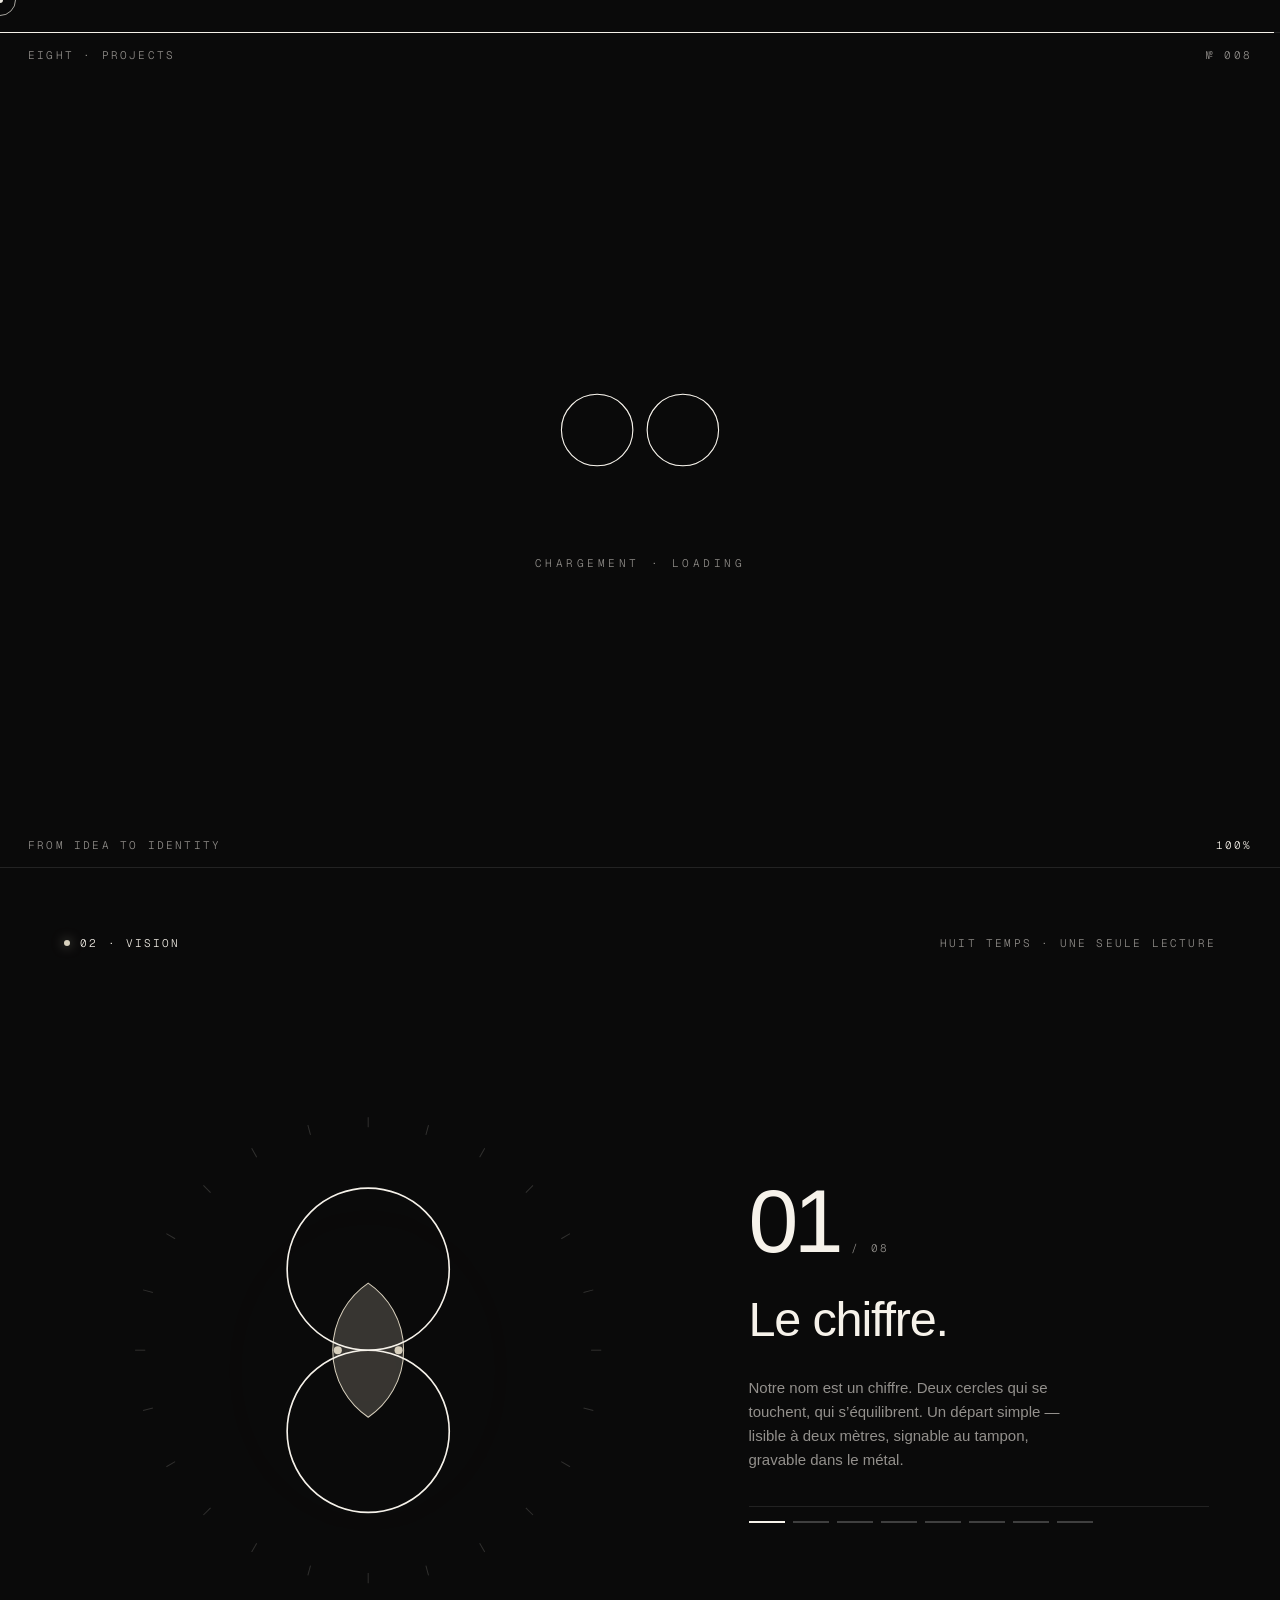
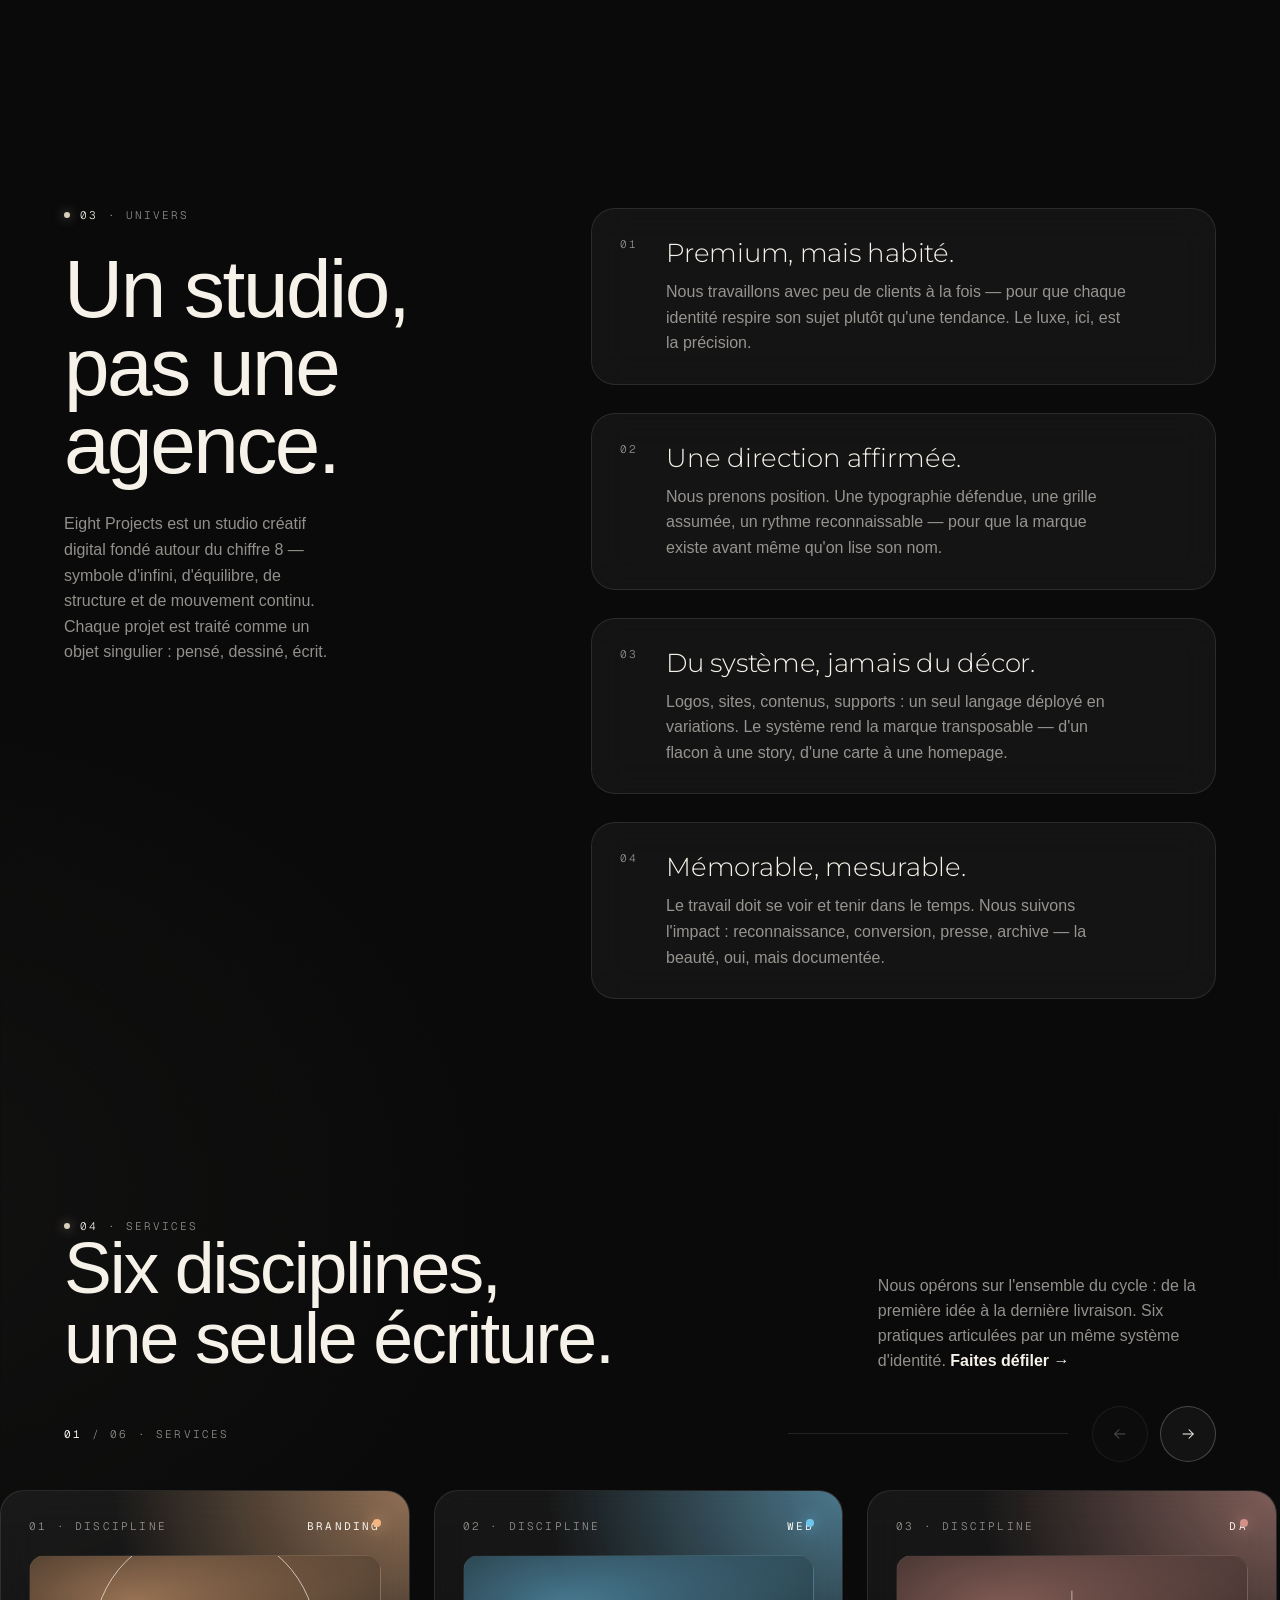
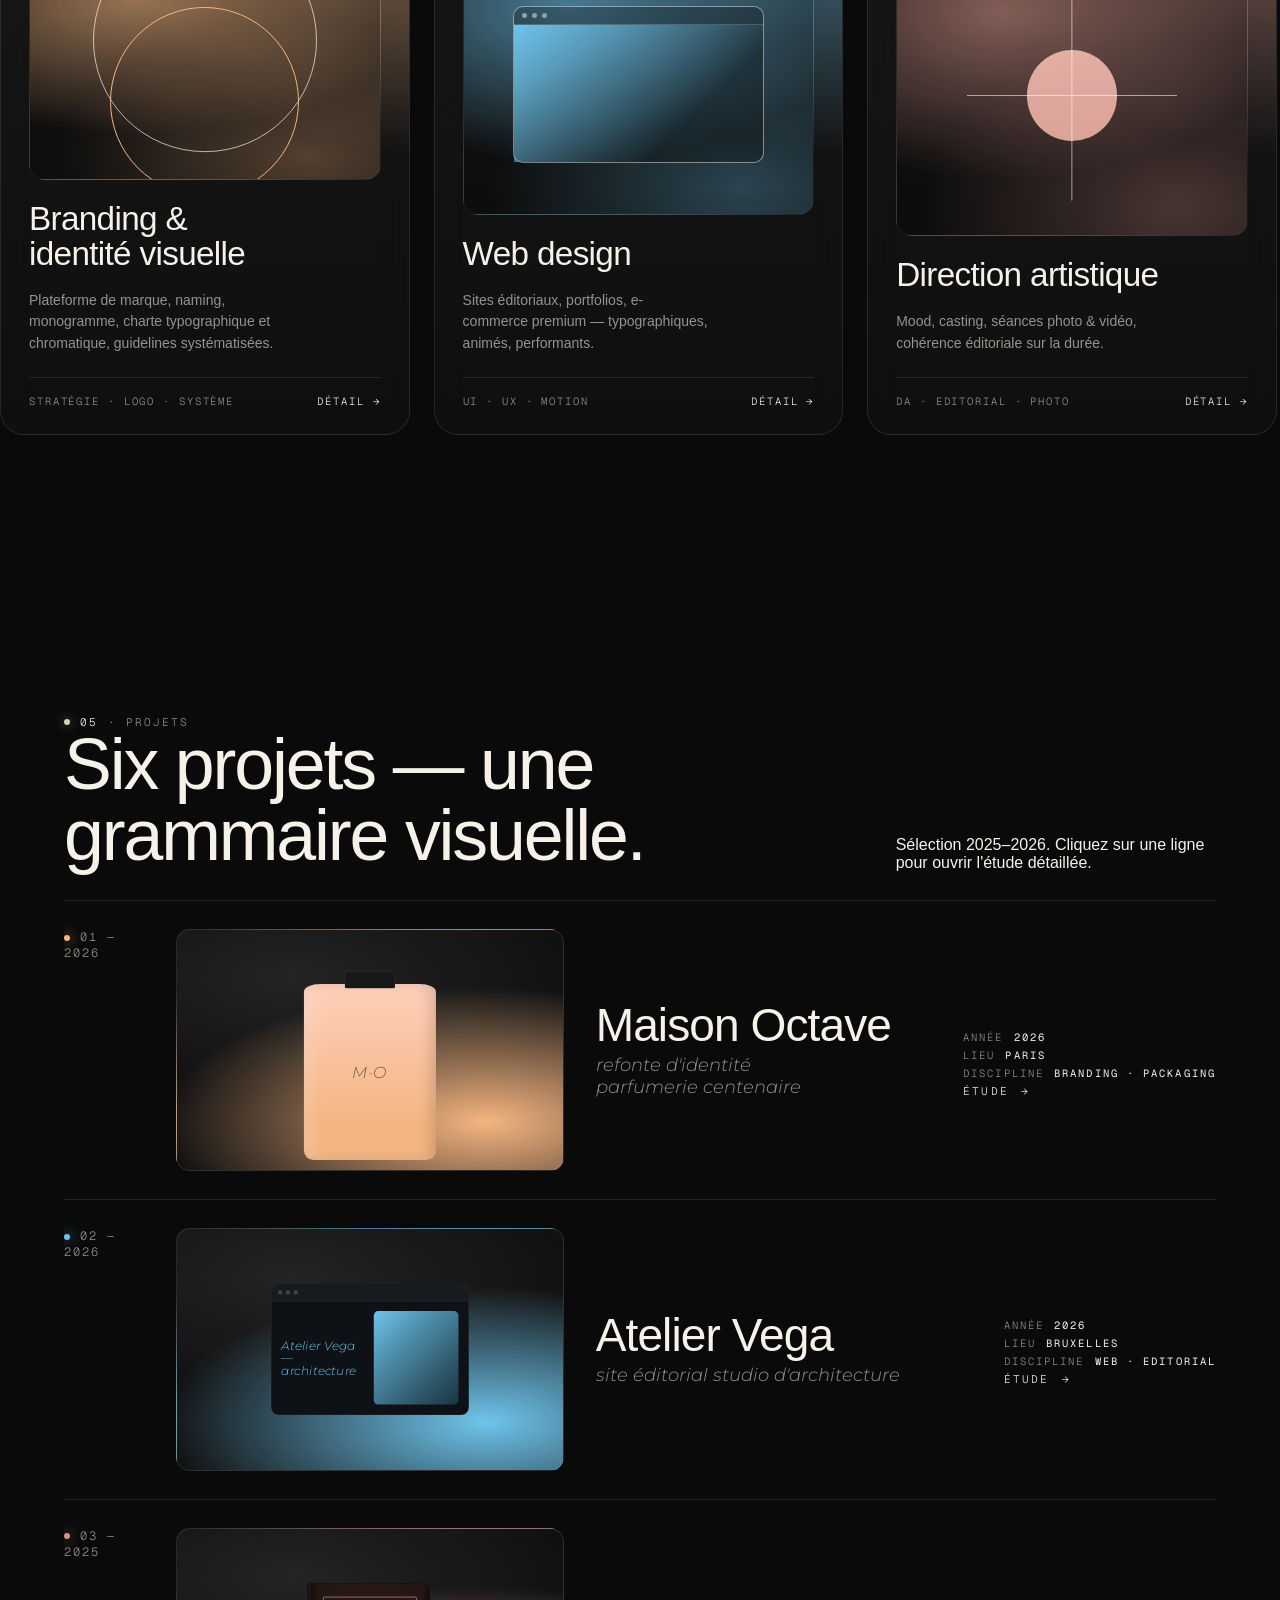
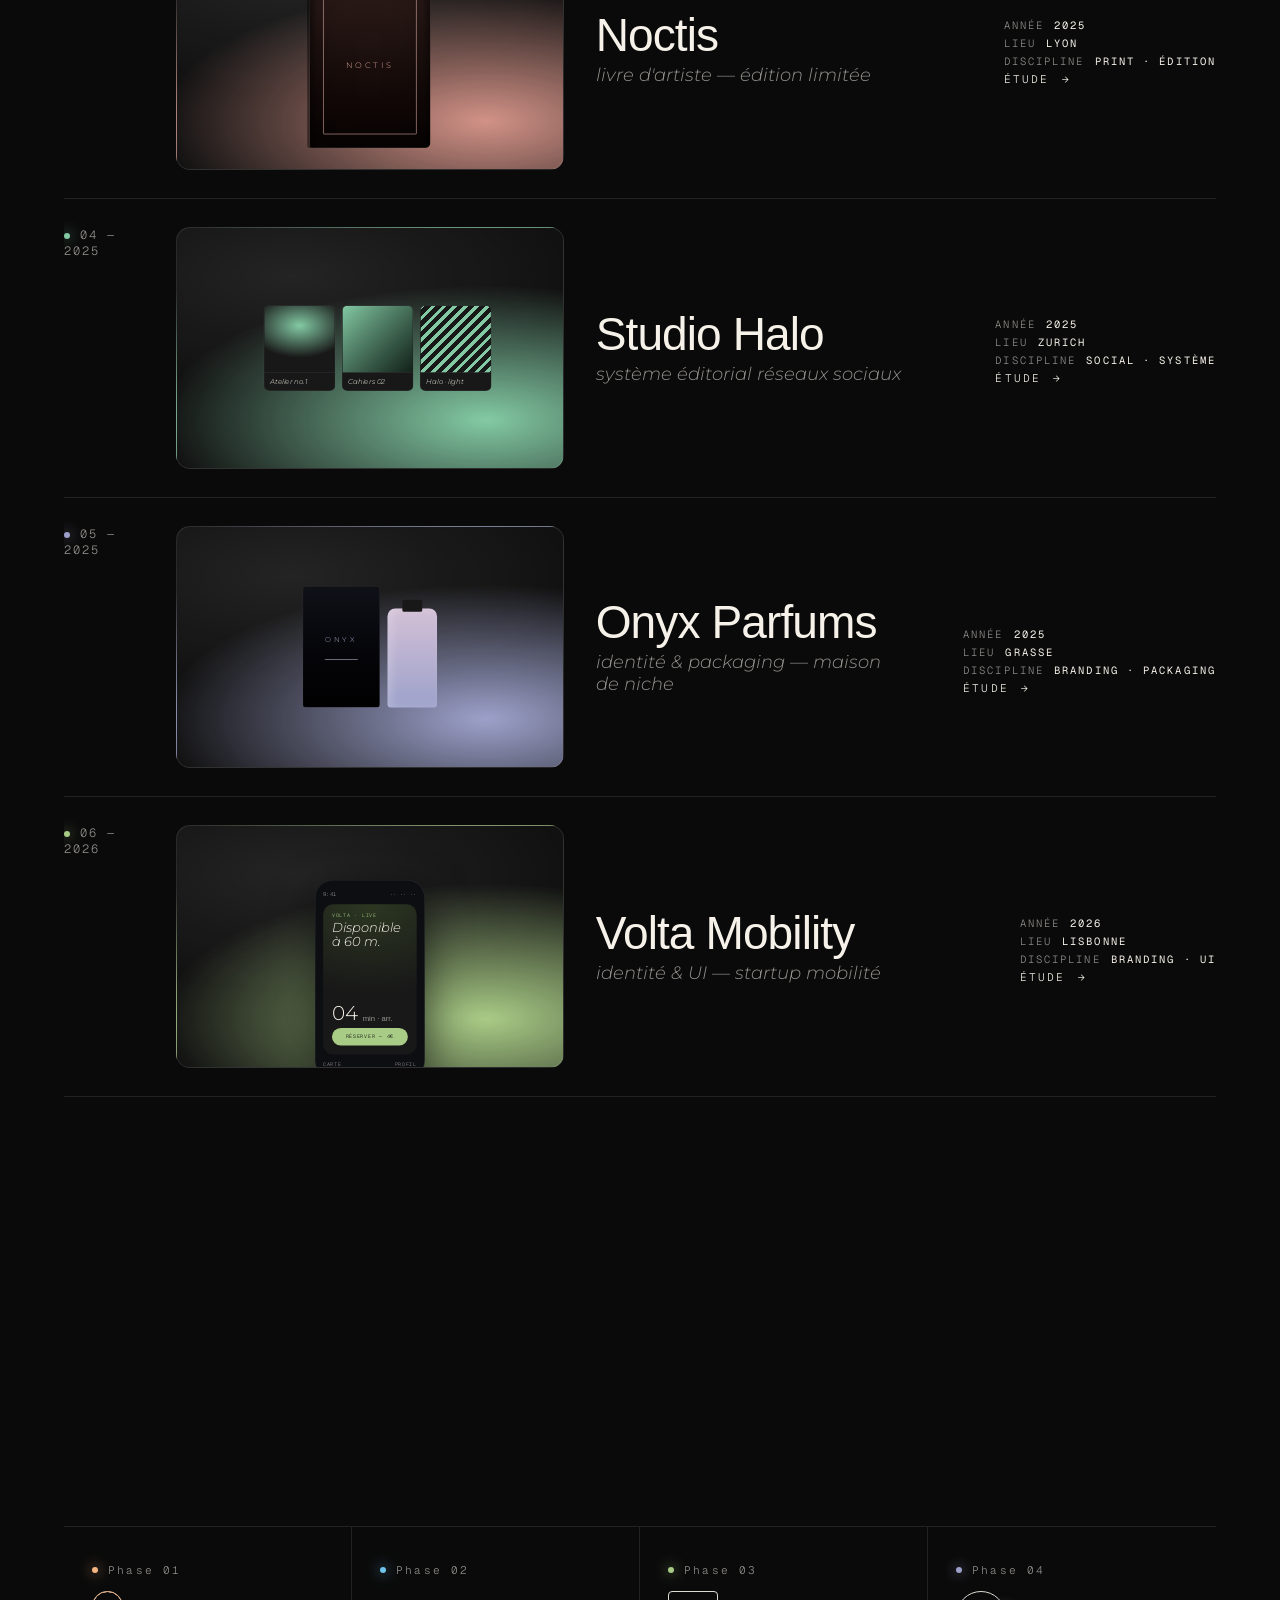
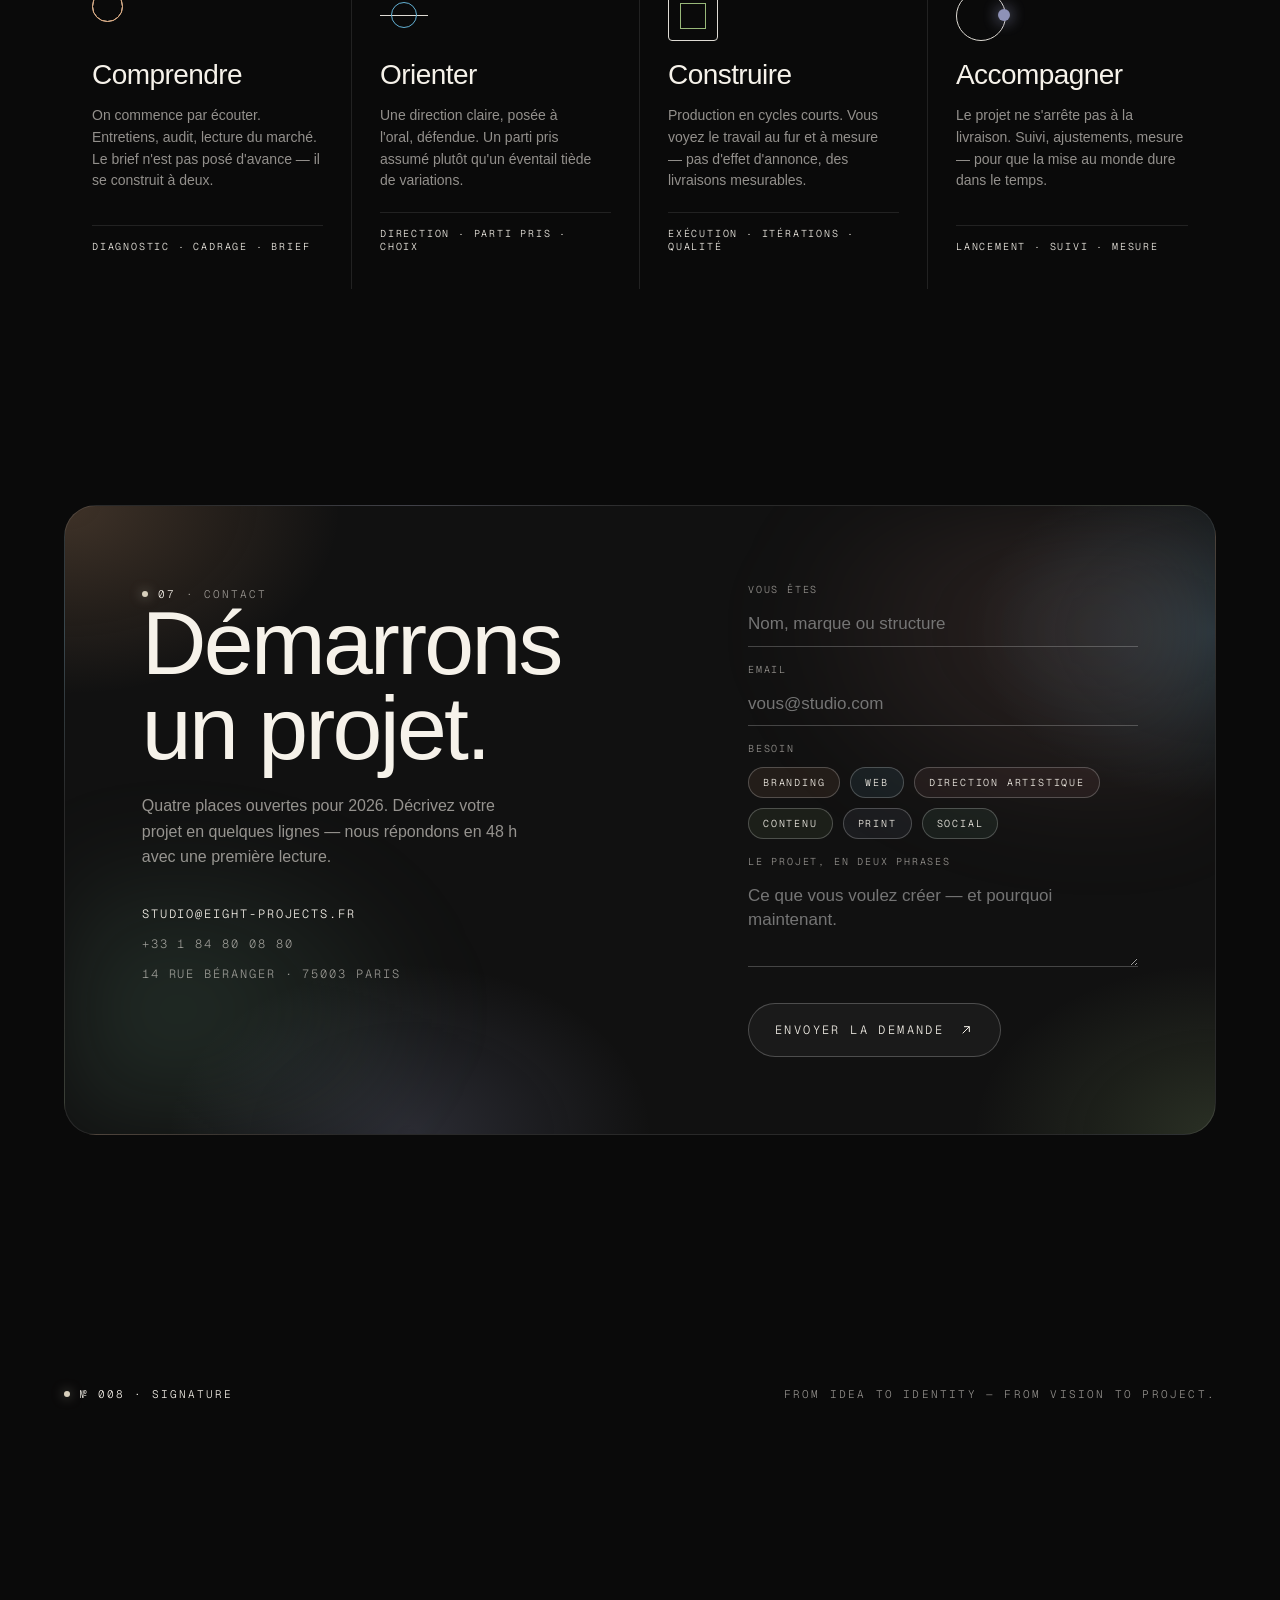
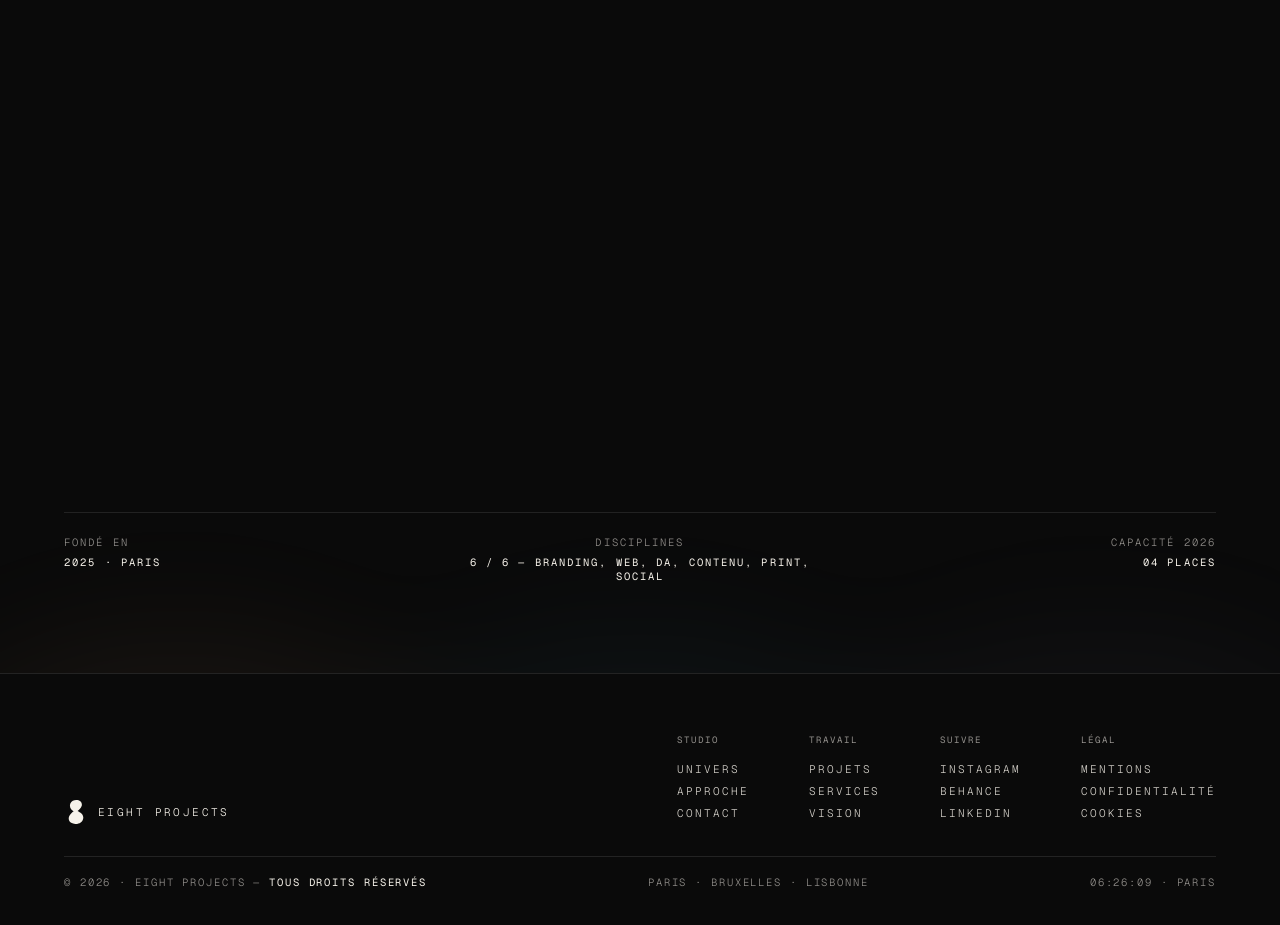
==== index.html @ f113c547 "Initial commit - Eight Projects website" ====
<!doctype html>
<html lang="fr">
<head>
<meta charset="utf-8" />
<meta name="viewport" content="width=device-width, initial-scale=1" />
<title>Eight Projects — Studio créatif digital</title>
<meta name="description" content="Eight Projects — studio créatif digital. Branding, web design, direction artistique. From idea to identity. From vision to project." />
<link rel="preconnect" href="https://fonts.googleapis.com">
<link rel="preconnect" href="https://fonts.gstatic.com" crossorigin>
<link href="https://fonts.googleapis.com/css2?family=Montserrat:ital,wght@0,200;0,300;0,400;0,500;1,200;1,300;1,400&family=Geist+Mono:wght@400;500&display=swap" rel="stylesheet">
<link rel="stylesheet" href="styles/site.css" />
</head>
<body>

<!-- ============================== LOADER ============================== -->
<div class="loader" aria-hidden="true">
  <div class="loader__bar"></div>
  <div class="loader__corner tl">Eight · Projects</div>
  <div class="loader__corner tr">№ 008</div>
  <div class="loader__corner bl">From idea to identity</div>
  <div class="loader__corner br"><span class="loader__count">000%</span></div>

  <div class="loader__stage">
    <div class="loader__eight">
      <svg viewBox="0 0 160 280" xmlns="http://www.w3.org/2000/svg">
        <!-- bg trace -->
        <path class="lemniscate-bg"
              d="M80,80 m-50,0 a50,50 0 1,0 100,0 a50,50 0 1,0 -100,0
                 M80,200 m-50,0 a50,50 0 1,0 100,0 a50,50 0 1,0 -100,0"
              transform=""></path>
        <!-- animated fill stroke -->
        <path class="lemniscate-fill"
              d="M80,80 m-50,0 a50,50 0 1,0 100,0 a50,50 0 1,0 -100,0
                 M80,200 m-50,0 a50,50 0 1,0 100,0 a50,50 0 1,0 -100,0">
        </path>
      </svg>
    </div>
    <div class="loader__label">Chargement · loading</div>
  </div>
</div>

<!-- ============================== NAV ============================== -->
<nav class="nav glass">
  <a class="nav__brand" href="#top">
    <svg viewBox="0 0 89.08 146.57" xmlns="http://www.w3.org/2000/svg">
      <path fill="#f6f2ea" d="M88.78,110.82c-2.91,22.63-23.22,34.41-45.34,35.66-10.05.57-19.83-1.5-28.29-6.85C.35,130.25-3.83,113.37,3.61,97.67c5.65-11.93,15.88-21.22,26.5-29.39C14.96,58.95,5.06,46.34,8.1,28.54c1.63-9.56,8.02-18.56,17.4-23.58,13.49-7.22,33.63-6.93,45.59,3.31,8.49,7.27,11.46,18.4,7.92,29.02-4.1,12.28-14.49,21.93-24.96,30.17,18.28,9.66,37.72,20.1,34.73,43.35ZM51.38,66.25c11.56-10.07,20.77-24.74,18.22-39.93-1.8-10.75-9.24-19.14-19.88-21.59-6.18-1.42-12.49-1.37-18.5.53-11.61,3.67-18.07,15.01-15.88,26.9,1.13,6.1,4.03,11.18,8.23,15.8,4.7,4.58,9.92,8.42,15.72,11.62l12.09,6.67ZM79.97,121.81c2.57-9.96-.58-20.09-7.82-27.3-4.35-4.38-9.04-7.95-14.51-10.95l-25.04-13.76c-14.37,11.04-25.98,26.61-22.61,45.13,3.56,19.35,24.67,28.44,42.94,26.65,12.07-1.18,23.56-7.85,26.64-19.77Z"/>
    </svg>
    <span class="wm">Eight Projects</span>
  </a>
  <div class="nav__menu" role="menubar">
    <a href="#vision">Vision</a>
    <a href="#univers">Univers</a>
    <a href="#services">Services</a>
    <a href="#projets">Projets</a>
    <a href="#approche">Approche</a>
    <a href="#contact">Contact</a>
  </div>
  <a class="nav__cta" href="#contact">
    <span>Démarrer un projet</span>
    <svg class="arrow" viewBox="0 0 24 24" fill="none" stroke="currentColor" stroke-width="1.5"><path d="M7 17L17 7"/><path d="M9 7h8v8"/></svg>
  </a>
</nav>

<!-- ============================== HERO ============================== -->
<section class="hero" id="top">
  <div class="orb orb--a hero__orb1"></div>
  <div class="orb orb--b hero__orb2"></div>

  <div class="hero__corner hero__corner--tl"><span class="dot"></span><span>N° 008 <b>· Studio</b></span></div>
  <div class="hero__corner hero__corner--tr"><span data-clock>00:00:00 · PARIS</span></div>

  <div></div>

  <div class="hero__lines reveal">
    <div class="hero__line" data-hero-line="1">From idea to identity.</div>
    <div class="hero__line" data-hero-line="2">From vision to project.</div>
  </div>

  <div class="hero__cta-block">
    <a class="btn magnet" href="#projets">
      <span>Voir les projets</span>
      <svg class="arrow" viewBox="0 0 24 24" fill="none" stroke="currentColor" stroke-width="1.5"><path d="M7 17L17 7"></path><path d="M9 7h8v8"></path></svg>
    </a>
    <div class="hero__scroll"><span>Défiler</span><svg viewBox="0 0 24 24" fill="none" stroke="currentColor" stroke-width="1.4"><path d="M12 5v14"></path><path d="M6 13l6 6 6-6"></path></svg></div>
  </div>

  <div class="hero__corner hero__corner--bl">Studio créatif digital — Paris · Bruxelles</div>
  <div class="hero__corner hero__corner--br">04 places · 2026</div>
</section>

<!-- ============================== VISION (sticky scroll-morph) ============================== -->
<section class="vision" id="vision">
  <div class="vision__stick">
    <div class="vision__head">
      <span class="eyebrow"><span class="dot"></span><span class="num">02</span> · Vision</span>
      <span>Huit temps · une seule lecture</span>
    </div>

    <div class="vision__stage" id="vision-stage"></div>

    <div class="vision__panel">
      <div class="vision__counter">
        <b id="vision-step">01</b>
        <span>/ 08</span>
      </div>
      <h3 class="vision__h" id="vision-h">Le chiffre.</h3>
      <p class="vision__p" id="vision-p">Avant tout : vous et nous. Deux esprits, deux cercles. Chacun pose ses idées, son langage, ses limites.</p>
      <div class="vision__pips" id="vision-pips">
        <span class="pip is-on"></span>
        <span class="pip"></span>
        <span class="pip"></span>
        <span class="pip"></span>
        <span class="pip"></span>
        <span class="pip"></span>
        <span class="pip"></span>
        <span class="pip"></span>
      </div>
    </div>
  </div>
</section>

<!-- ============================== UNIVERS ============================== -->
<section class="section universe" id="univers">
  <div class="universe__left reveal">
    <span class="eyebrow"><span class="dot"></span><span class="num">03</span> · Univers</span>
    <h2 class="universe__title">Un studio,<br/>pas une <em>agence</em>.</h2>
    <p class="universe__lede">
      Eight Projects est un studio créatif digital fondé autour du chiffre 8 — symbole d&apos;infini, d&apos;équilibre, de structure et de mouvement continu. Chaque projet est traité comme un objet singulier : pensé, dessiné, écrit.
    </p>
  </div>

  <div class="universe__blocks">
    <div class="universe__block glass reveal">
      <span class="b-num">01</span>
      <div>
        <h3>Premium, mais habité.</h3>
        <p>Nous travaillons avec peu de clients à la fois — pour que chaque identité respire son sujet plutôt qu&apos;une tendance. Le luxe, ici, est la précision.</p>
      </div>
    </div>
    <div class="universe__block glass reveal">
      <span class="b-num">02</span>
      <div>
        <h3>Une direction <em class="serif-it">affirmée</em>.</h3>
        <p>Nous prenons position. Une typographie défendue, une grille assumée, un rythme reconnaissable — pour que la marque existe avant même qu&apos;on lise son nom.</p>
      </div>
    </div>
    <div class="universe__block glass reveal">
      <span class="b-num">03</span>
      <div>
        <h3>Du système, jamais du décor.</h3>
        <p>Logos, sites, contenus, supports : un seul langage déployé en variations. Le système rend la marque transposable — d&apos;un flacon à une story, d&apos;une carte à une homepage.</p>
      </div>
    </div>
    <div class="universe__block glass reveal">
      <span class="b-num">04</span>
      <div>
        <h3>Mémorable, mesurable.</h3>
        <p>Le travail doit se voir et tenir dans le temps. Nous suivons l&apos;impact : reconnaissance, conversion, presse, archive — la beauté, oui, mais documentée.</p>
      </div>
    </div>
  </div>
</section>

<!-- ============================== SERVICES (swipe carousel) ============================== -->
<section class="section services" id="services">
  <div class="services__head">
    <div class="reveal">
      <span class="eyebrow"><span class="dot"></span><span class="num">04</span> · Services</span>
      <h2 class="services__title">Six disciplines,<br/>une seule <em>écriture</em>.</h2>
    </div>
    <p class="services__lede reveal">Nous opérons sur l&apos;ensemble du cycle : de la première idée à la dernière livraison. Six pratiques articulées par un même système d&apos;identité. <strong style="color:var(--paper)">Faites défiler →</strong></p>
  </div>

  <div class="svc-ctrl reveal">
    <div class="svc-ctrl__counter"><b id="svc-cur">01</b> / 06 · services</div>
    <div class="svc-ctrl__progress"><span id="svc-progress"></span></div>
    <button class="svc-ctrl__btn" id="svc-prev" aria-label="Précédent">
      <svg viewBox="0 0 24 24" fill="none" stroke="currentColor" stroke-width="1.4"><path d="M19 12H5"/><path d="M11 18l-6-6 6-6"/></svg>
    </button>
    <button class="svc-ctrl__btn" id="svc-next" aria-label="Suivant">
      <svg viewBox="0 0 24 24" fill="none" stroke="currentColor" stroke-width="1.4"><path d="M5 12h14"/><path d="M13 6l6 6-6 6"/></svg>
    </button>
  </div>

  <div class="svc-carousel" id="svc-carousel">
    <div class="svc-track">
      <article class="svc-card" style="--svc-accent: oklch(0.82 0.10 60)">
        <div class="svc-card__top"><span>01 · Discipline</span><b>Branding</b></div>
        <div class="svc-card__visual"><div class="glyph glyph--brand"><div class="glyph__ring"></div><div class="glyph__ring2"></div></div></div>
        <h3 class="svc-card__name">Branding &amp; <em>identité visuelle</em></h3>
        <p class="svc-card__desc">Plateforme de marque, naming, monogramme, charte typographique et chromatique, guidelines systématisées.</p>
        <div class="svc-card__foot"><span>Stratégie · Logo · Système</span><span class="arr">Détail →</span></div>
      </article>

      <article class="svc-card" style="--svc-accent: oklch(0.78 0.10 230)">
        <div class="svc-card__top"><span>02 · Discipline</span><b>Web</b></div>
        <div class="svc-card__visual"><div class="glyph glyph--web"><div class="win"><div class="bar"><i></i><i></i><i></i></div><div class="body"></div></div></div></div>
        <h3 class="svc-card__name">Web <em>design</em></h3>
        <p class="svc-card__desc">Sites éditoriaux, portfolios, e-commerce premium — typographiques, animés, performants.</p>
        <div class="svc-card__foot"><span>UI · UX · Motion</span><span class="arr">Détail →</span></div>
      </article>

      <article class="svc-card" style="--svc-accent: oklch(0.72 0.08 30)">
        <div class="svc-card__top"><span>03 · Discipline</span><b>DA</b></div>
        <div class="svc-card__visual"><div class="glyph glyph--art"><div class="glyph__cross"></div><div class="glyph__cross"></div><div class="dot"></div></div></div>
        <h3 class="svc-card__name">Direction <em>artistique</em></h3>
        <p class="svc-card__desc">Mood, casting, séances photo &amp; vidéo, cohérence éditoriale sur la durée.</p>
        <div class="svc-card__foot"><span>DA · Editorial · Photo</span><span class="arr">Détail →</span></div>
      </article>

      <article class="svc-card" style="--svc-accent: oklch(0.80 0.10 130)">
        <div class="svc-card__top"><span>04 · Discipline</span><b>Contenu</b></div>
        <div class="svc-card__visual"><div class="glyph glyph--content"><div class="bars"><i></i><i></i><i></i><i></i><i></i><i></i></div></div></div>
        <h3 class="svc-card__name">Contenu <em>digital</em></h3>
        <p class="svc-card__desc">Vidéos courtes, motion, micro-sites de campagne, contenus série pour réseaux.</p>
        <div class="svc-card__foot"><span>Motion · Reels · Loops</span><span class="arr">Détail →</span></div>
      </article>

      <article class="svc-card" style="--svc-accent: oklch(0.72 0.06 280)">
        <div class="svc-card__top"><span>05 · Discipline</span><b>Print</b></div>
        <div class="svc-card__visual"><div class="glyph glyph--print"><div class="stack"><i></i><i></i><i></i></div></div></div>
        <h3 class="svc-card__name">Print &amp; <em>édition</em></h3>
        <p class="svc-card__desc">Identités papier, packaging, books, cartons d&apos;invitation, tirages limités.</p>
        <div class="svc-card__foot"><span>Print · Packaging · Édition</span><span class="arr">Détail →</span></div>
      </article>

      <article class="svc-card" style="--svc-accent: oklch(0.78 0.09 160)">
        <div class="svc-card__top"><span>06 · Discipline</span><b>Social</b></div>
        <div class="svc-card__visual"><div class="glyph glyph--social"><div class="frame"><i></i><i></i><i></i><i></i></div></div></div>
        <h3 class="svc-card__name">Social <em>media</em></h3>
        <p class="svc-card__desc">Systèmes éditoriaux pour réseaux, templates animés, calendriers de contenu prêts à publier.</p>
        <div class="svc-card__foot"><span>Templates · Calendrier · Tone</span><span class="arr">Détail →</span></div>
      </article>
    </div>
  </div>
</section>

<!-- ============================== PROJETS ============================== -->
<section class="section projects" id="projets">
  <div class="projects__head">
    <div class="reveal">
      <span class="eyebrow"><span class="dot"></span><span class="num">05</span> · Projets</span>
      <h2 class="projects__title">Six projets — <em>une grammaire visuelle.</em></h2>
    </div>
    <p class="hero__lede reveal" style="max-width:36ch">Sélection 2025–2026. Cliquez sur une ligne pour ouvrir l&apos;étude détaillée.</p>
  </div>

  <ol class="wk">

    <!-- 01 Maison Octave -->
    <li>
      <a class="wk__row reveal" href="projects/maison-octave.html" style="--wk-accent: oklch(0.82 0.10 60); --wk-accent-2: oklch(0.68 0.10 60);">
        <span class="wk__num"><span class="dot"></span>01 — 2026</span>
        <div class="wk__media"><div class="wk__media-inner"><div class="mk-bottle"></div></div></div>
        <div class="wk__body">
          <div>
            <h3 class="wk__title">Maison <em>Octave</em></h3>
            <p class="wk__sub">refonte d&apos;identité parfumerie centenaire</p>
          </div>
          <div class="wk__meta">
            <span class="ln"><span>Année</span><strong>2026</strong></span>
            <span class="ln"><span>Lieu</span><strong>Paris</strong></span>
            <span class="ln"><span>Discipline</span><strong>Branding · Packaging</strong></span>
            <span class="wk__cta">Étude <span class="arr">→</span></span>
          </div>
        </div>
      </a>
    </li>

    <!-- 02 Atelier Vega -->
    <li>
      <a class="wk__row reveal" href="projects/atelier-vega.html" style="--wk-accent: oklch(0.78 0.10 230); --wk-accent-2: oklch(0.62 0.10 230);">
        <span class="wk__num"><span class="dot"></span>02 — 2026</span>
        <div class="wk__media"><div class="wk__media-inner">
          <div class="mk-browser"><div class="mk-browser__bar"><span></span><span></span><span></span></div><div class="mk-browser__pg"><div class="h">Atelier Vega — architecture</div><div class="ph"></div></div></div>
        </div></div>
        <div class="wk__body">
          <div>
            <h3 class="wk__title">Atelier <em>Vega</em></h3>
            <p class="wk__sub">site éditorial studio d&apos;architecture</p>
          </div>
          <div class="wk__meta">
            <span class="ln"><span>Année</span><strong>2026</strong></span>
            <span class="ln"><span>Lieu</span><strong>Bruxelles</strong></span>
            <span class="ln"><span>Discipline</span><strong>Web · Editorial</strong></span>
            <span class="wk__cta">Étude <span class="arr">→</span></span>
          </div>
        </div>
      </a>
    </li>

    <!-- 03 Noctis -->
    <li>
      <a class="wk__row reveal" href="projects/noctis.html" style="--wk-accent: oklch(0.72 0.08 30); --wk-accent-2: oklch(0.58 0.08 30);">
        <span class="wk__num"><span class="dot"></span>03 — 2025</span>
        <div class="wk__media"><div class="wk__media-inner"><div class="mk-book"></div></div></div>
        <div class="wk__body">
          <div>
            <h3 class="wk__title">Noctis</h3>
            <p class="wk__sub">livre d&apos;artiste — édition limitée</p>
          </div>
          <div class="wk__meta">
            <span class="ln"><span>Année</span><strong>2025</strong></span>
            <span class="ln"><span>Lieu</span><strong>Lyon</strong></span>
            <span class="ln"><span>Discipline</span><strong>Print · Édition</strong></span>
            <span class="wk__cta">Étude <span class="arr">→</span></span>
          </div>
        </div>
      </a>
    </li>

    <!-- 04 Studio Halo -->
    <li>
      <a class="wk__row reveal" href="projects/studio-halo.html" style="--wk-accent: oklch(0.78 0.09 160); --wk-accent-2: oklch(0.62 0.09 160);">
        <span class="wk__num"><span class="dot"></span>04 — 2025</span>
        <div class="wk__media"><div class="wk__media-inner">
          <div class="mk-grid3">
            <div class="p"><div></div><div class="cap">Atelier no.1</div></div>
            <div class="p"><div></div><div class="cap">Cahiers 02</div></div>
            <div class="p"><div></div><div class="cap">Halo · light</div></div>
          </div>
        </div></div>
        <div class="wk__body">
          <div>
            <h3 class="wk__title">Studio <em>Halo</em></h3>
            <p class="wk__sub">système éditorial réseaux sociaux</p>
          </div>
          <div class="wk__meta">
            <span class="ln"><span>Année</span><strong>2025</strong></span>
            <span class="ln"><span>Lieu</span><strong>Zurich</strong></span>
            <span class="ln"><span>Discipline</span><strong>Social · Système</strong></span>
            <span class="wk__cta">Étude <span class="arr">→</span></span>
          </div>
        </div>
      </a>
    </li>

    <!-- 05 Onyx -->
    <li>
      <a class="wk__row reveal" href="projects/onyx-parfums.html" style="--wk-accent: oklch(0.72 0.06 280); --wk-accent-2: oklch(0.55 0.06 280);">
        <span class="wk__num"><span class="dot"></span>05 — 2025</span>
        <div class="wk__media"><div class="wk__media-inner"><div class="mk-box"><div class="mk-box__case"></div><div class="mk-box__bottle"></div></div></div></div>
        <div class="wk__body">
          <div>
            <h3 class="wk__title">Onyx <em>Parfums</em></h3>
            <p class="wk__sub">identité &amp; packaging — maison de niche</p>
          </div>
          <div class="wk__meta">
            <span class="ln"><span>Année</span><strong>2025</strong></span>
            <span class="ln"><span>Lieu</span><strong>Grasse</strong></span>
            <span class="ln"><span>Discipline</span><strong>Branding · Packaging</strong></span>
            <span class="wk__cta">Étude <span class="arr">→</span></span>
          </div>
        </div>
      </a>
    </li>

    <!-- 06 Volta -->
    <li>
      <a class="wk__row reveal" href="projects/volta-mobility.html" style="--wk-accent: oklch(0.80 0.10 130); --wk-accent-2: oklch(0.62 0.10 130);">
        <span class="wk__num"><span class="dot"></span>06 — 2026</span>
        <div class="wk__media"><div class="wk__media-inner">
          <div class="mk-phone">
            <div class="mk-phone__top"><span>9:41</span><span>·· ·· ··</span></div>
            <div class="mk-phone__body">
              <div class="mk-phone__title"><small>Volta · live</small>Disponible<br/>à 60 m.</div>
              <div class="mk-phone__mid"><b>04</b><em>min · arr.</em></div>
              <div class="mk-phone__cta">Réserver — 4€</div>
            </div>
            <div class="mk-phone__bot"><span>Carte</span><span>Profil</span></div>
          </div>
        </div></div>
        <div class="wk__body">
          <div>
            <h3 class="wk__title">Volta <em>Mobility</em></h3>
            <p class="wk__sub">identité &amp; UI — startup mobilité</p>
          </div>
          <div class="wk__meta">
            <span class="ln"><span>Année</span><strong>2026</strong></span>
            <span class="ln"><span>Lieu</span><strong>Lisbonne</strong></span>
            <span class="ln"><span>Discipline</span><strong>Branding · UI</strong></span>
            <span class="wk__cta">Étude <span class="arr">→</span></span>
          </div>
        </div>
      </a>
    </li>

  </ol>
</section>

<!-- ============================== APPROCHE ============================== -->
<section class="section approach" id="approche">
  <div class="approach__head">
    <div class="reveal">
      <span class="eyebrow"><span class="dot"></span><span class="num">06</span> · Approche</span>
      <h2 class="approach__title">Quatre temps,<br/>une seule méthode.</h2>
    </div>
    <p class="services__lede reveal">Quelle que soit la discipline — branding, web, contenu, print — nous travaillons en quatre temps. Chaque phase produit un livrable autonome, documenté, mesurable.</p>
  </div>

  <div class="approach__grid">
    <div class="approach__cell reveal">
      <span class="n"><span class="dot"></span>Phase 01</span>
      <div class="glyph-mini"></div>
      <h4>Comprendre</h4>
      <p>On commence par écouter. Entretiens, audit, lecture du marché. Le brief n&apos;est pas posé d&apos;avance — il se construit à deux.</p>
      <span class="tag">Diagnostic · Cadrage · Brief</span>
    </div>
    <div class="approach__cell reveal">
      <span class="n"><span class="dot"></span>Phase 02</span>
      <div class="glyph-mini"></div>
      <h4>Orienter</h4>
      <p>Une direction claire, posée à l&apos;oral, défendue. Un parti pris assumé plutôt qu&apos;un éventail tiède de variations.</p>
      <span class="tag">Direction · Parti pris · Choix</span>
    </div>
    <div class="approach__cell reveal">
      <span class="n"><span class="dot"></span>Phase 03</span>
      <div class="glyph-mini"></div>
      <h4>Construire</h4>
      <p>Production en cycles courts. Vous voyez le travail au fur et à mesure — pas d&apos;effet d&apos;annonce, des livraisons mesurables.</p>
      <span class="tag">Exécution · Itérations · Qualité</span>
    </div>
    <div class="approach__cell reveal">
      <span class="n"><span class="dot"></span>Phase 04</span>
      <div class="glyph-mini"></div>
      <h4>Accompagner</h4>
      <p>Le projet ne s&apos;arrête pas à la livraison. Suivi, ajustements, mesure — pour que la mise au monde dure dans le temps.</p>
      <span class="tag">Lancement · Suivi · Mesure</span>
    </div>
  </div>
</section>

<!-- ============================== CONTACT ============================== -->
<section class="section contact" id="contact">
  <div class="contact__inner reveal">
    <div class="contact__grid">
      <div>
        <span class="eyebrow"><span class="dot"></span><span class="num">07</span> · Contact</span>
        <h2 class="contact__title">Démarrons<br/>un <em>projet.</em></h2>
        <p class="contact__lede">Quatre places ouvertes pour 2026. Décrivez votre projet en quelques lignes — nous répondons en 48&nbsp;h avec une première lecture.</p>

        <div style="margin-top: 36px; display:grid; gap: 14px; font-family: var(--mono); font-size: 12px; letter-spacing:.16em; text-transform:uppercase; color: var(--muted);">
          <div><span style="color:var(--paper)">studio@eight-projects.fr</span></div>
          <div>+33 1 84 80 08 80</div>
          <div>14 rue Béranger · 75003 Paris</div>
        </div>
      </div>

      <form class="contact__form" onsubmit="event.preventDefault(); this.querySelector('button').textContent='Envoyé · merci'; this.querySelector('button').style.background='#f6f2ea'; this.querySelector('button').style.color='#0a0a0a';">
        <div class="contact__field">
          <label>Vous êtes</label>
          <input type="text" placeholder="Nom, marque ou structure" required />
        </div>
        <div class="contact__field">
          <label>Email</label>
          <input type="email" placeholder="vous@studio.com" required />
        </div>
        <div class="contact__field">
          <label>Besoin</label>
          <div class="contact__chips">
            <span class="contact__chip" style="--c: oklch(0.82 0.10 60)">Branding</span>
            <span class="contact__chip" style="--c: oklch(0.78 0.10 230)">Web</span>
            <span class="contact__chip" style="--c: oklch(0.72 0.08 30)">Direction artistique</span>
            <span class="contact__chip" style="--c: oklch(0.80 0.10 130)">Contenu</span>
            <span class="contact__chip" style="--c: oklch(0.72 0.06 280)">Print</span>
            <span class="contact__chip" style="--c: oklch(0.78 0.09 160)">Social</span>
          </div>
        </div>
        <div class="contact__field">
          <label>Le projet, en deux phrases</label>
          <textarea rows="3" placeholder="Ce que vous voulez créer — et pourquoi maintenant."></textarea>
        </div>
        <button type="submit" class="btn contact__submit magnet">
          <span>Envoyer la demande</span>
          <svg class="arrow" viewBox="0 0 24 24" fill="none" stroke="currentColor" stroke-width="1.5"><path d="M7 17L17 7"/><path d="M9 7h8v8"/></svg>
        </button>
      </form>
    </div>
  </div>
</section>

<!-- ============================== WORDMARK BANNER ============================== -->
<section class="wordmark reveal">
  <div class="wordmark__head">
    <span class="eyebrow"><span class="dot"></span>№ 008 · Signature</span>
    <span>From idea to identity — from vision to project.</span>
  </div>
  <div class="wordmark__stage" id="wordmark-stage">
    <div class="wordmark__noise"></div>
    <svg class="wordmark__mark" viewBox="0 0 336 186.6" xmlns="http://www.w3.org/2000/svg" aria-label="Eight Projects">
    <g>
      <path d="M132.65,185.67c-1.51-2.76,2.21-5.51,4.84-5.25l8.14.82c3.46-2.87,5.78-7.06,5.79-11.76l.09-45.7c-6.2-.03-12.17-1.3-17.33-4.62-6.85-4.4-10.2-11.8-8.54-19.65,2.08-9.83,10.47-17.41,18.62-23.33-10.1-5.98-15.91-13.88-13.88-24.47,2.8-14.57,21.07-20.55,34.85-14.89,9.04,3.72,13.08,12.92,9.47,21.63-2.91,7.04-8.85,12.25-15.33,17.26,12.04,5.83,24.55,13,21.76,27.3-2.27,11.58-11.92,18.43-24.17,20.14l-.14,39.08c-.04,10.53-6.77,19.8-16.8,23.54-2.08.78-5.83,1.42-7.37-.11ZM157.74,74.87c5.62-4.83,10.16-10.77,11.4-18,1.27-7.42-1.9-14.7-8.92-17.99-5.24-2.45-11.4-2.53-16.72-.37-6.61,2.68-9.85,9.29-8.54,15.97,2.1,10.27,13.1,15.53,22.78,20.39ZM168.9,117.43c5.27-3.17,7.77-8.37,7.34-14.08-.38-5.06-2.88-9.1-6.74-12.5-3.85-3.14-8.13-5.6-12.63-7.95l-11.04-5.77c-11.01,7.57-19.02,21.17-11.89,33.05,3.73,6.21,10.34,8.86,17.36,10.21,5.97,1.15,12.21.29,17.59-2.95Z"></path>
      <path d="M234.38,57.16c0-2.25-.79-4.89-1.41-6.93-1.75-5.75-6.31-9.41-12.1-10.38-9.84-1.64-17.4,3.09-25.11,9.23l.12,38.01c0,2.38.93,5.7,2.56,6.89,1.2.87,2.36,1.01,1.89,2.7l-15.7-.08c-2.93-.01,3.47-2.37,3.88-6.5l.65-6.55V16.81s-.61-6.07-.61-6.07c-.38-3.79-6.21-5.24-3.91-6.26,3.49-1.54,6.97-3.15,11.09-4.48l.07,46.51c8.14-6.11,17.15-10.94,26.84-10.54,12.42.51,18.42,9.01,18.49,21.1l.18,28.54c.02,2.9.47,6.17,2.3,8.31.74.87,2.63.37,2.57,2.73l-16.61-.03c.51-1.74.92-1.7,2.09-2.53,1.66-1.17,2.68-4.26,2.68-6.62l.03-30.32Z"></path>
      <path d="M276.2,93.09c7.74-.64,10.6-7.32,12.04-6.08.41.35.34,1.26-.11,1.73-3.65,3.83-7.35,7.14-12.44,8.6-4.26,1.23-9.24.72-12.29-2.78-2.18-2.5-3.53-6.4-3.54-9.98l-.1-45.95-7.43-.16c-.28-.77.25-2.13.95-2.89l10.36-11.18c.7-.75,1.64-1.23,2.72-1.19l.03,13.39,17.9.13c-.33,1.3-.96,1.8-1.83,1.8l-16.09.02.04,43.04c0,2.06.54,4.5,1.11,6.25,1.24,3.79,4.53,5.57,8.67,5.22Z"></path>
      <path d="M138.38,136.46c0,13.71-11.12,24.83-24.85,24.83s-24.85-11.12-24.85-24.83,11.12-24.83,24.85-24.83,24.85,11.12,24.85,24.83ZM125.24,156.35c11.14-7.19,9.63-25.29-.21-36.22-6.14-6.82-16.05-8.65-23.67-3.33-10.28,7.18-9.33,27.76,2.93,37.87,6.02,4.96,14.31,5.98,20.95,1.69Z"></path>
      <path d="M91.32,85.47l5.43-5.26c.35-.34,1.88.66,1.59,1.03-2.73,3.44-6.04,6.72-9.6,9.44-13.42,10.28-33.12,7.66-42.11-7.09-7.29-11.97-5.65-28.25,3.7-38.68,7.99-8.91,20.53-11.91,31.83-8.83,9.22,2.52,15.03,10.71,15.06,20h-47.79c-1.48,7.26-.76,14.88,2.65,21.64,8.01,15.9,29.98,16.71,39.24,7.74ZM49.81,54.24h40.35c-1.4-6.42-5.64-11.65-10.42-14.27-6.27-3.44-13.32-3.35-19.17-.37s-9.18,8.46-10.76,14.63Z"></path>
      <path d="M109.34,95.66c-.74-2.37,2.36-1.86,2.93-4.71s.83-5.42.83-8.34l-.09-35.34c0-2.79-1.38-4.78-2.92-6.09l-.87-.74c-1.1-.93,5.31-4.1,9.29-5.72l.22,52.06c0,2.21.78,5.27,2.1,6.29,1.05.81,1.78.93,1.63,2.59h-13.11Z"></path>
      <path d="M210.6,148.46c.48-.45,1.4-1.12,1.46-.78l.29,1.53c-3.52,3.95-6.93,7.05-11.55,9.57-10.52,5.04-23.61,1.9-29.64-8.47-5.65-9.72-4.31-22.51,3.32-30.81,6.7-7.28,17.27-9.56,26.44-6.4,6.67,2.29,10.69,8.51,10.75,15.52l-38.15.03c-1.3,7.31-.3,15.31,4.75,21.07,8.63,9.85,24.27,9.05,32.33-1.26ZM205.99,127.13c-1.34-6.08-5.63-10.7-10.63-12.43-9.39-3.25-18.94,1.74-21.48,12.42h32.11Z"></path>
      <path d="M224.93,129.25c-1.37,7.39.03,15.24,5,20.71,8.85,9.75,24.36,8.58,32.26-1.68.25-.29,1.25-.95,1.31-.61l.28,1.54c-3.43,3.84-6.76,6.88-11.21,9.39-10.13,5.05-22.68,2.49-29.23-7.1-4.9-7.17-5.54-16.53-1.76-24.77,3.15-6.88,9.89-12.68,18.19-14.38,6.26-1.28,18.46-.7,20.97,4.17-.45,4-5.27,5.46-8.49,3.68l-11.7-6.47c-7.85,1.09-14.1,7.28-15.62,15.53Z"></path>
      <path d="M327.58,159.42c-7.6,3.33-18.56,1.62-25.96-2.35l-.67-10.95c.1-.08,1.12-.41,1.21-.22l.54,1.22c4.04,9.01,13.6,14.19,23.17,11.34,3.66-1.09,5.78-4.5,6.04-7.78.29-3.7-1.58-7.25-5.22-8.65l-10.79-4.12c-3.26-1.25-6.81-2.24-9.6-4.4-5.92-4.57-5.39-13.64.39-18.12,7.15-5.54,18.53-4,26.95-.9l.2,9.16-1.22.06c-3.16-8.15-11.63-11.96-20-9.88-2.94.78-5.38,2.89-6.08,5.28-1.76,6.02,2.5,10.2,8.78,12.39l12.27,4.27c2.79.97,5.74,3.16,7.07,5.81,3.44,6.84-.09,14.76-7.09,17.83Z"></path>
      <path d="M295.68,153.08l.9-.91c.16-.16.88.35.87.57-.15,2.91-12.24,12.61-19.39,6.43-1.99-1.72-3.42-5.07-3.43-7.96l-.16-37.39h-6.08c.11-.88.52-2.04,1.09-2.61,3.5-3.53,5.93-6.64,10.1-10.3l.22,11.39,13.76.02c.34.11.08,1.49-.42,1.49l-13.37.06.07,35.07c0,3.03,1.15,6.5,3.81,7.68,4.39,1.95,8.81-.3,12.02-3.55Z"></path>
      <path d="M9.46,178.2c0,2.04.9,4.23,1.8,5.55,1.33.32,2.01.96,1.92,2.05l-13.18-.05c.62-1.3,1.15-1.5,2.07-2.23,1.17-.93,1.86-3.76,1.86-5.66v-55.81c0-5.11-5.57-6.07-3.34-7.01l8.52-3.59.45,8.44c5.15-4.19,10.42-7.04,16.61-7.95,8.69-1.28,16.59,2.91,20.24,10.91,6.16,13.52,1.38,31.25-12.22,36.52-8.28,3.21-17,1.78-24.76-3.3l.03,22.13ZM28.93,158.95c6.98-.47,12.1-4.91,13.96-11.36,2.28-7.94,1.4-16.59-2.22-24s-11.19-10.34-18.88-8.5c-4.67,1.12-8.59,3.58-12.37,6.7v22.19c-.01,8.69,10.17,15.6,19.51,14.97Z"></path>
      <path d="M65.93,128.29c-.45,8.67-.22,16.68-.1,25.06.02,1.66,1.01,4.3,2.2,4.93l1.34.71c.24.13.05.83-.08,1.26l-13.27-.26c2.74-2.42,4.14-3.67,4.15-6.73l.05-31.19c0-2.95-1.17-4.43-4.3-6.34l9.57-4.32.3,11.67c1.77-3.38,3.85-6.6,7.18-8.8,4.48-2.95,10.66-3.5,15.51-1.2.53,1.49-.17,3.42-1.16,4.36s-3.04,1.83-4.49,1.51l-10.52-2.33c-2.85,3.01-6.14,7-6.38,11.65Z"></path>
    </g>
    </svg>
    <div class="wordmark__edge"></div>
  </div>
  <div class="wordmark__foot">
    <div><span>Fondé en</span><b>2025 · Paris</b></div>
    <div style="text-align:center"><span>Disciplines</span><b>6 / 6 — branding, web, DA, contenu, print, social</b></div>
    <div><span>Capacité 2026</span><b>04 places</b></div>
  </div>
</section>

<!-- ============================== FOOTER ============================== -->
<footer class="footer">
  <div>
    <a class="nav__brand" href="#top">
      <svg viewBox="0 0 89.08 146.57" xmlns="http://www.w3.org/2000/svg" width="22" height="22"><path fill="#f6f2ea" d="M88.78,110.82c-2.91,22.63-23.22,34.41-45.34,35.66-10.05.57-19.83-1.5-28.29-6.85C.35,130.25-3.83,113.37,3.61,97.67c5.65-11.93,15.88-21.22,26.5-29.39C14.96,58.95,5.06,46.34,8.1,28.54c1.63-9.56,8.02-18.56,17.4-23.58,13.49-7.22,33.63-6.93,45.59,3.31,8.49,7.27,11.46,18.4,7.92,29.02-4.1,12.28-14.49,21.93-24.96,30.17,18.28,9.66,37.72,20.1,34.73,43.35Z"/></svg>
      <span class="wm">Eight Projects</span>
    </a>
  </div>
  <div></div>
  <div class="footer__cols">
    <div>
      <h5>Studio</h5>
      <a href="#univers">Univers</a>
      <a href="#approche">Approche</a>
      <a href="#contact">Contact</a>
    </div>
    <div>
      <h5>Travail</h5>
      <a href="#projets">Projets</a>
      <a href="#services">Services</a>
      <a href="#vision">Vision</a>
    </div>
    <div>
      <h5>Suivre</h5>
      <a href="#">Instagram</a>
      <a href="#">Behance</a>
      <a href="#">LinkedIn</a>
    </div>
    <div>
      <h5>Légal</h5>
      <a href="#">Mentions</a>
      <a href="#">Confidentialité</a>
      <a href="#">Cookies</a>
    </div>
  </div>
  <div class="footer__bot">
    <span>© <span data-year>2026</span> · Eight Projects — <strong>tous droits réservés</strong></span>
    <span>Paris · Bruxelles · Lisbonne</span>
    <span class="mono"><span data-clock>00:00:00 · PARIS</span></span>
  </div>
</footer>

<script src="scripts/site.js"></script>
</body>
</html>
---- styles/site.css ----
/* ============================================================
   GLOBAL: sans + mono only — italics neutralised
   ============================================================ */
em{
  font-style: normal !important;
  font-weight: inherit !important;
  font-family: inherit !important;
  color: inherit;
  letter-spacing: inherit;
}

/* ============================================================
   EIGHT PROJECTS — design system
   Palette: noir, blanc, beige · lignes blanches · glass
   ============================================================ */

:root{
  --ink:        #0a0a0a;
  --ink-2:      #111111;
  --ink-3:      #181818;
  --paper:      #f6f2ea;   /* beige clair */
  --paper-2:    #ece6d8;
  --bone:       #d8d0bd;
  --line:       rgba(255,255,255,0.10);
  --line-strong:rgba(255,255,255,0.22);
  --fog:        rgba(255,255,255,0.04);
  --muted:      rgba(246,242,234,0.58);
  --muted-2:    rgba(246,242,234,0.40);

  --sans:   "Helvetica Neue", Helvetica, "Inter", Arial, sans-serif;
  --display:"Montserrat", "Helvetica Neue", Arial, sans-serif;
  --serif:  "Montserrat", "Helvetica Neue", Arial, sans-serif; /* alias kept for legacy refs */
  --mono:   "Geist Mono", "JetBrains Mono", ui-monospace, "SF Mono", monospace;
  --grotesk:"Montserrat", "Helvetica Neue", sans-serif;

  --ease:    cubic-bezier(.2,.7,.2,1);
  --ease-in: cubic-bezier(.5,0,.7,.2);
  --pad-x:   clamp(24px, 5vw, 96px);
}

*{ box-sizing:border-box; margin:0; padding:0; }
html,body{
  background: var(--ink);
  color: var(--paper);
  font-family: var(--sans);
  font-weight: 300;
  -webkit-font-smoothing: antialiased;
  text-rendering: optimizeLegibility;
}
html{ scroll-behavior: smooth; }
body{
  min-height: 100dvh;
  overflow-x: hidden;
  cursor: none;
  background:
    radial-gradient(1200px 600px at 80% -10%, rgba(216,208,189,0.06), transparent 60%),
    radial-gradient(900px 700px at -10% 60%, rgba(216,208,189,0.04), transparent 70%),
    var(--ink);
}
img, svg{ display:block; max-width:100%; }
a{ color:inherit; text-decoration:none; }
button{ font: inherit; color:inherit; background:none; border:0; cursor:none; }
ol, ul{ list-style:none; }

::selection{ background: var(--paper); color: var(--ink); }

/* ---------- type helpers ---------- */
.eyebrow{
  font-family: var(--mono);
  font-size: 11px;
  letter-spacing: .18em;
  text-transform: uppercase;
  color: var(--muted);
  display: inline-flex; align-items:center; gap:10px;
}
.eyebrow .dot{
  width:6px; height:6px; border-radius:50%; background: var(--bone);
  box-shadow: 0 0 12px rgba(216,208,189,.6);
}
.eyebrow .num{ color: var(--paper); }

.serif-it{ font-family: var(--sans); font-style: normal; font-weight: 200; letter-spacing: -0.005em; }
.mono{ font-family: var(--mono); }
.grotesk{ font-family: var(--grotesk); font-weight: 400; letter-spacing: .02em; }

h1,h2,h3,h4{ font-weight: 300; letter-spacing: -0.02em; text-wrap: balance; }
p{ text-wrap: pretty; }

/* ---------- shared layout ---------- */
.wrap{ padding-inline: var(--pad-x); }
.section{ padding-block: clamp(80px, 12vh, 160px); }
.hairline{ height:1px; background: var(--line); }

/* ---------- glass primitives ---------- */
.glass{
  background: rgba(255,255,255,0.045);
  backdrop-filter: blur(18px) saturate(120%);
  -webkit-backdrop-filter: blur(18px) saturate(120%);
  border: 1px solid var(--line);
}
.glass-strong{
  background: rgba(255,255,255,0.07);
  backdrop-filter: blur(22px) saturate(130%);
  -webkit-backdrop-filter: blur(22px) saturate(130%);
  border: 1px solid var(--line-strong);
}

/* ---------- nav ---------- */
.nav{
  position: fixed; inset: 16px 16px auto 16px; z-index: 80;
  display: grid; grid-template-columns: auto 1fr auto;
  align-items: center; gap: 24px;
  padding: 12px 18px;
  border-radius: 999px;
  transition: transform .6s var(--ease), opacity .6s var(--ease);
}
.nav__brand{ display:flex; align-items:center; gap:10px; }
.nav__brand svg{ width:24px; height:24px; }
.nav__brand .wm{ font-family: var(--mono); font-size:11px; letter-spacing:.22em; text-transform:uppercase; }
.nav__menu{
  display:flex; gap: 28px; justify-content:center;
  font-family: var(--mono); font-size: 11px; letter-spacing: .18em; text-transform: uppercase;
}
.nav__menu a{
  position: relative; padding: 6px 2px; color: var(--paper);
  opacity:.75; transition: opacity .4s var(--ease);
}
.nav__menu a:hover{ opacity:1; }
.nav__menu a::after{
  content:""; position:absolute; left:0; right:100%; bottom:-2px;
  height:1px; background: var(--paper); transition: right .5s var(--ease);
}
.nav__menu a:hover::after{ right:0; }
.nav__cta{
  display:inline-flex; align-items:center; gap:8px;
  padding: 9px 16px; border-radius:999px;
  border:1px solid var(--line-strong);
  font-family: var(--mono); font-size:11px; letter-spacing:.18em; text-transform:uppercase;
  background: rgba(246,242,234,.04);
  transition: background .5s var(--ease), color .5s var(--ease);
}
.nav__cta:hover{ background: var(--paper); color: var(--ink); }
.nav__cta .arrow{ width:14px; height:14px; transition: transform .5s var(--ease); }
.nav__cta:hover .arrow{ transform: translate(2px,-2px); }

@media (max-width: 800px){
  .nav__menu{ display:none; }
  .nav{ grid-template-columns: auto 1fr; }
}

/* ---------- custom cursor ---------- */
.cursor-dot, .cursor-ring{
  position: fixed; top:0; left:0; pointer-events:none; z-index: 999;
  mix-blend-mode: difference;
}
.cursor-dot{
  width: 6px; height:6px; border-radius:50%;
  background: var(--paper);
  transform: translate(-50%,-50%);
}
.cursor-ring{
  width: 32px; height:32px; border-radius:50%;
  border:1px solid rgba(246,242,234,.7);
  transform: translate(-50%,-50%);
  transition: width .35s var(--ease), height .35s var(--ease), border-color .35s var(--ease);
}
.cursor-ring.is-mag{ width:54px; height:54px; border-color: var(--paper); }
.cursor-ring.is-text{ width:8px; height:8px; background: var(--paper); border-color: var(--paper);}

@media (hover:none){
  body{ cursor: auto; }
  .cursor-dot, .cursor-ring{ display:none; }
  button, a, input, .magnet{ cursor: auto; }
}

/* ---------- ambient orbs ---------- */
.orb{
  position: absolute; border-radius:50%;
  filter: blur(80px);
  opacity: .55;
  pointer-events: none;
}
.orb--a{ width:520px; height:520px; background: radial-gradient(circle, #d8d0bd 0%, transparent 65%); }
.orb--b{ width:420px; height:420px; background: radial-gradient(circle, #b9c4d6 0%, transparent 65%); opacity:.32; }
.orb--c{ width:380px; height:380px; background: radial-gradient(circle, #eccfae 0%, transparent 65%); opacity:.30; }

/* ---------- reveal on scroll ---------- */
.reveal{ opacity:0; transform: translateY(24px); transition: opacity 1s var(--ease), transform 1s var(--ease); }
.reveal.is-in{ opacity:1; transform: none; }
.reveal-stagger > *{ opacity:0; transform: translateY(18px); transition: opacity .9s var(--ease), transform .9s var(--ease); transition-delay: var(--d, 0ms); }
.reveal-stagger.is-in > *{ opacity:1; transform:none; }

/* ============================================================
   LOADER — 8 vertical → ∞ horizontal, fill progress
   ============================================================ */
.loader{
  position: fixed; inset: 0; z-index: 200;
  display: grid; place-items:center;
  background: var(--ink);
  transition: opacity .9s var(--ease), visibility .9s var(--ease);
}
.loader.is-done{ opacity:0; visibility:hidden; }
.loader::before, .loader::after{
  content:""; position:absolute; left:0; right:0; height:1px; background: var(--line);
}
.loader::before{ top: 32px; } .loader::after{ bottom: 32px; }
.loader__bar{
  position: absolute; top:32px; left:0; height:1px; background: var(--paper);
  width: 0%;
}
.loader__corner{
  position: absolute; font-family: var(--mono); font-size:11px; letter-spacing:.2em; text-transform:uppercase;
  color: var(--muted);
}
.loader__corner.tl{ top: 48px; left: 28px; }
.loader__corner.tr{ top: 48px; right: 28px; }
.loader__corner.bl{ bottom: 48px; left: 28px; }
.loader__corner.br{ bottom: 48px; right: 28px; color: var(--paper); }
.loader__stage{
  display:flex; flex-direction:column; align-items:center; gap: 26px;
}
.loader__eight{
  width: 120px; height: 200px;
  position: relative;
  transform: rotate(0deg);
  transition: transform 2.6s var(--ease), width 2.6s var(--ease), height 2.6s var(--ease);
}
.loader.is-rotating .loader__eight{
  transform: rotate(90deg);
}
.loader__eight svg{ width:100%; height:100%; overflow: visible; }
.loader__eight .lemniscate-fill{
  stroke: var(--paper);
  stroke-width: 1.5;
  fill: none;
  stroke-dasharray: 1000;
  stroke-dashoffset: 1000;
  transition: stroke-dashoffset 2.4s var(--ease);
}
.loader.is-fill .loader__eight .lemniscate-fill{ stroke-dashoffset: 0; }
.loader__eight .lemniscate-bg{
  stroke: rgba(255,255,255,.18); stroke-width: 1.5; fill: none;
}
.loader__label{
  font-family: var(--mono); font-size:11px; letter-spacing:.32em; text-transform:uppercase;
  color: var(--muted);
}
.loader__count{
  font-family: var(--mono); font-size:11px; letter-spacing:.18em;
  color: var(--paper);
  font-variant-numeric: tabular-nums;
}

/* ============================================================
   HERO — scroll-driven horizontal parallax
   ============================================================ */
.hero{
  position: relative;
  min-height: 100dvh;
  display: grid;
  grid-template-rows: 1fr auto 1fr;
  align-items: center;
  justify-items: center;
  padding: 120px 0 40px;
  overflow: hidden;
}
.hero__orb1{ top:-180px; right:-120px; }
.hero__orb2{ bottom:-200px; left:-140px; }

.hero__corner{
  position: absolute;
  font-family: var(--mono);
  font-size: 11px;
  letter-spacing: .2em;
  text-transform: uppercase;
  color: var(--muted);
  display: inline-flex; align-items: center; gap: 10px;
  z-index: 2;
}
.hero__corner--tl{ top: 110px; left: var(--pad-x); }
.hero__corner--tr{ top: 110px; right: var(--pad-x); color: var(--paper); }
.hero__corner--bl{ bottom: 40px; left: var(--pad-x); }
.hero__corner--br{ bottom: 40px; right: var(--pad-x); }
.hero__corner .dot{
  width: 6px; height: 6px; border-radius: 50%; background: var(--bone);
  box-shadow: 0 0 12px rgba(216,208,189,.6);
}
.hero__corner b{ color: var(--paper); font-weight: 400; }

.hero__lines{
  position: relative;
  width: 100%;
  text-align: center;
  white-space: nowrap;
  pointer-events: none;
  user-select: none;
}
.hero__line{
  display: block;
  font-family: var(--sans);
  font-weight: 200;
  font-size: clamp(64px, 14vw, 220px);
  letter-spacing: -0.045em;
  line-height: .98;
  color: var(--paper);
  will-change: transform, opacity;
  transition: transform .04s linear;
}
.hero__line + .hero__line{ margin-top: -0.02em; }
.hero__line .pt{ color: var(--bone); }

.hero__cta-block{
  display: grid; justify-items: center; gap: 28px;
  z-index: 2;
  align-self: end;
  padding-bottom: 16px;
}
.hero__scroll{
  font-family: var(--mono); font-size: 10.5px; letter-spacing: .25em;
  text-transform: uppercase; color: var(--muted);
  display: inline-flex; align-items: center; gap: 12px;
}
.hero__scroll svg{ width: 14px; height: 14px; animation: heroScroll 2.2s ease-in-out infinite; }
@keyframes heroScroll{
  0%, 100%{ transform: translateY(0); opacity: .5; }
  50%{ transform: translateY(6px); opacity: 1; }
}

@media (max-width: 800px){
  .hero__corner{ font-size: 10px; }
  .hero__corner--tl, .hero__corner--tr{ top: 92px; }
}

.btn{
  position: relative;
  display:inline-flex; align-items:center; gap: 14px;
  padding: 18px 26px;
  border-radius: 999px;
  border: 1px solid var(--line-strong);
  background: rgba(246,242,234,.04);
  font-family: var(--mono); font-size:12px; letter-spacing:.2em; text-transform:uppercase;
  transition: background .6s var(--ease), color .6s var(--ease), border-color .6s var(--ease), padding .6s var(--ease);
  overflow: hidden;
}
.btn .arrow{ width:16px; height:16px; transition: transform .6s var(--ease); }
.btn:hover{ background: var(--paper); color: var(--ink); border-color: var(--paper); padding-right: 32px; }
.btn:hover .arrow{ transform: translate(4px, -4px); }

/* legacy marquee styles removed */

/* ============================================================
   VISION — sticky scroll-morph, 7 viewports
   ============================================================ */
.vision{
  position: relative;
  height: 800vh;
}
.vision__stick{
  position: sticky; top: 0; height: 100dvh;
  display: grid;
  grid-template-columns: 1.3fr 1fr;
  gap: clamp(40px, 6vw, 100px);
  align-items: center;
  padding: 0 var(--pad-x);
  overflow: hidden;
}
.vision__head{
  position: absolute;
  top: clamp(24px, 4vh, 56px);
  left: var(--pad-x);
  right: var(--pad-x);
  display: flex; justify-content: space-between; gap: 16px;
  font-family: var(--mono); font-size: 11px; letter-spacing: .2em; text-transform: uppercase;
  color: var(--muted);
  z-index: 2;
}
.vision__head .eyebrow{ color: var(--paper); }

.vision__stage{
  position: relative;
  display: grid; place-items: center;
  height: 100%;
}
.vision__svg{
  width: clamp(280px, 38vw, 560px);
  height: auto;
  filter: drop-shadow(0 20px 80px rgba(216,208,189,.12));
}
.vision__svg *{
  transition: opacity .35s var(--ease);
}

.vision__panel{
  position: relative;
  display: grid;
  gap: 28px;
  align-content: center;
  max-width: 460px;
}
.vision__counter{
  display: flex; align-items: baseline; gap: 12px;
  font-family: var(--sans);
  color: var(--paper);
  line-height: 1;
}
.vision__counter b{
  font-weight: 200; font-size: clamp(64px, 7vw, 112px); letter-spacing: -0.05em;
}
.vision__counter span{
  font-family: var(--mono); font-size: 11px; letter-spacing: .25em;
  color: var(--muted); text-transform: uppercase;
}
.vision__h{
  font-family: var(--sans); font-weight: 200;
  font-size: clamp(32px, 3.8vw, 56px); line-height: 1; letter-spacing: -0.025em;
  min-height: 1.1em;
}
.vision__p{
  color: var(--muted); font-size: clamp(15px, 1.05vw, 17px); line-height: 1.6; max-width: 38ch;
  min-height: 5em;
}
.vision__pips{
  display: flex; gap: 8px; padding-top: 14px;
  border-top: 1px solid var(--line);
  margin-top: 6px;
}
.vision__pips .pip{
  flex: 1; max-width: 36px;
  height: 2px; background: var(--line-strong);
  transition: background .5s var(--ease);
}
.vision__pips .pip.is-on{ background: var(--paper); }
.vision__pips .pip.is-past{ background: rgba(246,242,234,.45); }

@media (max-width: 900px){
  .vision__stick{ grid-template-columns: 1fr; padding-top: 100px; padding-bottom: 40px; }
  .vision__panel{ max-width: none; justify-items: start; }
  .vision__counter b{ font-size: 56px; }
}

/* ============================================================
   UNIVERS (about, manifesto)
   ============================================================ */
.universe{
  position: relative;
  padding-inline: var(--pad-x);
  display: grid;
  grid-template-columns: 1fr 1.4fr;
  gap: 80px;
}
.universe__left{ display:flex; flex-direction:column; gap: 28px; position: sticky; top: 100px; align-self:start; }
.universe__title{
  font-family: var(--sans); font-weight: 200;
  font-size: clamp(48px, 6.4vw, 96px);
  line-height: .95; letter-spacing:-.03em;
}
.universe__title em{ font-family: var(--serif); font-style: italic; font-weight: 400; }
.universe__lede{ max-width: 30ch; color: var(--muted); line-height: 1.6; }

.universe__blocks{ display:grid; gap: 28px; }
.universe__block{
  padding: 28px;
  border-radius: 24px;
  display: grid;
  grid-template-columns: auto 1fr;
  gap: 28px;
}
.universe__block .b-num{
  font-family: var(--mono); font-size:11px; letter-spacing:.2em; color: var(--muted);
}
.universe__block h3{
  font-family: var(--display); font-weight: 300; font-size: 26px; letter-spacing:-.01em;
  margin-bottom: 10px;
}
.universe__block p{ color: var(--muted); line-height:1.6; max-width: 52ch; }

@media (max-width: 900px){
  .universe{ grid-template-columns: 1fr; gap: 40px; }
  .universe__left{ position: static; }
}

/* ============================================================
   SERVICES — horizontal swipe carousel
   ============================================================ */
.services{
  position: relative;
}
.services__head{
  padding-inline: var(--pad-x);
  display:flex; justify-content: space-between; align-items: end; gap: 24px; flex-wrap: wrap;
  padding-bottom: 32px;
}
.services__title{
  font-size: clamp(40px, 5.6vw, 84px);
  font-weight: 200; line-height: .98; letter-spacing:-.03em;
  max-width: 14ch;
}
.services__title em{ font-weight: 200; }
.services__lede{ max-width: 38ch; color: var(--muted); line-height:1.55; }

.svc-ctrl{
  display:flex; gap: 12px; align-items:center;
  padding-inline: var(--pad-x);
  padding-bottom: 24px;
}
.svc-ctrl__counter{
  font-family: var(--mono); font-size: 11px; letter-spacing:.2em; color: var(--muted); text-transform: uppercase;
  margin-right: auto;
}
.svc-ctrl__counter b{ color: var(--paper); font-weight: 400; }
.svc-ctrl__btn{
  width: 56px; height: 56px; border-radius: 50%;
  border: 1px solid var(--line-strong);
  background: rgba(255,255,255,.04);
  display:grid; place-items:center;
  color: var(--paper);
  transition: background .5s var(--ease), color .5s var(--ease), opacity .5s var(--ease);
}
.svc-ctrl__btn:hover{ background: var(--paper); color: var(--ink); }
.svc-ctrl__btn:disabled{ opacity:.3; cursor: none; }
.svc-ctrl__btn svg{ width: 18px; height:18px; }
.svc-ctrl__progress{
  flex: 1; max-width: 280px;
  height: 1px; background: var(--line); position: relative; margin-inline: 12px;
}
.svc-ctrl__progress span{
  position:absolute; left:0; top:-1px; height: 3px; background: var(--paper);
  width: 0%;
  transition: width .6s var(--ease);
}

.svc-carousel{
  position: relative;
  overflow-x: auto;
  overflow-y: hidden;
  scroll-snap-type: x mandatory;
  scroll-behavior: smooth;
  scrollbar-width: none;
  cursor: grab;
  padding: 4px 0 60px;
  user-select: none;
  -webkit-overflow-scrolling: touch;
}
.svc-carousel::-webkit-scrollbar{ display:none; }
.svc-carousel.is-dragging{ cursor: grabbing; scroll-behavior: auto; }
.svc-track{
  display:flex;
  gap: 24px;
  padding-inline: var(--pad-x);
  width: max-content;
}

.svc-card{
  scroll-snap-align: start;
  flex: 0 0 auto;
  width: clamp(320px, 32vw, 460px);
  min-height: 520px;
  border-radius: 24px;
  border: 1px solid var(--line);
  background:
    linear-gradient(180deg, rgba(255,255,255,.03), rgba(255,255,255,0)),
    rgba(255,255,255,.025);
  backdrop-filter: blur(18px) saturate(120%);
  -webkit-backdrop-filter: blur(18px) saturate(120%);
  padding: 28px 28px 26px;
  position: relative;
  display: grid;
  grid-template-rows: auto 1fr auto auto;
  gap: 18px;
  overflow: hidden;
  transition: border-color .6s var(--ease), transform .8s var(--ease), background .6s var(--ease);
  cursor: none;
}
.svc-card::before{
  content:""; position:absolute; inset: -1px;
  background: radial-gradient(120% 80% at 100% 0%, var(--svc-accent, rgba(216,208,189,.18)), transparent 60%);
  opacity: .55; pointer-events: none; mix-blend-mode: screen;
}
.svc-card::after{
  content:""; position:absolute; right: 28px; top: 28px;
  width: 8px; height: 8px; border-radius: 50%;
  background: var(--svc-accent, var(--bone));
  box-shadow: 0 0 16px var(--svc-accent, var(--bone));
}
.svc-card:hover{
  border-color: var(--line-strong);
  background: rgba(255,255,255,.045);
}
.svc-card__top{
  display:flex; justify-content: space-between; align-items: center;
  font-family: var(--mono); font-size: 11px; letter-spacing:.2em; text-transform:uppercase; color: var(--muted);
}
.svc-card__top b{ color: var(--paper); font-weight: 400; }
.svc-card__visual{
  position: relative;
  flex: 1;
  min-height: 200px;
  margin-block: 4px;
  border-radius: 16px;
  background:
    radial-gradient(140% 100% at 30% 20%, color-mix(in oklch, var(--svc-accent, #d8d0bd) 60%, transparent), transparent 60%),
    radial-gradient(120% 100% at 80% 90%, color-mix(in oklch, var(--svc-accent, #d8d0bd) 30%, transparent), transparent 60%),
    rgba(0,0,0,.25);
  display: grid; place-items: center;
  overflow: hidden;
  border: 1px solid rgba(255,255,255,.05);
}
.svc-card__name{
  font-family: var(--sans); font-weight: 300;
  font-size: clamp(28px, 2.6vw, 38px); line-height: 1.05; letter-spacing:-.02em;
  text-wrap: balance;
}
.svc-card__name em{ font-weight: 200; }
.svc-card__desc{
  color: var(--muted); font-size: 14px; line-height: 1.55;
  max-width: 36ch;
}
.svc-card__foot{
  display:flex; justify-content: space-between; align-items:center;
  font-family: var(--mono); font-size: 10.5px; letter-spacing:.18em; text-transform: uppercase; color: var(--muted);
  border-top: 1px solid var(--line);
  padding-top: 16px;
  margin-top: 4px;
}
.svc-card__foot .arr{
  display:inline-flex; align-items:center; gap: 8px;
  color: var(--paper);
  transition: gap .5s var(--ease), color .5s var(--ease);
}
.svc-card:hover .svc-card__foot .arr{ gap: 14px; color: var(--paper); }

/* visual glyphs in each card (CSS only) */
.glyph{ position: relative; width: 100%; height: 100%; display:grid; place-items:center; }
.glyph__ring, .glyph__ring2{
  position: absolute;
  border: 1.5px solid rgba(246,242,234,.7);
  border-radius: 50%;
}
.glyph--brand .glyph__ring{ width: 64%; aspect-ratio:1; transform: translateY(-12%); }
.glyph--brand .glyph__ring2{ width: 54%; aspect-ratio:1; transform: translateY(18%); border-color: var(--svc-accent, rgba(246,242,234,.7)); }
.glyph--web{ }
.glyph--web .win{
  width: 72%; aspect-ratio: 16/10; border-radius: 10px; border: 1px solid rgba(246,242,234,.5);
  display:grid; grid-template-rows: 18px 1fr;
  background: rgba(0,0,0,.25);
}
.glyph--web .win .bar{ display:flex; gap:5px; align-items:center; padding-inline: 8px; border-bottom: 1px solid rgba(246,242,234,.2); }
.glyph--web .win .bar i{ width:5px; height:5px; border-radius:50%; background: rgba(246,242,234,.5); }
.glyph--web .win .body{ background: linear-gradient(135deg, var(--svc-accent), transparent 70%); }
.glyph--art .glyph__cross{
  width:60%; height: 1px; background: rgba(246,242,234,.6); position:absolute;
}
.glyph--art .glyph__cross:nth-child(2){ transform: rotate(90deg); }
.glyph--art .dot{
  width: 26%; aspect-ratio: 1; border-radius: 50%; background: var(--svc-accent);
  mix-blend-mode: screen;
}
.glyph--content .bars{ display:flex; gap: 6px; align-items: end; height: 60%; }
.glyph--content .bars i{ width: 14px; background: var(--svc-accent); border-radius: 2px; }
.glyph--content .bars i:nth-child(1){ height:38%; }
.glyph--content .bars i:nth-child(2){ height:72%; }
.glyph--content .bars i:nth-child(3){ height:54%; }
.glyph--content .bars i:nth-child(4){ height:88%; }
.glyph--content .bars i:nth-child(5){ height:46%; }
.glyph--content .bars i:nth-child(6){ height:64%; }
.glyph--print .stack{
  position: relative; width: 60%; aspect-ratio: 3/4;
}
.glyph--print .stack i{
  position:absolute; inset: 0;
  background: rgba(0,0,0,.4); border: 1px solid rgba(246,242,234,.4);
  border-radius: 4px;
}
.glyph--print .stack i:nth-child(1){ transform: translate(-12px, -12px) rotate(-4deg); background: var(--svc-accent); }
.glyph--print .stack i:nth-child(2){ transform: translate(0, 0) rotate(0deg); background: rgba(246,242,234,.9); }
.glyph--print .stack i:nth-child(3){ transform: translate(12px, 12px) rotate(4deg); }
.glyph--social .frame{
  width: 60%; aspect-ratio: 1; border-radius: 14px; border:1px solid rgba(246,242,234,.4);
  display:grid; grid-template-columns: 1fr 1fr; grid-template-rows: 1fr 1fr; gap:4px; padding:6px;
  background: rgba(0,0,0,.25);
}
.glyph--social .frame i{ border-radius: 6px; background: var(--svc-accent); opacity:.55; }
.glyph--social .frame i:nth-child(2){ opacity: 1; }
.glyph--social .frame i:nth-child(3){ opacity: .35; background: rgba(246,242,234,.5); }
.glyph--social .frame i:nth-child(4){ opacity: .8; }

@media (max-width: 700px){
  .svc-card{ width: 80vw; min-height: 460px; }
}

/* ============================================================
   PROJECTS — editorial list with CSS mockups
   ============================================================ */
.projects{ position: relative; padding-inline: var(--pad-x); }
.projects__head{
  display:flex; justify-content: space-between; gap: 24px; align-items: end; flex-wrap:wrap;
  padding-bottom: 28px;
}
.projects__title{
  font-size: clamp(40px, 5.6vw, 82px);
  font-weight: 200; line-height: 1; letter-spacing:-.03em; max-width: 18ch;
}
.projects__title em{ font-family: var(--serif); font-style: italic; font-weight: 400; }

.wk{ border-top: 1px solid var(--line); }
.wk__row{
  --wk-accent: oklch(0.82 0.10 60);
  --wk-accent-2: oklch(0.70 0.10 60);
  display:grid;
  grid-template-columns: 80px 1fr 1.6fr;
  gap: 32px;
  align-items: center;
  padding: 28px 0;
  border-bottom: 1px solid var(--line);
  position: relative;
  overflow: hidden;
  transition: padding .6s var(--ease);
  cursor: none;
}
.wk__row::before{
  content:""; position:absolute; inset:0; pointer-events:none;
  background: linear-gradient(120deg, var(--wk-accent), transparent 60%);
  opacity: 0; mix-blend-mode: overlay;
  transition: opacity .6s var(--ease);
}
.wk__row:hover{ padding-inline: 16px; }
.wk__row:hover::before{ opacity: .35; }
.wk__num{ font-family: var(--mono); font-size:12px; color: var(--muted); letter-spacing:.18em; align-self:start; }
.wk__num .dot{
  display:inline-block; width:6px; height:6px; border-radius:50%;
  background: var(--wk-accent);
  margin-right: 10px; vertical-align: middle;
  box-shadow: 0 0 14px var(--wk-accent);
}
.wk__media{
  aspect-ratio: 16/10;
  border-radius: 14px;
  border: 1px solid var(--line);
  overflow: hidden;
  background:
    radial-gradient(120% 80% at 30% 20%, rgba(255,255,255,.08), transparent 60%),
    radial-gradient(120% 80% at 80% 80%, var(--wk-accent), transparent 70%),
    var(--ink-2);
  position: relative;
}
.wk__media-inner{
  position: absolute; inset: 0;
  display: grid; place-items: center;
  transform: scale(.55);
  transform-origin: center;
}
.wk__body{
  display:grid; grid-template-columns: 1.6fr auto;
  gap: 32px; align-items: end;
}
.wk__title{
  font-family: var(--sans); font-weight: 300;
  font-size: clamp(28px, 3.6vw, 52px); line-height: 1; letter-spacing:-.02em;
  transition: letter-spacing .6s var(--ease);
}
.wk__title em{ font-family: var(--serif); font-style: italic; font-weight: 400; }
.wk__row:hover .wk__title{ letter-spacing:-.035em; }
.wk__sub{
  font-family: var(--serif); font-style: italic; font-size: 18px; color: var(--muted);
  margin-top: 6px;
}
.wk__meta{
  font-family: var(--mono); font-size:10.5px; letter-spacing:.2em; text-transform:uppercase;
  color: var(--muted);
  display:flex; flex-direction:column; gap: 4px;
}
.wk__meta .ln{ display:flex; gap: 10px; }
.wk__meta .ln strong{ color: var(--paper); font-weight: 400; }
.wk__cta{
  display: inline-flex; align-items: center; gap: 12px;
  font-family: var(--mono); font-size: 11px; letter-spacing:.2em; text-transform:uppercase;
  color: var(--paper);
}
.wk__cta .arr{ transition: transform .6s var(--ease); }
.wk__row:hover .wk__cta .arr{ transform: translateX(8px); }

@media (max-width: 900px){
  .wk__row{ grid-template-columns: 32px 1fr; }
  .wk__media{ display:none; }
  .wk__body{ grid-template-columns: 1fr; gap: 12px; }
}

/* ----- mini-mockups (CSS only) ----- */
.mk-bottle{
  width: 240px; height: 320px;
  background: linear-gradient(180deg, color-mix(in oklch, var(--wk-accent) 60%, white) 0%, var(--wk-accent) 80%);
  border-radius: 30px 30px 18px 18px / 14px 14px 18px 18px;
  position: relative;
  box-shadow: inset 14px 0 28px rgba(255,255,255,.18), inset -10px 0 24px rgba(0,0,0,.15);
}
.mk-bottle::before{
  content:""; position:absolute; left:50%; top:-24px; transform:translateX(-50%);
  width: 90px; height: 30px; background: var(--ink-3); border-radius: 4px;
  border: 1px solid var(--line);
}
.mk-bottle::after{
  content:"M·O"; position:absolute; left:50%; top:50%; transform:translate(-50%,-50%);
  font-family: var(--serif); font-style: italic; font-size: 30px;
  color: rgba(10,10,10,.55); letter-spacing:.04em;
}
.mk-browser{
  width: 360px; height: 240px;
  border-radius: 14px; background: #0e1116;
  border:1px solid var(--line);
  display:grid; grid-template-rows: 32px 1fr;
  overflow: hidden;
}
.mk-browser__bar{
  display:flex; align-items:center; gap: 6px; padding-inline: 12px;
  border-bottom: 1px solid var(--line);
  background: rgba(255,255,255,.04);
}
.mk-browser__bar span{ width:8px; height:8px; border-radius:50%; background: rgba(255,255,255,.18); }
.mk-browser__pg{
  display:grid; grid-template-columns: 1fr 1fr; gap: 14px; padding: 18px;
}
.mk-browser__pg .h{
  font-family: var(--serif); font-style: italic; font-size: 22px;
  color: var(--wk-accent); align-self: center; line-height: 1.05;
}
.mk-browser__pg .ph{
  background: linear-gradient(135deg, var(--wk-accent), color-mix(in oklch, var(--wk-accent) 40%, black));
  border-radius: 8px; align-self: stretch;
}
.mk-book{
  width: 220px; height: 300px;
  background:
    linear-gradient(90deg, rgba(0,0,0,.35) 0%, transparent 6%, transparent 94%, rgba(0,0,0,.35) 100%),
    linear-gradient(180deg, color-mix(in oklch, var(--wk-accent) 35%, black), color-mix(in oklch, var(--wk-accent) 15%, black));
  border-radius: 4px 10px 10px 4px;
  border: 1px solid rgba(255,255,255,.06);
  position: relative;
  box-shadow: -4px 0 0 rgba(0,0,0,.45), inset 0 0 80px rgba(0,0,0,.35);
}
.mk-book::before{
  content:""; position:absolute; inset: 24px;
  border: 1px solid color-mix(in oklch, var(--wk-accent) 70%, white);
  border-radius: 2px;
}
.mk-book::after{
  content:"NOCTIS"; position:absolute; left: 50%; top: 50%; transform: translate(-50%,-50%) rotate(0deg);
  font-family: var(--grotesk); letter-spacing:.4em; font-size: 14px;
  color: color-mix(in oklch, var(--wk-accent) 80%, white);
}
.mk-grid3{
  display:grid; grid-template-columns: repeat(3, 130px); gap: 12px;
}
.mk-grid3 .p{
  aspect-ratio: 1 / 1.2; border-radius: 10px;
  background: var(--ink-3);
  border:1px solid var(--line);
  position: relative;
  overflow: hidden;
  display: grid; grid-template-rows: 1fr auto;
}
.mk-grid3 .p::before{
  content:""; background: radial-gradient(120% 80% at 50% 30%, var(--wk-accent), transparent 60%);
}
.mk-grid3 .p .cap{
  font-family: var(--serif); font-style: italic; font-size: 13px; padding: 8px 10px;
  border-top: 1px solid var(--line);
  color: var(--paper);
}
.mk-grid3 .p:nth-child(2)::before{ background: linear-gradient(135deg, var(--wk-accent), color-mix(in oklch, var(--wk-accent) 30%, black)); }
.mk-grid3 .p:nth-child(3)::before{
  background:
    repeating-linear-gradient(135deg, var(--wk-accent) 0 6px, transparent 6px 14px),
    var(--ink-3);
}
.mk-box{
  display:flex; gap: 14px; align-items: flex-end;
}
.mk-box__case{
  width: 140px; height: 220px;
  background: linear-gradient(180deg, color-mix(in oklch, var(--wk-accent) 25%, black), color-mix(in oklch, var(--wk-accent) 10%, black));
  border-radius: 6px;
  border:1px solid rgba(255,255,255,.06);
  position: relative;
}
.mk-box__case::before{
  content:"ONYX"; position:absolute; left:50%; top: 40%; transform: translateX(-50%);
  font-family: var(--grotesk); letter-spacing:.5em; font-size: 12px;
  color: color-mix(in oklch, var(--wk-accent) 90%, white);
}
.mk-box__case::after{
  content:""; position:absolute; left: 50%; top: 60%; width: 60px; height:1px; background: color-mix(in oklch, var(--wk-accent) 70%, white);
  transform: translateX(-50%);
}
.mk-box__bottle{
  width: 90px; height: 180px;
  background: linear-gradient(180deg, color-mix(in oklch, var(--wk-accent) 60%, white) 0%, var(--wk-accent) 100%);
  border-radius: 14px 14px 6px 6px;
  position: relative;
  box-shadow: inset 8px 0 18px rgba(255,255,255,.2);
}
.mk-box__bottle::before{
  content:""; position:absolute; left: 50%; top: -16px; transform:translateX(-50%);
  width: 36px; height: 22px; background: var(--ink-3); border-radius:3px;
}
.mk-phone{
  width: 200px; height: 360px;
  border-radius: 32px;
  background: #0c0e12;
  border:1px solid rgba(255,255,255,.1);
  padding: 18px 14px;
  display: grid; grid-template-rows: auto 1fr auto; gap: 12px;
  box-shadow: 0 30px 80px rgba(0,0,0,.6);
}
.mk-phone__top{ display:flex; justify-content: space-between; font-family: var(--mono); font-size: 10px; color: rgba(255,255,255,.5); }
.mk-phone__body{
  border-radius: 18px;
  background:
    radial-gradient(140% 60% at 50% 0%, color-mix(in oklch, var(--wk-accent) 40%, black), var(--ink-3));
  padding: 16px;
  display:grid; grid-template-rows: auto 1fr auto; gap: 10px;
}
.mk-phone__title{
  font-family: var(--serif); font-style: italic; font-size: 24px; color: var(--paper); line-height: 1;
}
.mk-phone__title small{ display:block; font-family: var(--mono); font-style: normal; font-size: 9px; letter-spacing:.2em; color: var(--wk-accent); text-transform:uppercase; margin-bottom:6px; }
.mk-phone__mid{ display:flex; align-items: end; gap:8px; }
.mk-phone__mid b{ font-family: var(--display); font-weight: 300; font-size: 36px; color: var(--paper); line-height:1; }
.mk-phone__mid em{ font-family: var(--serif); font-style: italic; font-size: 14px; color: var(--muted); }
.mk-phone__cta{
  padding: 10px; border-radius: 999px;
  background: var(--wk-accent); color: var(--ink);
  font-family: var(--mono); font-size: 9px; letter-spacing: .2em; text-transform: uppercase;
  text-align: center;
}
.mk-phone__bot{ display:flex; gap:10px; justify-content: space-between; font-family: var(--mono); font-size: 9px; color: var(--muted); letter-spacing:.18em; text-transform: uppercase; }

/* ============================================================
   APPROCHE
   ============================================================ */
.approach{
  position: relative; padding-inline: var(--pad-x);
}
.approach__head{
  display:flex; align-items:end; justify-content:space-between; gap:24px; flex-wrap:wrap;
  padding-bottom: 60px;
}
.approach__title{
  font-size: clamp(40px, 5.4vw, 80px); font-weight: 200; line-height: .98; letter-spacing:-.03em;
}
.approach__title em{ font-weight: 200; }
.approach__grid{
  display:grid; grid-template-columns: repeat(4, 1fr); gap: 0;
  border-top:1px solid var(--line);
}
.approach__cell{
  --acc: oklch(0.82 0.10 60);
  padding: 36px 28px;
  border-right: 1px solid var(--line);
  display:grid; grid-template-rows: auto auto auto 1fr auto;
  gap: 14px;
  min-height: 360px;
  position: relative;
  overflow: hidden;
  transition: background .6s var(--ease);
}
.approach__cell::before{
  content:""; position:absolute; inset:auto -2px -2px -2px; height: 3px;
  background: var(--acc);
  transform: scaleX(0); transform-origin: left center;
  transition: transform .8s var(--ease);
}
.approach__cell:hover::before{ transform: scaleX(1); }
.approach__cell:hover{ background: rgba(255,255,255,.03); }
.approach__cell:last-child{ border-right: 0; }
.approach__cell:nth-child(1){ --acc: oklch(0.82 0.10 60); }
.approach__cell:nth-child(2){ --acc: oklch(0.78 0.10 230); }
.approach__cell:nth-child(3){ --acc: oklch(0.80 0.10 130); }
.approach__cell:nth-child(4){ --acc: oklch(0.72 0.06 280); }
.approach__cell .n{
  font-family: var(--mono); font-size:11px; color: var(--muted); letter-spacing:.2em;
  display:flex; align-items: center; gap: 10px;
}
.approach__cell .n .dot{
  width: 6px; height: 6px; border-radius: 50%; background: var(--acc);
  box-shadow: 0 0 14px var(--acc);
}
.approach__cell .glyph-mini{
  width: 48px; height: 48px; position: relative;
  margin-bottom: 6px;
  opacity: .9;
}
.approach__cell .glyph-mini::before, .approach__cell .glyph-mini::after{
  content:""; position:absolute; inset: 0;
  border-radius: 50%;
  border: 1.5px solid var(--paper);
}
.approach__cell:nth-child(1) .glyph-mini::before{ width: 60%; height: 60%; top: 0; left: 0; }
.approach__cell:nth-child(1) .glyph-mini::after{ width: 60%; height: 60%; bottom: 0; right: 0; border-color: var(--acc); }
.approach__cell:nth-child(2) .glyph-mini::before{ width: 100%; height: 1px; top: 50%; border-radius: 0; border-width: 0; border-top: 1.5px solid var(--paper); }
.approach__cell:nth-child(2) .glyph-mini::after{ width: 24px; height: 24px; top: 50%; left: 50%; transform: translate(-50%,-50%); border-color: var(--acc); }
.approach__cell:nth-child(3) .glyph-mini::before{ width: 100%; height: 100%; border-radius: 4px; border-color: var(--paper); }
.approach__cell:nth-child(3) .glyph-mini::after{ width: 50%; height: 50%; top: 25%; left: 25%; border-color: var(--acc); border-radius: 0; }
.approach__cell:nth-child(4) .glyph-mini::before{ width: 100%; height: 100%; border-color: var(--paper); }
.approach__cell:nth-child(4) .glyph-mini::after{
  width: 12px; height: 12px; top: 50%; left: 100%; transform: translate(-50%,-50%);
  background: var(--acc); border: 0; border-radius: 50%;
  box-shadow: 0 0 16px var(--acc);
}
.approach__cell h4{
  font-family: var(--sans); font-weight: 300; font-size: 28px; letter-spacing:-.02em;
}
.approach__cell h4 em{ font-weight: 300; }
.approach__cell p{ color: var(--muted); font-size: 14px; line-height:1.55; max-width: 30ch; }
.approach__cell .tag{
  font-family: var(--mono); font-size:10px; color: var(--paper); letter-spacing:.18em; text-transform:uppercase;
  border-top: 1px solid var(--line); padding-top: 14px; margin-top: 6px;
}
@media (max-width: 1000px){
  .approach__grid{ grid-template-columns: 1fr 1fr; }
  .approach__cell:nth-child(2){ border-right: 0; }
  .approach__cell{ border-bottom: 1px solid var(--line); }
}
@media (max-width: 640px){
  .approach__grid{ grid-template-columns: 1fr; }
  .approach__cell{ border-right: 0; }
}

/* ============================================================
   CONTACT
   ============================================================ */
.contact{
  position: relative; padding-inline: var(--pad-x);
}
.contact__inner{
  border: 1px solid var(--line);
  border-radius: 32px;
  padding: clamp(40px, 6vw, 80px);
  background:
    radial-gradient(40% 50% at 0% 0%, oklch(0.82 0.10 60 / 0.20), transparent 60%),
    radial-gradient(35% 45% at 100% 20%, oklch(0.78 0.10 230 / 0.18), transparent 60%),
    radial-gradient(35% 45% at 30% 100%, oklch(0.72 0.06 280 / 0.18), transparent 60%),
    radial-gradient(35% 45% at 100% 100%, oklch(0.80 0.10 130 / 0.16), transparent 60%),
    rgba(255,255,255,.03);
  position: relative; overflow: hidden;
}
.contact__inner::before{
  content:""; position:absolute; inset: -2px;
  background:
    radial-gradient(50% 60% at 90% 20%, oklch(0.72 0.08 30 / 0.15), transparent 60%),
    radial-gradient(40% 50% at 10% 80%, oklch(0.78 0.09 160 / 0.15), transparent 60%);
  filter: blur(40px);
  pointer-events: none;
}
.contact__grid{
  display:grid; grid-template-columns: 1.4fr 1fr; gap: 60px; position: relative;
}
.contact__title{
  font-size: clamp(48px, 7vw, 120px); font-weight: 200; line-height:.95; letter-spacing:-.03em;
}
.contact__title em{ font-family: var(--serif); font-style: italic; font-weight: 400; }
.contact__lede{ color: var(--muted); margin-top: 22px; line-height: 1.6; max-width: 44ch; }
.contact__form{ display:grid; gap: 16px; }
.contact__field{
  display:grid; gap: 6px;
}
.contact__field label{
  font-family: var(--mono); font-size: 10px; letter-spacing:.18em; text-transform:uppercase; color: var(--muted);
}
.contact__field input, .contact__field textarea{
  border: 0; border-bottom: 1px solid var(--line-strong);
  background: transparent;
  padding: 10px 0; color: var(--paper);
  font: 300 17px/1.4 var(--sans);
  outline: none;
  transition: border-color .4s var(--ease);
}
.contact__field input:focus, .contact__field textarea:focus{
  border-color: var(--paper);
}
.contact__chips{ display:flex; flex-wrap: wrap; gap: 10px; margin-top: 6px; }
.contact__chip{
  --c: oklch(0.82 0.10 60);
  font-family: var(--mono); font-size: 10px; letter-spacing:.18em; text-transform: uppercase;
  padding: 8px 14px; border-radius: 999px;
  border: 1px solid var(--line-strong);
  color: var(--paper);
  background: color-mix(in oklch, var(--c) 8%, transparent);
  transition: background .4s var(--ease), color .4s var(--ease), border-color .4s var(--ease);
  position: relative;
}
.contact__chip::before{
  content:""; position: absolute; left: 8px; top: 50%; transform: translateY(-50%);
  width: 6px; height: 6px; border-radius: 50%; background: var(--c);
  opacity: 0; transition: opacity .4s var(--ease);
}
.contact__chip:hover{ background: color-mix(in oklch, var(--c) 18%, transparent); border-color: var(--c); }
.contact__chip.is-on{ background: var(--c); color: var(--ink); border-color: var(--c); padding-left: 22px; }
.contact__chip.is-on::before{ opacity: 1; background: var(--ink); }
.contact__submit{
  justify-self: start;
  margin-top: 20px;
}
@media (max-width: 900px){ .contact__grid{ grid-template-columns: 1fr; gap: 32px; } }

/* ============================================================
   WORDMARK BANNER — scroll-driven melt-in reveal
   ============================================================ */
.wordmark{
  position: relative;
  padding: clamp(100px, 16vh, 180px) var(--pad-x) clamp(60px, 10vh, 120px);
  display: grid; gap: 36px;
  overflow: hidden;
}
.wordmark::before{
  content:""; position:absolute; inset: auto -10% -20% -10%; height: 60%;
  background:
    radial-gradient(40% 80% at 20% 100%, oklch(0.82 0.10 60 / 0.12), transparent 65%),
    radial-gradient(40% 80% at 50% 100%, oklch(0.78 0.10 230 / 0.10), transparent 65%),
    radial-gradient(40% 80% at 80% 100%, oklch(0.72 0.06 280 / 0.10), transparent 65%);
  filter: blur(40px); pointer-events: none;
}
.wordmark__head{
  display:flex; justify-content: space-between; align-items: end; flex-wrap: wrap; gap: 16px;
  font-family: var(--mono); font-size: 11px; letter-spacing: .2em; text-transform: uppercase; color: var(--muted);
  position: relative; z-index: 1;
}
.wordmark__head .eyebrow{ color: var(--paper); }

.wordmark__stage{
  --p: 0;
  position: relative;
  overflow: hidden;
}
.wordmark__mark{
  width: 100%;
  display:block;
  /* mask reveals left-to-right with a soft melt edge */
  -webkit-mask-image: linear-gradient(90deg,
    #000 0%,
    #000 calc(var(--p) * 115% - 25%),
    rgba(0,0,0,.4) calc(var(--p) * 115% - 6%),
    transparent calc(var(--p) * 115%),
    transparent 100%);
  mask-image: linear-gradient(90deg,
    #000 0%,
    #000 calc(var(--p) * 115% - 25%),
    rgba(0,0,0,.4) calc(var(--p) * 115% - 6%),
    transparent calc(var(--p) * 115%),
    transparent 100%);
  filter: blur(calc((1 - var(--p)) * 16px));
  opacity: calc(0.3 + var(--p) * 0.7);
  transform: translateY(calc((1 - var(--p)) * 30px));
  transition: opacity .2s linear;
}
.wordmark__mark path{ fill: #f6f2ea; }
.wordmark__edge{
  position: absolute; top: 8%; bottom: 8%;
  left: calc(var(--p) * 115% - 6%);
  width: 80px;
  background: radial-gradient(closest-side, rgba(246,242,234,.45), transparent 70%);
  filter: blur(12px);
  opacity: calc(var(--p) * (1 - var(--p)) * 4);
  pointer-events: none;
  mix-blend-mode: screen;
}
.wordmark__noise{
  position: absolute; inset: 0; pointer-events: none;
  background: radial-gradient(closest-side at calc(var(--p) * 115% - 4%) 50%, rgba(216,208,189,.5), transparent 60%);
  filter: blur(40px);
  opacity: calc(var(--p) * (1 - var(--p)) * 6);
  mix-blend-mode: screen;
}

.wordmark__foot{
  display:grid; grid-template-columns: 1fr 1fr 1fr; gap: 16px;
  border-top: 1px solid var(--line); padding-top: 22px;
  font-family: var(--mono); font-size: 10.5px; letter-spacing: .2em; text-transform: uppercase; color: var(--muted);
  position: relative; z-index: 1;
}
.wordmark__foot b{ color: var(--paper); font-weight: 400; }
.wordmark__foot > div{ display:flex; flex-direction:column; gap:6px; }
.wordmark__foot > div:last-child{ text-align: right; }
@media (max-width: 700px){
  .wordmark__foot{ grid-template-columns: 1fr; }
  .wordmark__foot > div:last-child{ text-align: left; }
}

/* ============================================================
   FOOTER
   ============================================================ */
.footer{
  padding: 60px var(--pad-x) 36px;
  border-top: 1px solid var(--line);
  display:grid; grid-template-columns: auto 1fr auto; gap: 32px; align-items: end;
}
.footer__cols{
  display:grid; grid-template-columns: repeat(4, auto); gap: 60px; justify-content: end;
  font-family: var(--mono); font-size: 11px; letter-spacing:.18em; text-transform:uppercase;
}
.footer__cols h5{ color: var(--muted); margin-bottom: 12px; font-weight: 400; }
.footer__cols a{ display:block; padding: 4px 0; color: var(--paper); opacity:.85; transition: opacity .4s var(--ease); }
.footer__cols a:hover{ opacity:1; }
.footer__big{
  grid-column: 1 / -1;
  font-family: var(--sans); font-weight: 200; font-size: clamp(60px, 12vw, 200px);
  letter-spacing:-.04em; line-height:.9; margin-bottom: 40px;
}
.footer__big em{ font-family: var(--serif); font-style: italic; font-weight: 400; }
.footer__bot{
  grid-column: 1 / -1;
  border-top: 1px solid var(--line); padding-top: 18px;
  display: flex; justify-content: space-between; gap: 16px; flex-wrap: wrap;
  font-family: var(--mono); font-size: 10.5px; letter-spacing:.18em; text-transform:uppercase; color: var(--muted);
}
.footer__bot strong{ color: var(--paper); font-weight: 400; }

@media (max-width: 900px){
  .footer__cols{ grid-template-columns: 1fr 1fr; gap: 24px; justify-content:start; }
}

/* ============================================================
   PROJECT PAGES — shared
   ============================================================ */
.proj{
  --pg-accent: oklch(0.82 0.10 60);
  --pg-accent-2: oklch(0.70 0.10 60);
  padding-top: 120px;
}
.proj-nav{
  position: fixed; inset: 16px 16px auto 16px; z-index: 80;
  display:grid; grid-template-columns: 1fr auto 1fr; align-items:center;
  padding: 12px 18px; border-radius: 999px;
  font-family: var(--mono); font-size:11px; letter-spacing:.18em; text-transform:uppercase;
}
.proj-nav__back, .proj-nav__pager{ display:flex; align-items:center; gap: 10px; }
.proj-nav__pager{ justify-self: end; gap: 24px; }
.proj-nav__pager a{ opacity: .8; }
.proj-nav__pager a:hover{ opacity: 1; }

.proj-hero{
  padding-inline: var(--pad-x);
  padding-bottom: 40px;
}
.proj-hero__head{
  display:grid; grid-template-columns: auto 1fr auto; gap: 32px;
  align-items: end;
  padding-bottom: 36px; border-bottom: 1px solid var(--line);
}
.proj-hero__num{
  font-family: var(--mono); font-size: 13px; letter-spacing:.2em; color: var(--pg-accent);
  display:flex; gap:14px; align-items:center;
}
.proj-hero__num .dot{
  width: 8px; height:8px; border-radius:50%; background: var(--pg-accent);
  box-shadow: 0 0 18px var(--pg-accent);
}
.proj-hero__year{ font-family: var(--mono); font-size:11px; letter-spacing:.2em; color: var(--muted); text-align:right; }
.proj-hero__title{
  margin-top: 60px;
  font-family: var(--sans); font-weight: 200;
  font-size: clamp(56px, 11vw, 168px);
  line-height: .92; letter-spacing: -0.04em;
}
.proj-hero__title em{ font-family: var(--serif); font-style: italic; font-weight: 400; }
.proj-hero__sub{
  margin-top: 18px;
  font-family: var(--serif); font-style: italic; font-size: clamp(22px, 2.6vw, 38px);
  color: var(--muted);
  max-width: 30ch;
}
.proj-hero__meta{
  margin-top: 60px;
  display:flex; flex-wrap: wrap; gap: 0;
  border-top: 1px solid var(--line); border-bottom: 1px solid var(--line);
}
.proj-hero__meta > div{
  flex: 1 1 auto;
  padding: 18px 24px;
  border-right: 1px solid var(--line);
  font-family: var(--mono); font-size: 11px; letter-spacing:.18em; text-transform:uppercase;
  display:flex; flex-direction: column; gap: 6px;
}
.proj-hero__meta > div:last-child{ border-right: 0; }
.proj-hero__meta b{ color: var(--paper); font-weight: 400; }
.proj-hero__meta span{ color: var(--muted); }

.proj-hero__mock{
  margin-top: 60px;
  border-radius: 28px;
  border: 1px solid var(--line);
  background:
    radial-gradient(60% 80% at 80% 20%, var(--pg-accent), transparent 60%),
    radial-gradient(50% 60% at 20% 80%, color-mix(in oklch, var(--pg-accent) 50%, black), transparent 60%),
    var(--ink-2);
  position: relative;
  padding: 60px;
  display: grid; place-items: center;
  min-height: 60vh;
  overflow: hidden;
}
.proj-hero__mock::after{
  content:""; position:absolute; inset:-2px;
  background: radial-gradient(80% 60% at 50% 100%, var(--pg-accent), transparent 60%);
  filter: blur(60px); opacity:.5; pointer-events:none; mix-blend-mode: screen;
}

.proj-quote{
  padding: clamp(60px, 10vh, 140px) var(--pad-x);
}
.proj-quote__inner{
  border: 1px solid var(--line); border-radius: 28px;
  padding: clamp(40px, 6vw, 80px);
  font-family: var(--serif); font-style: italic;
  font-size: clamp(28px, 4vw, 52px);
  line-height: 1.15;
  letter-spacing: -0.01em;
  background: rgba(255,255,255,.02);
}
.proj-quote__inner b{ color: var(--pg-accent); font-weight: 400; font-style: italic; }
.proj-quote__inner .who{
  margin-top: 28px;
  display:block; font: 400 12px/1 var(--mono); letter-spacing:.2em; text-transform: uppercase;
  font-style: normal; color: var(--muted);
}

.proj-chapter{
  padding-inline: var(--pad-x);
  display:grid; grid-template-columns: 200px 1fr; gap: 40px;
  padding-block: 36px;
  border-bottom: 1px solid var(--line);
  align-items: start;
}
.proj-chapter .eb{
  font-family: var(--mono); font-size: 11px; letter-spacing:.2em; text-transform:uppercase;
  color: var(--muted);
  display:flex; align-items:center; gap: 10px;
}
.proj-chapter .eb .dot{ width:5px; height:5px; border-radius:50%; background: var(--pg-accent); }
.proj-chapter h3{
  font-family: var(--sans); font-weight: 300; font-size: clamp(32px, 4vw, 56px); letter-spacing:-.02em;
  margin-bottom: 18px;
}
.proj-chapter h3 em{ font-family: var(--serif); font-style: italic; font-weight: 400; }
.proj-chapter p{
  font-size: 17px; line-height: 1.6; color: var(--paper); max-width: 64ch;
}
.proj-chapter p + p{ margin-top: 14px; color: var(--muted); }
.proj-chapter .figures{
  margin-top: 24px; display:flex; gap: 32px; flex-wrap:wrap;
}
.proj-chapter .figures > div{ min-width: 140px; }
.proj-chapter .figures b{
  display:block; font-family: var(--sans); font-weight: 200; font-size: clamp(36px, 4vw, 56px);
  letter-spacing:-.02em; color: var(--paper);
}
.proj-chapter .figures span{ font-family: var(--mono); font-size:10.5px; letter-spacing:.18em; text-transform:uppercase; color: var(--muted); }
@media (max-width: 900px){
  .proj-chapter{ grid-template-columns: 1fr; gap: 16px; }
}

.proj-gallery{
  padding-inline: var(--pad-x);
  padding-block: clamp(60px, 10vh, 140px);
  display:grid; grid-template-columns: 1.6fr 1fr; grid-template-rows: auto auto; gap: 24px;
}
.proj-gallery__cell{
  border-radius: 18px; border: 1px solid var(--line);
  background: var(--ink-2);
  position: relative; overflow: hidden;
  min-height: 320px;
  display: grid; place-items: center;
  padding: 32px;
}
.proj-gallery__cell.full{ grid-column: 1 / -1; min-height: 560px; }
.proj-gallery__cell.tall{ grid-row: span 1; }
.proj-swatches{ display:flex; gap: 16px; align-items:center; justify-content:center; }
.proj-swatches .sw{
  width: 90px; aspect-ratio: 1; border-radius: 50%;
  position: relative;
  border: 1px solid rgba(255,255,255,.1);
}
.proj-swatches .sw small{
  position:absolute; left: 50%; bottom: -28px; transform: translateX(-50%);
  font-family: var(--mono); font-size: 10px; letter-spacing:.18em; color: var(--muted); white-space: nowrap;
}
.proj-type{
  text-align:center;
}
.proj-type b{
  display:block; font-family: var(--sans); font-weight: 200; font-size: 120px; line-height: 1;
  letter-spacing:-.05em; color: var(--paper);
}
.proj-type em{ font-family: var(--serif); font-style: italic; }
.proj-type small{
  display:block; font-family: var(--mono); font-size: 10px; letter-spacing:.2em; text-transform:uppercase;
  color: var(--muted); margin-top: 12px;
}
.proj-pattern{
  inset: 0; position: absolute;
  background: repeating-linear-gradient(135deg, var(--pg-accent) 0 6px, transparent 6px 16px);
  opacity: .35;
}
@media (max-width: 900px){ .proj-gallery{ grid-template-columns: 1fr; } }

.proj-cta{
  padding-inline: var(--pad-x); padding-block: clamp(80px, 12vh, 160px);
  border-top: 1px solid var(--line); border-bottom: 1px solid var(--line);
  display:flex; align-items:end; justify-content: space-between; flex-wrap: wrap; gap: 32px;
  cursor: none;
}
.proj-cta .eb{ font-family: var(--mono); font-size:11px; letter-spacing:.2em; text-transform: uppercase; color: var(--muted); }
.proj-cta a{
  display:flex; align-items:end; gap: 24px;
  font-family: var(--sans); font-weight: 200; font-size: clamp(56px, 9vw, 120px); letter-spacing:-.04em;
  line-height:.95;
}
.proj-cta a em{ font-family: var(--serif); font-style: italic; font-weight: 400; }
.proj-cta a svg{ transition: transform .6s var(--ease); width: clamp(56px, 8vw, 96px); height: auto; }
.proj-cta a:hover svg{ transform: translateX(20px); }

/* ============================================================
   Misc utilities
   ============================================================ */
.spacer-100{ height: 100px; }
.center-col{ display:grid; place-items: center; text-align:center; }

/* Big project mockups (hero) */
.big-bottle{
  width: 360px; height: 520px;
  background:
    radial-gradient(120% 80% at 30% 20%, color-mix(in oklch, var(--pg-accent) 65%, white) 0%, var(--pg-accent) 60%, color-mix(in oklch, var(--pg-accent) 40%, black) 100%);
  border-radius: 50px 50px 22px 22px / 22px 22px 22px 22px;
  position: relative;
  box-shadow: inset 22px 0 60px rgba(255,255,255,.22), inset -16px 0 60px rgba(0,0,0,.25), 0 50px 120px rgba(0,0,0,.5);
}
.big-bottle::before{
  content:""; position: absolute; left:50%; top: -40px; transform:translateX(-50%);
  width: 130px; height: 50px;
  background: linear-gradient(180deg, #2a2a2a, #0a0a0a);
  border-radius: 6px;
  border: 1px solid var(--line);
}
.big-bottle::after{
  content: attr(data-mono); position:absolute; left:50%; top:48%; transform:translate(-50%,-50%);
  font-family: var(--serif); font-style: italic; font-size: 64px; color: rgba(10,10,10,.55);
}
.big-browser{
  width: min(720px, 80vw); aspect-ratio: 16/10;
  background: #0e1116;
  border:1px solid var(--line);
  border-radius: 18px; overflow: hidden;
  display:grid; grid-template-rows: 40px 1fr;
  box-shadow: 0 50px 120px rgba(0,0,0,.5);
}
.big-browser .bar{ display:flex; align-items:center; gap: 8px; padding-inline: 16px; border-bottom: 1px solid var(--line); background: rgba(255,255,255,.04); }
.big-browser .bar span{ width: 10px; height:10px; border-radius:50%; background: rgba(255,255,255,.18); }
.big-browser .pg{
  display:grid; grid-template-columns: 1fr 1fr; gap: 32px; padding: 36px;
}
.big-browser .pg .h{ font-family: var(--serif); font-style: italic; font-size: clamp(28px, 3.4vw, 56px); align-self:center; line-height:1.05; color: var(--pg-accent); }
.big-browser .pg .h small{ display:block; font-family: var(--mono); font-style: normal; font-size: 11px; letter-spacing:.2em; color: var(--muted); margin-bottom: 12px; }
.big-browser .pg .ph{ background: linear-gradient(135deg, var(--pg-accent), color-mix(in oklch, var(--pg-accent) 30%, black)); border-radius: 10px; min-height: 220px; }
.big-book{
  width: 360px; height: 480px;
  background:
    linear-gradient(90deg, rgba(0,0,0,.4) 0%, transparent 6%, transparent 94%, rgba(0,0,0,.4) 100%),
    linear-gradient(180deg, color-mix(in oklch, var(--pg-accent) 30%, black), color-mix(in oklch, var(--pg-accent) 10%, black));
  border-radius: 4px 14px 14px 4px;
  position: relative;
  box-shadow: -8px 0 0 rgba(0,0,0,.5), 0 50px 100px rgba(0,0,0,.5);
}
.big-book::before{
  content:""; position:absolute; inset: 40px;
  border: 1px solid color-mix(in oklch, var(--pg-accent) 70%, white);
}
.big-book::after{
  content: attr(data-title); position:absolute; left:50%; top:50%; transform:translate(-50%,-50%);
  font-family: var(--grotesk); font-size: 24px; letter-spacing:.4em;
  color: color-mix(in oklch, var(--pg-accent) 80%, white);
}
.big-grid3{ display:grid; grid-template-columns: repeat(3, 220px); gap: 18px; }
.big-grid3 .p{
  aspect-ratio: 1/1.2; border-radius: 14px; background: var(--ink-3); border:1px solid var(--line);
  overflow: hidden; display:grid; grid-template-rows: 1fr auto;
}
.big-grid3 .p .img{ background: radial-gradient(120% 80% at 50% 30%, var(--pg-accent), transparent 60%); }
.big-grid3 .p:nth-child(2) .img{ background: linear-gradient(135deg, var(--pg-accent), color-mix(in oklch, var(--pg-accent) 30%, black)); }
.big-grid3 .p:nth-child(3) .img{ background: repeating-linear-gradient(135deg, var(--pg-accent) 0 8px, transparent 8px 18px), var(--ink-3); }
.big-grid3 .p .cap{ padding: 12px 14px; font-family: var(--serif); font-style: italic; font-size: 17px; border-top: 1px solid var(--line); }
.big-box{ display:flex; gap: 30px; align-items: flex-end; }
.big-box .case{
  width: 220px; height: 360px;
  background: linear-gradient(180deg, color-mix(in oklch, var(--pg-accent) 20%, black), color-mix(in oklch, var(--pg-accent) 8%, black));
  border-radius: 8px;
  position: relative;
  box-shadow: 0 40px 80px rgba(0,0,0,.5);
}
.big-box .case::before{
  content: attr(data-name); position:absolute; left:50%; top: 40%; transform:translateX(-50%);
  font-family: var(--grotesk); letter-spacing:.5em; font-size: 18px; color: color-mix(in oklch, var(--pg-accent) 90%, white);
}
.big-box .case::after{
  content:""; position:absolute; left:50%; top: 60%; width: 90px; height: 1px; background: color-mix(in oklch, var(--pg-accent) 80%, white);
  transform: translateX(-50%);
}
.big-box .bottle{
  width: 150px; height: 300px;
  background: linear-gradient(180deg, color-mix(in oklch, var(--pg-accent) 60%, white) 0%, var(--pg-accent) 100%);
  border-radius: 22px 22px 8px 8px;
  position: relative;
  box-shadow: inset 12px 0 30px rgba(255,255,255,.25);
}
.big-box .bottle::before{
  content:""; position:absolute; left:50%; top: -22px; transform:translateX(-50%);
  width: 60px; height: 32px; background: var(--ink-3); border-radius: 4px;
}
.big-phone{
  width: 300px; height: 580px;
  border-radius: 48px;
  background: #0c0e12;
  border:1px solid rgba(255,255,255,.1);
  padding: 24px 18px;
  display:grid; grid-template-rows: auto 1fr auto; gap: 16px;
  box-shadow: 0 50px 120px rgba(0,0,0,.6);
}
.big-phone .top{ display:flex; justify-content: space-between; font-family: var(--mono); font-size: 12px; color: rgba(255,255,255,.6); }
.big-phone .body{
  border-radius: 28px;
  background: radial-gradient(140% 60% at 50% 0%, color-mix(in oklch, var(--pg-accent) 40%, black), var(--ink-3));
  padding: 24px;
  display:grid; grid-template-rows: auto 1fr auto; gap: 18px;
}
.big-phone .body .t{ font-family: var(--serif); font-style: italic; font-size: 40px; color: var(--paper); line-height: 1; }
.big-phone .body .t small{ display:block; font-family: var(--mono); font-style: normal; font-size: 11px; letter-spacing:.2em; color: var(--pg-accent); text-transform:uppercase; margin-bottom: 10px; }
.big-phone .body .mid{ display:flex; align-items:end; gap: 12px; }
.big-phone .body .mid b{ font-family: var(--display); font-weight: 300; font-size: 64px; color: var(--paper); line-height: 1; }
.big-phone .body .mid em{ font-family: var(--serif); font-style: italic; font-size: 22px; color: var(--muted); }
.big-phone .body .cta{
  padding: 16px; border-radius: 999px;
  background: var(--pg-accent); color: var(--ink);
  font-family: var(--mono); font-size: 11px; letter-spacing:.2em; text-transform:uppercase; text-align:center;
}
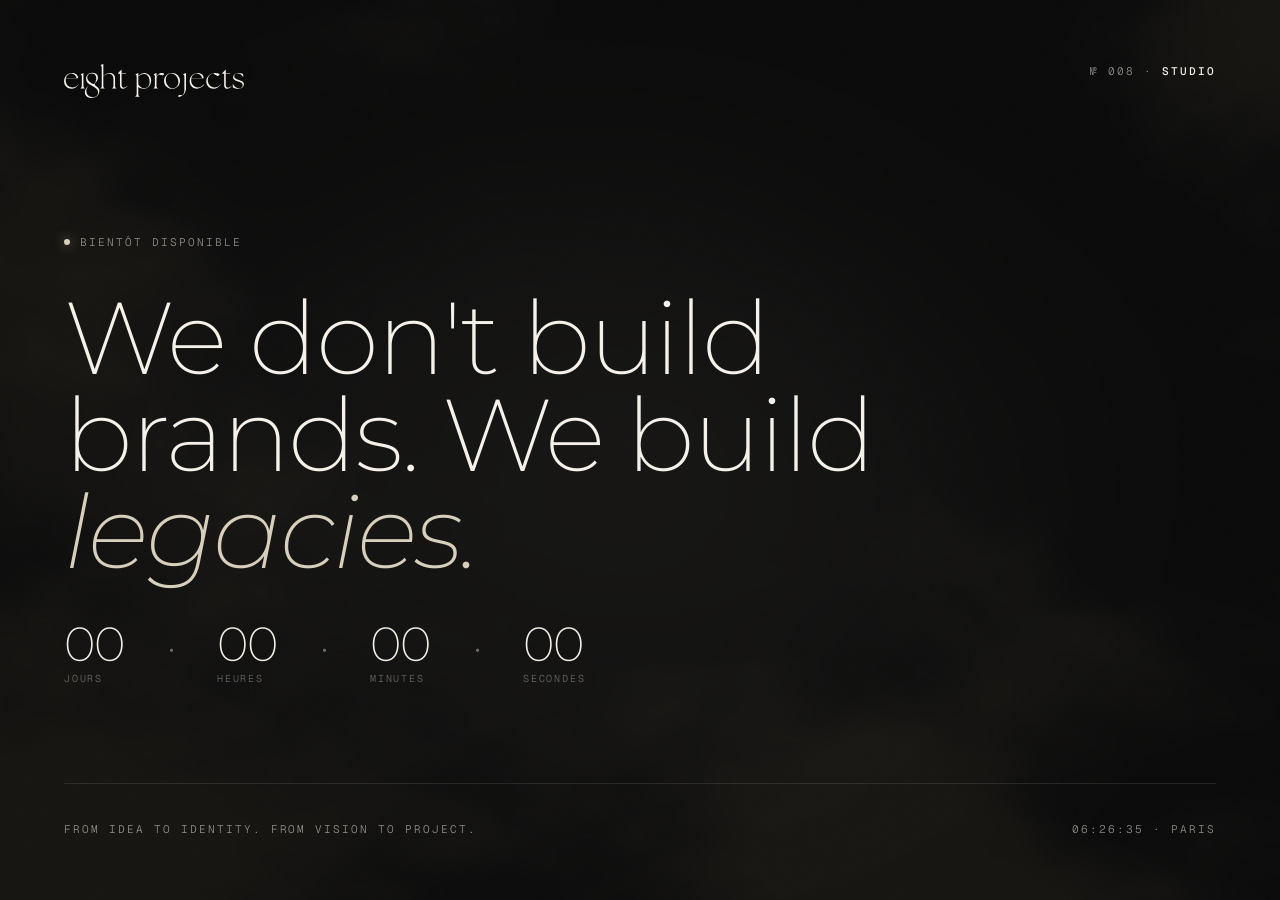
==== commit ea15ce00: "Set coming soon as homepage" ====
--- a/index.html
+++ b/index.html
@@ -3,557 +3,439 @@
 <head>
 <meta charset="utf-8" />
 <meta name="viewport" content="width=device-width, initial-scale=1" />
-<title>Eight Projects — Studio créatif digital</title>
-<meta name="description" content="Eight Projects — studio créatif digital. Branding, web design, direction artistique. From idea to identity. From vision to project." />
+<title>Eight Projects — Bientôt</title>
+<meta name="description" content="Eight Projects — studio créatif digital. Bientôt disponible." />
 <link rel="preconnect" href="https://fonts.googleapis.com">
 <link rel="preconnect" href="https://fonts.gstatic.com" crossorigin>
 <link href="https://fonts.googleapis.com/css2?family=Montserrat:ital,wght@0,200;0,300;0,400;0,500;1,200;1,300;1,400&family=Geist+Mono:wght@400;500&display=swap" rel="stylesheet">
-<link rel="stylesheet" href="styles/site.css" />
+<style>
+  :root {
+    --ink:         #0a0a0a;
+    --paper:       #f6f2ea;
+    --bone:        #d8d0bd;
+    --line:        rgba(255,255,255,0.10);
+    --line-strong: rgba(255,255,255,0.22);
+    --muted:       rgba(246,242,234,0.58);
+    --muted-2:     rgba(246,242,234,0.40);
+    --sans:        "Helvetica Neue", Helvetica, Arial, sans-serif;
+    --display:     "Montserrat", "Helvetica Neue", Arial, sans-serif;
+    --mono:        "Geist Mono", ui-monospace, "SF Mono", monospace;
+    --ease:        cubic-bezier(.2,.7,.2,1);
+    --pad-x:       clamp(24px, 5vw, 96px);
+  }
+
+  *, *::before, *::after { box-sizing: border-box; margin: 0; padding: 0; }
+
+  html, body {
+    height: 100%;
+    background: var(--ink);
+    color: var(--paper);
+    font-family: var(--sans);
+    font-weight: 300;
+    -webkit-font-smoothing: antialiased;
+    overflow: hidden;
+  }
+
+  body {
+    background:
+      radial-gradient(1200px 600px at 80% -10%, rgba(216,208,189,0.06), transparent 60%),
+      radial-gradient(900px 700px at -10% 60%, rgba(216,208,189,0.04), transparent 70%),
+      var(--ink);
+  }
+
+  a { color: inherit; text-decoration: none; }
+  ::selection { background: var(--paper); color: var(--ink); }
+
+  /* ---- layout ---- */
+  .cs {
+    position: fixed;
+    inset: 0;
+    display: grid;
+    grid-template-rows: auto 1fr auto;
+    padding: var(--pad-x);
+    z-index: 10;
+  }
+
+  /* ---- corners ---- */
+  .cs__top {
+    display: flex;
+    justify-content: space-between;
+    align-items: flex-start;
+  }
+
+  .cs__bot {
+    display: flex;
+    justify-content: space-between;
+    align-items: flex-end;
+  }
+
+  .label {
+    font-family: var(--mono);
+    font-size: 11px;
+    letter-spacing: .18em;
+    text-transform: uppercase;
+    color: var(--muted);
+  }
+
+  .label b { color: var(--paper); font-weight: 500; }
+
+  /* ---- logo ---- */
+  .brand {
+    display: flex;
+    align-items: center;
+    gap: 12px;
+  }
+
+  .brand__name {
+    font-family: var(--mono);
+    font-size: 11px;
+    letter-spacing: .18em;
+    text-transform: uppercase;
+    color: var(--muted);
+  }
+
+  /* ---- center ---- */
+  .cs__center {
+    display: flex;
+    flex-direction: column;
+    justify-content: center;
+    align-items: flex-start;
+    gap: 40px;
+  }
+
+  .cs__eyebrow {
+    font-family: var(--mono);
+    font-size: 11px;
+    letter-spacing: .18em;
+    text-transform: uppercase;
+    color: var(--muted);
+    display: flex;
+    align-items: center;
+    gap: 10px;
+    opacity: 0;
+    transform: translateY(10px);
+    animation: fadein .8s var(--ease) .2s forwards;
+  }
+
+  .dot {
+    width: 6px;
+    height: 6px;
+    border-radius: 50%;
+    background: var(--bone);
+    box-shadow: 0 0 12px rgba(216,208,189,.6);
+  }
+
+  .cs__title {
+    font-family: var(--display);
+    font-size: clamp(48px, 8vw, 120px);
+    font-weight: 200;
+    line-height: .95;
+    letter-spacing: -.02em;
+    color: var(--paper);
+    opacity: 0;
+    transform: translateY(20px);
+    animation: fadein 1s var(--ease) .4s forwards;
+  }
+
+  .cs__title em {
+    font-style: italic !important;
+    color: var(--bone);
+  }
+
+  .cs__sub {
+    font-family: var(--mono);
+    font-size: 12px;
+    letter-spacing: .12em;
+    text-transform: uppercase;
+    color: var(--muted);
+    max-width: 40ch;
+    line-height: 1.8;
+    opacity: 0;
+    transform: translateY(10px);
+    animation: fadein .8s var(--ease) .7s forwards;
+  }
+
+  /* ---- line ---- */
+  .cs__line {
+    position: fixed;
+    left: var(--pad-x);
+    right: var(--pad-x);
+    bottom: calc(var(--pad-x) + 52px);
+    height: 1px;
+    background: var(--line);
+    z-index: 10;
+  }
+
+  /* ---- countdown ---- */
+  .countdown {
+    display: flex;
+    gap: 40px;
+    opacity: 0;
+    transform: translateY(10px);
+    animation: fadein .8s var(--ease) 1s forwards;
+  }
+
+  .countdown__item {
+    display: flex;
+    flex-direction: column;
+    gap: 4px;
+  }
+
+  .countdown__num {
+    font-family: var(--display);
+    font-size: clamp(28px, 4vw, 48px);
+    font-weight: 200;
+    letter-spacing: -.02em;
+    color: var(--paper);
+    line-height: 1;
+    min-width: 2ch;
+  }
+
+  .countdown__label {
+    font-family: var(--mono);
+    font-size: 10px;
+    letter-spacing: .18em;
+    text-transform: uppercase;
+    color: var(--muted-2);
+  }
+
+  .countdown__sep {
+    font-family: var(--display);
+    font-size: clamp(28px, 4vw, 48px);
+    font-weight: 200;
+    color: var(--muted-2);
+    align-self: flex-start;
+    line-height: 1;
+    margin-top: 2px;
+  }
+
+  /* ---- noise overlay ---- */
+  .noise {
+    position: fixed;
+    inset: 0;
+    pointer-events: none;
+    opacity: .025;
+    background-image: url("data:image/svg+xml,%3Csvg viewBox='0 0 256 256' xmlns='http://www.w3.org/2000/svg'%3E%3Cfilter id='n'%3E%3CfeTurbulence type='fractalNoise' baseFrequency='0.9' numOctaves='4' stitchTiles='stitch'/%3E%3C/filter%3E%3Crect width='100%25' height='100%25' filter='url(%23n)'/%3E%3C/svg%3E");
+    background-size: 200px;
+    z-index: 100;
+  }
+
+  /* ---- anim ---- */
+  @keyframes fadein {
+    to { opacity: 1; transform: none; }
+  }
+
+  /* ---- responsive ---- */
+  @media (max-width: 600px) {
+    .cs__bot .label:last-child { display: none; }
+    .countdown { gap: 24px; }
+  }
+</style>
 </head>
 <body>
 
-<!-- ============================== LOADER ============================== -->
-<div class="loader" aria-hidden="true">
-  <div class="loader__bar"></div>
-  <div class="loader__corner tl">Eight · Projects</div>
-  <div class="loader__corner tr">№ 008</div>
-  <div class="loader__corner bl">From idea to identity</div>
-  <div class="loader__corner br"><span class="loader__count">000%</span></div>
-
-  <div class="loader__stage">
-    <div class="loader__eight">
-      <svg viewBox="0 0 160 280" xmlns="http://www.w3.org/2000/svg">
-        <!-- bg trace -->
-        <path class="lemniscate-bg"
-              d="M80,80 m-50,0 a50,50 0 1,0 100,0 a50,50 0 1,0 -100,0
-                 M80,200 m-50,0 a50,50 0 1,0 100,0 a50,50 0 1,0 -100,0"
-              transform=""></path>
-        <!-- animated fill stroke -->
-        <path class="lemniscate-fill"
-              d="M80,80 m-50,0 a50,50 0 1,0 100,0 a50,50 0 1,0 -100,0
-                 M80,200 m-50,0 a50,50 0 1,0 100,0 a50,50 0 1,0 -100,0">
-        </path>
+<div class="noise"></div>
+
+<div class="cs">
+
+  <!-- TOP -->
+  <div class="cs__top">
+    <a class="brand" href="#">
+      <svg id="Calque_2" xmlns="http://www.w3.org/2000/svg" viewBox="0 0 404.9 76.56" width="180" height="34" fill="#f6f2ea">
+        <path d="M79.18,58.26c-.85-4.44-4.59-7.59-8.59-10.06-1.83-1.13-2.14-3.82-.59-5.35,2.32-2.29,4.36-4.82,5.56-8,2.07-5.56-.3-11.47-5.61-13.82-4.32-1.91-9.58-1.69-13.76.62-6.82,3.77-8.75,12.87-4.17,19.28.78,1.09,1.66,2.02,2.64,2.87l.48.41c.15.13,0,0,.14.11.08.07.17.14.26.2.17.13.34.26.51.39.31.24.63.46.95.69.62.43,1.25.89,1.9,1.27.26.15.53.29.8.44,0,0,.02,0,.03.01l7.83,4.59c2.19,1.27,4.09,2.76,5.84,4.62,2.55,2.83,3.67,6.69,2.69,10.51-.74,2.87-2.69,5.05-5.32,6.31-3.58,1.73-7.36,1.7-11.03.59-2.94-.89-5.47-2.47-7.32-5.04-.1-.14-.19-.28-.27-.43-4.12-7.37-1.66-15.32,3.82-20.68,0,0,0,0,0,0,0,0,0,0,0,0-.01,0,0,0,0,0-.11.09-.86.71-1.23,1.05-3.88,3.61-7.34,8.08-7.89,13.19-1.01,9.31,7.16,14.92,15.52,14.5,3.71-.19,7.19-1.05,10.4-3.17,4.94-3.28,7.54-9.13,6.4-15.11ZM64.49,44.74c-3.62-2.03-7.54-4.41-9.98-7.54-1.81-2.56-2.71-5.69-2.05-8.86.63-3,2.61-5.35,5.36-6.4,3.24-1.24,6.95-1.01,9.95.82,2.71,1.65,4.22,4.6,4.63,7.81.02.13.03.27.03.41.21,4.87-1.23,9.39-4.01,12.94-.9,1.16-2.69,1.52-3.94.81Z"/><path d="M167.05,66.56c0,2.62.36,5.76,2.68,6.17l.02.79h-9.07s-.05-.79-.05-.79c2.47-.36,2.8-3.75,2.8-6.6V29.72s-.41-3.86-.41-3.86c-.18-1.64-2.49-2.14-2.4-2.43l.16-.53,5.38-2.3c.13-.05.5-.17.57-.06l.33.48.02,5.44c4.88-3.67,10.28-6.62,16.38-5.91,4.83.56,8.78,3.69,10.75,8.11,2.36,5.3,2.37,11.45.12,16.75-2.63,6.24-8.36,10.11-15.2,10.26-4.36.1-8.4-1.25-12.07-3.82v14.71ZM182.73,54.25c3.92-.6,6.84-3.03,8.4-6.48,1.14-2.53,1.52-5.21,1.5-8.03-.05-7.39-2.69-15.38-10.44-17.23-5.79-1.1-10.75,1.32-15.14,4.97l.04,17.01c0,1.42.79,2.87,1.6,3.99,3.17,4.38,8.56,6.61,14.04,5.77Z"/><path d="M111.14,34.03c0-5.06-1.64-9.87-6.74-11.32-6.04-1.71-11.3,1.22-16.03,5.1v20.4c.01,2.46.44,5.69,2.58,5.98l.17.89h-9.15c0-.33-.03-.7.08-.74l.53-.21c1.93-.78,2.19-3.94,2.19-6.52V9.02c0-1.49-.17-2.84-.62-4.16-.33-.95-1.35-1.33-2.15-1.84-.2-.17.26-.69.52-.8L87.71.01c.19-.08.67.26.67.51v26.24c5.35-4.22,11.98-7.52,18.74-5.9,5.45,1.4,7.62,6.4,7.63,11.78l.03,15.76c0,1.41.24,2.8.62,4.08.56,1.86,2.48,1.3,2.12,2.57h-9.13s-.02-.76-.02-.76c2.53-.46,2.78-3.95,2.78-6.89v-13.4Z"/><path d="M261.01,38.09c0,9.78-8.04,17.71-17.95,17.71s-17.95-7.93-17.95-17.71,8.04-17.71,17.95-17.71,17.95,7.93,17.95,17.71ZM257.22,38.43c-1.14-8.48-7.32-17.19-16.51-16.81-5.47.23-9.81,3.67-11.19,8.98-1.89,7.27.56,15.42,6.3,20.39,4.29,3.72,10.27,4.55,15.23,1.94s6.9-8.95,6.15-14.5Z"/><path d="M12.25,51.36c7.87,3.03,14.27,1.02,19.62-5.11l.52.6c-2.08,2.52-4.34,4.66-7.12,6.36-6.19,3.8-13.97,3.28-19.55-1.37S-1.15,39.44.92,32.74c1.51-4.88,4.98-8.69,9.69-10.76,3.89-1.64,8.11-2.02,12.2-.96,5.33,1.38,8.85,5.97,8.93,11.29H3.98c-1.47,7.64.86,15.6,8.28,19.05ZM27.88,31.51c-.33-1.81-.91-3.05-1.74-4.32-2.48-3.98-6.89-6-11.59-5.51-5.51.57-9.13,4.52-10.42,9.84h23.75Z"/><path d="M307.47,51.68c2.81-1.31,4.95-3.05,6.96-5.37l.56.33c.13.08-.17.53-.27.62-2.03,2.32-4.12,4.37-6.79,5.93-6.16,3.83-13.97,3.28-19.54-1.36-5.52-4.6-6.89-12.41-4.81-19.1,1.51-4.87,4.98-8.69,9.69-10.76,3.93-1.65,8.22-2.03,12.34-.92,5.26,1.42,8.7,5.99,8.78,11.25h-27.76c-1.49,7.63.87,15.62,8.27,19.04,3.99,1.69,8.38,1.85,12.55.33ZM310.58,31.51c-.81-3.84-3.04-6.64-6.17-8.49-3.68-1.86-8.14-1.95-11.78.13-3.11,1.78-4.99,4.9-5.84,8.37h23.78Z"/><path d="M399.89,54c-5.49,3.03-14.17,1.84-19.71-1.24l-.49-7.52c.04-.08.4-.33.46-.26.81.88,1.93,4.79,6.21,7.47,3.16,1.97,7,2.64,10.61,1.88,3.22-.68,5.29-3.3,5.28-6.49-.01-3.82-3.1-5.91-6.63-7.1l-7-2.35c-4.26-1.43-7.53-3.34-7.99-7.9-.57-5.66,4.02-9.31,9.4-9.89,4.5-.49,8.97.23,13.13,1.79l.28,6.35-.33.2c-.1.06-.32-.15-.44-.28-2.07-4.91-7.06-7.82-12.44-7.31-1.99.16-3.94.66-5.38,2.07-2.5,2.44-2.18,6.53.5,8.73,1.07.87,2.19,1.66,3.49,2.11l6.4,2.19c3.46,1.18,7.74,2.46,9.09,6.15,1.6,4.4-.36,9.16-4.45,11.42Z"/><path d="M324.45,42.01c1.71,6.16,6.86,10.17,13.2,10.66,4.24.33,8.25-.8,11.46-3.62l2.88-2.78.52.56c-1.96,2.43-4.08,4.4-6.67,6.1-7.63,5.03-18.14,3.1-23.07-4.66-3.14-4.94-3.47-11.3-1.13-16.65,2.72-6.21,8.59-10.31,15.36-11.07,5.34-.6,15,1.11,12.77,4.34-1.12,1.62-3.42,2.49-5.23,1.51l-9.06-4.93c-9.73,1.91-13.62,11.17-11.03,20.52Z"/><path d="M208.04,47.82c-.02,2.63.31,6.09,2.65,6.42l.02.83h-8.94s-.1-.62-.1-.62c-.03-.16,2.08-.68,2.29-2.5l.46-4.14v-18.51c0-1.19-.16-2.33-.41-3.44-.42-1.87-2.41-2.05-2.34-2.4l.11-.56,5.66-2.43c.17.05.51.35.6.54l.03,8.05c1.01-1.71,1.78-3.15,2.98-4.58,2.49-2.99,6.16-4.3,10.1-4.01,1.26.09,2.86.2,3.66,1.24.24,2.3-2.05,4.1-4.27,3.61l-7.44-1.66c-2.56,2.36-4.92,5.59-4.94,9.17l-.09,14.99Z"/><path d="M260.89,69.69l5.37.58c3.33-2.14,4.61-6.48,4.61-10.44l.02-30.52-.27-2.91c-.21-2.26-2.57-2.6-2.52-3.15.02-.18.31-.43.53-.53l5.02-2.14c.13-.06.38-.1.49-.1.14,0,.36.39.36.54l-.02,34.27c0,8.01-4.73,15.45-12.39,18.14-1.8.63-4.48.85-5.14-.14-.14-.21-.2-.81-.11-1.07.59-1.72,2.24-2.74,4.05-2.54Z"/><path d="M370.44,53.17c4.6-.78,5.75-4.54,6.55-3.11-2.99,3.61-8.09,7.17-12.77,5.08-2.82-1.25-3.77-4.79-3.77-7.93v-25.45s-4.4-.02-4.4-.02c-.19-.55.1-1.01.5-1.43l6.26-6.64c.32-.36.7-.53,1.24-.5v7.73s10.36,0,10.36,0l-.43.85h-9.94s.03,25.46.03,25.46c0,1.76.51,3.45,1.64,4.68s3.03,1.55,4.73,1.27Z"/><path d="M134.63,53.28c4.58-.05,6.95-3.86,7.21-3.65l.44.36c.13.11-.18.48-.32.62-2.83,2.94-6.22,5.52-10.41,5.08-4.49-.46-5.75-4.77-5.75-9.06v-24.86s-4.4-.02-4.4-.02c-.03-.44.09-.96.39-1.28l6.37-6.75c.26-.4.65-.58,1.25-.55v7.73s10.37.01,10.37.01l-.41.85h-9.96s.01,24.6.01,24.6c0,1.26.18,2.5.53,3.63.65,2.11,2.48,3.32,4.68,3.29Z"/><path d="M37.25,54.28c2.32-.41,2.68-3.6,2.68-6.15v-19.18c0-2.44-.42-4.68-2.69-5.3l.08-.77,5.29-2.27c.18-.08.45-.14.59-.13s.35.41.35.55v26.56c.01,1.52.2,2.9.47,4.33.39,2.02,2.27,2.35,2.28,2.42l.06.72h-9.13s.03-.79.03-.79Z"/>
       </svg>
-    </div>
-    <div class="loader__label">Chargement · loading</div>
+    </a>
+    <span class="label">№ 008 · <b>Studio</b></span>
   </div>
-</div>
-
-<!-- ============================== NAV ============================== -->
-<nav class="nav glass">
-  <a class="nav__brand" href="#top">
-    <svg viewBox="0 0 89.08 146.57" xmlns="http://www.w3.org/2000/svg">
-      <path fill="#f6f2ea" d="M88.78,110.82c-2.91,22.63-23.22,34.41-45.34,35.66-10.05.57-19.83-1.5-28.29-6.85C.35,130.25-3.83,113.37,3.61,97.67c5.65-11.93,15.88-21.22,26.5-29.39C14.96,58.95,5.06,46.34,8.1,28.54c1.63-9.56,8.02-18.56,17.4-23.58,13.49-7.22,33.63-6.93,45.59,3.31,8.49,7.27,11.46,18.4,7.92,29.02-4.1,12.28-14.49,21.93-24.96,30.17,18.28,9.66,37.72,20.1,34.73,43.35ZM51.38,66.25c11.56-10.07,20.77-24.74,18.22-39.93-1.8-10.75-9.24-19.14-19.88-21.59-6.18-1.42-12.49-1.37-18.5.53-11.61,3.67-18.07,15.01-15.88,26.9,1.13,6.1,4.03,11.18,8.23,15.8,4.7,4.58,9.92,8.42,15.72,11.62l12.09,6.67ZM79.97,121.81c2.57-9.96-.58-20.09-7.82-27.3-4.35-4.38-9.04-7.95-14.51-10.95l-25.04-13.76c-14.37,11.04-25.98,26.61-22.61,45.13,3.56,19.35,24.67,28.44,42.94,26.65,12.07-1.18,23.56-7.85,26.64-19.77Z"/>
-    </svg>
-    <span class="wm">Eight Projects</span>
-  </a>
-  <div class="nav__menu" role="menubar">
-    <a href="#vision">Vision</a>
-    <a href="#univers">Univers</a>
-    <a href="#services">Services</a>
-    <a href="#projets">Projets</a>
-    <a href="#approche">Approche</a>
-    <a href="#contact">Contact</a>
-  </div>
-  <a class="nav__cta" href="#contact">
-    <span>Démarrer un projet</span>
-    <svg class="arrow" viewBox="0 0 24 24" fill="none" stroke="currentColor" stroke-width="1.5"><path d="M7 17L17 7"/><path d="M9 7h8v8"/></svg>
-  </a>
-</nav>
-
-<!-- ============================== HERO ============================== -->
-<section class="hero" id="top">
-  <div class="orb orb--a hero__orb1"></div>
-  <div class="orb orb--b hero__orb2"></div>
-
-  <div class="hero__corner hero__corner--tl"><span class="dot"></span><span>N° 008 <b>· Studio</b></span></div>
-  <div class="hero__corner hero__corner--tr"><span data-clock>00:00:00 · PARIS</span></div>
-
-  <div></div>
-
-  <div class="hero__lines reveal">
-    <div class="hero__line" data-hero-line="1">From idea to identity.</div>
-    <div class="hero__line" data-hero-line="2">From vision to project.</div>
-  </div>
-
-  <div class="hero__cta-block">
-    <a class="btn magnet" href="#projets">
-      <span>Voir les projets</span>
-      <svg class="arrow" viewBox="0 0 24 24" fill="none" stroke="currentColor" stroke-width="1.5"><path d="M7 17L17 7"></path><path d="M9 7h8v8"></path></svg>
-    </a>
-    <div class="hero__scroll"><span>Défiler</span><svg viewBox="0 0 24 24" fill="none" stroke="currentColor" stroke-width="1.4"><path d="M12 5v14"></path><path d="M6 13l6 6 6-6"></path></svg></div>
-  </div>
-
-  <div class="hero__corner hero__corner--bl">Studio créatif digital — Paris · Bruxelles</div>
-  <div class="hero__corner hero__corner--br">04 places · 2026</div>
-</section>
-
-<!-- ============================== VISION (sticky scroll-morph) ============================== -->
-<section class="vision" id="vision">
-  <div class="vision__stick">
-    <div class="vision__head">
-      <span class="eyebrow"><span class="dot"></span><span class="num">02</span> · Vision</span>
-      <span>Huit temps · une seule lecture</span>
-    </div>
-
-    <div class="vision__stage" id="vision-stage"></div>
-
-    <div class="vision__panel">
-      <div class="vision__counter">
-        <b id="vision-step">01</b>
-        <span>/ 08</span>
+
+  <!-- CENTER -->
+  <div class="cs__center">
+    <span class="cs__eyebrow"><span class="dot"></span>Bientôt disponible</span>
+
+    <h1 class="cs__title">
+      We don't build<br/>brands. We build<br/><em>legacies.</em>
+    </h1>
+
+
+    <div class="countdown" id="countdown">
+      <div class="countdown__item">
+        <span class="countdown__num" id="cd-days">00</span>
+        <span class="countdown__label">Jours</span>
       </div>
-      <h3 class="vision__h" id="vision-h">Le chiffre.</h3>
-      <p class="vision__p" id="vision-p">Avant tout : vous et nous. Deux esprits, deux cercles. Chacun pose ses idées, son langage, ses limites.</p>
-      <div class="vision__pips" id="vision-pips">
-        <span class="pip is-on"></span>
-        <span class="pip"></span>
-        <span class="pip"></span>
-        <span class="pip"></span>
-        <span class="pip"></span>
-        <span class="pip"></span>
-        <span class="pip"></span>
-        <span class="pip"></span>
+      <span class="countdown__sep">·</span>
+      <div class="countdown__item">
+        <span class="countdown__num" id="cd-hours">00</span>
+        <span class="countdown__label">Heures</span>
+      </div>
+      <span class="countdown__sep">·</span>
+      <div class="countdown__item">
+        <span class="countdown__num" id="cd-mins">00</span>
+        <span class="countdown__label">Minutes</span>
+      </div>
+      <span class="countdown__sep">·</span>
+      <div class="countdown__item">
+        <span class="countdown__num" id="cd-secs">00</span>
+        <span class="countdown__label">Secondes</span>
       </div>
     </div>
   </div>
-</section>
-
-<!-- ============================== UNIVERS ============================== -->
-<section class="section universe" id="univers">
-  <div class="universe__left reveal">
-    <span class="eyebrow"><span class="dot"></span><span class="num">03</span> · Univers</span>
-    <h2 class="universe__title">Un studio,<br/>pas une <em>agence</em>.</h2>
-    <p class="universe__lede">
-      Eight Projects est un studio créatif digital fondé autour du chiffre 8 — symbole d&apos;infini, d&apos;équilibre, de structure et de mouvement continu. Chaque projet est traité comme un objet singulier : pensé, dessiné, écrit.
-    </p>
+
+  <!-- BOTTOM -->
+  <div class="cs__bot">
+    <span class="label">From idea to identity. From vision to project.</span>
+    <span class="label" id="clock">00:00:00 · PARIS</span>
   </div>
 
-  <div class="universe__blocks">
-    <div class="universe__block glass reveal">
-      <span class="b-num">01</span>
-      <div>
-        <h3>Premium, mais habité.</h3>
-        <p>Nous travaillons avec peu de clients à la fois — pour que chaque identité respire son sujet plutôt qu&apos;une tendance. Le luxe, ici, est la précision.</p>
-      </div>
-    </div>
-    <div class="universe__block glass reveal">
-      <span class="b-num">02</span>
-      <div>
-        <h3>Une direction <em class="serif-it">affirmée</em>.</h3>
-        <p>Nous prenons position. Une typographie défendue, une grille assumée, un rythme reconnaissable — pour que la marque existe avant même qu&apos;on lise son nom.</p>
-      </div>
-    </div>
-    <div class="universe__block glass reveal">
-      <span class="b-num">03</span>
-      <div>
-        <h3>Du système, jamais du décor.</h3>
-        <p>Logos, sites, contenus, supports : un seul langage déployé en variations. Le système rend la marque transposable — d&apos;un flacon à une story, d&apos;une carte à une homepage.</p>
-      </div>
-    </div>
-    <div class="universe__block glass reveal">
-      <span class="b-num">04</span>
-      <div>
-        <h3>Mémorable, mesurable.</h3>
-        <p>Le travail doit se voir et tenir dans le temps. Nous suivons l&apos;impact : reconnaissance, conversion, presse, archive — la beauté, oui, mais documentée.</p>
-      </div>
-    </div>
-  </div>
-</section>
-
-<!-- ============================== SERVICES (swipe carousel) ============================== -->
-<section class="section services" id="services">
-  <div class="services__head">
-    <div class="reveal">
-      <span class="eyebrow"><span class="dot"></span><span class="num">04</span> · Services</span>
-      <h2 class="services__title">Six disciplines,<br/>une seule <em>écriture</em>.</h2>
-    </div>
-    <p class="services__lede reveal">Nous opérons sur l&apos;ensemble du cycle : de la première idée à la dernière livraison. Six pratiques articulées par un même système d&apos;identité. <strong style="color:var(--paper)">Faites défiler →</strong></p>
-  </div>
-
-  <div class="svc-ctrl reveal">
-    <div class="svc-ctrl__counter"><b id="svc-cur">01</b> / 06 · services</div>
-    <div class="svc-ctrl__progress"><span id="svc-progress"></span></div>
-    <button class="svc-ctrl__btn" id="svc-prev" aria-label="Précédent">
-      <svg viewBox="0 0 24 24" fill="none" stroke="currentColor" stroke-width="1.4"><path d="M19 12H5"/><path d="M11 18l-6-6 6-6"/></svg>
-    </button>
-    <button class="svc-ctrl__btn" id="svc-next" aria-label="Suivant">
-      <svg viewBox="0 0 24 24" fill="none" stroke="currentColor" stroke-width="1.4"><path d="M5 12h14"/><path d="M13 6l6 6-6 6"/></svg>
-    </button>
-  </div>
-
-  <div class="svc-carousel" id="svc-carousel">
-    <div class="svc-track">
-      <article class="svc-card" style="--svc-accent: oklch(0.82 0.10 60)">
-        <div class="svc-card__top"><span>01 · Discipline</span><b>Branding</b></div>
-        <div class="svc-card__visual"><div class="glyph glyph--brand"><div class="glyph__ring"></div><div class="glyph__ring2"></div></div></div>
-        <h3 class="svc-card__name">Branding &amp; <em>identité visuelle</em></h3>
-        <p class="svc-card__desc">Plateforme de marque, naming, monogramme, charte typographique et chromatique, guidelines systématisées.</p>
-        <div class="svc-card__foot"><span>Stratégie · Logo · Système</span><span class="arr">Détail →</span></div>
-      </article>
-
-      <article class="svc-card" style="--svc-accent: oklch(0.78 0.10 230)">
-        <div class="svc-card__top"><span>02 · Discipline</span><b>Web</b></div>
-        <div class="svc-card__visual"><div class="glyph glyph--web"><div class="win"><div class="bar"><i></i><i></i><i></i></div><div class="body"></div></div></div></div>
-        <h3 class="svc-card__name">Web <em>design</em></h3>
-        <p class="svc-card__desc">Sites éditoriaux, portfolios, e-commerce premium — typographiques, animés, performants.</p>
-        <div class="svc-card__foot"><span>UI · UX · Motion</span><span class="arr">Détail →</span></div>
-      </article>
-
-      <article class="svc-card" style="--svc-accent: oklch(0.72 0.08 30)">
-        <div class="svc-card__top"><span>03 · Discipline</span><b>DA</b></div>
-        <div class="svc-card__visual"><div class="glyph glyph--art"><div class="glyph__cross"></div><div class="glyph__cross"></div><div class="dot"></div></div></div>
-        <h3 class="svc-card__name">Direction <em>artistique</em></h3>
-        <p class="svc-card__desc">Mood, casting, séances photo &amp; vidéo, cohérence éditoriale sur la durée.</p>
-        <div class="svc-card__foot"><span>DA · Editorial · Photo</span><span class="arr">Détail →</span></div>
-      </article>
-
-      <article class="svc-card" style="--svc-accent: oklch(0.80 0.10 130)">
-        <div class="svc-card__top"><span>04 · Discipline</span><b>Contenu</b></div>
-        <div class="svc-card__visual"><div class="glyph glyph--content"><div class="bars"><i></i><i></i><i></i><i></i><i></i><i></i></div></div></div>
-        <h3 class="svc-card__name">Contenu <em>digital</em></h3>
-        <p class="svc-card__desc">Vidéos courtes, motion, micro-sites de campagne, contenus série pour réseaux.</p>
-        <div class="svc-card__foot"><span>Motion · Reels · Loops</span><span class="arr">Détail →</span></div>
-      </article>
-
-      <article class="svc-card" style="--svc-accent: oklch(0.72 0.06 280)">
-        <div class="svc-card__top"><span>05 · Discipline</span><b>Print</b></div>
-        <div class="svc-card__visual"><div class="glyph glyph--print"><div class="stack"><i></i><i></i><i></i></div></div></div>
-        <h3 class="svc-card__name">Print &amp; <em>édition</em></h3>
-        <p class="svc-card__desc">Identités papier, packaging, books, cartons d&apos;invitation, tirages limités.</p>
-        <div class="svc-card__foot"><span>Print · Packaging · Édition</span><span class="arr">Détail →</span></div>
-      </article>
-
-      <article class="svc-card" style="--svc-accent: oklch(0.78 0.09 160)">
-        <div class="svc-card__top"><span>06 · Discipline</span><b>Social</b></div>
-        <div class="svc-card__visual"><div class="glyph glyph--social"><div class="frame"><i></i><i></i><i></i><i></i></div></div></div>
-        <h3 class="svc-card__name">Social <em>media</em></h3>
-        <p class="svc-card__desc">Systèmes éditoriaux pour réseaux, templates animés, calendriers de contenu prêts à publier.</p>
-        <div class="svc-card__foot"><span>Templates · Calendrier · Tone</span><span class="arr">Détail →</span></div>
-      </article>
-    </div>
-  </div>
-</section>
-
-<!-- ============================== PROJETS ============================== -->
-<section class="section projects" id="projets">
-  <div class="projects__head">
-    <div class="reveal">
-      <span class="eyebrow"><span class="dot"></span><span class="num">05</span> · Projets</span>
-      <h2 class="projects__title">Six projets — <em>une grammaire visuelle.</em></h2>
-    </div>
-    <p class="hero__lede reveal" style="max-width:36ch">Sélection 2025–2026. Cliquez sur une ligne pour ouvrir l&apos;étude détaillée.</p>
-  </div>
-
-  <ol class="wk">
-
-    <!-- 01 Maison Octave -->
-    <li>
-      <a class="wk__row reveal" href="projects/maison-octave.html" style="--wk-accent: oklch(0.82 0.10 60); --wk-accent-2: oklch(0.68 0.10 60);">
-        <span class="wk__num"><span class="dot"></span>01 — 2026</span>
-        <div class="wk__media"><div class="wk__media-inner"><div class="mk-bottle"></div></div></div>
-        <div class="wk__body">
-          <div>
-            <h3 class="wk__title">Maison <em>Octave</em></h3>
-            <p class="wk__sub">refonte d&apos;identité parfumerie centenaire</p>
-          </div>
-          <div class="wk__meta">
-            <span class="ln"><span>Année</span><strong>2026</strong></span>
-            <span class="ln"><span>Lieu</span><strong>Paris</strong></span>
-            <span class="ln"><span>Discipline</span><strong>Branding · Packaging</strong></span>
-            <span class="wk__cta">Étude <span class="arr">→</span></span>
-          </div>
-        </div>
-      </a>
-    </li>
-
-    <!-- 02 Atelier Vega -->
-    <li>
-      <a class="wk__row reveal" href="projects/atelier-vega.html" style="--wk-accent: oklch(0.78 0.10 230); --wk-accent-2: oklch(0.62 0.10 230);">
-        <span class="wk__num"><span class="dot"></span>02 — 2026</span>
-        <div class="wk__media"><div class="wk__media-inner">
-          <div class="mk-browser"><div class="mk-browser__bar"><span></span><span></span><span></span></div><div class="mk-browser__pg"><div class="h">Atelier Vega — architecture</div><div class="ph"></div></div></div>
-        </div></div>
-        <div class="wk__body">
-          <div>
-            <h3 class="wk__title">Atelier <em>Vega</em></h3>
-            <p class="wk__sub">site éditorial studio d&apos;architecture</p>
-          </div>
-          <div class="wk__meta">
-            <span class="ln"><span>Année</span><strong>2026</strong></span>
-            <span class="ln"><span>Lieu</span><strong>Bruxelles</strong></span>
-            <span class="ln"><span>Discipline</span><strong>Web · Editorial</strong></span>
-            <span class="wk__cta">Étude <span class="arr">→</span></span>
-          </div>
-        </div>
-      </a>
-    </li>
-
-    <!-- 03 Noctis -->
-    <li>
-      <a class="wk__row reveal" href="projects/noctis.html" style="--wk-accent: oklch(0.72 0.08 30); --wk-accent-2: oklch(0.58 0.08 30);">
-        <span class="wk__num"><span class="dot"></span>03 — 2025</span>
-        <div class="wk__media"><div class="wk__media-inner"><div class="mk-book"></div></div></div>
-        <div class="wk__body">
-          <div>
-            <h3 class="wk__title">Noctis</h3>
-            <p class="wk__sub">livre d&apos;artiste — édition limitée</p>
-          </div>
-          <div class="wk__meta">
-            <span class="ln"><span>Année</span><strong>2025</strong></span>
-            <span class="ln"><span>Lieu</span><strong>Lyon</strong></span>
-            <span class="ln"><span>Discipline</span><strong>Print · Édition</strong></span>
-            <span class="wk__cta">Étude <span class="arr">→</span></span>
-          </div>
-        </div>
-      </a>
-    </li>
-
-    <!-- 04 Studio Halo -->
-    <li>
-      <a class="wk__row reveal" href="projects/studio-halo.html" style="--wk-accent: oklch(0.78 0.09 160); --wk-accent-2: oklch(0.62 0.09 160);">
-        <span class="wk__num"><span class="dot"></span>04 — 2025</span>
-        <div class="wk__media"><div class="wk__media-inner">
-          <div class="mk-grid3">
-            <div class="p"><div></div><div class="cap">Atelier no.1</div></div>
-            <div class="p"><div></div><div class="cap">Cahiers 02</div></div>
-            <div class="p"><div></div><div class="cap">Halo · light</div></div>
-          </div>
-        </div></div>
-        <div class="wk__body">
-          <div>
-            <h3 class="wk__title">Studio <em>Halo</em></h3>
-            <p class="wk__sub">système éditorial réseaux sociaux</p>
-          </div>
-          <div class="wk__meta">
-            <span class="ln"><span>Année</span><strong>2025</strong></span>
-            <span class="ln"><span>Lieu</span><strong>Zurich</strong></span>
-            <span class="ln"><span>Discipline</span><strong>Social · Système</strong></span>
-            <span class="wk__cta">Étude <span class="arr">→</span></span>
-          </div>
-        </div>
-      </a>
-    </li>
-
-    <!-- 05 Onyx -->
-    <li>
-      <a class="wk__row reveal" href="projects/onyx-parfums.html" style="--wk-accent: oklch(0.72 0.06 280); --wk-accent-2: oklch(0.55 0.06 280);">
-        <span class="wk__num"><span class="dot"></span>05 — 2025</span>
-        <div class="wk__media"><div class="wk__media-inner"><div class="mk-box"><div class="mk-box__case"></div><div class="mk-box__bottle"></div></div></div></div>
-        <div class="wk__body">
-          <div>
-            <h3 class="wk__title">Onyx <em>Parfums</em></h3>
-            <p class="wk__sub">identité &amp; packaging — maison de niche</p>
-          </div>
-          <div class="wk__meta">
-            <span class="ln"><span>Année</span><strong>2025</strong></span>
-            <span class="ln"><span>Lieu</span><strong>Grasse</strong></span>
-            <span class="ln"><span>Discipline</span><strong>Branding · Packaging</strong></span>
-            <span class="wk__cta">Étude <span class="arr">→</span></span>
-          </div>
-        </div>
-      </a>
-    </li>
-
-    <!-- 06 Volta -->
-    <li>
-      <a class="wk__row reveal" href="projects/volta-mobility.html" style="--wk-accent: oklch(0.80 0.10 130); --wk-accent-2: oklch(0.62 0.10 130);">
-        <span class="wk__num"><span class="dot"></span>06 — 2026</span>
-        <div class="wk__media"><div class="wk__media-inner">
-          <div class="mk-phone">
-            <div class="mk-phone__top"><span>9:41</span><span>·· ·· ··</span></div>
-            <div class="mk-phone__body">
-              <div class="mk-phone__title"><small>Volta · live</small>Disponible<br/>à 60 m.</div>
-              <div class="mk-phone__mid"><b>04</b><em>min · arr.</em></div>
-              <div class="mk-phone__cta">Réserver — 4€</div>
-            </div>
-            <div class="mk-phone__bot"><span>Carte</span><span>Profil</span></div>
-          </div>
-        </div></div>
-        <div class="wk__body">
-          <div>
-            <h3 class="wk__title">Volta <em>Mobility</em></h3>
-            <p class="wk__sub">identité &amp; UI — startup mobilité</p>
-          </div>
-          <div class="wk__meta">
-            <span class="ln"><span>Année</span><strong>2026</strong></span>
-            <span class="ln"><span>Lieu</span><strong>Lisbonne</strong></span>
-            <span class="ln"><span>Discipline</span><strong>Branding · UI</strong></span>
-            <span class="wk__cta">Étude <span class="arr">→</span></span>
-          </div>
-        </div>
-      </a>
-    </li>
-
-  </ol>
-</section>
-
-<!-- ============================== APPROCHE ============================== -->
-<section class="section approach" id="approche">
-  <div class="approach__head">
-    <div class="reveal">
-      <span class="eyebrow"><span class="dot"></span><span class="num">06</span> · Approche</span>
-      <h2 class="approach__title">Quatre temps,<br/>une seule méthode.</h2>
-    </div>
-    <p class="services__lede reveal">Quelle que soit la discipline — branding, web, contenu, print — nous travaillons en quatre temps. Chaque phase produit un livrable autonome, documenté, mesurable.</p>
-  </div>
-
-  <div class="approach__grid">
-    <div class="approach__cell reveal">
-      <span class="n"><span class="dot"></span>Phase 01</span>
-      <div class="glyph-mini"></div>
-      <h4>Comprendre</h4>
-      <p>On commence par écouter. Entretiens, audit, lecture du marché. Le brief n&apos;est pas posé d&apos;avance — il se construit à deux.</p>
-      <span class="tag">Diagnostic · Cadrage · Brief</span>
-    </div>
-    <div class="approach__cell reveal">
-      <span class="n"><span class="dot"></span>Phase 02</span>
-      <div class="glyph-mini"></div>
-      <h4>Orienter</h4>
-      <p>Une direction claire, posée à l&apos;oral, défendue. Un parti pris assumé plutôt qu&apos;un éventail tiède de variations.</p>
-      <span class="tag">Direction · Parti pris · Choix</span>
-    </div>
-    <div class="approach__cell reveal">
-      <span class="n"><span class="dot"></span>Phase 03</span>
-      <div class="glyph-mini"></div>
-      <h4>Construire</h4>
-      <p>Production en cycles courts. Vous voyez le travail au fur et à mesure — pas d&apos;effet d&apos;annonce, des livraisons mesurables.</p>
-      <span class="tag">Exécution · Itérations · Qualité</span>
-    </div>
-    <div class="approach__cell reveal">
-      <span class="n"><span class="dot"></span>Phase 04</span>
-      <div class="glyph-mini"></div>
-      <h4>Accompagner</h4>
-      <p>Le projet ne s&apos;arrête pas à la livraison. Suivi, ajustements, mesure — pour que la mise au monde dure dans le temps.</p>
-      <span class="tag">Lancement · Suivi · Mesure</span>
-    </div>
-  </div>
-</section>
-
-<!-- ============================== CONTACT ============================== -->
-<section class="section contact" id="contact">
-  <div class="contact__inner reveal">
-    <div class="contact__grid">
-      <div>
-        <span class="eyebrow"><span class="dot"></span><span class="num">07</span> · Contact</span>
-        <h2 class="contact__title">Démarrons<br/>un <em>projet.</em></h2>
-        <p class="contact__lede">Quatre places ouvertes pour 2026. Décrivez votre projet en quelques lignes — nous répondons en 48&nbsp;h avec une première lecture.</p>
-
-        <div style="margin-top: 36px; display:grid; gap: 14px; font-family: var(--mono); font-size: 12px; letter-spacing:.16em; text-transform:uppercase; color: var(--muted);">
-          <div><span style="color:var(--paper)">studio@eight-projects.fr</span></div>
-          <div>+33 1 84 80 08 80</div>
-          <div>14 rue Béranger · 75003 Paris</div>
-        </div>
-      </div>
-
-      <form class="contact__form" onsubmit="event.preventDefault(); this.querySelector('button').textContent='Envoyé · merci'; this.querySelector('button').style.background='#f6f2ea'; this.querySelector('button').style.color='#0a0a0a';">
-        <div class="contact__field">
-          <label>Vous êtes</label>
-          <input type="text" placeholder="Nom, marque ou structure" required />
-        </div>
-        <div class="contact__field">
-          <label>Email</label>
-          <input type="email" placeholder="vous@studio.com" required />
-        </div>
-        <div class="contact__field">
-          <label>Besoin</label>
-          <div class="contact__chips">
-            <span class="contact__chip" style="--c: oklch(0.82 0.10 60)">Branding</span>
-            <span class="contact__chip" style="--c: oklch(0.78 0.10 230)">Web</span>
-            <span class="contact__chip" style="--c: oklch(0.72 0.08 30)">Direction artistique</span>
-            <span class="contact__chip" style="--c: oklch(0.80 0.10 130)">Contenu</span>
-            <span class="contact__chip" style="--c: oklch(0.72 0.06 280)">Print</span>
-            <span class="contact__chip" style="--c: oklch(0.78 0.09 160)">Social</span>
-          </div>
-        </div>
-        <div class="contact__field">
-          <label>Le projet, en deux phrases</label>
-          <textarea rows="3" placeholder="Ce que vous voulez créer — et pourquoi maintenant."></textarea>
-        </div>
-        <button type="submit" class="btn contact__submit magnet">
-          <span>Envoyer la demande</span>
-          <svg class="arrow" viewBox="0 0 24 24" fill="none" stroke="currentColor" stroke-width="1.5"><path d="M7 17L17 7"/><path d="M9 7h8v8"/></svg>
-        </button>
-      </form>
-    </div>
-  </div>
-</section>
-
-<!-- ============================== WORDMARK BANNER ============================== -->
-<section class="wordmark reveal">
-  <div class="wordmark__head">
-    <span class="eyebrow"><span class="dot"></span>№ 008 · Signature</span>
-    <span>From idea to identity — from vision to project.</span>
-  </div>
-  <div class="wordmark__stage" id="wordmark-stage">
-    <div class="wordmark__noise"></div>
-    <svg class="wordmark__mark" viewBox="0 0 336 186.6" xmlns="http://www.w3.org/2000/svg" aria-label="Eight Projects">
-    <g>
-      <path d="M132.65,185.67c-1.51-2.76,2.21-5.51,4.84-5.25l8.14.82c3.46-2.87,5.78-7.06,5.79-11.76l.09-45.7c-6.2-.03-12.17-1.3-17.33-4.62-6.85-4.4-10.2-11.8-8.54-19.65,2.08-9.83,10.47-17.41,18.62-23.33-10.1-5.98-15.91-13.88-13.88-24.47,2.8-14.57,21.07-20.55,34.85-14.89,9.04,3.72,13.08,12.92,9.47,21.63-2.91,7.04-8.85,12.25-15.33,17.26,12.04,5.83,24.55,13,21.76,27.3-2.27,11.58-11.92,18.43-24.17,20.14l-.14,39.08c-.04,10.53-6.77,19.8-16.8,23.54-2.08.78-5.83,1.42-7.37-.11ZM157.74,74.87c5.62-4.83,10.16-10.77,11.4-18,1.27-7.42-1.9-14.7-8.92-17.99-5.24-2.45-11.4-2.53-16.72-.37-6.61,2.68-9.85,9.29-8.54,15.97,2.1,10.27,13.1,15.53,22.78,20.39ZM168.9,117.43c5.27-3.17,7.77-8.37,7.34-14.08-.38-5.06-2.88-9.1-6.74-12.5-3.85-3.14-8.13-5.6-12.63-7.95l-11.04-5.77c-11.01,7.57-19.02,21.17-11.89,33.05,3.73,6.21,10.34,8.86,17.36,10.21,5.97,1.15,12.21.29,17.59-2.95Z"></path>
-      <path d="M234.38,57.16c0-2.25-.79-4.89-1.41-6.93-1.75-5.75-6.31-9.41-12.1-10.38-9.84-1.64-17.4,3.09-25.11,9.23l.12,38.01c0,2.38.93,5.7,2.56,6.89,1.2.87,2.36,1.01,1.89,2.7l-15.7-.08c-2.93-.01,3.47-2.37,3.88-6.5l.65-6.55V16.81s-.61-6.07-.61-6.07c-.38-3.79-6.21-5.24-3.91-6.26,3.49-1.54,6.97-3.15,11.09-4.48l.07,46.51c8.14-6.11,17.15-10.94,26.84-10.54,12.42.51,18.42,9.01,18.49,21.1l.18,28.54c.02,2.9.47,6.17,2.3,8.31.74.87,2.63.37,2.57,2.73l-16.61-.03c.51-1.74.92-1.7,2.09-2.53,1.66-1.17,2.68-4.26,2.68-6.62l.03-30.32Z"></path>
-      <path d="M276.2,93.09c7.74-.64,10.6-7.32,12.04-6.08.41.35.34,1.26-.11,1.73-3.65,3.83-7.35,7.14-12.44,8.6-4.26,1.23-9.24.72-12.29-2.78-2.18-2.5-3.53-6.4-3.54-9.98l-.1-45.95-7.43-.16c-.28-.77.25-2.13.95-2.89l10.36-11.18c.7-.75,1.64-1.23,2.72-1.19l.03,13.39,17.9.13c-.33,1.3-.96,1.8-1.83,1.8l-16.09.02.04,43.04c0,2.06.54,4.5,1.11,6.25,1.24,3.79,4.53,5.57,8.67,5.22Z"></path>
-      <path d="M138.38,136.46c0,13.71-11.12,24.83-24.85,24.83s-24.85-11.12-24.85-24.83,11.12-24.83,24.85-24.83,24.85,11.12,24.85,24.83ZM125.24,156.35c11.14-7.19,9.63-25.29-.21-36.22-6.14-6.82-16.05-8.65-23.67-3.33-10.28,7.18-9.33,27.76,2.93,37.87,6.02,4.96,14.31,5.98,20.95,1.69Z"></path>
-      <path d="M91.32,85.47l5.43-5.26c.35-.34,1.88.66,1.59,1.03-2.73,3.44-6.04,6.72-9.6,9.44-13.42,10.28-33.12,7.66-42.11-7.09-7.29-11.97-5.65-28.25,3.7-38.68,7.99-8.91,20.53-11.91,31.83-8.83,9.22,2.52,15.03,10.71,15.06,20h-47.79c-1.48,7.26-.76,14.88,2.65,21.64,8.01,15.9,29.98,16.71,39.24,7.74ZM49.81,54.24h40.35c-1.4-6.42-5.64-11.65-10.42-14.27-6.27-3.44-13.32-3.35-19.17-.37s-9.18,8.46-10.76,14.63Z"></path>
-      <path d="M109.34,95.66c-.74-2.37,2.36-1.86,2.93-4.71s.83-5.42.83-8.34l-.09-35.34c0-2.79-1.38-4.78-2.92-6.09l-.87-.74c-1.1-.93,5.31-4.1,9.29-5.72l.22,52.06c0,2.21.78,5.27,2.1,6.29,1.05.81,1.78.93,1.63,2.59h-13.11Z"></path>
-      <path d="M210.6,148.46c.48-.45,1.4-1.12,1.46-.78l.29,1.53c-3.52,3.95-6.93,7.05-11.55,9.57-10.52,5.04-23.61,1.9-29.64-8.47-5.65-9.72-4.31-22.51,3.32-30.81,6.7-7.28,17.27-9.56,26.44-6.4,6.67,2.29,10.69,8.51,10.75,15.52l-38.15.03c-1.3,7.31-.3,15.31,4.75,21.07,8.63,9.85,24.27,9.05,32.33-1.26ZM205.99,127.13c-1.34-6.08-5.63-10.7-10.63-12.43-9.39-3.25-18.94,1.74-21.48,12.42h32.11Z"></path>
-      <path d="M224.93,129.25c-1.37,7.39.03,15.24,5,20.71,8.85,9.75,24.36,8.58,32.26-1.68.25-.29,1.25-.95,1.31-.61l.28,1.54c-3.43,3.84-6.76,6.88-11.21,9.39-10.13,5.05-22.68,2.49-29.23-7.1-4.9-7.17-5.54-16.53-1.76-24.77,3.15-6.88,9.89-12.68,18.19-14.38,6.26-1.28,18.46-.7,20.97,4.17-.45,4-5.27,5.46-8.49,3.68l-11.7-6.47c-7.85,1.09-14.1,7.28-15.62,15.53Z"></path>
-      <path d="M327.58,159.42c-7.6,3.33-18.56,1.62-25.96-2.35l-.67-10.95c.1-.08,1.12-.41,1.21-.22l.54,1.22c4.04,9.01,13.6,14.19,23.17,11.34,3.66-1.09,5.78-4.5,6.04-7.78.29-3.7-1.58-7.25-5.22-8.65l-10.79-4.12c-3.26-1.25-6.81-2.24-9.6-4.4-5.92-4.57-5.39-13.64.39-18.12,7.15-5.54,18.53-4,26.95-.9l.2,9.16-1.22.06c-3.16-8.15-11.63-11.96-20-9.88-2.94.78-5.38,2.89-6.08,5.28-1.76,6.02,2.5,10.2,8.78,12.39l12.27,4.27c2.79.97,5.74,3.16,7.07,5.81,3.44,6.84-.09,14.76-7.09,17.83Z"></path>
-      <path d="M295.68,153.08l.9-.91c.16-.16.88.35.87.57-.15,2.91-12.24,12.61-19.39,6.43-1.99-1.72-3.42-5.07-3.43-7.96l-.16-37.39h-6.08c.11-.88.52-2.04,1.09-2.61,3.5-3.53,5.93-6.64,10.1-10.3l.22,11.39,13.76.02c.34.11.08,1.49-.42,1.49l-13.37.06.07,35.07c0,3.03,1.15,6.5,3.81,7.68,4.39,1.95,8.81-.3,12.02-3.55Z"></path>
-      <path d="M9.46,178.2c0,2.04.9,4.23,1.8,5.55,1.33.32,2.01.96,1.92,2.05l-13.18-.05c.62-1.3,1.15-1.5,2.07-2.23,1.17-.93,1.86-3.76,1.86-5.66v-55.81c0-5.11-5.57-6.07-3.34-7.01l8.52-3.59.45,8.44c5.15-4.19,10.42-7.04,16.61-7.95,8.69-1.28,16.59,2.91,20.24,10.91,6.16,13.52,1.38,31.25-12.22,36.52-8.28,3.21-17,1.78-24.76-3.3l.03,22.13ZM28.93,158.95c6.98-.47,12.1-4.91,13.96-11.36,2.28-7.94,1.4-16.59-2.22-24s-11.19-10.34-18.88-8.5c-4.67,1.12-8.59,3.58-12.37,6.7v22.19c-.01,8.69,10.17,15.6,19.51,14.97Z"></path>
-      <path d="M65.93,128.29c-.45,8.67-.22,16.68-.1,25.06.02,1.66,1.01,4.3,2.2,4.93l1.34.71c.24.13.05.83-.08,1.26l-13.27-.26c2.74-2.42,4.14-3.67,4.15-6.73l.05-31.19c0-2.95-1.17-4.43-4.3-6.34l9.57-4.32.3,11.67c1.77-3.38,3.85-6.6,7.18-8.8,4.48-2.95,10.66-3.5,15.51-1.2.53,1.49-.17,3.42-1.16,4.36s-3.04,1.83-4.49,1.51l-10.52-2.33c-2.85,3.01-6.14,7-6.38,11.65Z"></path>
-    </g>
-    </svg>
-    <div class="wordmark__edge"></div>
-  </div>
-  <div class="wordmark__foot">
-    <div><span>Fondé en</span><b>2025 · Paris</b></div>
-    <div style="text-align:center"><span>Disciplines</span><b>6 / 6 — branding, web, DA, contenu, print, social</b></div>
-    <div><span>Capacité 2026</span><b>04 places</b></div>
-  </div>
-</section>
-
-<!-- ============================== FOOTER ============================== -->
-<footer class="footer">
-  <div>
-    <a class="nav__brand" href="#top">
-      <svg viewBox="0 0 89.08 146.57" xmlns="http://www.w3.org/2000/svg" width="22" height="22"><path fill="#f6f2ea" d="M88.78,110.82c-2.91,22.63-23.22,34.41-45.34,35.66-10.05.57-19.83-1.5-28.29-6.85C.35,130.25-3.83,113.37,3.61,97.67c5.65-11.93,15.88-21.22,26.5-29.39C14.96,58.95,5.06,46.34,8.1,28.54c1.63-9.56,8.02-18.56,17.4-23.58,13.49-7.22,33.63-6.93,45.59,3.31,8.49,7.27,11.46,18.4,7.92,29.02-4.1,12.28-14.49,21.93-24.96,30.17,18.28,9.66,37.72,20.1,34.73,43.35Z"/></svg>
-      <span class="wm">Eight Projects</span>
-    </a>
-  </div>
-  <div></div>
-  <div class="footer__cols">
-    <div>
-      <h5>Studio</h5>
-      <a href="#univers">Univers</a>
-      <a href="#approche">Approche</a>
-      <a href="#contact">Contact</a>
-    </div>
-    <div>
-      <h5>Travail</h5>
-      <a href="#projets">Projets</a>
-      <a href="#services">Services</a>
-      <a href="#vision">Vision</a>
-    </div>
-    <div>
-      <h5>Suivre</h5>
-      <a href="#">Instagram</a>
-      <a href="#">Behance</a>
-      <a href="#">LinkedIn</a>
-    </div>
-    <div>
-      <h5>Légal</h5>
-      <a href="#">Mentions</a>
-      <a href="#">Confidentialité</a>
-      <a href="#">Cookies</a>
-    </div>
-  </div>
-  <div class="footer__bot">
-    <span>© <span data-year>2026</span> · Eight Projects — <strong>tous droits réservés</strong></span>
-    <span>Paris · Bruxelles · Lisbonne</span>
-    <span class="mono"><span data-clock>00:00:00 · PARIS</span></span>
-  </div>
-</footer>
-
-<script src="scripts/site.js"></script>
+</div>
+
+<div class="cs__line"></div>
+
+<script>
+  // Liquid background — WebGL canvas
+  const canvas = document.createElement("canvas");
+  canvas.style.cssText = "position:fixed;inset:0;width:100%;height:100%;pointer-events:none;z-index:0;";
+  document.body.appendChild(canvas);
+
+  const gl = canvas.getContext("webgl");
+
+  const vert = `
+    attribute vec2 a_pos;
+    void main(){ gl_Position = vec4(a_pos,0,1); }
+  `;
+
+  const frag = `
+    precision highp float;
+    uniform vec2  u_res;
+    uniform vec2  u_mouse;
+    uniform float u_time;
+
+    float hash(vec2 p){ return fract(sin(dot(p,vec2(127.1,311.7)))*43758.5453); }
+
+    float noise(vec2 p){
+      vec2 i = floor(p), f = fract(p);
+      f = f*f*(3.-2.*f);
+      float a=hash(i), b=hash(i+vec2(1,0)), c=hash(i+vec2(0,1)), d=hash(i+vec2(1,1));
+      return mix(mix(a,b,f.x),mix(c,d,f.x),f.y);
+    }
+
+    float fbm(vec2 p){
+      float v=0., a=.5;
+      for(int i=0;i<5;i++){ v+=a*noise(p); p=p*2.1+vec2(1.7,9.2); a*=.5; }
+      return v;
+    }
+
+    void main(){
+      vec2 uv  = gl_FragCoord.xy / u_res;
+      vec2 m   = u_mouse / u_res;
+      float t  = u_time * 0.18;
+
+      vec2 distort = vec2(
+        fbm(uv * 2.5 + t + vec2(0., 1.3)),
+        fbm(uv * 2.5 + t + vec2(5.2, 3.7))
+      );
+
+      float pull = 1.0 - smoothstep(0.0, 0.55, distance(uv + distort * 0.08, m));
+      distort += pull * 0.18 * normalize(m - uv + 0.001);
+
+      vec2 warped = uv + distort * 0.12;
+
+      float f = fbm(warped * 3.0 + t * 0.6);
+      float g = fbm(warped * 1.8 - t * 0.4 + 4.1);
+
+      float blob = smoothstep(0.38, 0.62, f * 0.6 + g * 0.4);
+      blob += pull * 0.25;
+      blob = clamp(blob, 0., 1.);
+
+      vec3 ink   = vec3(0.039, 0.039, 0.039);
+      vec3 warm  = vec3(0.847, 0.816, 0.745);
+      vec3 glow  = vec3(0.55,  0.50,  0.40);
+
+      vec3 col = mix(ink, mix(warm * 0.12, glow * 0.18, blob), blob * 0.85);
+      col += pull * 0.04 * warm;
+
+      gl_FragColor = vec4(col, 1.0);
+    }
+  `;
+
+  function compile(type, src){
+    const s = gl.createShader(type);
+    gl.shaderSource(s, src); gl.compileShader(s); return s;
+  }
+
+  const prog = gl.createProgram();
+  gl.attachShader(prog, compile(gl.VERTEX_SHADER,   vert));
+  gl.attachShader(prog, compile(gl.FRAGMENT_SHADER, frag));
+  gl.linkProgram(prog); gl.useProgram(prog);
+
+  const buf = gl.createBuffer();
+  gl.bindBuffer(gl.ARRAY_BUFFER, buf);
+  gl.bufferData(gl.ARRAY_BUFFER, new Float32Array([-1,-1,1,-1,-1,1,1,1]), gl.STATIC_DRAW);
+
+  const aPos = gl.getAttribLocation(prog, "a_pos");
+  gl.enableVertexAttribArray(aPos);
+  gl.vertexAttribPointer(aPos, 2, gl.FLOAT, false, 0, 0);
+
+  const uRes   = gl.getUniformLocation(prog, "u_res");
+  const uMouse = gl.getUniformLocation(prog, "u_mouse");
+  const uTime  = gl.getUniformLocation(prog, "u_time");
+
+  let mx = window.innerWidth / 2, my = window.innerHeight / 2;
+  let cx = mx, cy = my;
+
+  document.addEventListener("mousemove", e => { mx = e.clientX; my = e.clientY; });
+
+  function resize(){
+    canvas.width  = window.innerWidth;
+    canvas.height = window.innerHeight;
+    gl.viewport(0, 0, canvas.width, canvas.height);
+  }
+  window.addEventListener("resize", resize); resize();
+
+  function lerp(a,b,t){ return a+(b-a)*t; }
+
+  function frame(t){
+    cx = lerp(cx, mx, 0.04);
+    cy = lerp(cy, my, 0.04);
+    gl.uniform2f(uRes,   canvas.width, canvas.height);
+    gl.uniform2f(uMouse, cx, canvas.height - cy);
+    gl.uniform1f(uTime,  t * 0.001);
+    gl.drawArrays(gl.TRIANGLE_STRIP, 0, 4);
+    requestAnimationFrame(frame);
+  }
+  requestAnimationFrame(frame);
+
+  // Countdown — change la date cible ici
+  const target = new Date("2026-05-28T00:00:00");
+
+  function pad(n) { return String(n).padStart(2, "0"); }
+
+  function tick() {
+    const now  = new Date();
+    const diff = Math.max(0, target - now);
+    const days  = Math.floor(diff / 86400000);
+    const hours = Math.floor((diff % 86400000) / 3600000);
+    const mins  = Math.floor((diff % 3600000)  / 60000);
+    const secs  = Math.floor((diff % 60000)    / 1000);
+    document.getElementById("cd-days").textContent  = pad(days);
+    document.getElementById("cd-hours").textContent = pad(hours);
+    document.getElementById("cd-mins").textContent  = pad(mins);
+    document.getElementById("cd-secs").textContent  = pad(secs);
+  }
+
+  tick();
+  setInterval(tick, 1000);
+
+  // Clock Paris
+  function clock() {
+    const t = new Date().toLocaleTimeString("fr-FR", {
+      timeZone: "Europe/Paris",
+      hour: "2-digit", minute: "2-digit", second: "2-digit", hour12: false
+    });
+    document.getElementById("clock").textContent = t + " · PARIS";
+  }
+  clock();
+  setInterval(clock, 1000);
+</script>
+
 </body>
 </html>
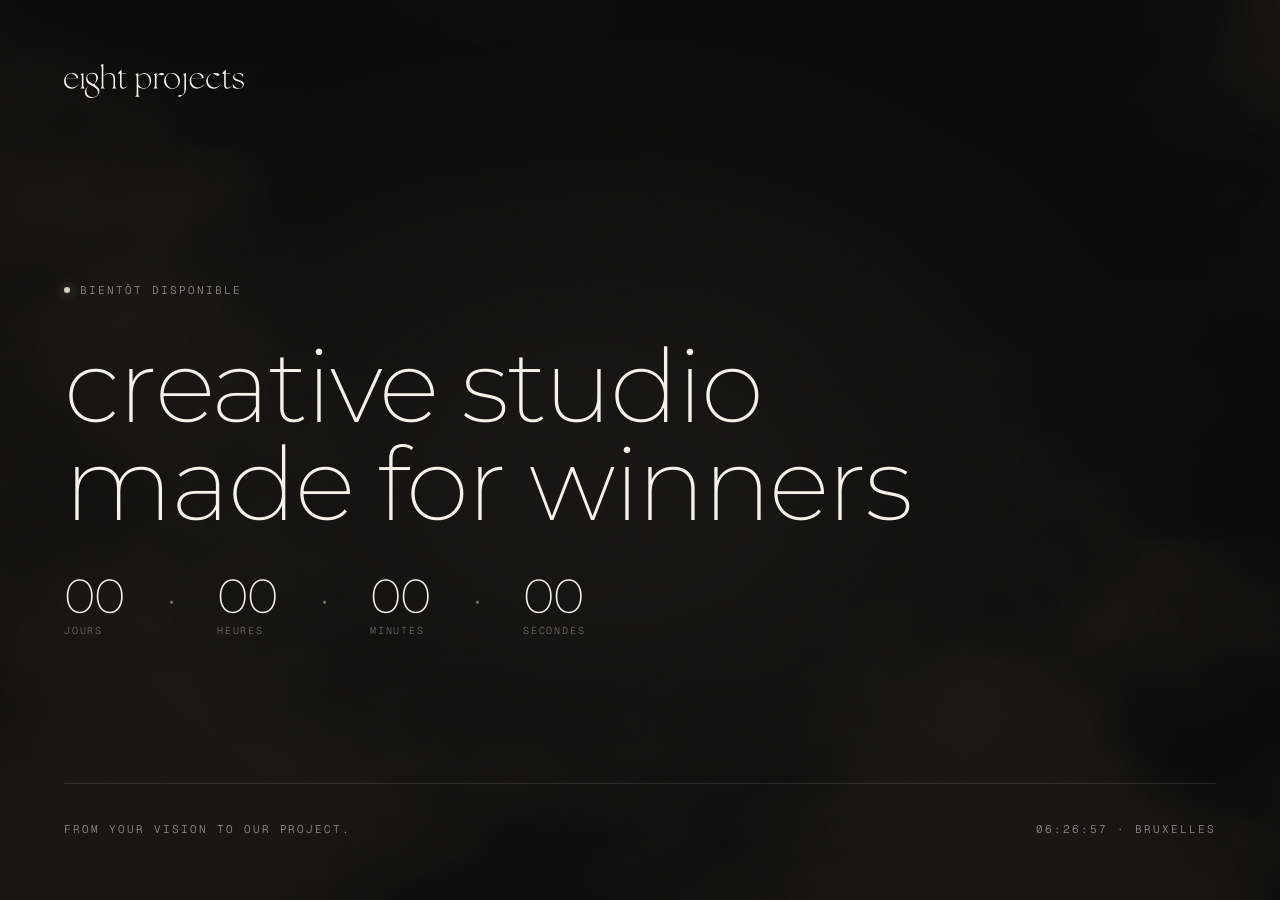
==== commit 4a9ac349: "Comprehensive site overhaul — storytelling, scroll animations, new sections Co-Authored-By: Claude S" ====
--- a/index.html
+++ b/index.html
@@ -4,7 +4,7 @@
 <meta charset="utf-8" />
 <meta name="viewport" content="width=device-width, initial-scale=1" />
 <title>Eight Projects — Bientôt</title>
-<meta name="description" content="Eight Projects — studio créatif digital. Bientôt disponible." />
+<meta name="description" content="Bientôt disponible." />
 <link rel="preconnect" href="https://fonts.googleapis.com">
 <link rel="preconnect" href="https://fonts.gstatic.com" crossorigin>
 <link href="https://fonts.googleapis.com/css2?family=Montserrat:ital,wght@0,200;0,300;0,400;0,500;1,200;1,300;1,400&family=Geist+Mono:wght@400;500&display=swap" rel="stylesheet">
@@ -245,7 +245,6 @@
         <path d="M79.18,58.26c-.85-4.44-4.59-7.59-8.59-10.06-1.83-1.13-2.14-3.82-.59-5.35,2.32-2.29,4.36-4.82,5.56-8,2.07-5.56-.3-11.47-5.61-13.82-4.32-1.91-9.58-1.69-13.76.62-6.82,3.77-8.75,12.87-4.17,19.28.78,1.09,1.66,2.02,2.64,2.87l.48.41c.15.13,0,0,.14.11.08.07.17.14.26.2.17.13.34.26.51.39.31.24.63.46.95.69.62.43,1.25.89,1.9,1.27.26.15.53.29.8.44,0,0,.02,0,.03.01l7.83,4.59c2.19,1.27,4.09,2.76,5.84,4.62,2.55,2.83,3.67,6.69,2.69,10.51-.74,2.87-2.69,5.05-5.32,6.31-3.58,1.73-7.36,1.7-11.03.59-2.94-.89-5.47-2.47-7.32-5.04-.1-.14-.19-.28-.27-.43-4.12-7.37-1.66-15.32,3.82-20.68,0,0,0,0,0,0,0,0,0,0,0,0-.01,0,0,0,0,0-.11.09-.86.71-1.23,1.05-3.88,3.61-7.34,8.08-7.89,13.19-1.01,9.31,7.16,14.92,15.52,14.5,3.71-.19,7.19-1.05,10.4-3.17,4.94-3.28,7.54-9.13,6.4-15.11ZM64.49,44.74c-3.62-2.03-7.54-4.41-9.98-7.54-1.81-2.56-2.71-5.69-2.05-8.86.63-3,2.61-5.35,5.36-6.4,3.24-1.24,6.95-1.01,9.95.82,2.71,1.65,4.22,4.6,4.63,7.81.02.13.03.27.03.41.21,4.87-1.23,9.39-4.01,12.94-.9,1.16-2.69,1.52-3.94.81Z"/><path d="M167.05,66.56c0,2.62.36,5.76,2.68,6.17l.02.79h-9.07s-.05-.79-.05-.79c2.47-.36,2.8-3.75,2.8-6.6V29.72s-.41-3.86-.41-3.86c-.18-1.64-2.49-2.14-2.4-2.43l.16-.53,5.38-2.3c.13-.05.5-.17.57-.06l.33.48.02,5.44c4.88-3.67,10.28-6.62,16.38-5.91,4.83.56,8.78,3.69,10.75,8.11,2.36,5.3,2.37,11.45.12,16.75-2.63,6.24-8.36,10.11-15.2,10.26-4.36.1-8.4-1.25-12.07-3.82v14.71ZM182.73,54.25c3.92-.6,6.84-3.03,8.4-6.48,1.14-2.53,1.52-5.21,1.5-8.03-.05-7.39-2.69-15.38-10.44-17.23-5.79-1.1-10.75,1.32-15.14,4.97l.04,17.01c0,1.42.79,2.87,1.6,3.99,3.17,4.38,8.56,6.61,14.04,5.77Z"/><path d="M111.14,34.03c0-5.06-1.64-9.87-6.74-11.32-6.04-1.71-11.3,1.22-16.03,5.1v20.4c.01,2.46.44,5.69,2.58,5.98l.17.89h-9.15c0-.33-.03-.7.08-.74l.53-.21c1.93-.78,2.19-3.94,2.19-6.52V9.02c0-1.49-.17-2.84-.62-4.16-.33-.95-1.35-1.33-2.15-1.84-.2-.17.26-.69.52-.8L87.71.01c.19-.08.67.26.67.51v26.24c5.35-4.22,11.98-7.52,18.74-5.9,5.45,1.4,7.62,6.4,7.63,11.78l.03,15.76c0,1.41.24,2.8.62,4.08.56,1.86,2.48,1.3,2.12,2.57h-9.13s-.02-.76-.02-.76c2.53-.46,2.78-3.95,2.78-6.89v-13.4Z"/><path d="M261.01,38.09c0,9.78-8.04,17.71-17.95,17.71s-17.95-7.93-17.95-17.71,8.04-17.71,17.95-17.71,17.95,7.93,17.95,17.71ZM257.22,38.43c-1.14-8.48-7.32-17.19-16.51-16.81-5.47.23-9.81,3.67-11.19,8.98-1.89,7.27.56,15.42,6.3,20.39,4.29,3.72,10.27,4.55,15.23,1.94s6.9-8.95,6.15-14.5Z"/><path d="M12.25,51.36c7.87,3.03,14.27,1.02,19.62-5.11l.52.6c-2.08,2.52-4.34,4.66-7.12,6.36-6.19,3.8-13.97,3.28-19.55-1.37S-1.15,39.44.92,32.74c1.51-4.88,4.98-8.69,9.69-10.76,3.89-1.64,8.11-2.02,12.2-.96,5.33,1.38,8.85,5.97,8.93,11.29H3.98c-1.47,7.64.86,15.6,8.28,19.05ZM27.88,31.51c-.33-1.81-.91-3.05-1.74-4.32-2.48-3.98-6.89-6-11.59-5.51-5.51.57-9.13,4.52-10.42,9.84h23.75Z"/><path d="M307.47,51.68c2.81-1.31,4.95-3.05,6.96-5.37l.56.33c.13.08-.17.53-.27.62-2.03,2.32-4.12,4.37-6.79,5.93-6.16,3.83-13.97,3.28-19.54-1.36-5.52-4.6-6.89-12.41-4.81-19.1,1.51-4.87,4.98-8.69,9.69-10.76,3.93-1.65,8.22-2.03,12.34-.92,5.26,1.42,8.7,5.99,8.78,11.25h-27.76c-1.49,7.63.87,15.62,8.27,19.04,3.99,1.69,8.38,1.85,12.55.33ZM310.58,31.51c-.81-3.84-3.04-6.64-6.17-8.49-3.68-1.86-8.14-1.95-11.78.13-3.11,1.78-4.99,4.9-5.84,8.37h23.78Z"/><path d="M399.89,54c-5.49,3.03-14.17,1.84-19.71-1.24l-.49-7.52c.04-.08.4-.33.46-.26.81.88,1.93,4.79,6.21,7.47,3.16,1.97,7,2.64,10.61,1.88,3.22-.68,5.29-3.3,5.28-6.49-.01-3.82-3.1-5.91-6.63-7.1l-7-2.35c-4.26-1.43-7.53-3.34-7.99-7.9-.57-5.66,4.02-9.31,9.4-9.89,4.5-.49,8.97.23,13.13,1.79l.28,6.35-.33.2c-.1.06-.32-.15-.44-.28-2.07-4.91-7.06-7.82-12.44-7.31-1.99.16-3.94.66-5.38,2.07-2.5,2.44-2.18,6.53.5,8.73,1.07.87,2.19,1.66,3.49,2.11l6.4,2.19c3.46,1.18,7.74,2.46,9.09,6.15,1.6,4.4-.36,9.16-4.45,11.42Z"/><path d="M324.45,42.01c1.71,6.16,6.86,10.17,13.2,10.66,4.24.33,8.25-.8,11.46-3.62l2.88-2.78.52.56c-1.96,2.43-4.08,4.4-6.67,6.1-7.63,5.03-18.14,3.1-23.07-4.66-3.14-4.94-3.47-11.3-1.13-16.65,2.72-6.21,8.59-10.31,15.36-11.07,5.34-.6,15,1.11,12.77,4.34-1.12,1.62-3.42,2.49-5.23,1.51l-9.06-4.93c-9.73,1.91-13.62,11.17-11.03,20.52Z"/><path d="M208.04,47.82c-.02,2.63.31,6.09,2.65,6.42l.02.83h-8.94s-.1-.62-.1-.62c-.03-.16,2.08-.68,2.29-2.5l.46-4.14v-18.51c0-1.19-.16-2.33-.41-3.44-.42-1.87-2.41-2.05-2.34-2.4l.11-.56,5.66-2.43c.17.05.51.35.6.54l.03,8.05c1.01-1.71,1.78-3.15,2.98-4.58,2.49-2.99,6.16-4.3,10.1-4.01,1.26.09,2.86.2,3.66,1.24.24,2.3-2.05,4.1-4.27,3.61l-7.44-1.66c-2.56,2.36-4.92,5.59-4.94,9.17l-.09,14.99Z"/><path d="M260.89,69.69l5.37.58c3.33-2.14,4.61-6.48,4.61-10.44l.02-30.52-.27-2.91c-.21-2.26-2.57-2.6-2.52-3.15.02-.18.31-.43.53-.53l5.02-2.14c.13-.06.38-.1.49-.1.14,0,.36.39.36.54l-.02,34.27c0,8.01-4.73,15.45-12.39,18.14-1.8.63-4.48.85-5.14-.14-.14-.21-.2-.81-.11-1.07.59-1.72,2.24-2.74,4.05-2.54Z"/><path d="M370.44,53.17c4.6-.78,5.75-4.54,6.55-3.11-2.99,3.61-8.09,7.17-12.77,5.08-2.82-1.25-3.77-4.79-3.77-7.93v-25.45s-4.4-.02-4.4-.02c-.19-.55.1-1.01.5-1.43l6.26-6.64c.32-.36.7-.53,1.24-.5v7.73s10.36,0,10.36,0l-.43.85h-9.94s.03,25.46.03,25.46c0,1.76.51,3.45,1.64,4.68s3.03,1.55,4.73,1.27Z"/><path d="M134.63,53.28c4.58-.05,6.95-3.86,7.21-3.65l.44.36c.13.11-.18.48-.32.62-2.83,2.94-6.22,5.52-10.41,5.08-4.49-.46-5.75-4.77-5.75-9.06v-24.86s-4.4-.02-4.4-.02c-.03-.44.09-.96.39-1.28l6.37-6.75c.26-.4.65-.58,1.25-.55v7.73s10.37.01,10.37.01l-.41.85h-9.96s.01,24.6.01,24.6c0,1.26.18,2.5.53,3.63.65,2.11,2.48,3.32,4.68,3.29Z"/><path d="M37.25,54.28c2.32-.41,2.68-3.6,2.68-6.15v-19.18c0-2.44-.42-4.68-2.69-5.3l.08-.77,5.29-2.27c.18-.08.45-.14.59-.13s.35.41.35.55v26.56c.01,1.52.2,2.9.47,4.33.39,2.02,2.27,2.35,2.28,2.42l.06.72h-9.13s.03-.79.03-.79Z"/>
       </svg>
     </a>
-    <span class="label">№ 008 · <b>Studio</b></span>
   </div>
 
   <!-- CENTER -->
@@ -253,7 +252,7 @@
     <span class="cs__eyebrow"><span class="dot"></span>Bientôt disponible</span>
 
     <h1 class="cs__title">
-      We don't build<br/>brands. We build<br/><em>legacies.</em>
+      creative studio <br> made for winners </br>
     </h1>
 
 
@@ -282,8 +281,8 @@
 
   <!-- BOTTOM -->
   <div class="cs__bot">
-    <span class="label">From idea to identity. From vision to project.</span>
-    <span class="label" id="clock">00:00:00 · PARIS</span>
+    <span class="label"> From your vision to our project.</span>
+    <span class="label" id="clock">00:00:00 · BRUXELLES</span>
   </div>
 
 </div>
@@ -431,7 +430,7 @@
       timeZone: "Europe/Paris",
       hour: "2-digit", minute: "2-digit", second: "2-digit", hour12: false
     });
-    document.getElementById("clock").textContent = t + " · PARIS";
+    document.getElementById("clock").textContent = t + " · BRUXELLES";
   }
   clock();
   setInterval(clock, 1000);
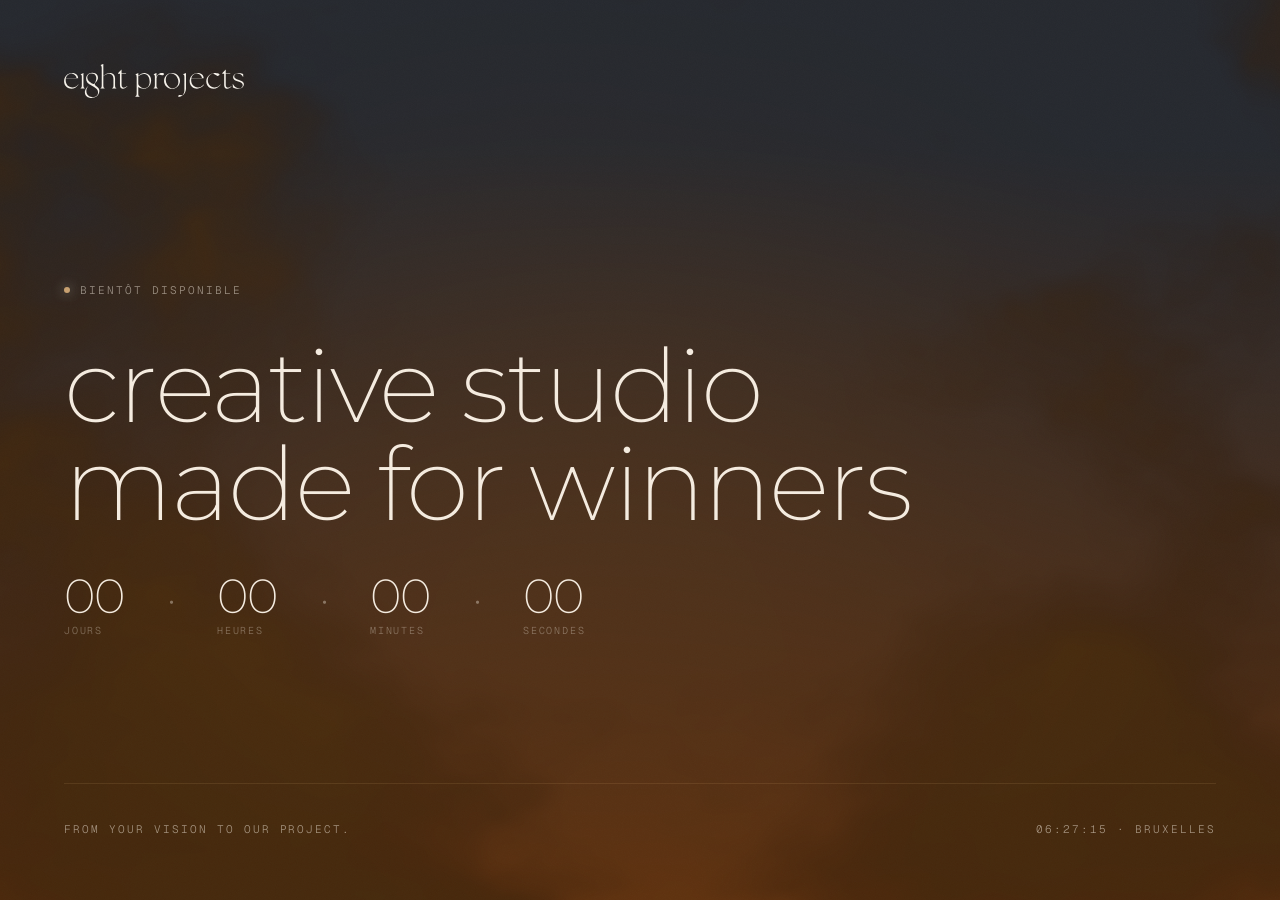
==== commit 48796100: "Sunset palette: warm orange/amber gradient across both pages Co-Authored-By: Claude Sonnet 4.6 <nore" ====
--- a/index.html
+++ b/index.html
@@ -10,13 +10,13 @@
 <link href="https://fonts.googleapis.com/css2?family=Montserrat:ital,wght@0,200;0,300;0,400;0,500;1,200;1,300;1,400&family=Geist+Mono:wght@400;500&display=swap" rel="stylesheet">
 <style>
   :root {
-    --ink:         #0a0a0a;
-    --paper:       #f6f2ea;
-    --bone:        #d8d0bd;
-    --line:        rgba(255,255,255,0.10);
-    --line-strong: rgba(255,255,255,0.22);
-    --muted:       rgba(246,242,234,0.58);
-    --muted-2:     rgba(246,242,234,0.40);
+    --ink:         #0d0a07;
+    --paper:       #f5ece0;
+    --bone:        #c8a070;
+    --line:        rgba(255,200,140,0.10);
+    --line-strong: rgba(255,200,140,0.20);
+    --muted:       rgba(245,236,224,0.55);
+    --muted-2:     rgba(245,236,224,0.38);
     --sans:        "Helvetica Neue", Helvetica, Arial, sans-serif;
     --display:     "Montserrat", "Helvetica Neue", Arial, sans-serif;
     --mono:        "Geist Mono", ui-monospace, "SF Mono", monospace;
@@ -38,8 +38,9 @@
 
   body {
     background:
-      radial-gradient(1200px 600px at 80% -10%, rgba(216,208,189,0.06), transparent 60%),
-      radial-gradient(900px 700px at -10% 60%, rgba(216,208,189,0.04), transparent 70%),
+      radial-gradient(ellipse 150% 55% at 50% -5%, rgba(68,78,95,0.65) 0%, transparent 48%),
+      radial-gradient(ellipse 120% 65% at 15% 55%, rgba(196,98,26,0.42) 0%, transparent 55%),
+      radial-gradient(ellipse 120% 65% at 85% 50%, rgba(172,72,12,0.38) 0%, transparent 55%),
       var(--ink);
   }
 
@@ -345,12 +346,15 @@
       blob += pull * 0.25;
       blob = clamp(blob, 0., 1.);
 
-      vec3 ink   = vec3(0.039, 0.039, 0.039);
-      vec3 warm  = vec3(0.847, 0.816, 0.745);
-      vec3 glow  = vec3(0.55,  0.50,  0.40);
-
-      vec3 col = mix(ink, mix(warm * 0.12, glow * 0.18, blob), blob * 0.85);
-      col += pull * 0.04 * warm;
+      vec3 ink   = vec3(0.051, 0.039, 0.027);
+      vec3 warm  = vec3(0.769, 0.384, 0.098);
+      vec3 glow  = vec3(0.941, 0.565, 0.176);
+      vec3 cool  = vec3(0.267, 0.306, 0.373);
+
+      float sunsetT = clamp(uv.y * 1.2, 0.0, 1.0);
+      vec3 sky = mix(mix(warm, cool, sunsetT), ink, 0.55);
+      vec3 col = mix(sky, mix(warm * 0.18, glow * 0.28, blob), blob * 0.90);
+      col += pull * 0.06 * glow;
 
       gl_FragColor = vec4(col, 1.0);
     }
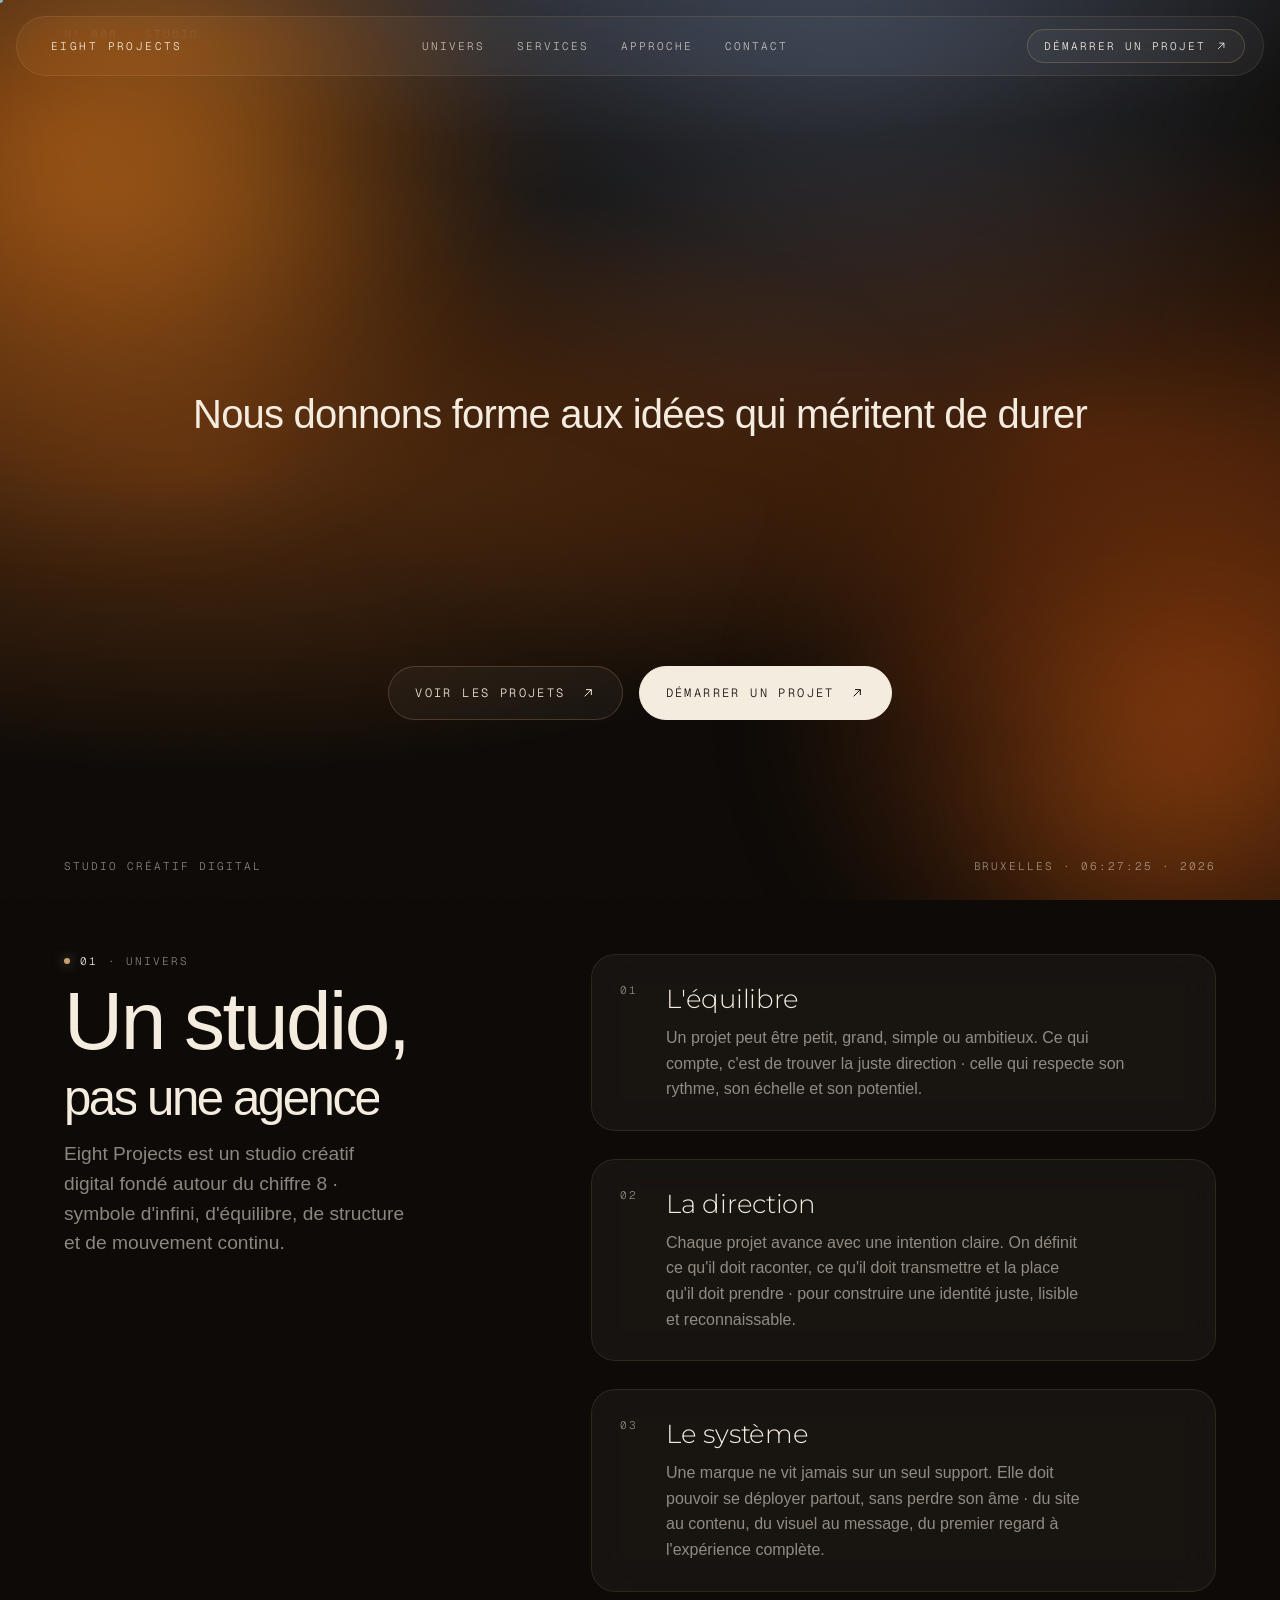
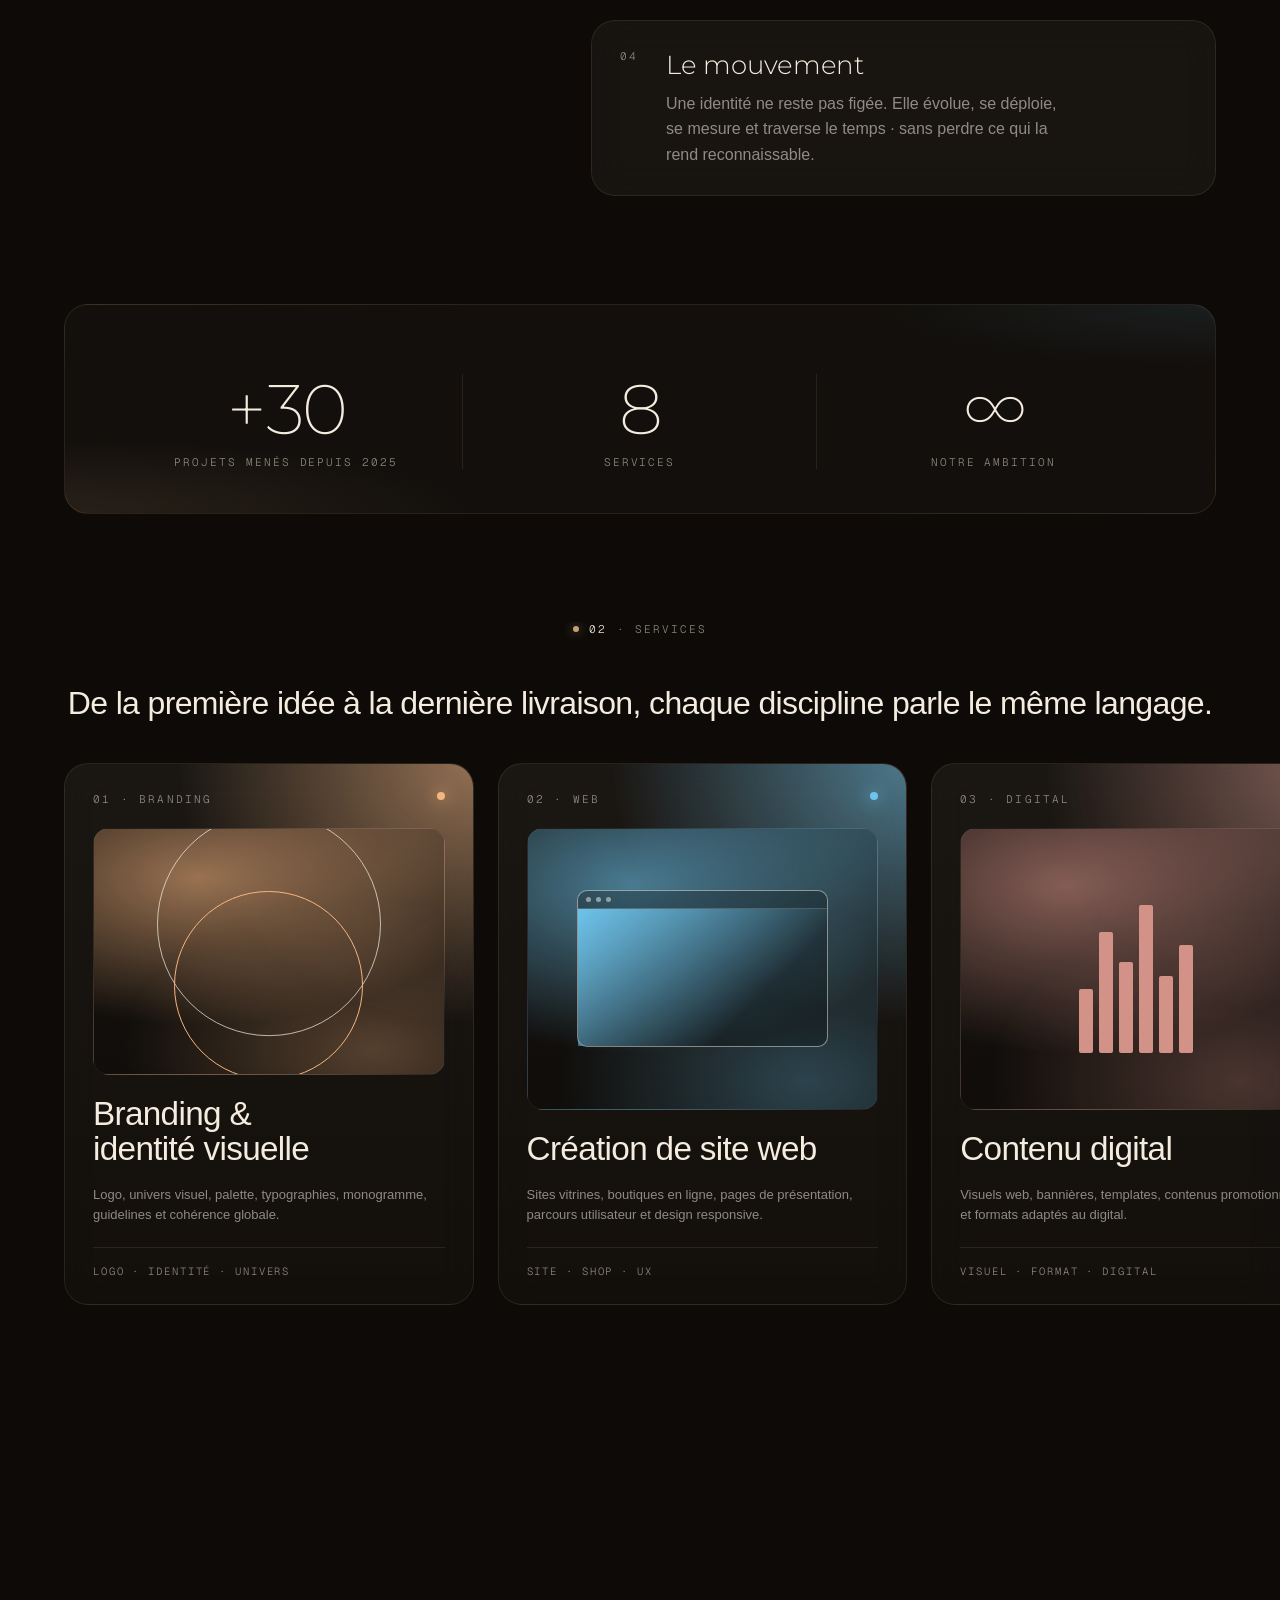
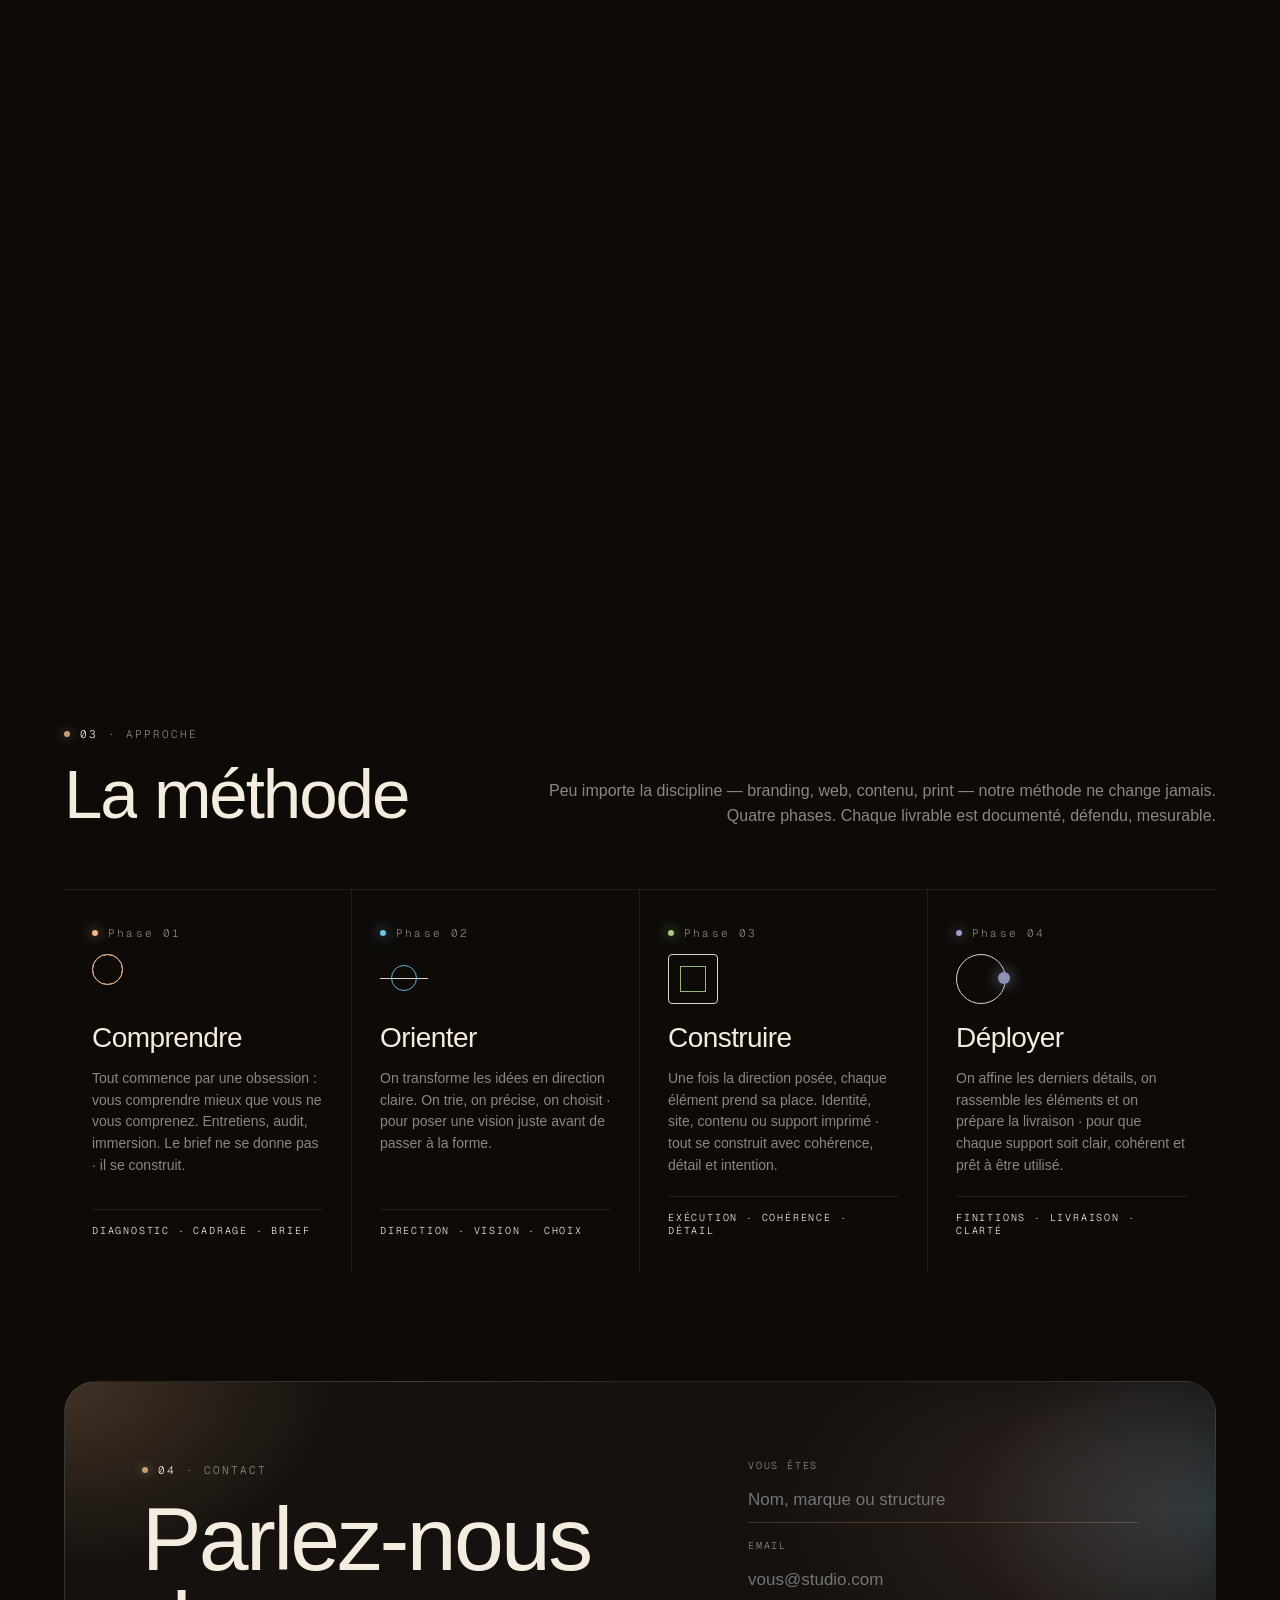
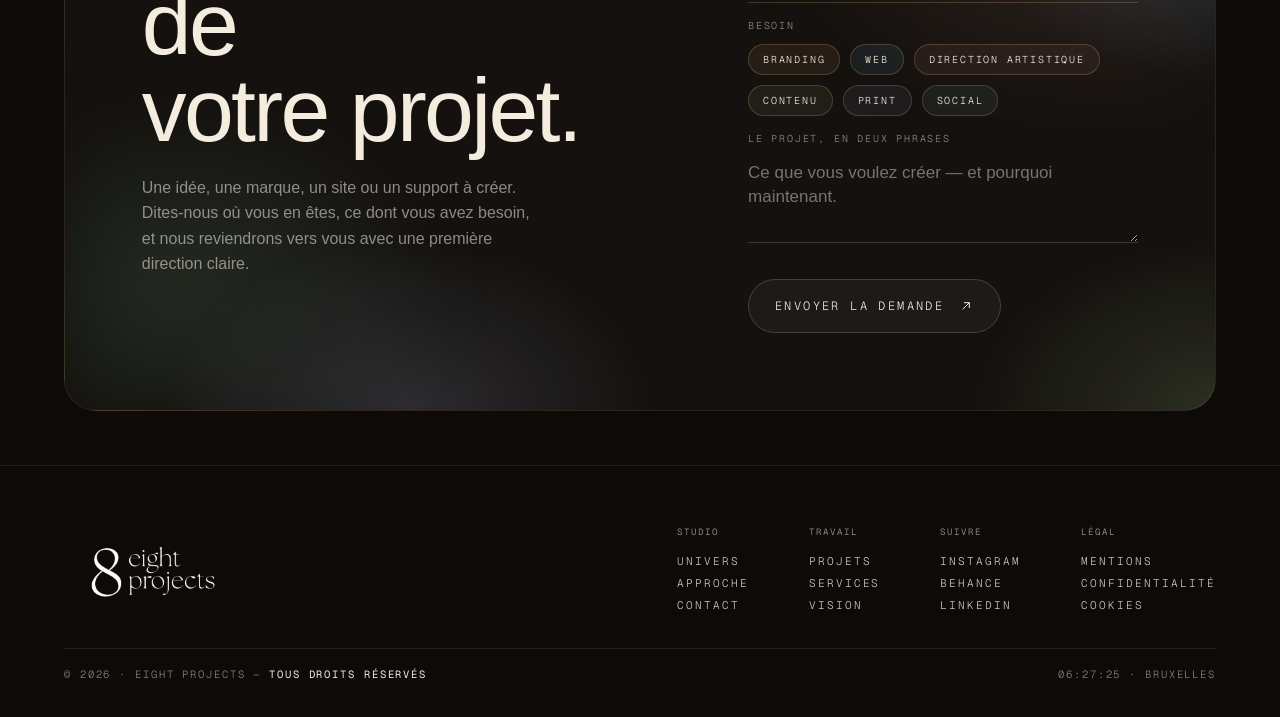
==== commit 90c9e8a3: "Publier le vrai site en homepage (index.html) + page Bientôt archivée - site.html -> index.html (le " ====
--- a/index.html
+++ b/index.html
@@ -3,442 +3,952 @@
 <head>
 <meta charset="utf-8" />
 <meta name="viewport" content="width=device-width, initial-scale=1" />
-<title>Eight Projects — Bientôt</title>
-<meta name="description" content="Bientôt disponible." />
+<title>Eight Projects — Studio créatif digital</title>
+<meta name="description" content="Eight Projects — studio créatif digital. Branding, web design, direction artistique. From idea to identity. From vision to project." />
 <link rel="preconnect" href="https://fonts.googleapis.com">
 <link rel="preconnect" href="https://fonts.gstatic.com" crossorigin>
 <link href="https://fonts.googleapis.com/css2?family=Montserrat:ital,wght@0,200;0,300;0,400;0,500;1,200;1,300;1,400&family=Geist+Mono:wght@400;500&display=swap" rel="stylesheet">
+<link rel="stylesheet" href="styles/site.css" />
 <style>
-  :root {
-    --ink:         #0d0a07;
-    --paper:       #f5ece0;
-    --bone:        #c8a070;
-    --line:        rgba(255,200,140,0.10);
-    --line-strong: rgba(255,200,140,0.20);
-    --muted:       rgba(245,236,224,0.55);
-    --muted-2:     rgba(245,236,224,0.38);
-    --sans:        "Helvetica Neue", Helvetica, Arial, sans-serif;
-    --display:     "Montserrat", "Helvetica Neue", Arial, sans-serif;
-    --mono:        "Geist Mono", ui-monospace, "SF Mono", monospace;
-    --ease:        cubic-bezier(.2,.7,.2,1);
-    --pad-x:       clamp(24px, 5vw, 96px);
-  }
-
-  *, *::before, *::after { box-sizing: border-box; margin: 0; padding: 0; }
-
-  html, body {
-    height: 100%;
-    background: var(--ink);
-    color: var(--paper);
-    font-family: var(--sans);
-    font-weight: 300;
-    -webkit-font-smoothing: antialiased;
-    overflow: hidden;
-  }
-
-  body {
-    background:
-      radial-gradient(ellipse 150% 55% at 50% -5%, rgba(68,78,95,0.65) 0%, transparent 48%),
-      radial-gradient(ellipse 120% 65% at 15% 55%, rgba(196,98,26,0.42) 0%, transparent 55%),
-      radial-gradient(ellipse 120% 65% at 85% 50%, rgba(172,72,12,0.38) 0%, transparent 55%),
-      var(--ink);
-  }
-
-  a { color: inherit; text-decoration: none; }
-  ::selection { background: var(--paper); color: var(--ink); }
-
-  /* ---- layout ---- */
-  .cs {
-    position: fixed;
-    inset: 0;
-    display: grid;
-    grid-template-rows: auto 1fr auto;
-    padding: var(--pad-x);
-    z-index: 10;
-  }
-
-  /* ---- corners ---- */
-  .cs__top {
-    display: flex;
-    justify-content: space-between;
-    align-items: flex-start;
-  }
-
-  .cs__bot {
-    display: flex;
-    justify-content: space-between;
-    align-items: flex-end;
-  }
-
-  .label {
-    font-family: var(--mono);
-    font-size: 11px;
-    letter-spacing: .18em;
-    text-transform: uppercase;
-    color: var(--muted);
-  }
-
-  .label b { color: var(--paper); font-weight: 500; }
-
-  /* ---- logo ---- */
-  .brand {
-    display: flex;
-    align-items: center;
-    gap: 12px;
-  }
-
-  .brand__name {
-    font-family: var(--mono);
-    font-size: 11px;
-    letter-spacing: .18em;
-    text-transform: uppercase;
-    color: var(--muted);
-  }
-
-  /* ---- center ---- */
-  .cs__center {
-    display: flex;
-    flex-direction: column;
-    justify-content: center;
-    align-items: flex-start;
-    gap: 40px;
-  }
-
-  .cs__eyebrow {
-    font-family: var(--mono);
-    font-size: 11px;
-    letter-spacing: .18em;
-    text-transform: uppercase;
-    color: var(--muted);
-    display: flex;
-    align-items: center;
-    gap: 10px;
-    opacity: 0;
-    transform: translateY(10px);
-    animation: fadein .8s var(--ease) .2s forwards;
-  }
-
-  .dot {
-    width: 6px;
-    height: 6px;
-    border-radius: 50%;
-    background: var(--bone);
-    box-shadow: 0 0 12px rgba(216,208,189,.6);
-  }
-
-  .cs__title {
-    font-family: var(--display);
-    font-size: clamp(48px, 8vw, 120px);
-    font-weight: 200;
-    line-height: .95;
-    letter-spacing: -.02em;
-    color: var(--paper);
-    opacity: 0;
-    transform: translateY(20px);
-    animation: fadein 1s var(--ease) .4s forwards;
-  }
-
-  .cs__title em {
-    font-style: italic !important;
-    color: var(--bone);
-  }
-
-  .cs__sub {
-    font-family: var(--mono);
-    font-size: 12px;
-    letter-spacing: .12em;
-    text-transform: uppercase;
-    color: var(--muted);
-    max-width: 40ch;
-    line-height: 1.8;
-    opacity: 0;
-    transform: translateY(10px);
-    animation: fadein .8s var(--ease) .7s forwards;
-  }
-
-  /* ---- line ---- */
-  .cs__line {
-    position: fixed;
-    left: var(--pad-x);
-    right: var(--pad-x);
-    bottom: calc(var(--pad-x) + 52px);
-    height: 1px;
-    background: var(--line);
-    z-index: 10;
-  }
-
-  /* ---- countdown ---- */
-  .countdown {
-    display: flex;
-    gap: 40px;
-    opacity: 0;
-    transform: translateY(10px);
-    animation: fadein .8s var(--ease) 1s forwards;
-  }
-
-  .countdown__item {
-    display: flex;
-    flex-direction: column;
-    gap: 4px;
-  }
-
-  .countdown__num {
-    font-family: var(--display);
-    font-size: clamp(28px, 4vw, 48px);
-    font-weight: 200;
-    letter-spacing: -.02em;
-    color: var(--paper);
-    line-height: 1;
-    min-width: 2ch;
-  }
-
-  .countdown__label {
-    font-family: var(--mono);
-    font-size: 10px;
-    letter-spacing: .18em;
-    text-transform: uppercase;
-    color: var(--muted-2);
-  }
-
-  .countdown__sep {
-    font-family: var(--display);
-    font-size: clamp(28px, 4vw, 48px);
-    font-weight: 200;
-    color: var(--muted-2);
-    align-self: flex-start;
-    line-height: 1;
-    margin-top: 2px;
-  }
-
-  /* ---- noise overlay ---- */
-  .noise {
-    position: fixed;
-    inset: 0;
-    pointer-events: none;
-    opacity: .025;
-    background-image: url("data:image/svg+xml,%3Csvg viewBox='0 0 256 256' xmlns='http://www.w3.org/2000/svg'%3E%3Cfilter id='n'%3E%3CfeTurbulence type='fractalNoise' baseFrequency='0.9' numOctaves='4' stitchTiles='stitch'/%3E%3C/filter%3E%3Crect width='100%25' height='100%25' filter='url(%23n)'/%3E%3C/svg%3E");
-    background-size: 200px;
-    z-index: 100;
-  }
-
-  /* ---- anim ---- */
-  @keyframes fadein {
-    to { opacity: 1; transform: none; }
-  }
-
-  /* ---- responsive ---- */
-  @media (max-width: 600px) {
-    .cs__bot .label:last-child { display: none; }
-    .countdown { gap: 24px; }
-  }
+/* ====== SPLIT HERO ====== */
+.split-hero{
+  position:relative; overflow:hidden;
+  min-height:100dvh;
+  display:flex; flex-direction:column; justify-content:center;
+  padding-top: clamp(80px,10vh,120px);
+  padding-bottom: clamp(190px,28vh,300px);
+}
+.hero-lead{ transform:translateY(45px); }
+/* dégradé animé en fond du hero */
+.split-hero::before{
+  content:""; position:absolute; inset:-30%;
+  z-index:0; pointer-events:none;
+  background:
+    radial-gradient(40% 44% at 22% 30%, rgba(240,124,28,0.60), transparent 60%),
+    radial-gradient(36% 42% at 78% 68%, rgba(196,80,14,0.55), transparent 60%),
+    radial-gradient(42% 48% at 60% 20%, rgba(96,112,140,0.42), transparent 62%);
+  filter:blur(46px);
+  animation:heroDrift 13s ease-in-out infinite alternate;
+}
+@keyframes heroDrift{
+  0%   { transform:translate3d(-9%,-7%,0) scale(1.05) rotate(0deg); }
+  50%  { transform:translate3d(10%,8%,0)  scale(1.2) rotate(12deg); }
+  100% { transform:translate3d(-7%,9%,0)  scale(1.1) rotate(-9deg); }
+}
+.split-hero > *{ position:relative; z-index:1; }
+@media (prefers-reduced-motion:reduce){
+  .split-hero::before{ animation:none; }
+}
+.split-hero__top,.split-hero__bot{
+  position:relative; overflow:hidden;
+  display:grid; align-items:end;
+  padding:0 var(--pad-x);
+}
+.split-hero__top{ grid-template-columns:1fr auto; }
+.split-hero__bot{ grid-template-columns:auto 1fr; }
+.split-hero__word{
+  font-family:var(--display); font-weight:300;
+  font-size: clamp(88px,17vw,248px);
+  letter-spacing:-.04em; line-height:.86;
+  color:var(--paper); text-transform:uppercase;
+  white-space:nowrap; user-select:none;
+  padding-bottom:10px;
+}
+.split-hero__info{
+  max-width:260px; padding-bottom:18px;
+  display:flex; flex-direction:column; gap:10px;
+}
+.split-hero__info p{
+  font-family:var(--sans); font-size:13px; line-height:1.65;
+  color:var(--muted);
+}
+.split-hero__band{
+  height:42px; overflow:hidden;
+  background:var(--paper); margin:10px 0;
+  display:flex; align-items:center;
+}
+.split-hero__band-track{
+  display:flex; gap:40px; width:max-content;
+  animation:sh-ticker 24s linear infinite;
+  font-family:var(--mono); font-size:11px;
+  letter-spacing:.18em; text-transform:uppercase;
+  color:var(--ink); white-space:nowrap; padding:0 20px;
+}
+.split-hero__band-track .sep{ color:rgba(10,10,10,.35); }
+@keyframes sh-ticker{ from{transform:translateX(0)} to{transform:translateX(-50%)} }
+.split-hero__cta{
+  display:flex; gap:16px; align-items:center;
+  padding:28px var(--pad-x) 0;
+}
+.hero-lead{
+  padding:0 var(--pad-x);
+  display:flex; flex-direction:column; align-items:center;
+  text-align:center;
+  gap:clamp(28px,4vh,48px);
+  max-width:100%; width:100%;
+}
+.hero-cta{
+  position:absolute; left:0; right:0;
+  bottom:clamp(120px,20vh,220px);
+  justify-content:center; padding:0;
+  z-index:2;
+}
+.hero-lead .eyebrow{ margin-bottom:4px; }
+.hero-lead__title{
+  font-family:var(--sans);
+  font-weight:100;
+  font-size:clamp(24px,3.2vw,40px);
+  letter-spacing:-.02em; line-height:1.2;
+  color:var(--paper); margin:0;
+  white-space:nowrap;
+}
+.hero-lead__bullet{
+  color:var(--bone); font-size:.7em;
+  vertical-align:middle; margin:0 .35em;
+}
+/* hero — mobile : phrase sur plusieurs lignes, boutons empilés */
+@media (max-width: 600px){
+  .hero-lead__title{ white-space:normal; font-size:clamp(22px,6.4vw,30px); line-height:1.3; }
+  .hero-cta{ flex-direction:column; align-items:center; gap:12px; bottom:clamp(72px,14vh,140px); }
+  .hero-cta .btn{ width:min(320px,82vw); justify-content:center; }
+  .split-hero__corner{ font-size:9px; }
+}
+/* fondu doux unique à l'arrivée */
+.fade-up{
+  opacity:0; transform:translateY(14px);
+  animation:fadeUp 1.1s cubic-bezier(.22,1,.36,1) forwards;
+  animation-delay:var(--d,0ms);
+}
+@keyframes fadeUp{ to{ opacity:1; transform:none; } }
+@media (prefers-reduced-motion:reduce){
+  .fade-up{ animation:none; opacity:1; transform:none; }
+}
+.split-hero__corner{
+  position:absolute;
+  font-family:var(--mono); font-size:11px;
+  letter-spacing:.18em; text-transform:uppercase; color:var(--muted);
+}
+.split-hero__corner--tl{ top:clamp(16px,3vh,32px); left:var(--pad-x); }
+.split-hero__corner--tr{ top:clamp(16px,3vh,32px); right:var(--pad-x); }
+.split-hero__corner--bl{ bottom:clamp(20px,3vh,36px); left:var(--pad-x); }
+.split-hero__corner--br{ bottom:clamp(20px,3vh,36px); right:var(--pad-x); }
+@media(max-width:800px){
+  .split-hero__info{ display:none; }
+  .split-hero__top,.split-hero__bot{ grid-template-columns:1fr; }
+}
+
+/* ====== MANIFESTO ====== */
+.manifesto { padding-inline: var(--pad-x); }
+.manifesto__inner {
+  border: 1px solid var(--line);
+  border-radius: 24px;
+  padding: clamp(24px, 3.5vw, 48px) clamp(20px, 3.5vw, 52px);
+  background:
+    radial-gradient(60% 60% at 0% 100%, oklch(0.82 0.10 60 / 0.10), transparent 60%),
+    radial-gradient(50% 50% at 100% 0%, oklch(0.78 0.10 230 / 0.08), transparent 60%),
+    rgba(255,255,255,.025);
+  display: grid;
+  gap: 36px;
+}
+.manifesto__text {
+  font-family: var(--display);
+  font-weight: 200;
+  font-size: clamp(18px, 1.8vw, 28px);
+  line-height: 1.25;
+  letter-spacing: -.02em;
+  color: var(--paper);
+}
+.manifesto__text em {
+  color: var(--bone);
+  font-style: italic !important;
+}
+.manifesto__stats {
+  display: grid;
+  grid-template-columns: repeat(3, 1fr);
+  gap: 0;
+  padding-top: 24px;
+}
+.manifesto__stat {
+  padding-right: 24px;
+  border-right: 1px solid var(--line);
+  padding-left: 24px;
+  display: flex;
+  flex-direction: column;
+  align-items: center;
+  text-align: center;
+  gap: 10px;
+}
+.manifesto__stat:first-child { padding-left: 24px; }
+.manifesto__stat:last-child { border-right: 0; }
+.manifesto__stat b {
+  font-family: var(--display);
+  font-weight: 200;
+  font-size: clamp(48px, 5.5vw, 92px);
+  letter-spacing: -.04em;
+  color: var(--paper);
+  line-height: 1;
+}
+.manifesto__stat b.has-plus::before { content: "+"; margin-right: .04em; }
+.manifesto__stat span {
+  font-family: var(--mono);
+  font-size: 11px;
+  letter-spacing: .18em;
+  text-transform: uppercase;
+  color: var(--muted);
+}
+@media (max-width: 640px) {
+  .manifesto__stats { grid-template-columns: 1fr; gap: 28px; }
+  .manifesto__stat { border-right: 0; padding-left: 0; padding-right: 0; }
+  .manifesto__stat b { font-size: clamp(44px, 16vw, 72px); }
+}
+
+/* ====== TESTIMONIALS ====== */
+.testimonials { padding-inline: var(--pad-x); }
+.testi__head {
+  display: flex;
+  justify-content: space-between;
+  align-items: end;
+  flex-wrap: wrap;
+  gap: 24px;
+  padding-bottom: 48px;
+}
+.testi__title {
+  font-size: clamp(40px, 5.6vw, 84px);
+  font-weight: 200;
+  line-height: .98;
+  letter-spacing: -.03em;
+}
+.testi__title em { font-style: italic !important; font-weight: 200; color: var(--bone); }
+.testi__grid {
+  display: grid;
+  grid-template-columns: repeat(3, 1fr);
+  gap: 24px;
+}
+.testi__card {
+  border-radius: 24px;
+  padding: 40px 36px;
+  display: flex;
+  flex-direction: column;
+  justify-content: space-between;
+  gap: 40px;
+  min-height: 320px;
+  transition: border-color .5s var(--ease);
+}
+.testi__card:hover { border-color: var(--line-strong); }
+.testi__quote {
+  font-family: var(--sans);
+  font-weight: 300;
+  font-size: clamp(16px, 1.2vw, 19px);
+  line-height: 1.65;
+  color: var(--paper);
+  font-style: italic;
+}
+.testi__author {
+  display: flex;
+  flex-direction: column;
+  gap: 4px;
+  border-top: 1px solid var(--line);
+  padding-top: 20px;
+}
+.testi__name {
+  font-family: var(--mono);
+  font-size: 11px;
+  letter-spacing: .18em;
+  text-transform: uppercase;
+  color: var(--paper);
+}
+.testi__role {
+  font-family: var(--mono);
+  font-size: 10px;
+  letter-spacing: .16em;
+  text-transform: uppercase;
+  color: var(--muted);
+}
+@media (max-width: 900px) { .testi__grid { grid-template-columns: 1fr; } }
 </style>
 </head>
 <body>
 
-<div class="noise"></div>
-
-<div class="cs">
-
-  <!-- TOP -->
-  <div class="cs__top">
-    <a class="brand" href="#">
-      <svg id="Calque_2" xmlns="http://www.w3.org/2000/svg" viewBox="0 0 404.9 76.56" width="180" height="34" fill="#f6f2ea">
-        <path d="M79.18,58.26c-.85-4.44-4.59-7.59-8.59-10.06-1.83-1.13-2.14-3.82-.59-5.35,2.32-2.29,4.36-4.82,5.56-8,2.07-5.56-.3-11.47-5.61-13.82-4.32-1.91-9.58-1.69-13.76.62-6.82,3.77-8.75,12.87-4.17,19.28.78,1.09,1.66,2.02,2.64,2.87l.48.41c.15.13,0,0,.14.11.08.07.17.14.26.2.17.13.34.26.51.39.31.24.63.46.95.69.62.43,1.25.89,1.9,1.27.26.15.53.29.8.44,0,0,.02,0,.03.01l7.83,4.59c2.19,1.27,4.09,2.76,5.84,4.62,2.55,2.83,3.67,6.69,2.69,10.51-.74,2.87-2.69,5.05-5.32,6.31-3.58,1.73-7.36,1.7-11.03.59-2.94-.89-5.47-2.47-7.32-5.04-.1-.14-.19-.28-.27-.43-4.12-7.37-1.66-15.32,3.82-20.68,0,0,0,0,0,0,0,0,0,0,0,0-.01,0,0,0,0,0-.11.09-.86.71-1.23,1.05-3.88,3.61-7.34,8.08-7.89,13.19-1.01,9.31,7.16,14.92,15.52,14.5,3.71-.19,7.19-1.05,10.4-3.17,4.94-3.28,7.54-9.13,6.4-15.11ZM64.49,44.74c-3.62-2.03-7.54-4.41-9.98-7.54-1.81-2.56-2.71-5.69-2.05-8.86.63-3,2.61-5.35,5.36-6.4,3.24-1.24,6.95-1.01,9.95.82,2.71,1.65,4.22,4.6,4.63,7.81.02.13.03.27.03.41.21,4.87-1.23,9.39-4.01,12.94-.9,1.16-2.69,1.52-3.94.81Z"/><path d="M167.05,66.56c0,2.62.36,5.76,2.68,6.17l.02.79h-9.07s-.05-.79-.05-.79c2.47-.36,2.8-3.75,2.8-6.6V29.72s-.41-3.86-.41-3.86c-.18-1.64-2.49-2.14-2.4-2.43l.16-.53,5.38-2.3c.13-.05.5-.17.57-.06l.33.48.02,5.44c4.88-3.67,10.28-6.62,16.38-5.91,4.83.56,8.78,3.69,10.75,8.11,2.36,5.3,2.37,11.45.12,16.75-2.63,6.24-8.36,10.11-15.2,10.26-4.36.1-8.4-1.25-12.07-3.82v14.71ZM182.73,54.25c3.92-.6,6.84-3.03,8.4-6.48,1.14-2.53,1.52-5.21,1.5-8.03-.05-7.39-2.69-15.38-10.44-17.23-5.79-1.1-10.75,1.32-15.14,4.97l.04,17.01c0,1.42.79,2.87,1.6,3.99,3.17,4.38,8.56,6.61,14.04,5.77Z"/><path d="M111.14,34.03c0-5.06-1.64-9.87-6.74-11.32-6.04-1.71-11.3,1.22-16.03,5.1v20.4c.01,2.46.44,5.69,2.58,5.98l.17.89h-9.15c0-.33-.03-.7.08-.74l.53-.21c1.93-.78,2.19-3.94,2.19-6.52V9.02c0-1.49-.17-2.84-.62-4.16-.33-.95-1.35-1.33-2.15-1.84-.2-.17.26-.69.52-.8L87.71.01c.19-.08.67.26.67.51v26.24c5.35-4.22,11.98-7.52,18.74-5.9,5.45,1.4,7.62,6.4,7.63,11.78l.03,15.76c0,1.41.24,2.8.62,4.08.56,1.86,2.48,1.3,2.12,2.57h-9.13s-.02-.76-.02-.76c2.53-.46,2.78-3.95,2.78-6.89v-13.4Z"/><path d="M261.01,38.09c0,9.78-8.04,17.71-17.95,17.71s-17.95-7.93-17.95-17.71,8.04-17.71,17.95-17.71,17.95,7.93,17.95,17.71ZM257.22,38.43c-1.14-8.48-7.32-17.19-16.51-16.81-5.47.23-9.81,3.67-11.19,8.98-1.89,7.27.56,15.42,6.3,20.39,4.29,3.72,10.27,4.55,15.23,1.94s6.9-8.95,6.15-14.5Z"/><path d="M12.25,51.36c7.87,3.03,14.27,1.02,19.62-5.11l.52.6c-2.08,2.52-4.34,4.66-7.12,6.36-6.19,3.8-13.97,3.28-19.55-1.37S-1.15,39.44.92,32.74c1.51-4.88,4.98-8.69,9.69-10.76,3.89-1.64,8.11-2.02,12.2-.96,5.33,1.38,8.85,5.97,8.93,11.29H3.98c-1.47,7.64.86,15.6,8.28,19.05ZM27.88,31.51c-.33-1.81-.91-3.05-1.74-4.32-2.48-3.98-6.89-6-11.59-5.51-5.51.57-9.13,4.52-10.42,9.84h23.75Z"/><path d="M307.47,51.68c2.81-1.31,4.95-3.05,6.96-5.37l.56.33c.13.08-.17.53-.27.62-2.03,2.32-4.12,4.37-6.79,5.93-6.16,3.83-13.97,3.28-19.54-1.36-5.52-4.6-6.89-12.41-4.81-19.1,1.51-4.87,4.98-8.69,9.69-10.76,3.93-1.65,8.22-2.03,12.34-.92,5.26,1.42,8.7,5.99,8.78,11.25h-27.76c-1.49,7.63.87,15.62,8.27,19.04,3.99,1.69,8.38,1.85,12.55.33ZM310.58,31.51c-.81-3.84-3.04-6.64-6.17-8.49-3.68-1.86-8.14-1.95-11.78.13-3.11,1.78-4.99,4.9-5.84,8.37h23.78Z"/><path d="M399.89,54c-5.49,3.03-14.17,1.84-19.71-1.24l-.49-7.52c.04-.08.4-.33.46-.26.81.88,1.93,4.79,6.21,7.47,3.16,1.97,7,2.64,10.61,1.88,3.22-.68,5.29-3.3,5.28-6.49-.01-3.82-3.1-5.91-6.63-7.1l-7-2.35c-4.26-1.43-7.53-3.34-7.99-7.9-.57-5.66,4.02-9.31,9.4-9.89,4.5-.49,8.97.23,13.13,1.79l.28,6.35-.33.2c-.1.06-.32-.15-.44-.28-2.07-4.91-7.06-7.82-12.44-7.31-1.99.16-3.94.66-5.38,2.07-2.5,2.44-2.18,6.53.5,8.73,1.07.87,2.19,1.66,3.49,2.11l6.4,2.19c3.46,1.18,7.74,2.46,9.09,6.15,1.6,4.4-.36,9.16-4.45,11.42Z"/><path d="M324.45,42.01c1.71,6.16,6.86,10.17,13.2,10.66,4.24.33,8.25-.8,11.46-3.62l2.88-2.78.52.56c-1.96,2.43-4.08,4.4-6.67,6.1-7.63,5.03-18.14,3.1-23.07-4.66-3.14-4.94-3.47-11.3-1.13-16.65,2.72-6.21,8.59-10.31,15.36-11.07,5.34-.6,15,1.11,12.77,4.34-1.12,1.62-3.42,2.49-5.23,1.51l-9.06-4.93c-9.73,1.91-13.62,11.17-11.03,20.52Z"/><path d="M208.04,47.82c-.02,2.63.31,6.09,2.65,6.42l.02.83h-8.94s-.1-.62-.1-.62c-.03-.16,2.08-.68,2.29-2.5l.46-4.14v-18.51c0-1.19-.16-2.33-.41-3.44-.42-1.87-2.41-2.05-2.34-2.4l.11-.56,5.66-2.43c.17.05.51.35.6.54l.03,8.05c1.01-1.71,1.78-3.15,2.98-4.58,2.49-2.99,6.16-4.3,10.1-4.01,1.26.09,2.86.2,3.66,1.24.24,2.3-2.05,4.1-4.27,3.61l-7.44-1.66c-2.56,2.36-4.92,5.59-4.94,9.17l-.09,14.99Z"/><path d="M260.89,69.69l5.37.58c3.33-2.14,4.61-6.48,4.61-10.44l.02-30.52-.27-2.91c-.21-2.26-2.57-2.6-2.52-3.15.02-.18.31-.43.53-.53l5.02-2.14c.13-.06.38-.1.49-.1.14,0,.36.39.36.54l-.02,34.27c0,8.01-4.73,15.45-12.39,18.14-1.8.63-4.48.85-5.14-.14-.14-.21-.2-.81-.11-1.07.59-1.72,2.24-2.74,4.05-2.54Z"/><path d="M370.44,53.17c4.6-.78,5.75-4.54,6.55-3.11-2.99,3.61-8.09,7.17-12.77,5.08-2.82-1.25-3.77-4.79-3.77-7.93v-25.45s-4.4-.02-4.4-.02c-.19-.55.1-1.01.5-1.43l6.26-6.64c.32-.36.7-.53,1.24-.5v7.73s10.36,0,10.36,0l-.43.85h-9.94s.03,25.46.03,25.46c0,1.76.51,3.45,1.64,4.68s3.03,1.55,4.73,1.27Z"/><path d="M134.63,53.28c4.58-.05,6.95-3.86,7.21-3.65l.44.36c.13.11-.18.48-.32.62-2.83,2.94-6.22,5.52-10.41,5.08-4.49-.46-5.75-4.77-5.75-9.06v-24.86s-4.4-.02-4.4-.02c-.03-.44.09-.96.39-1.28l6.37-6.75c.26-.4.65-.58,1.25-.55v7.73s10.37.01,10.37.01l-.41.85h-9.96s.01,24.6.01,24.6c0,1.26.18,2.5.53,3.63.65,2.11,2.48,3.32,4.68,3.29Z"/><path d="M37.25,54.28c2.32-.41,2.68-3.6,2.68-6.15v-19.18c0-2.44-.42-4.68-2.69-5.3l.08-.77,5.29-2.27c.18-.08.45-.14.59-.13s.35.41.35.55v26.56c.01,1.52.2,2.9.47,4.33.39,2.02,2.27,2.35,2.28,2.42l.06.72h-9.13s.03-.79.03-.79Z"/>
+<!-- ============================== LOADER (désactivé pour l'instant) ============================== -->
+<!--
+<div class="loader" aria-hidden="true">
+  <div class="loader__bar"></div>
+  <div class="loader__corner tl">Eight · Projects</div>
+  <div class="loader__corner tr">№ 008</div>
+  <div class="loader__corner bl">From idea to identity</div>
+  <div class="loader__corner br"><span class="loader__count">000%</span></div>
+
+  <div class="loader__stage">
+    <div class="loader__eight">
+      <svg viewBox="0 0 160 200" xmlns="http://www.w3.org/2000/svg">
+        <path class="lemniscate-bg"
+              d="M80,10 A45,45 0 0,1 80,100 A45,45 0 0,1 80,190 A45,45 0 0,0 80,100 A45,45 0 0,0 80,10"/>
+        <path class="lemniscate-fill"
+              d="M80,10 A45,45 0 0,1 80,100 A45,45 0 0,1 80,190 A45,45 0 0,0 80,100 A45,45 0 0,0 80,10"/>
       </svg>
+    </div>
+    <div class="loader__label">Chargement · loading</div>
+  </div>
+</div>
+-->
+
+<!-- ============================== NAV ============================== -->
+<nav class="nav glass">
+  <a class="nav__brand" href="#top">
+    <span class="wm">Eight Projects</span>
+  </a>
+  <div class="nav__menu" role="menubar">
+    <a href="#univers">Univers</a>
+    <a href="#services">Services</a>
+    <!-- <a href="projets.html">Projets</a> -->
+    <a href="#approche">Approche</a>
+    <a href="#contact">Contact</a>
+  </div>
+  <a class="nav__cta" href="#contact">
+    <span>Démarrer un projet</span>
+    <svg class="arrow" viewBox="0 0 24 24" fill="none" stroke="currentColor" stroke-width="1.5"><path d="M7 17L17 7"/><path d="M9 7h8v8"/></svg>
+  </a>
+  <button class="nav__burger" id="nav-burger" aria-label="Menu" aria-expanded="false">
+    <span></span><span></span>
+  </button>
+</nav>
+
+<!-- menu mobile -->
+<div class="nav-mobile" id="nav-mobile">
+  <a href="#univers">Univers</a>
+  <a href="#services">Services</a>
+  <a href="#approche">Approche</a>
+  <a href="#contact">Contact</a>
+  <a class="nav-mobile__cta" href="#contact">Démarrer un projet</a>
+</div>
+
+<!-- ============================== HERO ============================== -->
+<section class="split-hero" id="top">
+  <div class="orb orb--a" style="position:absolute;top:-120px;left:-80px;pointer-events:none;z-index:0"></div>
+  <div class="orb orb--c" style="position:absolute;bottom:-80px;right:-60px;pointer-events:none;z-index:0"></div>
+
+  <div class="split-hero__corner split-hero__corner--tl"><span class="dot"></span><span>N° 008 · Studio</span></div>
+
+  <!-- HERO LEAD -->
+  <div class="hero-lead">
+    <h1 class="hero-lead__title fade-up" style="--d:120ms">Nous donnons forme aux idées qui méritent de durer</h1>
+  </div>
+
+  <!-- CTA (ancrés en bas) -->
+  <div class="hero-cta split-hero__cta fade-up" style="padding-top:0;--d:240ms">
+    <a class="btn magnet" href="#projets">
+      <span>Voir les projets</span>
+      <svg class="arrow" viewBox="0 0 24 24" fill="none" stroke="currentColor" stroke-width="1.5"><path d="M7 17L17 7"/><path d="M9 7h8v8"/></svg>
     </a>
-  </div>
-
-  <!-- CENTER -->
-  <div class="cs__center">
-    <span class="cs__eyebrow"><span class="dot"></span>Bientôt disponible</span>
-
-    <h1 class="cs__title">
-      creative studio <br> made for winners </br>
-    </h1>
-
-
-    <div class="countdown" id="countdown">
-      <div class="countdown__item">
-        <span class="countdown__num" id="cd-days">00</span>
-        <span class="countdown__label">Jours</span>
-      </div>
-      <span class="countdown__sep">·</span>
-      <div class="countdown__item">
-        <span class="countdown__num" id="cd-hours">00</span>
-        <span class="countdown__label">Heures</span>
-      </div>
-      <span class="countdown__sep">·</span>
-      <div class="countdown__item">
-        <span class="countdown__num" id="cd-mins">00</span>
-        <span class="countdown__label">Minutes</span>
-      </div>
-      <span class="countdown__sep">·</span>
-      <div class="countdown__item">
-        <span class="countdown__num" id="cd-secs">00</span>
-        <span class="countdown__label">Secondes</span>
-      </div>
-    </div>
-  </div>
-
-  <!-- BOTTOM -->
-  <div class="cs__bot">
-    <span class="label"> From your vision to our project.</span>
-    <span class="label" id="clock">00:00:00 · BRUXELLES</span>
-  </div>
-
-</div>
-
-<div class="cs__line"></div>
-
+    <a class="btn magnet" href="#contact" style="background:var(--paper);color:var(--ink);border-color:var(--paper)">
+      <span>Démarrer un projet</span>
+      <svg class="arrow" viewBox="0 0 24 24" fill="none" stroke="currentColor" stroke-width="1.5"><path d="M7 17L17 7"/><path d="M9 7h8v8"/></svg>
+    </a>
+  </div>
+
+  <div class="split-hero__corner split-hero__corner--bl">Studio créatif digital</div>
+  <div class="split-hero__corner split-hero__corner--br">Bruxelles · <span data-hero-clock>--:--</span> · 2026</div>
+</section>
+
+<!-- ============================== UNIVERS ============================== -->
+<section class="section universe" id="univers">
+  <div class="universe__left reveal">
+    <span class="eyebrow"><span class="dot"></span><span class="num">01</span> · Univers</span>
+    <h2 class="universe__title" data-split>Un studio,<br/><span class="universe__title-sub">pas une agence</span></h2>
+    <p class="universe__lede">
+      Eight Projects est un studio créatif digital fondé autour du chiffre 8 · symbole d&apos;infini, d&apos;équilibre, de structure et de mouvement continu.
+    </p>
+  </div>
+
+  <div class="universe__blocks">
+    <div class="universe__block glass reveal">
+      <span class="b-num">01</span>
+      <div>
+        <h3>L&apos;équilibre</h3>
+        <p>Un projet peut être petit, grand, simple ou ambitieux. Ce qui compte, c&apos;est de trouver la juste direction · celle qui respecte son rythme, son échelle et son potentiel.</p>
+      </div>
+    </div>
+    <div class="universe__block glass reveal">
+      <span class="b-num">02</span>
+      <div>
+        <h3>La direction</h3>
+        <p>Chaque projet avance avec une intention claire. On définit ce qu&apos;il doit raconter, ce qu&apos;il doit transmettre et la place qu&apos;il doit prendre · pour construire une identité juste, lisible et reconnaissable.</p>
+      </div>
+    </div>
+    <div class="universe__block glass reveal">
+      <span class="b-num">03</span>
+      <div>
+        <h3>Le système</h3>
+        <p>Une marque ne vit jamais sur un seul support. Elle doit pouvoir se déployer partout, sans perdre son âme · du site au contenu, du visuel au message, du premier regard à l&apos;expérience complète.</p>
+      </div>
+    </div>
+    <div class="universe__block glass reveal">
+      <span class="b-num">04</span>
+      <div>
+        <h3>Le mouvement</h3>
+        <p>Une identité ne reste pas figée. Elle évolue, se déploie, se mesure et traverse le temps · sans perdre ce qui la rend reconnaissable.</p>
+      </div>
+    </div>
+  </div>
+</section>
+
+<!-- ============================== MARQUEE ============================== -->
+
+<!-- ============================== MANIFESTO ============================== -->
+<section class="manifesto section">
+  <div class="manifesto__inner reveal">
+    <div class="manifesto__stats">
+      <div class="manifesto__stat reveal">
+        <b class="has-plus" data-count="30">30</b>
+        <span>Projets menés depuis 2025</span>
+      </div>
+      <div class="manifesto__stat reveal">
+        <b data-count="8">8</b>
+        <span>Services</span>
+      </div>
+      <div class="manifesto__stat reveal">
+        <b data-count="∞">∞</b>
+        <span>Notre ambition</span>
+      </div>
+    </div>
+  </div>
+</section>
+
+<!-- ============================== VISION (sticky scroll-morph) ============================== -->
+<section class="vision" id="vision" style="display:none">
+  <div class="vision__stick">
+    <div class="vision__head">
+      <span class="eyebrow"><span class="dot"></span><span class="num">02</span> · Vision</span>
+      <span>Huit temps · une seule lecture</span>
+    </div>
+
+    <div class="vision__stage" id="vision-stage"></div>
+
+    <div class="vision__panel">
+      <div class="vision__counter">
+        <b id="vision-step">01</b>
+        <span>/ 08</span>
+      </div>
+      <h3 class="vision__h" id="vision-h">Le chiffre.</h3>
+      <p class="vision__p" id="vision-p">Avant tout : vous et nous. Deux esprits, deux cercles. Chacun pose ses idées, son langage, ses limites.</p>
+      <div class="vision__pips" id="vision-pips">
+        <span class="pip is-on"></span>
+        <span class="pip"></span>
+        <span class="pip"></span>
+        <span class="pip"></span>
+        <span class="pip"></span>
+        <span class="pip"></span>
+        <span class="pip"></span>
+        <span class="pip"></span>
+      </div>
+    </div>
+  </div>
+</section>
+
+<!-- ============================== SERVICES (swipe carousel) ============================== -->
+<section class="section services" id="services">
+  <div class="svc-hscroll" id="svc-hscroll">
+    <div class="svc-hstick">
+    <div class="services__head services__head--center">
+      <span class="eyebrow"><span class="dot"></span><span class="num">02</span> · Services</span>
+      <h2 class="services__title">De la première idée à la dernière livraison, chaque discipline parle le même langage.</h2>
+    </div>
+    <div class="svc-track" id="svc-track">
+      <article class="svc-card" style="--svc-accent: oklch(0.82 0.10 60)">
+        <div class="svc-card__top"><span>01 · Branding</span></div>
+        <div class="svc-card__visual"><div class="glyph glyph--brand"><div class="glyph__ring"></div><div class="glyph__ring2"></div></div></div>
+        <h3 class="svc-card__name">Branding &amp; <em>identité visuelle</em></h3>
+        <p class="svc-card__desc">Logo, univers visuel, palette, typographies, monogramme, guidelines et cohérence globale.</p>
+        <div class="svc-card__foot"><span>Logo · Identité · Univers</span></div>
+      </article>
+
+      <article class="svc-card" style="--svc-accent: oklch(0.78 0.10 230)">
+        <div class="svc-card__top"><span>02 · Web</span></div>
+        <div class="svc-card__visual"><div class="glyph glyph--web"><div class="win"><div class="bar"><i></i><i></i><i></i></div><div class="body"></div></div></div></div>
+        <h3 class="svc-card__name">Création de <em>site web</em></h3>
+        <p class="svc-card__desc">Sites vitrines, boutiques en ligne, pages de présentation, parcours utilisateur et design responsive.</p>
+        <div class="svc-card__foot"><span>Site · Shop · UX</span></div>
+      </article>
+
+      <article class="svc-card" style="--svc-accent: oklch(0.72 0.08 30)">
+        <div class="svc-card__top"><span>03 · Digital</span></div>
+        <div class="svc-card__visual"><div class="glyph glyph--content"><div class="bars"><i></i><i></i><i></i><i></i><i></i><i></i></div></div></div>
+        <h3 class="svc-card__name">Contenu <em>digital</em></h3>
+        <p class="svc-card__desc">Visuels web, bannières, templates, contenus promotionnels et formats adaptés au digital.</p>
+        <div class="svc-card__foot"><span>Visuel · Format · Digital</span></div>
+      </article>
+
+      <article class="svc-card" style="--svc-accent: oklch(0.80 0.10 130)">
+        <div class="svc-card__top"><span>04 · Social</span></div>
+        <div class="svc-card__visual"><div class="glyph glyph--social"><div class="frame"><i></i><i></i><i></i><i></i></div></div></div>
+        <h3 class="svc-card__name">Social <em>media</em></h3>
+        <p class="svc-card__desc">Feed, stories, Reels, templates Instagram et cohérence visuelle sur les réseaux sociaux.</p>
+        <div class="svc-card__foot"><span>Feed · Stories · Reels</span></div>
+      </article>
+
+      <article class="svc-card" style="--svc-accent: oklch(0.72 0.06 280)">
+        <div class="svc-card__top"><span>05 · Print</span></div>
+        <div class="svc-card__visual"><div class="glyph glyph--print"><div class="stack"><i></i><i></i><i></i></div></div></div>
+        <h3 class="svc-card__name">Supports <em>print</em></h3>
+        <p class="svc-card__desc">Cartes, flyers, affiches, menus, catalogues, papeterie et supports physiques de marque.</p>
+        <div class="svc-card__foot"><span>Carte · Édition · Support</span></div>
+      </article>
+
+      <article class="svc-card" style="--svc-accent: oklch(0.78 0.09 160)">
+        <div class="svc-card__top"><span>06 · Packaging</span></div>
+        <div class="svc-card__visual"><div class="glyph glyph--art"><div class="glyph__cross"></div><div class="glyph__cross"></div><div class="dot"></div></div></div>
+        <h3 class="svc-card__name"><em>Packaging</em></h3>
+        <p class="svc-card__desc">Boîtes, étiquettes, stickers, rubans, sleeves et détails d&apos;unboxing.</p>
+        <div class="svc-card__foot"><span>Box · Sticker · Détail</span></div>
+      </article>
+
+      <article class="svc-card" style="--svc-accent: oklch(0.58 0.17 18)">
+        <div class="svc-card__top"><span>07 · Motion</span></div>
+        <div class="svc-card__visual"><div class="glyph glyph--content"><div class="bars"><i></i><i></i><i></i><i></i><i></i><i></i></div></div></div>
+        <h3 class="svc-card__name">Motion <em>design</em></h3>
+        <p class="svc-card__desc">Animations simples, visuels animés, transitions, contenus dynamiques et formats vidéo courts.</p>
+        <div class="svc-card__foot"><span>Animé · Vidéo · Mouvement</span></div>
+      </article>
+
+      <article class="svc-card" style="--svc-accent: oklch(0.75 0.10 300)">
+        <div class="svc-card__top"><span>08 · Email</span></div>
+        <div class="svc-card__visual"><div class="glyph glyph--web"><div class="win"><div class="bar"><i></i><i></i><i></i></div><div class="body"></div></div></div></div>
+        <h3 class="svc-card__name">Email <em>design</em></h3>
+        <p class="svc-card__desc">Newsletters, campagnes e-mail, visuels promotionnels, templates et parcours de communication.</p>
+        <div class="svc-card__foot"><span>Newsletter · Promo · Template</span></div>
+      </article>
+      </div>
+    </div>
+  </div>
+</section>
+
+<!-- ============================== PROJETS ============================== -->
+<section class="section projects" id="projets" style="display:none">
+  <div class="projects__head">
+    <div class="reveal">
+      <span class="eyebrow"><span class="dot"></span><span class="num">05</span> · Projets</span>
+      <h2 class="projects__title" data-split>Sept projets — <em>une grammaire visuelle.</em></h2>
+    </div>
+    <p class="hero__lede reveal" style="max-width:36ch">Sélection 2025–2026. Cliquez sur une ligne pour ouvrir l&apos;étude détaillée.</p>
+  </div>
+
+  <ol class="wk">
+
+    <!-- 01 Maison Octave -->
+    <li>
+      <a class="wk__row" href="projects/maison-octave.html" style="--wk-accent: oklch(0.82 0.10 60); --wk-accent-2: oklch(0.68 0.10 60);">
+        <span class="wk__num"><span class="dot"></span>01 — 2026</span>
+        <div class="wk__media"><div class="wk__media-inner"><div class="mk-bottle"></div></div></div>
+        <div class="wk__body">
+          <div>
+            <h3 class="wk__title">Maison <em>Octave</em></h3>
+            <p class="wk__sub">refonte d&apos;identité parfumerie centenaire</p>
+          </div>
+          <div class="wk__meta">
+            <span class="ln"><span>Année</span><strong>2026</strong></span>
+            <span class="ln"><span>Lieu</span><strong>Paris</strong></span>
+            <span class="ln"><span>Discipline</span><strong>Branding · Packaging</strong></span>
+            <span class="wk__cta">Étude <span class="arr">→</span></span>
+          </div>
+        </div>
+      </a>
+    </li>
+
+    <!-- 02 Atelier Vega -->
+    <li>
+      <a class="wk__row" href="projects/atelier-vega.html" style="--wk-accent: oklch(0.78 0.10 230); --wk-accent-2: oklch(0.62 0.10 230);">
+        <span class="wk__num"><span class="dot"></span>02 — 2026</span>
+        <div class="wk__media"><div class="wk__media-inner">
+          <div class="mk-browser"><div class="mk-browser__bar"><span></span><span></span><span></span></div><div class="mk-browser__pg"><div class="h">Atelier Vega — architecture</div><div class="ph"></div></div></div>
+        </div></div>
+        <div class="wk__body">
+          <div>
+            <h3 class="wk__title">Atelier <em>Vega</em></h3>
+            <p class="wk__sub">site éditorial studio d&apos;architecture</p>
+          </div>
+          <div class="wk__meta">
+            <span class="ln"><span>Année</span><strong>2026</strong></span>
+            <span class="ln"><span>Lieu</span><strong>Bruxelles</strong></span>
+            <span class="ln"><span>Discipline</span><strong>Web · Editorial</strong></span>
+            <span class="wk__cta">Étude <span class="arr">→</span></span>
+          </div>
+        </div>
+      </a>
+    </li>
+
+    <!-- 03 Noctis -->
+    <li>
+      <a class="wk__row" href="projects/noctis.html" style="--wk-accent: oklch(0.72 0.08 30); --wk-accent-2: oklch(0.58 0.08 30);">
+        <span class="wk__num"><span class="dot"></span>03 — 2025</span>
+        <div class="wk__media"><div class="wk__media-inner"><div class="mk-book"></div></div></div>
+        <div class="wk__body">
+          <div>
+            <h3 class="wk__title">Noctis</h3>
+            <p class="wk__sub">livre d&apos;artiste — édition limitée</p>
+          </div>
+          <div class="wk__meta">
+            <span class="ln"><span>Année</span><strong>2025</strong></span>
+            <span class="ln"><span>Lieu</span><strong>Lyon</strong></span>
+            <span class="ln"><span>Discipline</span><strong>Print · Édition</strong></span>
+            <span class="wk__cta">Étude <span class="arr">→</span></span>
+          </div>
+        </div>
+      </a>
+    </li>
+
+    <!-- 04 Studio Halo -->
+    <li>
+      <a class="wk__row" href="projects/studio-halo.html" style="--wk-accent: oklch(0.78 0.09 160); --wk-accent-2: oklch(0.62 0.09 160);">
+        <span class="wk__num"><span class="dot"></span>04 — 2025</span>
+        <div class="wk__media"><div class="wk__media-inner">
+          <div class="mk-grid3">
+            <div class="p"><div></div><div class="cap">Atelier no.1</div></div>
+            <div class="p"><div></div><div class="cap">Cahiers 02</div></div>
+            <div class="p"><div></div><div class="cap">Halo · light</div></div>
+          </div>
+        </div></div>
+        <div class="wk__body">
+          <div>
+            <h3 class="wk__title">Studio <em>Halo</em></h3>
+            <p class="wk__sub">système éditorial réseaux sociaux</p>
+          </div>
+          <div class="wk__meta">
+            <span class="ln"><span>Année</span><strong>2025</strong></span>
+            <span class="ln"><span>Lieu</span><strong>Zurich</strong></span>
+            <span class="ln"><span>Discipline</span><strong>Social · Système</strong></span>
+            <span class="wk__cta">Étude <span class="arr">→</span></span>
+          </div>
+        </div>
+      </a>
+    </li>
+
+    <!-- 05 Onyx -->
+    <li>
+      <a class="wk__row" href="projects/onyx-parfums.html" style="--wk-accent: oklch(0.72 0.06 280); --wk-accent-2: oklch(0.55 0.06 280);">
+        <span class="wk__num"><span class="dot"></span>05 — 2025</span>
+        <div class="wk__media"><div class="wk__media-inner"><div class="mk-box"><div class="mk-box__case"></div><div class="mk-box__bottle"></div></div></div></div>
+        <div class="wk__body">
+          <div>
+            <h3 class="wk__title">Onyx <em>Parfums</em></h3>
+            <p class="wk__sub">identité &amp; packaging — maison de niche</p>
+          </div>
+          <div class="wk__meta">
+            <span class="ln"><span>Année</span><strong>2025</strong></span>
+            <span class="ln"><span>Lieu</span><strong>Grasse</strong></span>
+            <span class="ln"><span>Discipline</span><strong>Branding · Packaging</strong></span>
+            <span class="wk__cta">Étude <span class="arr">→</span></span>
+          </div>
+        </div>
+      </a>
+    </li>
+
+    <!-- 06 Volta -->
+    <li>
+      <a class="wk__row" href="projects/volta-mobility.html" style="--wk-accent: oklch(0.80 0.10 130); --wk-accent-2: oklch(0.62 0.10 130);">
+        <span class="wk__num"><span class="dot"></span>06 — 2026</span>
+        <div class="wk__media"><div class="wk__media-inner">
+          <div class="mk-phone">
+            <div class="mk-phone__top"><span>9:41</span><span>·· ·· ··</span></div>
+            <div class="mk-phone__body">
+              <div class="mk-phone__title"><small>Volta · live</small>Disponible<br/>à 60 m.</div>
+              <div class="mk-phone__mid"><b>04</b><em>min · arr.</em></div>
+              <div class="mk-phone__cta">Réserver — 4€</div>
+            </div>
+            <div class="mk-phone__bot"><span>Carte</span><span>Profil</span></div>
+          </div>
+        </div></div>
+        <div class="wk__body">
+          <div>
+            <h3 class="wk__title">Volta <em>Mobility</em></h3>
+            <p class="wk__sub">identité &amp; UI — startup mobilité</p>
+          </div>
+          <div class="wk__meta">
+            <span class="ln"><span>Année</span><strong>2026</strong></span>
+            <span class="ln"><span>Lieu</span><strong>Lisbonne</strong></span>
+            <span class="ln"><span>Discipline</span><strong>Branding · UI</strong></span>
+            <span class="wk__cta">Étude <span class="arr">→</span></span>
+          </div>
+        </div>
+      </a>
+    </li>
+
+    <!-- 07 Atelier Sérine -->
+    <li>
+      <a class="wk__row" href="projects/atelier-serine.html" style="--wk-accent: oklch(0.58 0.17 18); --wk-accent-2: oklch(0.42 0.15 18);">
+        <span class="wk__num"><span class="dot"></span>07 — 2025</span>
+        <div class="wk__media"><div class="wk__media-inner">
+          <div class="mk-palette">
+            <div class="mk-palette__top">
+              <span class="mk-palette__label">Identité visuelle</span>
+              <span class="mk-palette__title">Atelier<br/>Sérine</span>
+            </div>
+            <div class="mk-palette__swatches">
+              <span style="background:#59050C;flex:2"></span>
+              <span style="background:#BF364F;flex:2"></span>
+              <span style="background:#D96941;flex:1.5"></span>
+              <span style="background:#BF8975;flex:1.5"></span>
+            </div>
+          </div>
+        </div></div>
+        <div class="wk__body">
+          <div>
+            <h3 class="wk__title">Atelier <em>Sérine</em></h3>
+            <p class="wk__sub">refonte graphique — art floral événementiel</p>
+          </div>
+          <div class="wk__meta">
+            <span class="ln"><span>Année</span><strong>2025</strong></span>
+            <span class="ln"><span>Lieu</span><strong>Bruxelles</strong></span>
+            <span class="ln"><span>Discipline</span><strong>Branding · Identité</strong></span>
+            <span class="wk__cta">Étude <span class="arr">→</span></span>
+          </div>
+        </div>
+      </a>
+    </li>
+
+  </ol>
+</section>
+
+<!-- ============================== APPROCHE ============================== -->
+<section class="section approach" id="approche">
+  <div class="approach__head">
+    <div class="reveal">
+      <span class="eyebrow"><span class="dot"></span><span class="num">03</span> · Approche</span>
+      <h2 class="approach__title" data-split>La méthode</h2>
+    </div>
+    <p class="services__lede reveal">Peu importe la discipline — branding, web, contenu, print — notre méthode ne change jamais.<br/>Quatre phases. Chaque livrable est documenté, défendu, mesurable.</p>
+  </div>
+
+  <div class="approach__grid">
+    <div class="approach__cell">
+      <span class="n"><span class="dot"></span>Phase 01</span>
+      <div class="glyph-mini"></div>
+      <h4>Comprendre</h4>
+      <p>Tout commence par une obsession : vous comprendre mieux que vous ne vous comprenez. Entretiens, audit, immersion. Le brief ne se donne pas · il se construit.</p>
+      <span class="tag">Diagnostic · Cadrage · Brief</span>
+    </div>
+    <div class="approach__cell">
+      <span class="n"><span class="dot"></span>Phase 02</span>
+      <div class="glyph-mini"></div>
+      <h4>Orienter</h4>
+      <p>On transforme les idées en direction claire. On trie, on précise, on choisit · pour poser une vision juste avant de passer à la forme.</p>
+      <span class="tag">Direction · Vision · Choix</span>
+    </div>
+    <div class="approach__cell">
+      <span class="n"><span class="dot"></span>Phase 03</span>
+      <div class="glyph-mini"></div>
+      <h4>Construire</h4>
+      <p>Une fois la direction posée, chaque élément prend sa place. Identité, site, contenu ou support imprimé · tout se construit avec cohérence, détail et intention.</p>
+      <span class="tag">Exécution · Cohérence · Détail</span>
+    </div>
+    <div class="approach__cell">
+      <span class="n"><span class="dot"></span>Phase 04</span>
+      <div class="glyph-mini"></div>
+      <h4>Déployer</h4>
+      <p>On affine les derniers détails, on rassemble les éléments et on prépare la livraison · pour que chaque support soit clair, cohérent et prêt à être utilisé.</p>
+      <span class="tag">Finitions · Livraison · Clarté</span>
+    </div>
+  </div>
+</section>
+
+<!-- ============================== TESTIMONIALS ============================== -->
+<section class="section testimonials" id="temoignages" style="display:none">
+  <div class="testi__head reveal">
+    <span class="eyebrow"><span class="dot"></span><span class="num">06</span> · Ce qu'ils disent</span>
+    <h2 class="testi__title" data-split>Les meilleurs<br/>parlent <em>d'eux-mêmes.</em></h2>
+  </div>
+  <div class="testi__grid">
+    <div class="testi__card glass reveal">
+      <p class="testi__quote">"Eight Projects n'a pas juste créé notre identité. Ils ont construit le langage de notre marque — chaque détail défendu, chaque choix assumé. Le résultat dépasse ce qu'on imaginait."</p>
+      <div class="testi__author">
+        <span class="testi__name">Léa Moreau</span>
+        <span class="testi__role">Fondatrice · Maison Octave</span>
+      </div>
+    </div>
+    <div class="testi__card glass reveal">
+      <p class="testi__quote">"Travailler avec Eight Projects, c'est travailler avec des gens qui ont une position. Pas de compromis, pas de demi-mesures. Exactement ce dont notre studio avait besoin."</p>
+      <div class="testi__author">
+        <span class="testi__name">Marc Vidal</span>
+        <span class="testi__role">Directeur · Atelier Vega</span>
+      </div>
+    </div>
+    <div class="testi__card glass reveal">
+      <p class="testi__quote">"Le système qu'ils ont créé pour nous est transposable partout — du packaging au digital. Une seule grammaire, déployée avec une précision remarquable."</p>
+      <div class="testi__author">
+        <span class="testi__name">Karim Nasser</span>
+        <span class="testi__role">CEO · Volta Mobility</span>
+      </div>
+    </div>
+  </div>
+</section>
+
+<!-- ============================== CONTACT ============================== -->
+<section class="section contact" id="contact">
+  <div class="contact__inner reveal">
+    <div class="contact__grid">
+      <div>
+        <span class="eyebrow"><span class="dot"></span><span class="num">04</span> · Contact</span>
+        <h2 class="contact__title" data-split>Parlez-nous de<br/>votre <em>projet.</em></h2>
+        <p class="contact__lede">Une idée, une marque, un site ou un support à créer.<br/>Dites-nous où vous en êtes, ce dont vous avez besoin, et nous reviendrons vers vous avec une première direction claire.</p>
+
+      </div>
+
+      <form class="contact__form" onsubmit="event.preventDefault(); this.querySelector('button').textContent='Envoyé · merci'; this.querySelector('button').style.background='#f6f2ea'; this.querySelector('button').style.color='#0a0a0a';">
+        <div class="contact__field">
+          <label for="cf-name">Vous êtes</label>
+          <input id="cf-name" name="name" type="text" placeholder="Nom, marque ou structure" autocomplete="name" required />
+        </div>
+        <div class="contact__field">
+          <label for="cf-email">Email</label>
+          <input id="cf-email" name="email" type="email" placeholder="vous@studio.com" autocomplete="email" required />
+        </div>
+        <div class="contact__field">
+          <label id="cf-besoin-label">Besoin</label>
+          <div class="contact__chips" role="group" aria-labelledby="cf-besoin-label">
+            <span class="contact__chip" style="--c: oklch(0.82 0.10 60)">Branding</span>
+            <span class="contact__chip" style="--c: oklch(0.78 0.10 230)">Web</span>
+            <span class="contact__chip" style="--c: oklch(0.72 0.08 30)">Direction artistique</span>
+            <span class="contact__chip" style="--c: oklch(0.80 0.10 130)">Contenu</span>
+            <span class="contact__chip" style="--c: oklch(0.72 0.06 280)">Print</span>
+            <span class="contact__chip" style="--c: oklch(0.78 0.09 160)">Social</span>
+          </div>
+        </div>
+        <div class="contact__field">
+          <label>Le projet, en deux phrases</label>
+          <textarea rows="3" placeholder="Ce que vous voulez créer — et pourquoi maintenant."></textarea>
+        </div>
+        <button type="submit" class="btn contact__submit magnet">
+          <span>Envoyer la demande</span>
+          <svg class="arrow" viewBox="0 0 24 24" fill="none" stroke="currentColor" stroke-width="1.5"><path d="M7 17L17 7"/><path d="M9 7h8v8"/></svg>
+        </button>
+      </form>
+    </div>
+  </div>
+</section>
+
+<!-- ============================== WORDMARK BANNER ============================== -->
+<section class="wordmark reveal" style="display:none">
+  <div class="wordmark__head">
+    <span class="eyebrow"><span class="dot"></span>№ 008 · Signature</span>
+    <span>From idea to identity — from vision to project.</span>
+  </div>
+  <div class="wordmark__stage" id="wordmark-stage">
+    <div class="wordmark__noise"></div>
+    <svg class="wordmark__mark" viewBox="0 0 336 186.6" xmlns="http://www.w3.org/2000/svg" aria-label="Eight Projects">
+    <g>
+      <path d="M132.65,185.67c-1.51-2.76,2.21-5.51,4.84-5.25l8.14.82c3.46-2.87,5.78-7.06,5.79-11.76l.09-45.7c-6.2-.03-12.17-1.3-17.33-4.62-6.85-4.4-10.2-11.8-8.54-19.65,2.08-9.83,10.47-17.41,18.62-23.33-10.1-5.98-15.91-13.88-13.88-24.47,2.8-14.57,21.07-20.55,34.85-14.89,9.04,3.72,13.08,12.92,9.47,21.63-2.91,7.04-8.85,12.25-15.33,17.26,12.04,5.83,24.55,13,21.76,27.3-2.27,11.58-11.92,18.43-24.17,20.14l-.14,39.08c-.04,10.53-6.77,19.8-16.8,23.54-2.08.78-5.83,1.42-7.37-.11ZM157.74,74.87c5.62-4.83,10.16-10.77,11.4-18,1.27-7.42-1.9-14.7-8.92-17.99-5.24-2.45-11.4-2.53-16.72-.37-6.61,2.68-9.85,9.29-8.54,15.97,2.1,10.27,13.1,15.53,22.78,20.39ZM168.9,117.43c5.27-3.17,7.77-8.37,7.34-14.08-.38-5.06-2.88-9.1-6.74-12.5-3.85-3.14-8.13-5.6-12.63-7.95l-11.04-5.77c-11.01,7.57-19.02,21.17-11.89,33.05,3.73,6.21,10.34,8.86,17.36,10.21,5.97,1.15,12.21.29,17.59-2.95Z"></path>
+      <path d="M234.38,57.16c0-2.25-.79-4.89-1.41-6.93-1.75-5.75-6.31-9.41-12.1-10.38-9.84-1.64-17.4,3.09-25.11,9.23l.12,38.01c0,2.38.93,5.7,2.56,6.89,1.2.87,2.36,1.01,1.89,2.7l-15.7-.08c-2.93-.01,3.47-2.37,3.88-6.5l.65-6.55V16.81s-.61-6.07-.61-6.07c-.38-3.79-6.21-5.24-3.91-6.26,3.49-1.54,6.97-3.15,11.09-4.48l.07,46.51c8.14-6.11,17.15-10.94,26.84-10.54,12.42.51,18.42,9.01,18.49,21.1l.18,28.54c.02,2.9.47,6.17,2.3,8.31.74.87,2.63.37,2.57,2.73l-16.61-.03c.51-1.74.92-1.7,2.09-2.53,1.66-1.17,2.68-4.26,2.68-6.62l.03-30.32Z"></path>
+      <path d="M276.2,93.09c7.74-.64,10.6-7.32,12.04-6.08.41.35.34,1.26-.11,1.73-3.65,3.83-7.35,7.14-12.44,8.6-4.26,1.23-9.24.72-12.29-2.78-2.18-2.5-3.53-6.4-3.54-9.98l-.1-45.95-7.43-.16c-.28-.77.25-2.13.95-2.89l10.36-11.18c.7-.75,1.64-1.23,2.72-1.19l.03,13.39,17.9.13c-.33,1.3-.96,1.8-1.83,1.8l-16.09.02.04,43.04c0,2.06.54,4.5,1.11,6.25,1.24,3.79,4.53,5.57,8.67,5.22Z"></path>
+      <path d="M138.38,136.46c0,13.71-11.12,24.83-24.85,24.83s-24.85-11.12-24.85-24.83,11.12-24.83,24.85-24.83,24.85,11.12,24.85,24.83ZM125.24,156.35c11.14-7.19,9.63-25.29-.21-36.22-6.14-6.82-16.05-8.65-23.67-3.33-10.28,7.18-9.33,27.76,2.93,37.87,6.02,4.96,14.31,5.98,20.95,1.69Z"></path>
+      <path d="M91.32,85.47l5.43-5.26c.35-.34,1.88.66,1.59,1.03-2.73,3.44-6.04,6.72-9.6,9.44-13.42,10.28-33.12,7.66-42.11-7.09-7.29-11.97-5.65-28.25,3.7-38.68,7.99-8.91,20.53-11.91,31.83-8.83,9.22,2.52,15.03,10.71,15.06,20h-47.79c-1.48,7.26-.76,14.88,2.65,21.64,8.01,15.9,29.98,16.71,39.24,7.74ZM49.81,54.24h40.35c-1.4-6.42-5.64-11.65-10.42-14.27-6.27-3.44-13.32-3.35-19.17-.37s-9.18,8.46-10.76,14.63Z"></path>
+      <path d="M109.34,95.66c-.74-2.37,2.36-1.86,2.93-4.71s.83-5.42.83-8.34l-.09-35.34c0-2.79-1.38-4.78-2.92-6.09l-.87-.74c-1.1-.93,5.31-4.1,9.29-5.72l.22,52.06c0,2.21.78,5.27,2.1,6.29,1.05.81,1.78.93,1.63,2.59h-13.11Z"></path>
+      <path d="M210.6,148.46c.48-.45,1.4-1.12,1.46-.78l.29,1.53c-3.52,3.95-6.93,7.05-11.55,9.57-10.52,5.04-23.61,1.9-29.64-8.47-5.65-9.72-4.31-22.51,3.32-30.81,6.7-7.28,17.27-9.56,26.44-6.4,6.67,2.29,10.69,8.51,10.75,15.52l-38.15.03c-1.3,7.31-.3,15.31,4.75,21.07,8.63,9.85,24.27,9.05,32.33-1.26ZM205.99,127.13c-1.34-6.08-5.63-10.7-10.63-12.43-9.39-3.25-18.94,1.74-21.48,12.42h32.11Z"></path>
+      <path d="M224.93,129.25c-1.37,7.39.03,15.24,5,20.71,8.85,9.75,24.36,8.58,32.26-1.68.25-.29,1.25-.95,1.31-.61l.28,1.54c-3.43,3.84-6.76,6.88-11.21,9.39-10.13,5.05-22.68,2.49-29.23-7.1-4.9-7.17-5.54-16.53-1.76-24.77,3.15-6.88,9.89-12.68,18.19-14.38,6.26-1.28,18.46-.7,20.97,4.17-.45,4-5.27,5.46-8.49,3.68l-11.7-6.47c-7.85,1.09-14.1,7.28-15.62,15.53Z"></path>
+      <path d="M327.58,159.42c-7.6,3.33-18.56,1.62-25.96-2.35l-.67-10.95c.1-.08,1.12-.41,1.21-.22l.54,1.22c4.04,9.01,13.6,14.19,23.17,11.34,3.66-1.09,5.78-4.5,6.04-7.78.29-3.7-1.58-7.25-5.22-8.65l-10.79-4.12c-3.26-1.25-6.81-2.24-9.6-4.4-5.92-4.57-5.39-13.64.39-18.12,7.15-5.54,18.53-4,26.95-.9l.2,9.16-1.22.06c-3.16-8.15-11.63-11.96-20-9.88-2.94.78-5.38,2.89-6.08,5.28-1.76,6.02,2.5,10.2,8.78,12.39l12.27,4.27c2.79.97,5.74,3.16,7.07,5.81,3.44,6.84-.09,14.76-7.09,17.83Z"></path>
+      <path d="M295.68,153.08l.9-.91c.16-.16.88.35.87.57-.15,2.91-12.24,12.61-19.39,6.43-1.99-1.72-3.42-5.07-3.43-7.96l-.16-37.39h-6.08c.11-.88.52-2.04,1.09-2.61,3.5-3.53,5.93-6.64,10.1-10.3l.22,11.39,13.76.02c.34.11.08,1.49-.42,1.49l-13.37.06.07,35.07c0,3.03,1.15,6.5,3.81,7.68,4.39,1.95,8.81-.3,12.02-3.55Z"></path>
+      <path d="M9.46,178.2c0,2.04.9,4.23,1.8,5.55,1.33.32,2.01.96,1.92,2.05l-13.18-.05c.62-1.3,1.15-1.5,2.07-2.23,1.17-.93,1.86-3.76,1.86-5.66v-55.81c0-5.11-5.57-6.07-3.34-7.01l8.52-3.59.45,8.44c5.15-4.19,10.42-7.04,16.61-7.95,8.69-1.28,16.59,2.91,20.24,10.91,6.16,13.52,1.38,31.25-12.22,36.52-8.28,3.21-17,1.78-24.76-3.3l.03,22.13ZM28.93,158.95c6.98-.47,12.1-4.91,13.96-11.36,2.28-7.94,1.4-16.59-2.22-24s-11.19-10.34-18.88-8.5c-4.67,1.12-8.59,3.58-12.37,6.7v22.19c-.01,8.69,10.17,15.6,19.51,14.97Z"></path>
+      <path d="M65.93,128.29c-.45,8.67-.22,16.68-.1,25.06.02,1.66,1.01,4.3,2.2,4.93l1.34.71c.24.13.05.83-.08,1.26l-13.27-.26c2.74-2.42,4.14-3.67,4.15-6.73l.05-31.19c0-2.95-1.17-4.43-4.3-6.34l9.57-4.32.3,11.67c1.77-3.38,3.85-6.6,7.18-8.8,4.48-2.95,10.66-3.5,15.51-1.2.53,1.49-.17,3.42-1.16,4.36s-3.04,1.83-4.49,1.51l-10.52-2.33c-2.85,3.01-6.14,7-6.38,11.65Z"></path>
+    </g>
+    </svg>
+    <div class="wordmark__edge"></div>
+  </div>
+  <div class="wordmark__foot">
+    <div><span>Fondé en</span><b>2025 · Paris</b></div>
+    <div style="text-align:center"><span>Disciplines</span><b>6 / 6 — branding, web, DA, contenu, print, social</b></div>
+    <div><span>Capacité 2026</span><b>04 places</b></div>
+  </div>
+</section>
+
+<!-- ============================== FOOTER ============================== -->
+<footer class="footer">
+  <div class="footer__big" style="display:none">We don't build<br/>brands. We build <em>legacies.</em></div>
+  <div>
+    <a class="footer__brand" href="#top" aria-label="Eight Projects">
+      <img src="assets/eight.svg" class="footer__logo" alt="Eight Projects" />
+    </a>
+  </div>
+  <div></div>
+  <div class="footer__cols">
+    <div>
+      <h5>Studio</h5>
+      <a href="#univers">Univers</a>
+      <a href="#approche">Approche</a>
+      <a href="#contact">Contact</a>
+    </div>
+    <div>
+      <h5>Travail</h5>
+      <a href="projets.html">Projets</a>
+      <a href="#services">Services</a>
+      <a href="#vision">Vision</a>
+    </div>
+    <div>
+      <h5>Suivre</h5>
+      <a href="#">Instagram</a>
+      <a href="#">Behance</a>
+      <a href="#">LinkedIn</a>
+    </div>
+    <div>
+      <h5>Légal</h5>
+      <a href="#">Mentions</a>
+      <a href="#">Confidentialité</a>
+      <a href="#">Cookies</a>
+    </div>
+  </div>
+  <div class="footer__bot">
+    <span>© <span data-year>2026</span> · Eight Projects — <strong>tous droits réservés</strong></span>
+    <span class="mono"><span data-clock>00:00:00 · BRUXELLES</span></span>
+  </div>
+</footer>
+
+<script src="scripts/animations.js"></script>
+<script src="scripts/site.js"></script>
 <script>
-  // Liquid background — WebGL canvas
-  const canvas = document.createElement("canvas");
-  canvas.style.cssText = "position:fixed;inset:0;width:100%;height:100%;pointer-events:none;z-index:0;";
-  document.body.appendChild(canvas);
-
-  const gl = canvas.getContext("webgl");
-
-  const vert = `
-    attribute vec2 a_pos;
-    void main(){ gl_Position = vec4(a_pos,0,1); }
-  `;
-
-  const frag = `
-    precision highp float;
-    uniform vec2  u_res;
-    uniform vec2  u_mouse;
-    uniform float u_time;
-
-    float hash(vec2 p){ return fract(sin(dot(p,vec2(127.1,311.7)))*43758.5453); }
-
-    float noise(vec2 p){
-      vec2 i = floor(p), f = fract(p);
-      f = f*f*(3.-2.*f);
-      float a=hash(i), b=hash(i+vec2(1,0)), c=hash(i+vec2(0,1)), d=hash(i+vec2(1,1));
-      return mix(mix(a,b,f.x),mix(c,d,f.x),f.y);
-    }
-
-    float fbm(vec2 p){
-      float v=0., a=.5;
-      for(int i=0;i<5;i++){ v+=a*noise(p); p=p*2.1+vec2(1.7,9.2); a*=.5; }
-      return v;
-    }
-
-    void main(){
-      vec2 uv  = gl_FragCoord.xy / u_res;
-      vec2 m   = u_mouse / u_res;
-      float t  = u_time * 0.18;
-
-      vec2 distort = vec2(
-        fbm(uv * 2.5 + t + vec2(0., 1.3)),
-        fbm(uv * 2.5 + t + vec2(5.2, 3.7))
-      );
-
-      float pull = 1.0 - smoothstep(0.0, 0.55, distance(uv + distort * 0.08, m));
-      distort += pull * 0.18 * normalize(m - uv + 0.001);
-
-      vec2 warped = uv + distort * 0.12;
-
-      float f = fbm(warped * 3.0 + t * 0.6);
-      float g = fbm(warped * 1.8 - t * 0.4 + 4.1);
-
-      float blob = smoothstep(0.38, 0.62, f * 0.6 + g * 0.4);
-      blob += pull * 0.25;
-      blob = clamp(blob, 0., 1.);
-
-      vec3 ink   = vec3(0.051, 0.039, 0.027);
-      vec3 warm  = vec3(0.769, 0.384, 0.098);
-      vec3 glow  = vec3(0.941, 0.565, 0.176);
-      vec3 cool  = vec3(0.267, 0.306, 0.373);
-
-      float sunsetT = clamp(uv.y * 1.2, 0.0, 1.0);
-      vec3 sky = mix(mix(warm, cool, sunsetT), ink, 0.55);
-      vec3 col = mix(sky, mix(warm * 0.18, glow * 0.28, blob), blob * 0.90);
-      col += pull * 0.06 * glow;
-
-      gl_FragColor = vec4(col, 1.0);
-    }
-  `;
-
-  function compile(type, src){
-    const s = gl.createShader(type);
-    gl.shaderSource(s, src); gl.compileShader(s); return s;
+/* Flou progressif du hero au scroll vers la section suivante */
+(function(){
+  var hero = document.querySelector('.split-hero');
+  if(!hero || matchMedia('(prefers-reduced-motion:reduce)').matches) return;
+  var ticking = false;
+  function update(){
+    var h = hero.offsetHeight || window.innerHeight;
+    var p = Math.min(Math.max(window.scrollY / h, 0), 1); // 0 -> 1 sur la hauteur du hero
+    hero.style.filter = 'blur(' + (p * 14).toFixed(2) + 'px)';
+    hero.style.opacity = (1 - p * 0.55).toFixed(3);
+    ticking = false;
   }
-
-  const prog = gl.createProgram();
-  gl.attachShader(prog, compile(gl.VERTEX_SHADER,   vert));
-  gl.attachShader(prog, compile(gl.FRAGMENT_SHADER, frag));
-  gl.linkProgram(prog); gl.useProgram(prog);
-
-  const buf = gl.createBuffer();
-  gl.bindBuffer(gl.ARRAY_BUFFER, buf);
-  gl.bufferData(gl.ARRAY_BUFFER, new Float32Array([-1,-1,1,-1,-1,1,1,1]), gl.STATIC_DRAW);
-
-  const aPos = gl.getAttribLocation(prog, "a_pos");
-  gl.enableVertexAttribArray(aPos);
-  gl.vertexAttribPointer(aPos, 2, gl.FLOAT, false, 0, 0);
-
-  const uRes   = gl.getUniformLocation(prog, "u_res");
-  const uMouse = gl.getUniformLocation(prog, "u_mouse");
-  const uTime  = gl.getUniformLocation(prog, "u_time");
-
-  let mx = window.innerWidth / 2, my = window.innerHeight / 2;
-  let cx = mx, cy = my;
-
-  document.addEventListener("mousemove", e => { mx = e.clientX; my = e.clientY; });
-
-  function resize(){
-    canvas.width  = window.innerWidth;
-    canvas.height = window.innerHeight;
-    gl.viewport(0, 0, canvas.width, canvas.height);
+  window.addEventListener('scroll', function(){
+    if(!ticking){ ticking = true; requestAnimationFrame(update); }
+  }, {passive:true});
+  update();
+})();
+</script>
+<script>
+/* Heure (Bruxelles) dans le coin bas-droit du hero */
+(function(){
+  var els = document.querySelectorAll('[data-hero-clock]');
+  if(!els.length) return;
+  function tick(){
+    var t = new Date().toLocaleTimeString('fr-BE',{hour:'2-digit',minute:'2-digit',second:'2-digit',timeZone:'Europe/Brussels'});
+    els.forEach(function(el){ el.textContent = t; });
   }
-  window.addEventListener("resize", resize); resize();
-
-  function lerp(a,b,t){ return a+(b-a)*t; }
-
-  function frame(t){
-    cx = lerp(cx, mx, 0.04);
-    cy = lerp(cy, my, 0.04);
-    gl.uniform2f(uRes,   canvas.width, canvas.height);
-    gl.uniform2f(uMouse, cx, canvas.height - cy);
-    gl.uniform1f(uTime,  t * 0.001);
-    gl.drawArrays(gl.TRIANGLE_STRIP, 0, 4);
-    requestAnimationFrame(frame);
+  tick(); setInterval(tick, 1000);
+})();
+</script>
+<script>
+/* Menu mobile (hamburger) */
+(function(){
+  var burger = document.getElementById('nav-burger');
+  var menu = document.getElementById('nav-mobile');
+  if(!burger || !menu) return;
+  function close(){ burger.classList.remove('is-open'); menu.classList.remove('is-open'); burger.setAttribute('aria-expanded','false'); document.body.style.overflow=''; }
+  function toggle(){
+    var open = !menu.classList.contains('is-open');
+    burger.classList.toggle('is-open', open);
+    menu.classList.toggle('is-open', open);
+    burger.setAttribute('aria-expanded', open ? 'true' : 'false');
+    document.body.style.overflow = open ? 'hidden' : '';
   }
-  requestAnimationFrame(frame);
-
-  // Countdown — change la date cible ici
-  const target = new Date("2026-05-28T00:00:00");
-
-  function pad(n) { return String(n).padStart(2, "0"); }
-
-  function tick() {
-    const now  = new Date();
-    const diff = Math.max(0, target - now);
-    const days  = Math.floor(diff / 86400000);
-    const hours = Math.floor((diff % 86400000) / 3600000);
-    const mins  = Math.floor((diff % 3600000)  / 60000);
-    const secs  = Math.floor((diff % 60000)    / 1000);
-    document.getElementById("cd-days").textContent  = pad(days);
-    document.getElementById("cd-hours").textContent = pad(hours);
-    document.getElementById("cd-mins").textContent  = pad(mins);
-    document.getElementById("cd-secs").textContent  = pad(secs);
-  }
-
-  tick();
-  setInterval(tick, 1000);
-
-  // Clock Paris
-  function clock() {
-    const t = new Date().toLocaleTimeString("fr-FR", {
-      timeZone: "Europe/Paris",
-      hour: "2-digit", minute: "2-digit", second: "2-digit", hour12: false
-    });
-    document.getElementById("clock").textContent = t + " · BRUXELLES";
-  }
-  clock();
-  setInterval(clock, 1000);
+  burger.addEventListener('click', toggle);
+  menu.querySelectorAll('a').forEach(function(a){ a.addEventListener('click', close); });
+})();
 </script>
-
 </body>
 </html>
--- a/styles/site.css
+++ b/styles/site.css
@@ -0,0 +1,1640 @@
+/* ============================================================
+   GLOBAL: sans + mono only — italics neutralised
+   ============================================================ */
+em{
+  font-style: normal !important;
+  font-weight: inherit !important;
+  font-family: inherit !important;
+  color: inherit;
+  letter-spacing: inherit;
+}
+
+/* ============================================================
+   EIGHT PROJECTS — design system
+   Palette: noir, blanc, beige · lignes blanches · glass
+   ============================================================ */
+
+:root{
+  --ink:        #0d0a07;
+  --ink-2:      #17100a;
+  --ink-3:      #201508;
+  --paper:      #f5ece0;
+  --paper-2:    #ebd8c2;
+  --bone:       #c8a070;
+  --line:       rgba(255,200,140,0.10);
+  --line-strong:rgba(255,200,140,0.20);
+  --fog:        rgba(255,200,140,0.04);
+  --muted:      rgba(245,236,224,0.55);
+  --muted-2:    rgba(245,236,224,0.38);
+
+  --sans:   "Helvetica Neue", Helvetica, "Inter", Arial, sans-serif;
+  --display:"Montserrat", "Helvetica Neue", Arial, sans-serif;
+  --serif:  "Montserrat", "Helvetica Neue", Arial, sans-serif; /* alias kept for legacy refs */
+  --mono:   "Geist Mono", "JetBrains Mono", ui-monospace, "SF Mono", monospace;
+  --grotesk:"Montserrat", "Helvetica Neue", sans-serif;
+
+  --ease:    cubic-bezier(.2,.7,.2,1);
+  --ease-in: cubic-bezier(.5,0,.7,.2);
+  --pad-x:   clamp(24px, 5vw, 96px);
+}
+
+*{ box-sizing:border-box; margin:0; padding:0; }
+html,body{
+  background: var(--ink);
+  color: var(--paper);
+  font-family: var(--sans);
+  font-weight: 300;
+  -webkit-font-smoothing: antialiased;
+  text-rendering: optimizeLegibility;
+}
+html{ scroll-behavior: smooth; }
+body{
+  min-height: 100dvh;
+  overflow-x: hidden;
+  cursor: none;
+  background:
+    radial-gradient(ellipse 150% 50% at 50% -8%, rgba(68,78,95,0.60) 0%, transparent 48%),
+    radial-gradient(ellipse 110% 62% at 16% 52%, rgba(196,98,26,0.38) 0%, transparent 55%),
+    radial-gradient(ellipse 110% 62% at 84% 48%, rgba(172,72,12,0.34) 0%, transparent 55%),
+    var(--ink);
+  background-attachment: fixed;
+}
+/* grain anti-banding : casse les bandes des dégradés sombres */
+body::after{
+  content:"";
+  position: fixed; inset: 0; z-index: 60;
+  pointer-events: none;
+  opacity: .05;
+  mix-blend-mode: overlay;
+  background-image: url("data:image/svg+xml,%3Csvg xmlns='http://www.w3.org/2000/svg' width='180' height='180'%3E%3Cfilter id='n'%3E%3CfeTurbulence type='fractalNoise' baseFrequency='0.9' numOctaves='3' stitchTiles='stitch'/%3E%3C/filter%3E%3Crect width='100%25' height='100%25' filter='url(%23n)'/%3E%3C/svg%3E");
+  background-size: 180px 180px;
+}
+img, svg{ display:block; max-width:100%; }
+a{ color:inherit; text-decoration:none; }
+button{ font: inherit; color:inherit; background:none; border:0; cursor:none; }
+ol, ul{ list-style:none; }
+
+::selection{ background: var(--paper); color: var(--ink); }
+
+/* ---------- type helpers ---------- */
+.eyebrow{
+  font-family: var(--mono);
+  font-size: 11px;
+  letter-spacing: .18em;
+  text-transform: uppercase;
+  color: var(--muted);
+  display: inline-flex; align-items:center; gap:10px;
+}
+.eyebrow .dot{
+  width:6px; height:6px; border-radius:50%; background: var(--bone);
+  box-shadow: 0 0 12px rgba(216,208,189,.6);
+}
+.eyebrow .num{ color: var(--paper); }
+
+.serif-it{ font-family: var(--sans); font-style: normal; font-weight: 200; letter-spacing: -0.005em; }
+.mono{ font-family: var(--mono); }
+.grotesk{ font-family: var(--grotesk); font-weight: 400; letter-spacing: .02em; }
+
+h1,h2,h3,h4{ font-weight: 300; letter-spacing: -0.02em; text-wrap: balance; }
+p{ text-wrap: pretty; }
+
+/* ---------- shared layout ---------- */
+.wrap{ padding-inline: var(--pad-x); }
+.section{ padding-block: clamp(40px, 6vh, 80px); }
+.hairline{ height:1px; background: var(--line); }
+
+/* ---------- glass primitives ---------- */
+.glass{
+  background: rgba(255,255,255,0.045);
+  backdrop-filter: blur(18px) saturate(120%);
+  -webkit-backdrop-filter: blur(18px) saturate(120%);
+  border: 1px solid var(--line);
+}
+.glass-strong{
+  background: rgba(255,255,255,0.07);
+  backdrop-filter: blur(22px) saturate(130%);
+  -webkit-backdrop-filter: blur(22px) saturate(130%);
+  border: 1px solid var(--line-strong);
+}
+
+/* ---------- nav ---------- */
+.nav{
+  position: fixed; inset: 16px 16px auto 16px; z-index: 80;
+  display: grid; grid-template-columns: auto 1fr auto;
+  align-items: center; gap: 24px;
+  padding: 12px 18px;
+  border-radius: 999px;
+  transition: transform .6s var(--ease), opacity .6s var(--ease);
+}
+.nav__brand{ display:flex; align-items:center; gap:10px; padding-left:16px; }
+.nav__brand svg{ width:24px; height:24px; }
+.nav__brand .wm{ font-family: var(--mono); font-size:11px; letter-spacing:.22em; text-transform:uppercase; }
+.nav__menu{
+  display:flex; gap: 28px; justify-content:center;
+  font-family: var(--mono); font-size: 11px; letter-spacing: .18em; text-transform: uppercase;
+}
+.nav__menu a{
+  position: relative; padding: 6px 2px; color: var(--paper);
+  opacity:.75; transition: opacity .4s var(--ease);
+}
+.nav__menu a:hover{ opacity:1; }
+.nav__menu a::after{
+  content:""; position:absolute; left:0; right:100%; bottom:-2px;
+  height:1px; background: var(--paper); transition: right .5s var(--ease);
+}
+.nav__menu a:hover::after{ right:0; }
+.nav__cta{
+  display:inline-flex; align-items:center; gap:8px;
+  padding: 9px 16px; border-radius:999px;
+  border:1px solid var(--line-strong);
+  font-family: var(--mono); font-size:11px; letter-spacing:.18em; text-transform:uppercase;
+  background: rgba(246,242,234,.04);
+  transition: background .5s var(--ease), color .5s var(--ease);
+}
+.nav__cta:hover{ background: var(--paper); color: var(--ink); }
+.nav__cta .arrow{ width:14px; height:14px; transition: transform .5s var(--ease); }
+.nav__cta:hover .arrow{ transform: translate(2px,-2px); }
+
+/* burger + menu mobile */
+.nav__burger{ display:none; width:40px; height:40px; border-radius:50%; border:1px solid var(--line-strong); flex-direction:column; gap:5px; align-items:center; justify-content:center; cursor:none; }
+.nav__burger span{ display:block; width:18px; height:1.5px; background:var(--paper); transition:transform .35s var(--ease), opacity .35s var(--ease); }
+.nav__burger.is-open span:nth-child(1){ transform:translateY(3.25px) rotate(45deg); }
+.nav__burger.is-open span:nth-child(2){ transform:translateY(-3.25px) rotate(-45deg); }
+.nav-mobile{
+  position:fixed; inset:0; z-index:75; display:none;
+  flex-direction:column; align-items:center; justify-content:center; gap:8px;
+  background:rgba(13,10,7,.86); backdrop-filter:blur(20px); -webkit-backdrop-filter:blur(20px);
+  opacity:0; pointer-events:none; transition:opacity .4s var(--ease);
+  font-family:var(--mono); text-transform:uppercase; letter-spacing:.18em;
+}
+.nav-mobile.is-open{ opacity:1; pointer-events:auto; }
+.nav-mobile a{ color:var(--paper); font-size:20px; padding:14px 20px; opacity:.85; }
+.nav-mobile__cta{ margin-top:16px; border:1px solid var(--line-strong); border-radius:999px; font-size:13px; }
+
+@media (max-width: 900px){
+  .nav__menu{ display:none; }
+  .nav{ grid-template-columns: auto 1fr auto; }
+  .nav__burger{ display:flex; }
+  .nav-mobile{ display:flex; }
+}
+@media (max-width: 460px){
+  .nav__cta{ display:none; }
+  .nav{ grid-template-columns: 1fr auto; }
+}
+
+/* ---------- custom cursor ---------- */
+.cursor-dot, .cursor-ring{
+  position: fixed; top:0; left:0; pointer-events:none; z-index: 999;
+  mix-blend-mode: difference;
+}
+.cursor-dot{
+  width: 6px; height:6px; border-radius:50%;
+  background: var(--paper);
+  transform: translate(-50%,-50%);
+}
+.cursor-ring{ display:none; }
+
+@media (hover:none){
+  body{ cursor: auto; }
+  .cursor-dot, .cursor-ring{ display:none; }
+  button, a, input, .magnet{ cursor: auto; }
+}
+
+/* ---------- ambient orbs ---------- */
+.orb{
+  position: absolute; border-radius:50%;
+  filter: blur(80px);
+  opacity: .55;
+  pointer-events: none;
+}
+.orb--a{ width:520px; height:520px; background: radial-gradient(circle, #c87820 0%, transparent 65%); opacity:.45; }
+.orb--b{ width:420px; height:420px; background: radial-gradient(circle, #5a6880 0%, transparent 65%); opacity:.28; }
+.orb--c{ width:380px; height:380px; background: radial-gradient(circle, #e07018 0%, transparent 65%); opacity:.32; }
+
+/* ---------- reveal on scroll ---------- */
+.reveal{ opacity:0; transform: translateY(24px); transition: opacity 1s var(--ease), transform 1s var(--ease); }
+.reveal.is-in{ opacity:1; transform: none; }
+.reveal-stagger > *{ opacity:0; transform: translateY(18px); transition: opacity .9s var(--ease), transform .9s var(--ease); transition-delay: var(--d, 0ms); }
+.reveal-stagger.is-in > *{ opacity:1; transform:none; }
+
+/* ============================================================
+   LOADER — 8 vertical → ∞ horizontal, fill progress
+   ============================================================ */
+.loader{
+  position: fixed; inset: 0; z-index: 200;
+  display: grid; place-items:center;
+  background: var(--ink);
+  transition: opacity .9s var(--ease), visibility .9s var(--ease);
+}
+.loader.is-done{ opacity:0; visibility:hidden; }
+.loader::before, .loader::after{
+  content:""; position:absolute; left:0; right:0; height:1px; background: var(--line);
+}
+.loader::before{ top: 32px; } .loader::after{ bottom: 32px; }
+.loader__bar{
+  position: absolute; top:32px; left:0; height:1px; background: var(--paper);
+  width: 0%;
+}
+.loader__corner{
+  position: absolute; font-family: var(--mono); font-size:11px; letter-spacing:.2em; text-transform:uppercase;
+  color: var(--muted);
+}
+.loader__corner.tl{ top: 48px; left: 28px; }
+.loader__corner.tr{ top: 48px; right: 28px; }
+.loader__corner.bl{ bottom: 48px; left: 28px; }
+.loader__corner.br{ bottom: 48px; right: 28px; color: var(--paper); }
+.loader__stage{
+  display:flex; flex-direction:column; align-items:center; gap: 26px;
+}
+.loader__eight{
+  width: 100px; height: 126px;
+  position: relative;
+}
+.loader__eight svg{ width:100%; height:100%; overflow: visible; }
+.loader__eight .lemniscate-bg{
+  stroke: rgba(255,255,255,.12); stroke-width: 2; fill: none;
+}
+.loader__eight .lemniscate-fill{
+  stroke: var(--paper);
+  stroke-width: 2;
+  fill: none;
+  stroke-linecap: round;
+  stroke-dasharray: 141 424;
+  stroke-dashoffset: 0;
+  animation: eight-run 1.6s linear infinite;
+  filter: drop-shadow(0 0 5px rgba(246,242,234,.55));
+}
+@keyframes eight-run {
+  to { stroke-dashoffset: -565; }
+}
+.loader__label{
+  font-family: var(--mono); font-size:11px; letter-spacing:.32em; text-transform:uppercase;
+  color: var(--muted);
+}
+.loader__count{
+  font-family: var(--mono); font-size:11px; letter-spacing:.18em;
+  color: var(--paper);
+  font-variant-numeric: tabular-nums;
+}
+
+/* ============================================================
+   HERO — scroll-driven horizontal parallax
+   ============================================================ */
+.hero{
+  position: relative;
+  min-height: 100dvh;
+  display: grid;
+  grid-template-rows: 1fr auto 1fr;
+  align-items: center;
+  justify-items: center;
+  padding: 120px 0 40px;
+  overflow: hidden;
+}
+.hero__orb1{ top:-180px; right:-120px; }
+.hero__orb2{ bottom:-200px; left:-140px; }
+
+.hero__corner{
+  position: absolute;
+  font-family: var(--mono);
+  font-size: 11px;
+  letter-spacing: .2em;
+  text-transform: uppercase;
+  color: var(--muted);
+  display: inline-flex; align-items: center; gap: 10px;
+  z-index: 2;
+}
+.hero__corner--tl{ top: 110px; left: var(--pad-x); }
+.hero__corner--tr{ top: 110px; right: var(--pad-x); color: var(--paper); }
+.hero__corner--bl{ bottom: 40px; left: var(--pad-x); }
+.hero__corner--br{ bottom: 40px; right: var(--pad-x); }
+.hero__corner .dot{
+  width: 6px; height: 6px; border-radius: 50%; background: var(--bone);
+  box-shadow: 0 0 12px rgba(216,208,189,.6);
+}
+.hero__corner b{ color: var(--paper); font-weight: 400; }
+
+.hero__lines{
+  position: relative;
+  width: 100%;
+  text-align: center;
+  white-space: nowrap;
+  pointer-events: none;
+  user-select: none;
+}
+.hero__line{
+  display: block;
+  font-family: var(--sans);
+  font-weight: 200;
+  font-size: clamp(64px, 14vw, 220px);
+  letter-spacing: -0.045em;
+  line-height: .98;
+  color: var(--paper);
+  will-change: transform, opacity;
+  transition: transform .04s linear;
+}
+.hero__line + .hero__line{ margin-top: -0.02em; }
+.hero__line .pt{ color: var(--bone); }
+
+.hero__cta-block{
+  display: grid; justify-items: center; gap: 28px;
+  z-index: 2;
+  align-self: end;
+  padding-bottom: 16px;
+}
+.hero__scroll{
+  font-family: var(--mono); font-size: 10.5px; letter-spacing: .25em;
+  text-transform: uppercase; color: var(--muted);
+  display: inline-flex; align-items: center; gap: 12px;
+}
+.hero__scroll svg{ width: 14px; height: 14px; animation: heroScroll 2.2s ease-in-out infinite; }
+@keyframes heroScroll{
+  0%, 100%{ transform: translateY(0); opacity: .5; }
+  50%{ transform: translateY(6px); opacity: 1; }
+}
+
+@media (max-width: 800px){
+  .hero__corner{ font-size: 10px; }
+  .hero__corner--tl, .hero__corner--tr{ top: 92px; }
+}
+
+.btn{
+  position: relative;
+  display:inline-flex; align-items:center; gap: 14px;
+  padding: 18px 26px;
+  border-radius: 999px;
+  border: 1px solid var(--line-strong);
+  background: rgba(246,242,234,.04);
+  font-family: var(--mono); font-size:12px; letter-spacing:.2em; text-transform:uppercase;
+  transition: background .6s var(--ease), color .6s var(--ease), border-color .6s var(--ease), padding .6s var(--ease);
+  overflow: hidden;
+}
+.btn .arrow{ width:16px; height:16px; transition: transform .6s var(--ease); }
+.btn:hover{ background: var(--paper); color: var(--ink); border-color: var(--paper); padding-right: 32px; }
+.btn:hover .arrow{ transform: translate(4px, -4px); }
+
+/* legacy marquee styles removed */
+
+/* ============================================================
+   VISION — sticky scroll-morph, 7 viewports
+   ============================================================ */
+.vision{
+  position: relative;
+  height: 800vh;
+}
+.vision__stick{
+  position: sticky; top: 0; height: 100dvh;
+  display: grid;
+  grid-template-columns: 1.3fr 1fr;
+  gap: clamp(40px, 6vw, 100px);
+  align-items: center;
+  padding: 0 var(--pad-x);
+  overflow: hidden;
+}
+.vision__head{
+  position: absolute;
+  top: clamp(24px, 4vh, 56px);
+  left: var(--pad-x);
+  right: var(--pad-x);
+  display: flex; justify-content: space-between; gap: 16px;
+  font-family: var(--mono); font-size: 11px; letter-spacing: .2em; text-transform: uppercase;
+  color: var(--muted);
+  z-index: 2;
+}
+.vision__head .eyebrow{ color: var(--paper); }
+
+.vision__stage{
+  position: relative;
+  display: grid; place-items: center;
+  height: 100%;
+}
+.vision__svg{
+  width: clamp(280px, 38vw, 560px);
+  height: auto;
+  filter: drop-shadow(0 20px 80px rgba(216,208,189,.12));
+}
+.vision__svg *{
+  transition: opacity .35s var(--ease);
+}
+
+.vision__panel{
+  position: relative;
+  display: grid;
+  gap: 28px;
+  align-content: center;
+  max-width: 460px;
+}
+.vision__counter{
+  display: flex; align-items: baseline; gap: 12px;
+  font-family: var(--sans);
+  color: var(--paper);
+  line-height: 1;
+}
+.vision__counter b{
+  font-weight: 200; font-size: clamp(64px, 7vw, 112px); letter-spacing: -0.05em;
+}
+.vision__counter span{
+  font-family: var(--mono); font-size: 11px; letter-spacing: .25em;
+  color: var(--muted); text-transform: uppercase;
+}
+.vision__h{
+  font-family: var(--sans); font-weight: 200;
+  font-size: clamp(32px, 3.8vw, 56px); line-height: 1; letter-spacing: -0.025em;
+  min-height: 1.1em;
+}
+.vision__p{
+  color: var(--muted); font-size: clamp(15px, 1.05vw, 17px); line-height: 1.6; max-width: 38ch;
+  min-height: 5em;
+}
+.vision__pips{
+  display: flex; gap: 8px; padding-top: 14px;
+  border-top: 1px solid var(--line);
+  margin-top: 6px;
+}
+.vision__pips .pip{
+  flex: 1; max-width: 36px;
+  height: 2px; background: var(--line-strong);
+  transition: background .5s var(--ease);
+}
+.vision__pips .pip.is-on{ background: var(--paper); }
+.vision__pips .pip.is-past{ background: rgba(246,242,234,.45); }
+
+@media (max-width: 900px){
+  .vision__stick{ grid-template-columns: 1fr; padding-top: 100px; padding-bottom: 40px; }
+  .vision__panel{ max-width: none; justify-items: start; }
+  .vision__counter b{ font-size: 56px; }
+}
+
+/* ============================================================
+   UNIVERS (about, manifesto)
+   ============================================================ */
+.universe{
+  position: relative;
+  padding-inline: var(--pad-x);
+  display: grid;
+  grid-template-columns: 1fr 1.4fr;
+  gap: 80px;
+}
+.universe__left{ display:flex; flex-direction:column; gap: 20px; position: sticky; top: 100px; align-self:start; }
+.universe__title{
+  font-family: var(--sans); font-weight: 200;
+  font-size: clamp(48px, 6.4vw, 96px);
+  line-height: .8; letter-spacing:-.03em;
+}
+.universe__title em{ font-family: var(--serif); font-style: italic; font-weight: 400; }
+.universe__title-sub{ display:inline-block; font-size:.6em; margin-top:-1.35em; }
+.universe__lede{ max-width: 32ch; color: var(--muted); line-height: 1.55; font-size: clamp(17px, 1.5vw, 24px); }
+
+.universe__blocks{ display:grid; gap: 28px; }
+.universe__block{
+  padding: 28px;
+  border-radius: 24px;
+  display: grid;
+  grid-template-columns: auto 1fr;
+  gap: 28px;
+}
+.universe__block .b-num{
+  font-family: var(--mono); font-size:11px; letter-spacing:.2em; color: var(--muted);
+}
+.universe__block h3{
+  font-family: var(--display); font-weight: 300; font-size: 26px; letter-spacing:-.01em;
+  margin-bottom: 10px;
+}
+.universe__block p{ color: var(--muted); line-height:1.6; max-width: 52ch; }
+
+@media (max-width: 900px){
+  .universe{ grid-template-columns: 1fr; gap: 40px; }
+  .universe__left{ position: static; }
+}
+
+/* ============================================================
+   SERVICES — horizontal swipe carousel
+   ============================================================ */
+.services{
+  position: relative;
+}
+.services__head{
+  padding-inline: var(--pad-x);
+  display:flex; justify-content: space-between; align-items: end; gap: 24px; flex-wrap: wrap;
+  padding-bottom: 32px;
+}
+.services__title{
+  font-family: var(--sans);
+  font-size: clamp(16px, 2.5vw, 34px);
+  font-weight: 200; line-height: 1.2; letter-spacing:-.02em;
+  max-width: none; white-space: nowrap;
+}
+.services__head--center{
+  flex-direction: column;
+  align-items: center;
+  text-align: center;
+  gap: 48px;
+}
+.services__title em{ font-weight: 200; }
+.services__lede{ max-width: 80ch; color: var(--muted); line-height:1.55; }
+
+.svc-ctrl{
+  display:flex; gap: 12px; align-items:center;
+  padding-inline: var(--pad-x);
+  padding-bottom: 24px;
+}
+.svc-ctrl--bottom{
+  justify-content: flex-end;
+  padding-top: 32px;
+  padding-bottom: 0;
+}
+.svc-ctrl--bottom .svc-ctrl__progress{ flex: none; width: clamp(120px, 22vw, 260px); }
+.svc-ctrl__counter{
+  font-family: var(--mono); font-size: 11px; letter-spacing:.2em; color: var(--muted); text-transform: uppercase;
+  margin-right: auto;
+}
+.svc-ctrl__counter b{ color: var(--paper); font-weight: 400; }
+.svc-ctrl__btn{
+  width: 56px; height: 56px; border-radius: 50%;
+  border: 1px solid var(--line-strong);
+  background: rgba(255,255,255,.04);
+  display:grid; place-items:center;
+  color: var(--paper);
+  transition: background .5s var(--ease), color .5s var(--ease), opacity .5s var(--ease);
+}
+.svc-ctrl__btn:hover{ background: var(--paper); color: var(--ink); }
+.svc-ctrl__btn:disabled{ opacity:.3; cursor: none; }
+.svc-ctrl__btn svg{ width: 18px; height:18px; }
+.svc-ctrl__progress{
+  flex: 1; max-width: 280px;
+  height: 1px; background: var(--line); position: relative; margin-inline: 12px;
+}
+.svc-ctrl__progress span{
+  position:absolute; left:0; top:-1px; height: 3px; background: var(--paper);
+  width: 0%;
+  transition: width .6s var(--ease);
+}
+
+/* défilement horizontal piloté par le scroll vertical */
+.svc-hscroll{ position: relative; }
+.svc-hstick{
+  position: sticky; top: 92px;
+  height: calc(100vh - 92px);
+  display: flex; flex-direction: column; justify-content: flex-start;
+  align-items: stretch;
+  gap: 40px;
+  overflow: hidden;
+}
+.svc-hstick .services__head{ padding-bottom: 0; }
+.svc-track{
+  display:flex;
+  gap: 24px;
+  padding-inline: var(--pad-x);
+  width: max-content;
+  will-change: transform;
+}
+
+/* Services — mobile : pas d'épinglage, swipe horizontal natif */
+@media (max-width: 900px){
+  .svc-hstick{
+    position: static; height: auto; padding-top: 0;
+    display: block; overflow: visible;
+  }
+  .svc-hstick .services__head{ padding-bottom: 28px; }
+  .svc-track{
+    transform: none !important;
+    overflow-x: auto; overflow-y: hidden;
+    scroll-snap-type: x mandatory;
+    -webkit-overflow-scrolling: touch;
+    padding-bottom: 12px;
+  }
+  .svc-track::-webkit-scrollbar{ display:none; }
+  .svc-card{ scroll-snap-align: center; }
+}
+
+.svc-card{
+  scroll-snap-align: start;
+  flex: 0 0 auto;
+  width: clamp(320px, 32vw, 460px);
+  min-height: 520px;
+  border-radius: 24px;
+  border: 1px solid var(--line);
+  background:
+    linear-gradient(180deg, rgba(255,255,255,.03), rgba(255,255,255,0)),
+    rgba(255,255,255,.025);
+  backdrop-filter: blur(18px) saturate(120%);
+  -webkit-backdrop-filter: blur(18px) saturate(120%);
+  padding: 28px 28px 26px;
+  position: relative;
+  display: grid;
+  grid-template-rows: auto 1fr auto auto;
+  gap: 18px;
+  overflow: hidden;
+  transition: border-color .6s var(--ease), transform .8s var(--ease), background .6s var(--ease);
+  cursor: none;
+}
+.svc-card::before{
+  content:""; position:absolute; inset: -1px;
+  background: radial-gradient(120% 80% at 100% 0%, var(--svc-accent, rgba(216,208,189,.18)), transparent 60%);
+  opacity: .55; pointer-events: none; mix-blend-mode: screen;
+}
+.svc-card::after{
+  content:""; position:absolute; right: 28px; top: 28px;
+  width: 8px; height: 8px; border-radius: 50%;
+  background: var(--svc-accent, var(--bone));
+  box-shadow: 0 0 16px var(--svc-accent, var(--bone));
+}
+.svc-card:hover{
+  border-color: var(--line-strong);
+  background: rgba(255,255,255,.045);
+}
+.svc-card__top{
+  display:flex; justify-content: space-between; align-items: center;
+  font-family: var(--mono); font-size: 11px; letter-spacing:.2em; text-transform:uppercase; color: var(--muted);
+}
+.svc-card__top b{ color: var(--paper); font-weight: 400; }
+.svc-card__visual{
+  position: relative;
+  flex: 1;
+  min-height: 200px;
+  margin-block: 4px;
+  border-radius: 16px;
+  background:
+    radial-gradient(140% 100% at 30% 20%, color-mix(in oklch, var(--svc-accent, #d8d0bd) 60%, transparent), transparent 60%),
+    radial-gradient(120% 100% at 80% 90%, color-mix(in oklch, var(--svc-accent, #d8d0bd) 30%, transparent), transparent 60%),
+    rgba(0,0,0,.25);
+  display: grid; place-items: center;
+  overflow: hidden;
+  border: 1px solid rgba(255,255,255,.05);
+}
+.svc-card__name{
+  font-family: var(--sans); font-weight: 300;
+  font-size: clamp(28px, 2.6vw, 38px); line-height: 1.05; letter-spacing:-.02em;
+  text-wrap: balance;
+}
+.svc-card__name em{ font-weight: 200; }
+.svc-card__desc{
+  color: var(--muted); font-size: 13px; line-height: 1.55;
+  max-width: none;
+}
+.svc-card__foot{
+  display:flex; justify-content: space-between; align-items:center;
+  font-family: var(--mono); font-size: 10.5px; letter-spacing:.18em; text-transform: uppercase; color: var(--muted);
+  border-top: 1px solid var(--line);
+  padding-top: 16px;
+  margin-top: 4px;
+}
+.svc-card__foot .arr{
+  display:inline-flex; align-items:center; gap: 8px;
+  color: var(--paper);
+  transition: gap .5s var(--ease), color .5s var(--ease);
+}
+.svc-card:hover .svc-card__foot .arr{ gap: 14px; color: var(--paper); }
+
+/* visual glyphs in each card (CSS only) */
+.glyph{ position: relative; width: 100%; height: 100%; display:grid; place-items:center; }
+.glyph__ring, .glyph__ring2{
+  position: absolute;
+  border: 1.5px solid rgba(246,242,234,.7);
+  border-radius: 50%;
+}
+.glyph--brand .glyph__ring{ width: 64%; aspect-ratio:1; transform: translateY(-12%); }
+.glyph--brand .glyph__ring2{ width: 54%; aspect-ratio:1; transform: translateY(18%); border-color: var(--svc-accent, rgba(246,242,234,.7)); }
+.glyph--web{ }
+.glyph--web .win{
+  width: 72%; aspect-ratio: 16/10; border-radius: 10px; border: 1px solid rgba(246,242,234,.5);
+  display:grid; grid-template-rows: 18px 1fr;
+  background: rgba(0,0,0,.25);
+}
+.glyph--web .win .bar{ display:flex; gap:5px; align-items:center; padding-inline: 8px; border-bottom: 1px solid rgba(246,242,234,.2); }
+.glyph--web .win .bar i{ width:5px; height:5px; border-radius:50%; background: rgba(246,242,234,.5); }
+.glyph--web .win .body{ background: linear-gradient(135deg, var(--svc-accent), transparent 70%); }
+.glyph--art .glyph__cross{
+  width:60%; height: 1px; background: rgba(246,242,234,.6); position:absolute;
+}
+.glyph--art .glyph__cross:nth-child(2){ transform: rotate(90deg); }
+.glyph--art .dot{
+  width: 26%; aspect-ratio: 1; border-radius: 50%; background: var(--svc-accent);
+  mix-blend-mode: screen;
+}
+.glyph--content .bars{ display:flex; gap: 6px; align-items: end; height: 60%; }
+.glyph--content .bars i{ width: 14px; background: var(--svc-accent); border-radius: 2px; }
+.glyph--content .bars i:nth-child(1){ height:38%; }
+.glyph--content .bars i:nth-child(2){ height:72%; }
+.glyph--content .bars i:nth-child(3){ height:54%; }
+.glyph--content .bars i:nth-child(4){ height:88%; }
+.glyph--content .bars i:nth-child(5){ height:46%; }
+.glyph--content .bars i:nth-child(6){ height:64%; }
+.glyph--print .stack{
+  position: relative; width: 60%; aspect-ratio: 3/4;
+}
+.glyph--print .stack i{
+  position:absolute; inset: 0;
+  background: rgba(0,0,0,.4); border: 1px solid rgba(246,242,234,.4);
+  border-radius: 4px;
+}
+.glyph--print .stack i:nth-child(1){ transform: translate(-12px, -12px) rotate(-4deg); background: var(--svc-accent); }
+.glyph--print .stack i:nth-child(2){ transform: translate(0, 0) rotate(0deg); background: rgba(246,242,234,.9); }
+.glyph--print .stack i:nth-child(3){ transform: translate(12px, 12px) rotate(4deg); }
+.glyph--social .frame{
+  width: 60%; aspect-ratio: 1; border-radius: 14px; border:1px solid rgba(246,242,234,.4);
+  display:grid; grid-template-columns: 1fr 1fr; grid-template-rows: 1fr 1fr; gap:4px; padding:6px;
+  background: rgba(0,0,0,.25);
+}
+.glyph--social .frame i{ border-radius: 6px; background: var(--svc-accent); opacity:.55; }
+.glyph--social .frame i:nth-child(2){ opacity: 1; }
+.glyph--social .frame i:nth-child(3){ opacity: .35; background: rgba(246,242,234,.5); }
+.glyph--social .frame i:nth-child(4){ opacity: .8; }
+
+@media (max-width: 700px){
+  .svc-card{ width: 80vw; min-height: 460px; }
+}
+
+/* ============================================================
+   PROJECTS — editorial list with CSS mockups
+   ============================================================ */
+.projects{ position: relative; padding-inline: var(--pad-x); }
+.projects__head{
+  display:flex; justify-content: space-between; gap: 24px; align-items: end; flex-wrap:wrap;
+  padding-bottom: 28px;
+}
+.projects__title{
+  font-size: clamp(40px, 5.6vw, 82px);
+  font-weight: 200; line-height: 1; letter-spacing:-.03em; max-width: 18ch;
+}
+.projects__title em{ font-family: var(--serif); font-style: italic; font-weight: 400; }
+
+.wk{ border-top: 1px solid var(--line); }
+.wk__row{
+  --wk-accent: oklch(0.82 0.10 60);
+  --wk-accent-2: oklch(0.70 0.10 60);
+  display:grid;
+  grid-template-columns: 80px 1fr 1.6fr;
+  gap: 32px;
+  align-items: center;
+  padding: 28px 0;
+  border-bottom: 1px solid var(--line);
+  position: relative;
+  overflow: hidden;
+  transition: padding .6s var(--ease);
+  cursor: none;
+}
+.wk__row::before{
+  content:""; position:absolute; inset:0; pointer-events:none;
+  background: linear-gradient(120deg, var(--wk-accent), transparent 60%);
+  opacity: 0; mix-blend-mode: overlay;
+  transition: opacity .6s var(--ease);
+}
+.wk__row:hover{ padding-inline: 16px; }
+.wk__row:hover::before{ opacity: .35; }
+.wk__num{ font-family: var(--mono); font-size:12px; color: var(--muted); letter-spacing:.18em; align-self:start; }
+.wk__num .dot{
+  display:inline-block; width:6px; height:6px; border-radius:50%;
+  background: var(--wk-accent);
+  margin-right: 10px; vertical-align: middle;
+  box-shadow: 0 0 14px var(--wk-accent);
+}
+.wk__media{
+  aspect-ratio: 16/10;
+  border-radius: 14px;
+  border: 1px solid var(--line);
+  overflow: hidden;
+  background:
+    radial-gradient(120% 80% at 30% 20%, rgba(255,255,255,.08), transparent 60%),
+    radial-gradient(120% 80% at 80% 80%, var(--wk-accent), transparent 70%),
+    var(--ink-2);
+  position: relative;
+}
+.wk__media-inner{
+  position: absolute; inset: 0;
+  display: grid; place-items: center;
+  transform: scale(.55);
+  transform-origin: center;
+}
+.wk__body{
+  display:grid; grid-template-columns: 1.6fr auto;
+  gap: 32px; align-items: end;
+}
+.wk__title{
+  font-family: var(--sans); font-weight: 300;
+  font-size: clamp(28px, 3.6vw, 52px); line-height: 1; letter-spacing:-.02em;
+  transition: letter-spacing .6s var(--ease);
+}
+.wk__title em{ font-family: var(--serif); font-style: italic; font-weight: 400; }
+.wk__row:hover .wk__title{ letter-spacing:-.035em; }
+.wk__sub{
+  font-family: var(--serif); font-style: italic; font-size: 18px; color: var(--muted);
+  margin-top: 6px;
+}
+.wk__meta{
+  font-family: var(--mono); font-size:10.5px; letter-spacing:.2em; text-transform:uppercase;
+  color: var(--muted);
+  display:flex; flex-direction:column; gap: 4px;
+}
+.wk__meta .ln{ display:flex; gap: 10px; }
+.wk__meta .ln strong{ color: var(--paper); font-weight: 400; }
+.wk__cta{
+  display: inline-flex; align-items: center; gap: 12px;
+  font-family: var(--mono); font-size: 11px; letter-spacing:.2em; text-transform:uppercase;
+  color: var(--paper);
+}
+.wk__cta .arr{ transition: transform .6s var(--ease); }
+.wk__row:hover .wk__cta .arr{ transform: translateX(8px); }
+
+@media (max-width: 900px){
+  .wk__row{ grid-template-columns: 32px 1fr; }
+  .wk__media{ display:none; }
+  .wk__body{ grid-template-columns: 1fr; gap: 12px; }
+}
+
+/* ----- mini-mockups (CSS only) ----- */
+.mk-bottle{
+  width: 240px; height: 320px;
+  background: linear-gradient(180deg, color-mix(in oklch, var(--wk-accent) 60%, white) 0%, var(--wk-accent) 80%);
+  border-radius: 30px 30px 18px 18px / 14px 14px 18px 18px;
+  position: relative;
+  box-shadow: inset 14px 0 28px rgba(255,255,255,.18), inset -10px 0 24px rgba(0,0,0,.15);
+}
+.mk-bottle::before{
+  content:""; position:absolute; left:50%; top:-24px; transform:translateX(-50%);
+  width: 90px; height: 30px; background: var(--ink-3); border-radius: 4px;
+  border: 1px solid var(--line);
+}
+.mk-bottle::after{
+  content:"M·O"; position:absolute; left:50%; top:50%; transform:translate(-50%,-50%);
+  font-family: var(--serif); font-style: italic; font-size: 30px;
+  color: rgba(10,10,10,.55); letter-spacing:.04em;
+}
+.mk-browser{
+  width: 360px; height: 240px;
+  border-radius: 14px; background: #0e1116;
+  border:1px solid var(--line);
+  display:grid; grid-template-rows: 32px 1fr;
+  overflow: hidden;
+}
+.mk-browser__bar{
+  display:flex; align-items:center; gap: 6px; padding-inline: 12px;
+  border-bottom: 1px solid var(--line);
+  background: rgba(255,255,255,.04);
+}
+.mk-browser__bar span{ width:8px; height:8px; border-radius:50%; background: rgba(255,255,255,.18); }
+.mk-browser__pg{
+  display:grid; grid-template-columns: 1fr 1fr; gap: 14px; padding: 18px;
+}
+.mk-browser__pg .h{
+  font-family: var(--serif); font-style: italic; font-size: 22px;
+  color: var(--wk-accent); align-self: center; line-height: 1.05;
+}
+.mk-browser__pg .ph{
+  background: linear-gradient(135deg, var(--wk-accent), color-mix(in oklch, var(--wk-accent) 40%, black));
+  border-radius: 8px; align-self: stretch;
+}
+.mk-book{
+  width: 220px; height: 300px;
+  background:
+    linear-gradient(90deg, rgba(0,0,0,.35) 0%, transparent 6%, transparent 94%, rgba(0,0,0,.35) 100%),
+    linear-gradient(180deg, color-mix(in oklch, var(--wk-accent) 35%, black), color-mix(in oklch, var(--wk-accent) 15%, black));
+  border-radius: 4px 10px 10px 4px;
+  border: 1px solid rgba(255,255,255,.06);
+  position: relative;
+  box-shadow: -4px 0 0 rgba(0,0,0,.45), inset 0 0 80px rgba(0,0,0,.35);
+}
+.mk-book::before{
+  content:""; position:absolute; inset: 24px;
+  border: 1px solid color-mix(in oklch, var(--wk-accent) 70%, white);
+  border-radius: 2px;
+}
+.mk-book::after{
+  content:"NOCTIS"; position:absolute; left: 50%; top: 50%; transform: translate(-50%,-50%) rotate(0deg);
+  font-family: var(--grotesk); letter-spacing:.4em; font-size: 14px;
+  color: color-mix(in oklch, var(--wk-accent) 80%, white);
+}
+.mk-grid3{
+  display:grid; grid-template-columns: repeat(3, 130px); gap: 12px;
+}
+.mk-grid3 .p{
+  aspect-ratio: 1 / 1.2; border-radius: 10px;
+  background: var(--ink-3);
+  border:1px solid var(--line);
+  position: relative;
+  overflow: hidden;
+  display: grid; grid-template-rows: 1fr auto;
+}
+.mk-grid3 .p::before{
+  content:""; background: radial-gradient(120% 80% at 50% 30%, var(--wk-accent), transparent 60%);
+}
+.mk-grid3 .p .cap{
+  font-family: var(--serif); font-style: italic; font-size: 13px; padding: 8px 10px;
+  border-top: 1px solid var(--line);
+  color: var(--paper);
+}
+.mk-grid3 .p:nth-child(2)::before{ background: linear-gradient(135deg, var(--wk-accent), color-mix(in oklch, var(--wk-accent) 30%, black)); }
+.mk-grid3 .p:nth-child(3)::before{
+  background:
+    repeating-linear-gradient(135deg, var(--wk-accent) 0 6px, transparent 6px 14px),
+    var(--ink-3);
+}
+.mk-box{
+  display:flex; gap: 14px; align-items: flex-end;
+}
+.mk-box__case{
+  width: 140px; height: 220px;
+  background: linear-gradient(180deg, color-mix(in oklch, var(--wk-accent) 25%, black), color-mix(in oklch, var(--wk-accent) 10%, black));
+  border-radius: 6px;
+  border:1px solid rgba(255,255,255,.06);
+  position: relative;
+}
+.mk-box__case::before{
+  content:"ONYX"; position:absolute; left:50%; top: 40%; transform: translateX(-50%);
+  font-family: var(--grotesk); letter-spacing:.5em; font-size: 12px;
+  color: color-mix(in oklch, var(--wk-accent) 90%, white);
+}
+.mk-box__case::after{
+  content:""; position:absolute; left: 50%; top: 60%; width: 60px; height:1px; background: color-mix(in oklch, var(--wk-accent) 70%, white);
+  transform: translateX(-50%);
+}
+.mk-box__bottle{
+  width: 90px; height: 180px;
+  background: linear-gradient(180deg, color-mix(in oklch, var(--wk-accent) 60%, white) 0%, var(--wk-accent) 100%);
+  border-radius: 14px 14px 6px 6px;
+  position: relative;
+  box-shadow: inset 8px 0 18px rgba(255,255,255,.2);
+}
+.mk-box__bottle::before{
+  content:""; position:absolute; left: 50%; top: -16px; transform:translateX(-50%);
+  width: 36px; height: 22px; background: var(--ink-3); border-radius:3px;
+}
+.mk-phone{
+  width: 200px; height: 360px;
+  border-radius: 32px;
+  background: #0c0e12;
+  border:1px solid rgba(255,255,255,.1);
+  padding: 18px 14px;
+  display: grid; grid-template-rows: auto 1fr auto; gap: 12px;
+  box-shadow: 0 30px 80px rgba(0,0,0,.6);
+}
+.mk-phone__top{ display:flex; justify-content: space-between; font-family: var(--mono); font-size: 10px; color: rgba(255,255,255,.5); }
+.mk-phone__body{
+  border-radius: 18px;
+  background:
+    radial-gradient(140% 60% at 50% 0%, color-mix(in oklch, var(--wk-accent) 40%, black), var(--ink-3));
+  padding: 16px;
+  display:grid; grid-template-rows: auto 1fr auto; gap: 10px;
+}
+.mk-phone__title{
+  font-family: var(--serif); font-style: italic; font-size: 24px; color: var(--paper); line-height: 1;
+}
+.mk-phone__title small{ display:block; font-family: var(--mono); font-style: normal; font-size: 9px; letter-spacing:.2em; color: var(--wk-accent); text-transform:uppercase; margin-bottom:6px; }
+.mk-phone__mid{ display:flex; align-items: end; gap:8px; }
+.mk-phone__mid b{ font-family: var(--display); font-weight: 300; font-size: 36px; color: var(--paper); line-height:1; }
+.mk-phone__mid em{ font-family: var(--serif); font-style: italic; font-size: 14px; color: var(--muted); }
+.mk-phone__cta{
+  padding: 10px; border-radius: 999px;
+  background: var(--wk-accent); color: var(--ink);
+  font-family: var(--mono); font-size: 9px; letter-spacing: .2em; text-transform: uppercase;
+  text-align: center;
+}
+.mk-phone__bot{ display:flex; gap:10px; justify-content: space-between; font-family: var(--mono); font-size: 9px; color: var(--muted); letter-spacing:.18em; text-transform: uppercase; }
+
+/* ---- Mockup palette brand (Atelier Sérine) ---- */
+.mk-palette{
+  width:100%; height:100%;
+  background: #59050C;
+  border-radius: 5px;
+  position: relative; overflow: hidden;
+  display:flex; flex-direction:column; justify-content:space-between;
+  padding: 14px 12px 10px;
+}
+.mk-palette::before{
+  content:''; position:absolute; top:-28px; right:-28px;
+  width:90px; height:90px; border-radius:50%;
+  border: 1px solid rgba(191,54,79,.45);
+}
+.mk-palette::after{
+  content:''; position:absolute; top:8px; right:8px;
+  width:52px; height:52px; border-radius:50%;
+  border: 1px solid rgba(217,105,65,.3);
+}
+.mk-palette__top{ display:flex; flex-direction:column; gap:5px; position:relative; z-index:1; }
+.mk-palette__label{
+  font-family: var(--mono); font-size:8px; letter-spacing:.22em;
+  text-transform:uppercase; color: rgba(255,255,255,.35);
+}
+.mk-palette__title{
+  font-family: var(--serif); font-style:italic;
+  font-size: 17px; line-height:1.15;
+  color: rgba(191,137,117,.9);
+}
+.mk-palette__swatches{
+  display:flex; gap:3px; height:6px;
+}
+.mk-palette__swatches span{ height:100%; border-radius:3px; }
+
+/* ============================================================
+   APPROCHE
+   ============================================================ */
+.approach{
+  position: relative; padding-inline: var(--pad-x);
+}
+.approach__head{
+  display:flex; align-items:end; justify-content:space-between; gap:24px; flex-wrap:wrap;
+  padding-bottom: 60px;
+}
+.approach__head .services__lede{ text-align: right; margin-left: auto; }
+.approach__title{
+  font-size: clamp(40px, 5.4vw, 80px); font-weight: 200; line-height: .98; letter-spacing:-.03em;
+  margin-top: 20px;
+}
+.approach__title em{ font-weight: 200; }
+.approach__grid{
+  display:grid; grid-template-columns: repeat(4, 1fr); gap: 0;
+  border-top:1px solid var(--line);
+}
+.approach__cell{
+  --acc: oklch(0.82 0.10 60);
+  padding: 36px 28px;
+  border-right: 1px solid var(--line);
+  display:grid; grid-template-rows: auto auto auto 1fr auto;
+  gap: 14px;
+  min-height: 360px;
+  position: relative;
+  overflow: hidden;
+  transition: background .6s var(--ease);
+}
+.approach__cell::before{
+  content:""; position:absolute; inset:auto -2px -2px -2px; height: 3px;
+  background: var(--acc);
+  transform: scaleX(0); transform-origin: left center;
+  transition: transform .8s var(--ease);
+}
+.approach__cell:hover::before{ transform: scaleX(1); }
+.approach__cell:hover{ background: rgba(255,255,255,.03); }
+.approach__cell:last-child{ border-right: 0; }
+.approach__cell:nth-child(1){ --acc: oklch(0.82 0.10 60); }
+.approach__cell:nth-child(2){ --acc: oklch(0.78 0.10 230); }
+.approach__cell:nth-child(3){ --acc: oklch(0.80 0.10 130); }
+.approach__cell:nth-child(4){ --acc: oklch(0.72 0.06 280); }
+.approach__cell .n{
+  font-family: var(--mono); font-size:11px; color: var(--muted); letter-spacing:.2em;
+  display:flex; align-items: center; gap: 10px;
+}
+.approach__cell .n .dot{
+  width: 6px; height: 6px; border-radius: 50%; background: var(--acc);
+  box-shadow: 0 0 14px var(--acc);
+}
+.approach__cell .glyph-mini{
+  width: 48px; height: 48px; position: relative;
+  margin-bottom: 6px;
+  opacity: .9;
+}
+.approach__cell .glyph-mini::before, .approach__cell .glyph-mini::after{
+  content:""; position:absolute; inset: 0;
+  border-radius: 50%;
+  border: 1.5px solid var(--paper);
+}
+.approach__cell:nth-child(1) .glyph-mini::before{ width: 60%; height: 60%; top: 0; left: 0; }
+.approach__cell:nth-child(1) .glyph-mini::after{ width: 60%; height: 60%; bottom: 0; right: 0; border-color: var(--acc); }
+.approach__cell:nth-child(2) .glyph-mini::before{ width: 100%; height: 1px; top: 50%; border-radius: 0; border-width: 0; border-top: 1.5px solid var(--paper); }
+.approach__cell:nth-child(2) .glyph-mini::after{ width: 24px; height: 24px; top: 50%; left: 50%; transform: translate(-50%,-50%); border-color: var(--acc); }
+.approach__cell:nth-child(3) .glyph-mini::before{ width: 100%; height: 100%; border-radius: 4px; border-color: var(--paper); }
+.approach__cell:nth-child(3) .glyph-mini::after{ width: 50%; height: 50%; top: 25%; left: 25%; border-color: var(--acc); border-radius: 0; }
+.approach__cell:nth-child(4) .glyph-mini::before{ width: 100%; height: 100%; border-color: var(--paper); }
+.approach__cell:nth-child(4) .glyph-mini::after{
+  width: 12px; height: 12px; top: 50%; left: 100%; transform: translate(-50%,-50%);
+  background: var(--acc); border: 0; border-radius: 50%;
+  box-shadow: 0 0 16px var(--acc);
+}
+.approach__cell h4{
+  font-family: var(--sans); font-weight: 300; font-size: 28px; letter-spacing:-.02em;
+}
+.approach__cell h4 em{ font-weight: 300; }
+.approach__cell p{ color: var(--muted); font-size: 14px; line-height:1.55; max-width: 30ch; }
+.approach__cell .tag{
+  font-family: var(--mono); font-size:10px; color: var(--paper); letter-spacing:.18em; text-transform:uppercase;
+  border-top: 1px solid var(--line); padding-top: 14px; margin-top: 6px;
+}
+@media (max-width: 1000px){
+  .approach__grid{ grid-template-columns: 1fr 1fr; }
+  .approach__cell:nth-child(2){ border-right: 0; }
+  .approach__cell{ border-bottom: 1px solid var(--line); }
+}
+@media (max-width: 640px){
+  .approach__grid{ grid-template-columns: 1fr; }
+  .approach__cell{ border-right: 0; }
+}
+
+/* ============================================================
+   CONTACT
+   ============================================================ */
+.contact{
+  position: relative; padding-inline: var(--pad-x);
+}
+.contact__inner{
+  border: 1px solid var(--line);
+  border-radius: 32px;
+  padding: clamp(40px, 6vw, 80px);
+  background:
+    radial-gradient(40% 50% at 0% 0%, oklch(0.82 0.10 60 / 0.20), transparent 60%),
+    radial-gradient(35% 45% at 100% 20%, oklch(0.78 0.10 230 / 0.18), transparent 60%),
+    radial-gradient(35% 45% at 30% 100%, oklch(0.72 0.06 280 / 0.18), transparent 60%),
+    radial-gradient(35% 45% at 100% 100%, oklch(0.80 0.10 130 / 0.16), transparent 60%),
+    rgba(255,255,255,.03);
+  position: relative; overflow: hidden;
+}
+.contact__inner::before{
+  content:""; position:absolute; inset: -2px;
+  background:
+    radial-gradient(50% 60% at 90% 20%, oklch(0.72 0.08 30 / 0.15), transparent 60%),
+    radial-gradient(40% 50% at 10% 80%, oklch(0.78 0.09 160 / 0.15), transparent 60%);
+  filter: blur(40px);
+  pointer-events: none;
+}
+.contact__grid{
+  display:grid; grid-template-columns: 1.4fr 1fr; gap: 60px; position: relative;
+}
+.contact__title{
+  font-size: clamp(48px, 7vw, 120px); font-weight: 200; line-height:.95; letter-spacing:-.03em;
+  margin-top: 20px;
+}
+.contact__title em{ font-family: var(--serif); font-style: italic; font-weight: 400; }
+.contact__lede{ color: var(--muted); margin-top: 22px; line-height: 1.6; max-width: 44ch; }
+.contact__form{ display:grid; gap: 16px; }
+.contact__field{
+  display:grid; gap: 6px;
+}
+.contact__field label{
+  font-family: var(--mono); font-size: 10px; letter-spacing:.18em; text-transform:uppercase; color: var(--muted);
+}
+.contact__field input, .contact__field textarea{
+  border: 0; border-bottom: 1px solid var(--line-strong);
+  background: transparent;
+  padding: 10px 0; color: var(--paper);
+  font: 300 17px/1.4 var(--sans);
+  outline: none;
+  transition: border-color .4s var(--ease);
+}
+.contact__field input:focus, .contact__field textarea:focus{
+  border-color: var(--paper);
+}
+.contact__chips{ display:flex; flex-wrap: wrap; gap: 10px; margin-top: 6px; }
+.contact__chip{
+  --c: oklch(0.82 0.10 60);
+  font-family: var(--mono); font-size: 10px; letter-spacing:.18em; text-transform: uppercase;
+  padding: 8px 14px; border-radius: 999px;
+  border: 1px solid var(--line-strong);
+  color: var(--paper);
+  background: color-mix(in oklch, var(--c) 8%, transparent);
+  transition: background .4s var(--ease), color .4s var(--ease), border-color .4s var(--ease);
+  position: relative;
+}
+.contact__chip::before{
+  content:""; position: absolute; left: 8px; top: 50%; transform: translateY(-50%);
+  width: 6px; height: 6px; border-radius: 50%; background: var(--c);
+  opacity: 0; transition: opacity .4s var(--ease);
+}
+.contact__chip:hover{ background: color-mix(in oklch, var(--c) 18%, transparent); border-color: var(--c); }
+.contact__chip.is-on{ background: var(--c); color: var(--ink); border-color: var(--c); padding-left: 22px; }
+.contact__chip.is-on::before{ opacity: 1; background: var(--ink); }
+.contact__submit{
+  justify-self: start;
+  margin-top: 20px;
+}
+@media (max-width: 900px){ .contact__grid{ grid-template-columns: 1fr; gap: 32px; } }
+
+/* ============================================================
+   WORDMARK BANNER — scroll-driven melt-in reveal
+   ============================================================ */
+.wordmark{
+  position: relative;
+  padding: clamp(100px, 16vh, 180px) var(--pad-x) clamp(60px, 10vh, 120px);
+  display: grid; gap: 36px;
+  overflow: hidden;
+}
+.wordmark::before{
+  content:""; position:absolute; inset: auto -10% -20% -10%; height: 60%;
+  background:
+    radial-gradient(40% 80% at 20% 100%, oklch(0.82 0.10 60 / 0.12), transparent 65%),
+    radial-gradient(40% 80% at 50% 100%, oklch(0.78 0.10 230 / 0.10), transparent 65%),
+    radial-gradient(40% 80% at 80% 100%, oklch(0.72 0.06 280 / 0.10), transparent 65%);
+  filter: blur(40px); pointer-events: none;
+}
+.wordmark__head{
+  display:flex; justify-content: space-between; align-items: end; flex-wrap: wrap; gap: 16px;
+  font-family: var(--mono); font-size: 11px; letter-spacing: .2em; text-transform: uppercase; color: var(--muted);
+  position: relative; z-index: 1;
+}
+.wordmark__head .eyebrow{ color: var(--paper); }
+
+.wordmark__stage{
+  --p: 0;
+  position: relative;
+  overflow: hidden;
+}
+.wordmark__mark{
+  width: 100%;
+  display:block;
+  /* mask reveals left-to-right with a soft melt edge */
+  -webkit-mask-image: linear-gradient(90deg,
+    #000 0%,
+    #000 calc(var(--p) * 115% - 25%),
+    rgba(0,0,0,.4) calc(var(--p) * 115% - 6%),
+    transparent calc(var(--p) * 115%),
+    transparent 100%);
+  mask-image: linear-gradient(90deg,
+    #000 0%,
+    #000 calc(var(--p) * 115% - 25%),
+    rgba(0,0,0,.4) calc(var(--p) * 115% - 6%),
+    transparent calc(var(--p) * 115%),
+    transparent 100%);
+  filter: blur(calc((1 - var(--p)) * 16px));
+  opacity: calc(0.3 + var(--p) * 0.7);
+  transform: translateY(calc((1 - var(--p)) * 30px));
+  transition: opacity .2s linear;
+}
+.wordmark__mark path{ fill: #f6f2ea; }
+.wordmark__edge{
+  position: absolute; top: 8%; bottom: 8%;
+  left: calc(var(--p) * 115% - 6%);
+  width: 80px;
+  background: radial-gradient(closest-side, rgba(246,242,234,.45), transparent 70%);
+  filter: blur(12px);
+  opacity: calc(var(--p) * (1 - var(--p)) * 4);
+  pointer-events: none;
+  mix-blend-mode: screen;
+}
+.wordmark__noise{
+  position: absolute; inset: 0; pointer-events: none;
+  background: radial-gradient(closest-side at calc(var(--p) * 115% - 4%) 50%, rgba(216,208,189,.5), transparent 60%);
+  filter: blur(40px);
+  opacity: calc(var(--p) * (1 - var(--p)) * 6);
+  mix-blend-mode: screen;
+}
+
+.wordmark__foot{
+  display:grid; grid-template-columns: 1fr 1fr 1fr; gap: 16px;
+  border-top: 1px solid var(--line); padding-top: 22px;
+  font-family: var(--mono); font-size: 10.5px; letter-spacing: .2em; text-transform: uppercase; color: var(--muted);
+  position: relative; z-index: 1;
+}
+.wordmark__foot b{ color: var(--paper); font-weight: 400; }
+.wordmark__foot > div{ display:flex; flex-direction:column; gap:6px; }
+.wordmark__foot > div:last-child{ text-align: right; }
+@media (max-width: 700px){
+  .wordmark__foot{ grid-template-columns: 1fr; }
+  .wordmark__foot > div:last-child{ text-align: left; }
+}
+
+/* ============================================================
+   FOOTER
+   ============================================================ */
+.footer{
+  padding: 60px var(--pad-x) 36px;
+  border-top: 1px solid var(--line);
+  display:grid; grid-template-columns: auto 1fr auto; gap: 32px; align-items: end;
+}
+/* logo footer : aligné à gauche, même hauteur que le bloc de liens */
+.footer__brand{ display:flex; align-items:center; justify-self: start; }
+.footer__logo{
+  height: 90px; width: auto;
+}
+.footer__cols{
+  display:grid; grid-template-columns: repeat(4, auto); gap: 60px; justify-content: end;
+  font-family: var(--mono); font-size: 11px; letter-spacing:.18em; text-transform:uppercase;
+}
+.footer__cols h5{ color: var(--muted); margin-bottom: 12px; font-weight: 400; }
+.footer__cols a{ display:block; padding: 4px 0; color: var(--paper); opacity:.85; transition: opacity .4s var(--ease); }
+.footer__cols a:hover{ opacity:1; }
+.footer__big{
+  grid-column: 1 / -1;
+  font-family: var(--sans); font-weight: 200; font-size: clamp(60px, 12vw, 200px);
+  letter-spacing:-.04em; line-height:.9; margin-bottom: 40px;
+}
+.footer__big em{ font-family: var(--serif); font-style: italic; font-weight: 400; }
+.footer__bot{
+  grid-column: 1 / -1;
+  border-top: 1px solid var(--line); padding-top: 18px;
+  display: flex; justify-content: space-between; gap: 16px; flex-wrap: wrap;
+  font-family: var(--mono); font-size: 10.5px; letter-spacing:.18em; text-transform:uppercase; color: var(--muted);
+}
+.footer__bot strong{ color: var(--paper); font-weight: 400; }
+
+@media (max-width: 900px){
+  .footer__cols{ grid-template-columns: 1fr 1fr; gap: 24px; justify-content:start; }
+}
+
+/* ============================================================
+   PROJECT PAGES — shared
+   ============================================================ */
+.proj{
+  --pg-accent: oklch(0.82 0.10 60);
+  --pg-accent-2: oklch(0.70 0.10 60);
+  padding-top: 120px;
+}
+.proj-nav{
+  position: fixed; inset: 16px 16px auto 16px; z-index: 80;
+  display:grid; grid-template-columns: 1fr auto 1fr; align-items:center;
+  padding: 12px 18px; border-radius: 999px;
+  font-family: var(--mono); font-size:11px; letter-spacing:.18em; text-transform:uppercase;
+}
+.proj-nav__back, .proj-nav__pager{ display:flex; align-items:center; gap: 10px; }
+.proj-nav__pager{ justify-self: end; gap: 24px; }
+.proj-nav__pager a{ opacity: .8; }
+.proj-nav__pager a:hover{ opacity: 1; }
+
+.proj-hero{
+  padding-inline: var(--pad-x);
+  padding-bottom: 40px;
+}
+.proj-hero__head{
+  display:grid; grid-template-columns: auto 1fr auto; gap: 32px;
+  align-items: end;
+  padding-bottom: 36px; border-bottom: 1px solid var(--line);
+}
+.proj-hero__num{
+  font-family: var(--mono); font-size: 13px; letter-spacing:.2em; color: var(--pg-accent);
+  display:flex; gap:14px; align-items:center;
+}
+.proj-hero__num .dot{
+  width: 8px; height:8px; border-radius:50%; background: var(--pg-accent);
+  box-shadow: 0 0 18px var(--pg-accent);
+}
+.proj-hero__year{ font-family: var(--mono); font-size:11px; letter-spacing:.2em; color: var(--muted); text-align:right; }
+.proj-hero__title{
+  margin-top: 60px;
+  font-family: var(--sans); font-weight: 200;
+  font-size: clamp(56px, 11vw, 168px);
+  line-height: .92; letter-spacing: -0.04em;
+}
+.proj-hero__title em{ font-family: var(--serif); font-style: italic; font-weight: 400; }
+.proj-hero__sub{
+  margin-top: 18px;
+  font-family: var(--serif); font-style: italic; font-size: clamp(22px, 2.6vw, 38px);
+  color: var(--muted);
+  max-width: 30ch;
+}
+.proj-hero__meta{
+  margin-top: 60px;
+  display:flex; flex-wrap: wrap; gap: 0;
+  border-top: 1px solid var(--line); border-bottom: 1px solid var(--line);
+}
+.proj-hero__meta > div{
+  flex: 1 1 auto;
+  padding: 18px 24px;
+  border-right: 1px solid var(--line);
+  font-family: var(--mono); font-size: 11px; letter-spacing:.18em; text-transform:uppercase;
+  display:flex; flex-direction: column; gap: 6px;
+}
+.proj-hero__meta > div:last-child{ border-right: 0; }
+.proj-hero__meta b{ color: var(--paper); font-weight: 400; }
+.proj-hero__meta span{ color: var(--muted); }
+
+.proj-hero__mock{
+  margin-top: 60px;
+  border-radius: 28px;
+  border: 1px solid var(--line);
+  background:
+    radial-gradient(60% 80% at 80% 20%, var(--pg-accent), transparent 60%),
+    radial-gradient(50% 60% at 20% 80%, color-mix(in oklch, var(--pg-accent) 50%, black), transparent 60%),
+    var(--ink-2);
+  position: relative;
+  padding: 60px;
+  display: grid; place-items: center;
+  min-height: 60vh;
+  overflow: hidden;
+}
+.proj-hero__mock::after{
+  content:""; position:absolute; inset:-2px;
+  background: radial-gradient(80% 60% at 50% 100%, var(--pg-accent), transparent 60%);
+  filter: blur(60px); opacity:.5; pointer-events:none; mix-blend-mode: screen;
+}
+
+.proj-quote{
+  padding: clamp(60px, 10vh, 140px) var(--pad-x);
+}
+.proj-quote__inner{
+  border: 1px solid var(--line); border-radius: 28px;
+  padding: clamp(40px, 6vw, 80px);
+  font-family: var(--serif); font-style: italic;
+  font-size: clamp(28px, 4vw, 52px);
+  line-height: 1.15;
+  letter-spacing: -0.01em;
+  background: rgba(255,255,255,.02);
+}
+.proj-quote__inner b{ color: var(--pg-accent); font-weight: 400; font-style: italic; }
+.proj-quote__inner .who{
+  margin-top: 28px;
+  display:block; font: 400 12px/1 var(--mono); letter-spacing:.2em; text-transform: uppercase;
+  font-style: normal; color: var(--muted);
+}
+
+.proj-chapter{
+  padding-inline: var(--pad-x);
+  display:grid; grid-template-columns: 200px 1fr; gap: 40px;
+  padding-block: 36px;
+  border-bottom: 1px solid var(--line);
+  align-items: start;
+}
+.proj-chapter .eb{
+  font-family: var(--mono); font-size: 11px; letter-spacing:.2em; text-transform:uppercase;
+  color: var(--muted);
+  display:flex; align-items:center; gap: 10px;
+}
+.proj-chapter .eb .dot{ width:5px; height:5px; border-radius:50%; background: var(--pg-accent); }
+.proj-chapter h3{
+  font-family: var(--sans); font-weight: 300; font-size: clamp(32px, 4vw, 56px); letter-spacing:-.02em;
+  margin-bottom: 18px;
+}
+.proj-chapter h3 em{ font-family: var(--serif); font-style: italic; font-weight: 400; }
+.proj-chapter p{
+  font-size: 17px; line-height: 1.6; color: var(--paper); max-width: 64ch;
+}
+.proj-chapter p + p{ margin-top: 14px; color: var(--muted); }
+.proj-chapter .figures{
+  margin-top: 24px; display:flex; gap: 32px; flex-wrap:wrap;
+}
+.proj-chapter .figures > div{ min-width: 140px; }
+.proj-chapter .figures b{
+  display:block; font-family: var(--sans); font-weight: 200; font-size: clamp(36px, 4vw, 56px);
+  letter-spacing:-.02em; color: var(--paper);
+}
+.proj-chapter .figures span{ font-family: var(--mono); font-size:10.5px; letter-spacing:.18em; text-transform:uppercase; color: var(--muted); }
+@media (max-width: 900px){
+  .proj-chapter{ grid-template-columns: 1fr; gap: 16px; }
+}
+
+.proj-gallery{
+  padding-inline: var(--pad-x);
+  padding-block: clamp(60px, 10vh, 140px);
+  display:grid; grid-template-columns: 1.6fr 1fr; grid-template-rows: auto auto; gap: 24px;
+}
+.proj-gallery__cell{
+  border-radius: 18px; border: 1px solid var(--line);
+  background: var(--ink-2);
+  position: relative; overflow: hidden;
+  min-height: 320px;
+  display: grid; place-items: center;
+  padding: 32px;
+}
+.proj-gallery__cell.full{ grid-column: 1 / -1; min-height: 560px; }
+.proj-gallery__cell.tall{ grid-row: span 1; }
+.proj-swatches{ display:flex; gap: 16px; align-items:center; justify-content:center; }
+.proj-swatches .sw{
+  width: 90px; aspect-ratio: 1; border-radius: 50%;
+  position: relative;
+  border: 1px solid rgba(255,255,255,.1);
+}
+.proj-swatches .sw small{
+  position:absolute; left: 50%; bottom: -28px; transform: translateX(-50%);
+  font-family: var(--mono); font-size: 10px; letter-spacing:.18em; color: var(--muted); white-space: nowrap;
+}
+.proj-type{
+  text-align:center;
+}
+.proj-type b{
+  display:block; font-family: var(--sans); font-weight: 200; font-size: 120px; line-height: 1;
+  letter-spacing:-.05em; color: var(--paper);
+}
+.proj-type em{ font-family: var(--serif); font-style: italic; }
+.proj-type small{
+  display:block; font-family: var(--mono); font-size: 10px; letter-spacing:.2em; text-transform:uppercase;
+  color: var(--muted); margin-top: 12px;
+}
+.proj-pattern{
+  inset: 0; position: absolute;
+  background: repeating-linear-gradient(135deg, var(--pg-accent) 0 6px, transparent 6px 16px);
+  opacity: .35;
+}
+@media (max-width: 900px){ .proj-gallery{ grid-template-columns: 1fr; } }
+
+.proj-cta{
+  padding-inline: var(--pad-x); padding-block: clamp(80px, 12vh, 160px);
+  border-top: 1px solid var(--line); border-bottom: 1px solid var(--line);
+  display:flex; align-items:end; justify-content: space-between; flex-wrap: wrap; gap: 32px;
+  cursor: none;
+}
+.proj-cta .eb{ font-family: var(--mono); font-size:11px; letter-spacing:.2em; text-transform: uppercase; color: var(--muted); }
+.proj-cta a{
+  display:flex; align-items:end; gap: 24px;
+  font-family: var(--sans); font-weight: 200; font-size: clamp(56px, 9vw, 120px); letter-spacing:-.04em;
+  line-height:.95;
+}
+.proj-cta a em{ font-family: var(--serif); font-style: italic; font-weight: 400; }
+.proj-cta a svg{ transition: transform .6s var(--ease); width: clamp(56px, 8vw, 96px); height: auto; }
+.proj-cta a:hover svg{ transform: translateX(20px); }
+
+/* ============================================================
+   Misc utilities
+   ============================================================ */
+.spacer-100{ height: 100px; }
+.center-col{ display:grid; place-items: center; text-align:center; }
+
+/* Big project mockups (hero) */
+.big-bottle{
+  width: 360px; height: 520px;
+  background:
+    radial-gradient(120% 80% at 30% 20%, color-mix(in oklch, var(--pg-accent) 65%, white) 0%, var(--pg-accent) 60%, color-mix(in oklch, var(--pg-accent) 40%, black) 100%);
+  border-radius: 50px 50px 22px 22px / 22px 22px 22px 22px;
+  position: relative;
+  box-shadow: inset 22px 0 60px rgba(255,255,255,.22), inset -16px 0 60px rgba(0,0,0,.25), 0 50px 120px rgba(0,0,0,.5);
+}
+.big-bottle::before{
+  content:""; position: absolute; left:50%; top: -40px; transform:translateX(-50%);
+  width: 130px; height: 50px;
+  background: linear-gradient(180deg, #2a2a2a, #0a0a0a);
+  border-radius: 6px;
+  border: 1px solid var(--line);
+}
+.big-bottle::after{
+  content: attr(data-mono); position:absolute; left:50%; top:48%; transform:translate(-50%,-50%);
+  font-family: var(--serif); font-style: italic; font-size: 64px; color: rgba(10,10,10,.55);
+}
+.big-browser{
+  width: min(720px, 80vw); aspect-ratio: 16/10;
+  background: #0e1116;
+  border:1px solid var(--line);
+  border-radius: 18px; overflow: hidden;
+  display:grid; grid-template-rows: 40px 1fr;
+  box-shadow: 0 50px 120px rgba(0,0,0,.5);
+}
+.big-browser .bar{ display:flex; align-items:center; gap: 8px; padding-inline: 16px; border-bottom: 1px solid var(--line); background: rgba(255,255,255,.04); }
+.big-browser .bar span{ width: 10px; height:10px; border-radius:50%; background: rgba(255,255,255,.18); }
+.big-browser .pg{
+  display:grid; grid-template-columns: 1fr 1fr; gap: 32px; padding: 36px;
+}
+.big-browser .pg .h{ font-family: var(--serif); font-style: italic; font-size: clamp(28px, 3.4vw, 56px); align-self:center; line-height:1.05; color: var(--pg-accent); }
+.big-browser .pg .h small{ display:block; font-family: var(--mono); font-style: normal; font-size: 11px; letter-spacing:.2em; color: var(--muted); margin-bottom: 12px; }
+.big-browser .pg .ph{ background: linear-gradient(135deg, var(--pg-accent), color-mix(in oklch, var(--pg-accent) 30%, black)); border-radius: 10px; min-height: 220px; }
+.big-book{
+  width: 360px; height: 480px;
+  background:
+    linear-gradient(90deg, rgba(0,0,0,.4) 0%, transparent 6%, transparent 94%, rgba(0,0,0,.4) 100%),
+    linear-gradient(180deg, color-mix(in oklch, var(--pg-accent) 30%, black), color-mix(in oklch, var(--pg-accent) 10%, black));
+  border-radius: 4px 14px 14px 4px;
+  position: relative;
+  box-shadow: -8px 0 0 rgba(0,0,0,.5), 0 50px 100px rgba(0,0,0,.5);
+}
+.big-book::before{
+  content:""; position:absolute; inset: 40px;
+  border: 1px solid color-mix(in oklch, var(--pg-accent) 70%, white);
+}
+.big-book::after{
+  content: attr(data-title); position:absolute; left:50%; top:50%; transform:translate(-50%,-50%);
+  font-family: var(--grotesk); font-size: 24px; letter-spacing:.4em;
+  color: color-mix(in oklch, var(--pg-accent) 80%, white);
+}
+.big-grid3{ display:grid; grid-template-columns: repeat(3, 220px); gap: 18px; }
+.big-grid3 .p{
+  aspect-ratio: 1/1.2; border-radius: 14px; background: var(--ink-3); border:1px solid var(--line);
+  overflow: hidden; display:grid; grid-template-rows: 1fr auto;
+}
+.big-grid3 .p .img{ background: radial-gradient(120% 80% at 50% 30%, var(--pg-accent), transparent 60%); }
+.big-grid3 .p:nth-child(2) .img{ background: linear-gradient(135deg, var(--pg-accent), color-mix(in oklch, var(--pg-accent) 30%, black)); }
+.big-grid3 .p:nth-child(3) .img{ background: repeating-linear-gradient(135deg, var(--pg-accent) 0 8px, transparent 8px 18px), var(--ink-3); }
+.big-grid3 .p .cap{ padding: 12px 14px; font-family: var(--serif); font-style: italic; font-size: 17px; border-top: 1px solid var(--line); }
+.big-box{ display:flex; gap: 30px; align-items: flex-end; }
+.big-box .case{
+  width: 220px; height: 360px;
+  background: linear-gradient(180deg, color-mix(in oklch, var(--pg-accent) 20%, black), color-mix(in oklch, var(--pg-accent) 8%, black));
+  border-radius: 8px;
+  position: relative;
+  box-shadow: 0 40px 80px rgba(0,0,0,.5);
+}
+.big-box .case::before{
+  content: attr(data-name); position:absolute; left:50%; top: 40%; transform:translateX(-50%);
+  font-family: var(--grotesk); letter-spacing:.5em; font-size: 18px; color: color-mix(in oklch, var(--pg-accent) 90%, white);
+}
+.big-box .case::after{
+  content:""; position:absolute; left:50%; top: 60%; width: 90px; height: 1px; background: color-mix(in oklch, var(--pg-accent) 80%, white);
+  transform: translateX(-50%);
+}
+.big-box .bottle{
+  width: 150px; height: 300px;
+  background: linear-gradient(180deg, color-mix(in oklch, var(--pg-accent) 60%, white) 0%, var(--pg-accent) 100%);
+  border-radius: 22px 22px 8px 8px;
+  position: relative;
+  box-shadow: inset 12px 0 30px rgba(255,255,255,.25);
+}
+.big-box .bottle::before{
+  content:""; position:absolute; left:50%; top: -22px; transform:translateX(-50%);
+  width: 60px; height: 32px; background: var(--ink-3); border-radius: 4px;
+}
+.big-phone{
+  width: 300px; height: 580px;
+  border-radius: 48px;
+  background: #0c0e12;
+  border:1px solid rgba(255,255,255,.1);
+  padding: 24px 18px;
+  display:grid; grid-template-rows: auto 1fr auto; gap: 16px;
+  box-shadow: 0 50px 120px rgba(0,0,0,.6);
+}
+.big-phone .top{ display:flex; justify-content: space-between; font-family: var(--mono); font-size: 12px; color: rgba(255,255,255,.6); }
+.big-phone .body{
+  border-radius: 28px;
+  background: radial-gradient(140% 60% at 50% 0%, color-mix(in oklch, var(--pg-accent) 40%, black), var(--ink-3));
+  padding: 24px;
+  display:grid; grid-template-rows: auto 1fr auto; gap: 18px;
+}
+.big-phone .body .t{ font-family: var(--serif); font-style: italic; font-size: 40px; color: var(--paper); line-height: 1; }
+.big-phone .body .t small{ display:block; font-family: var(--mono); font-style: normal; font-size: 11px; letter-spacing:.2em; color: var(--pg-accent); text-transform:uppercase; margin-bottom: 10px; }
+.big-phone .body .mid{ display:flex; align-items:end; gap: 12px; }
+.big-phone .body .mid b{ font-family: var(--display); font-weight: 300; font-size: 64px; color: var(--paper); line-height: 1; }
+.big-phone .body .mid em{ font-family: var(--serif); font-style: italic; font-size: 22px; color: var(--muted); }
+.big-phone .body .cta{
+  padding: 16px; border-radius: 999px;
+  background: var(--pg-accent); color: var(--ink);
+  font-family: var(--mono); font-size: 11px; letter-spacing:.2em; text-transform:uppercase; text-align:center;
+}
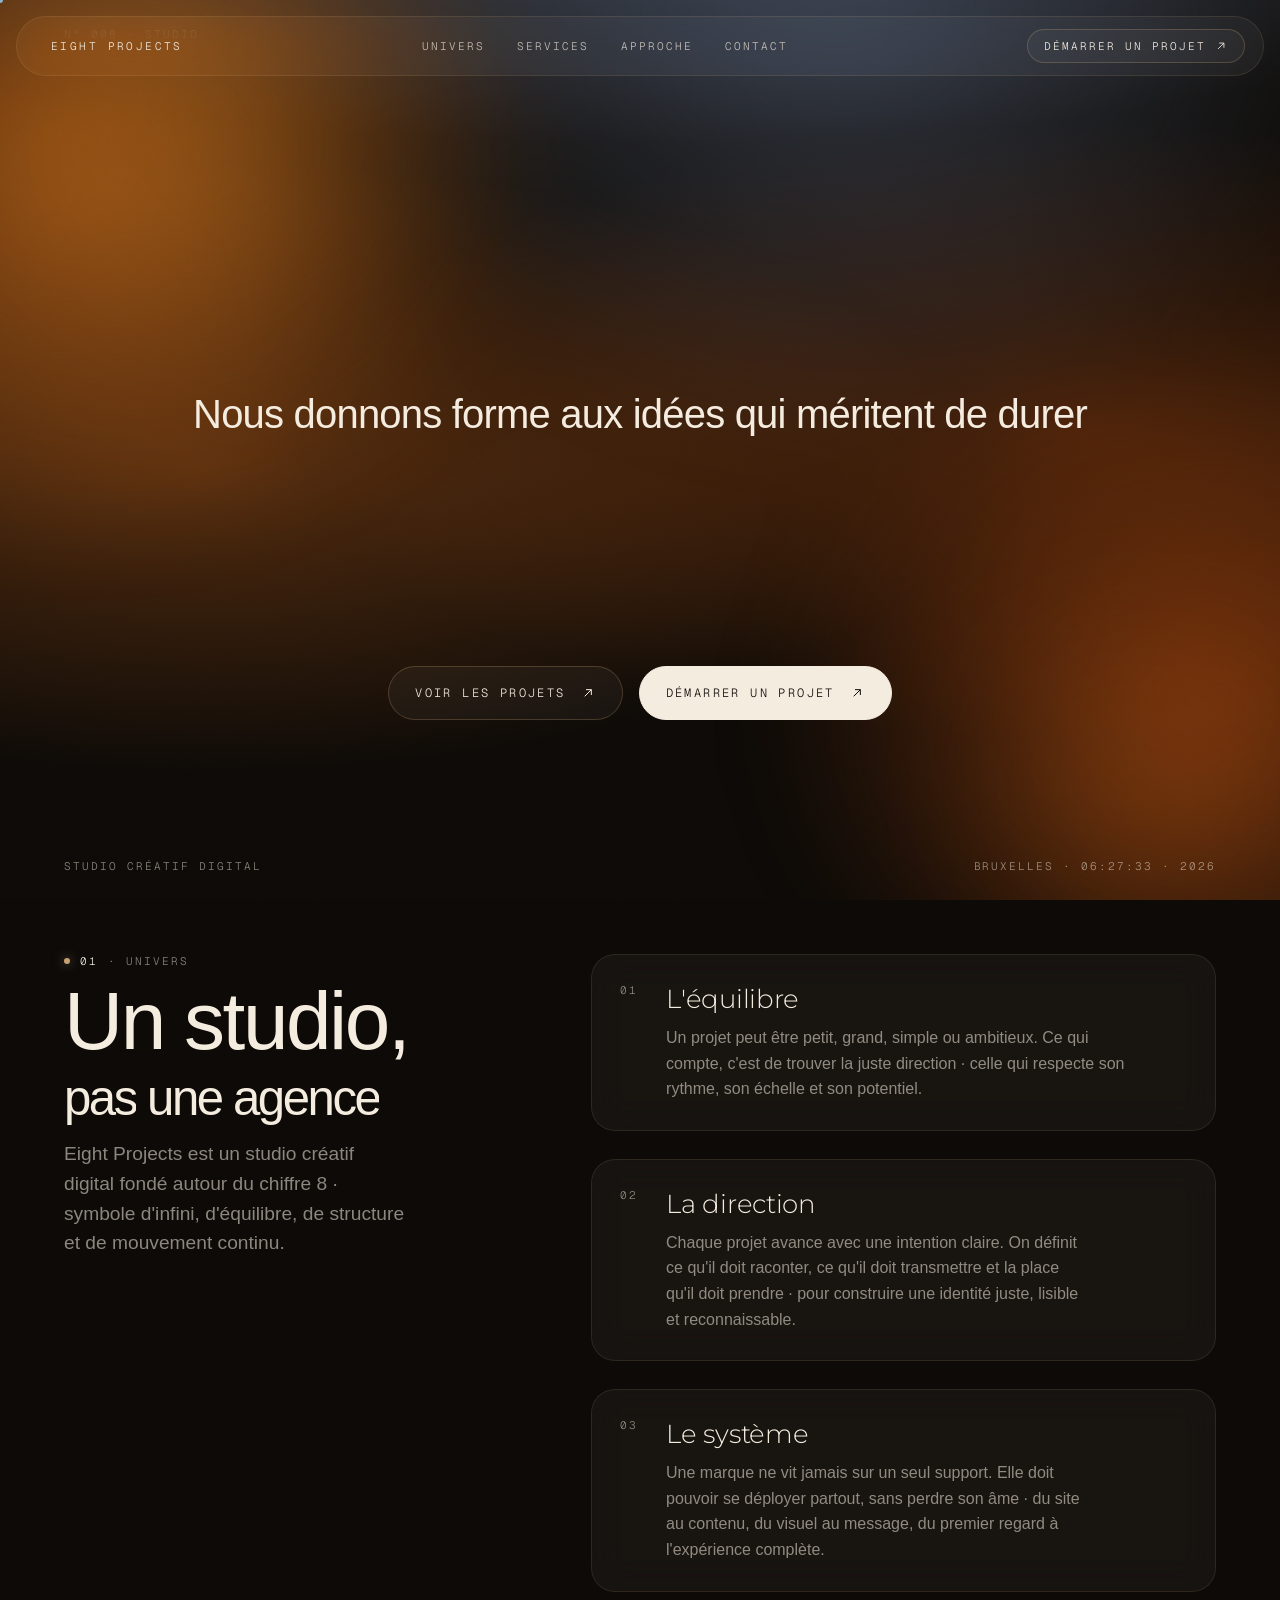
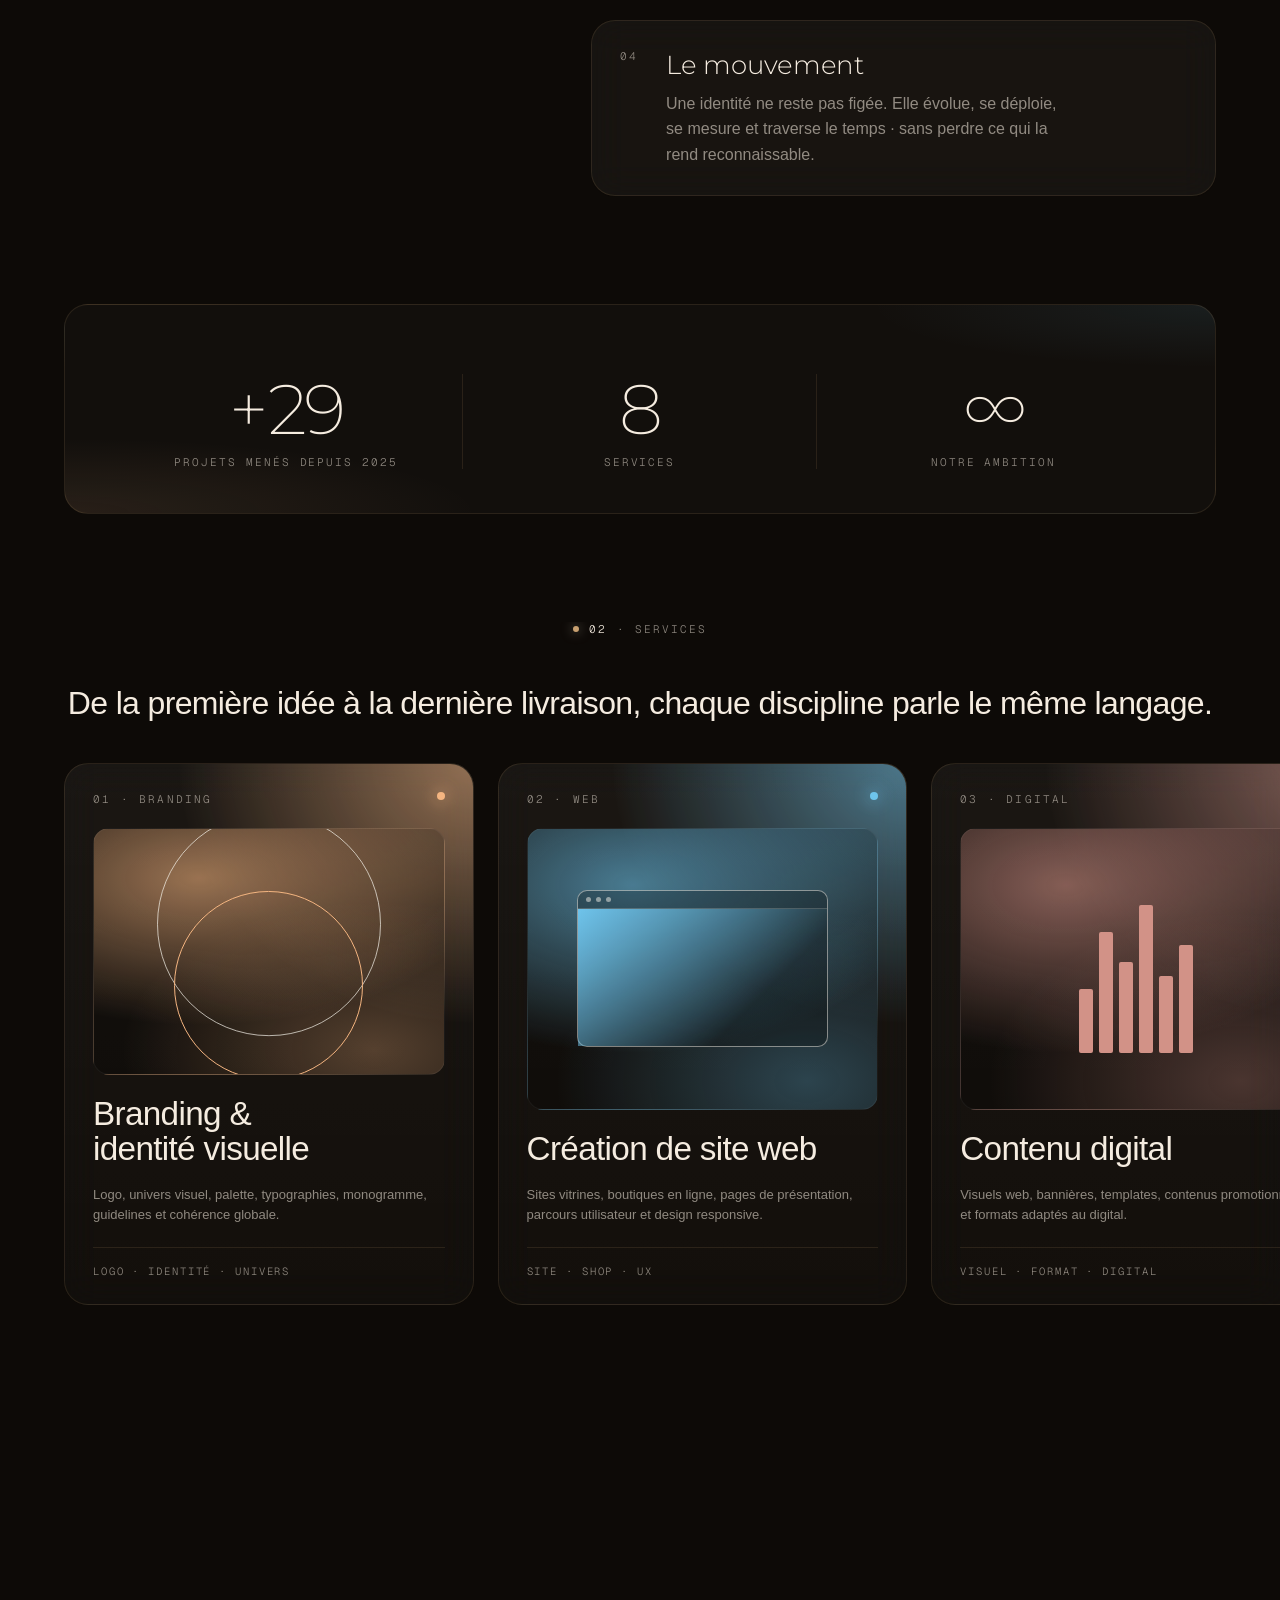
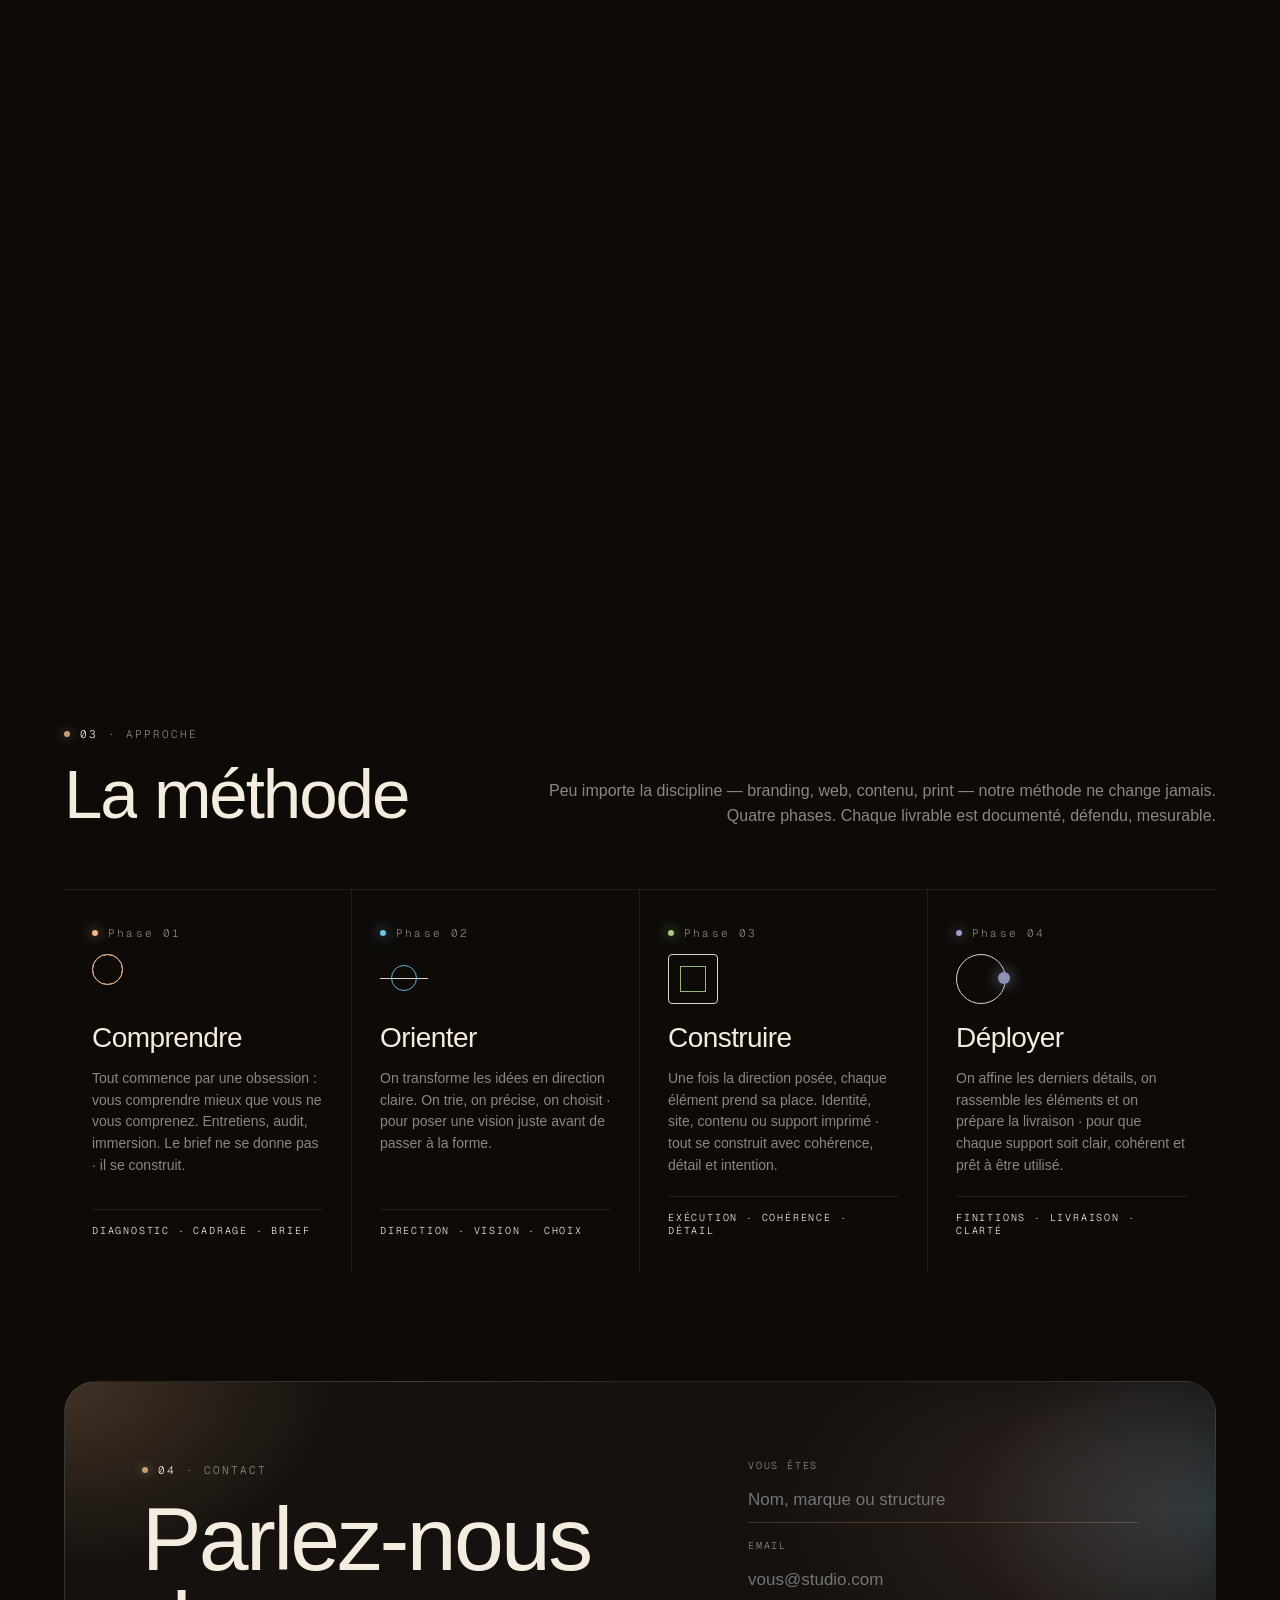
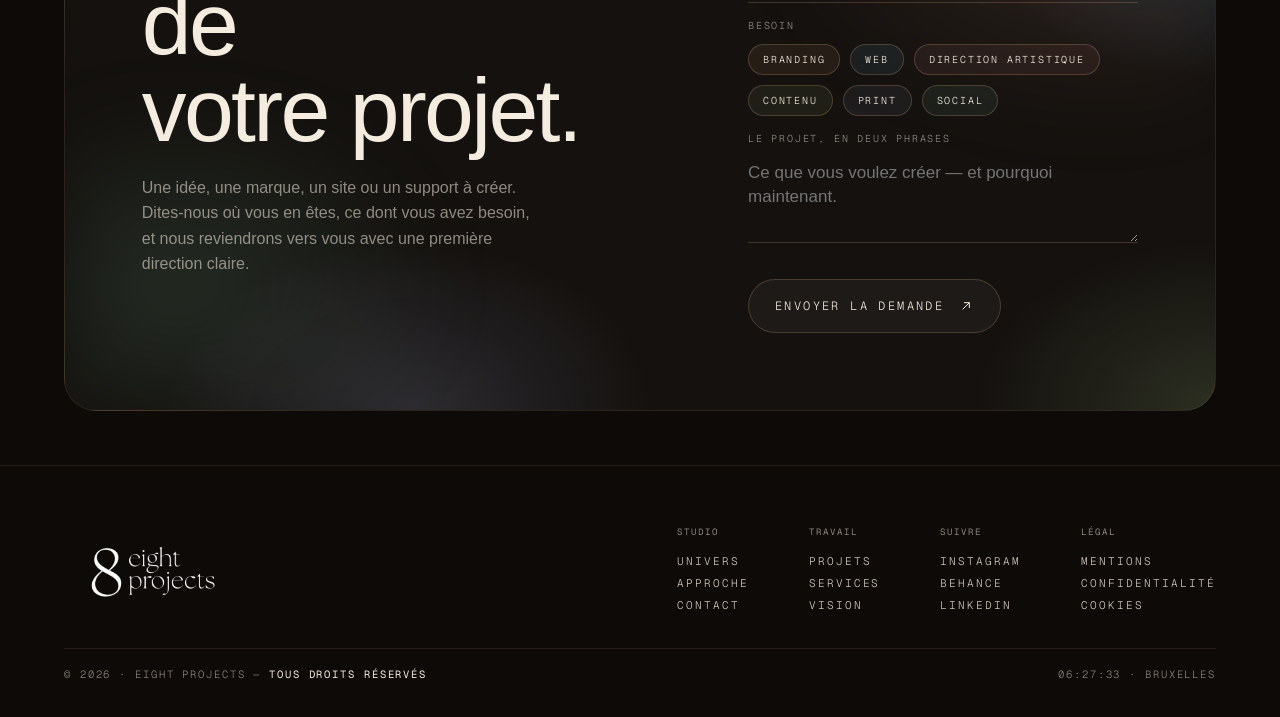
==== commit 0fbf85a9: "Responsive mobile : corriger débordement Services, coins hero, footer, titres - Services: clip la se" ====
--- a/index.html
+++ b/index.html
@@ -111,7 +111,7 @@
   .hero-lead__title{ white-space:normal; font-size:clamp(22px,6.4vw,30px); line-height:1.3; }
   .hero-cta{ flex-direction:column; align-items:center; gap:12px; bottom:clamp(72px,14vh,140px); }
   .hero-cta .btn{ width:min(320px,82vw); justify-content:center; }
-  .split-hero__corner{ font-size:9px; }
+  .split-hero__corner{ display:none; }
 }
 /* fondu doux unique à l'arrivée */
 .fade-up{
--- a/styles/site.css
+++ b/styles/site.css
@@ -529,6 +529,10 @@
   text-align: center;
   gap: 48px;
 }
+@media (max-width: 760px){
+  .services__title{ white-space: normal; font-size: clamp(18px, 5vw, 26px); line-height: 1.35; max-width: 22ch; }
+  .services__head--center{ gap: 28px; }
+}
 .services__title em{ font-weight: 200; }
 .services__lede{ max-width: 80ch; color: var(--muted); line-height:1.55; }
 
@@ -590,13 +594,16 @@
 
 /* Services — mobile : pas d'épinglage, swipe horizontal natif */
 @media (max-width: 900px){
+  .services{ overflow-x: hidden; max-width: 100%; }
+  .svc-hscroll{ overflow-x: hidden; max-width: 100%; }
   .svc-hstick{
-    position: static; height: auto; padding-top: 0;
-    display: block; overflow: visible;
+    position: static; height: auto !important; padding-top: 0;
+    display: block; overflow: hidden; max-width: 100%;
   }
   .svc-hstick .services__head{ padding-bottom: 28px; }
   .svc-track{
     transform: none !important;
+    width: 100%; max-width: 100%; box-sizing: border-box;
     overflow-x: auto; overflow-y: hidden;
     scroll-snap-type: x mandatory;
     -webkit-overflow-scrolling: touch;
@@ -1313,7 +1320,9 @@
 .footer__bot strong{ color: var(--paper); font-weight: 400; }
 
 @media (max-width: 900px){
-  .footer__cols{ grid-template-columns: 1fr 1fr; gap: 24px; justify-content:start; }
+  .footer{ grid-template-columns: 1fr; gap: 40px; align-items: start; }
+  .footer > div:empty{ display: none; }
+  .footer__cols{ grid-template-columns: 1fr 1fr; gap: 24px 40px; justify-content:start; }
 }
 
 /* ============================================================
